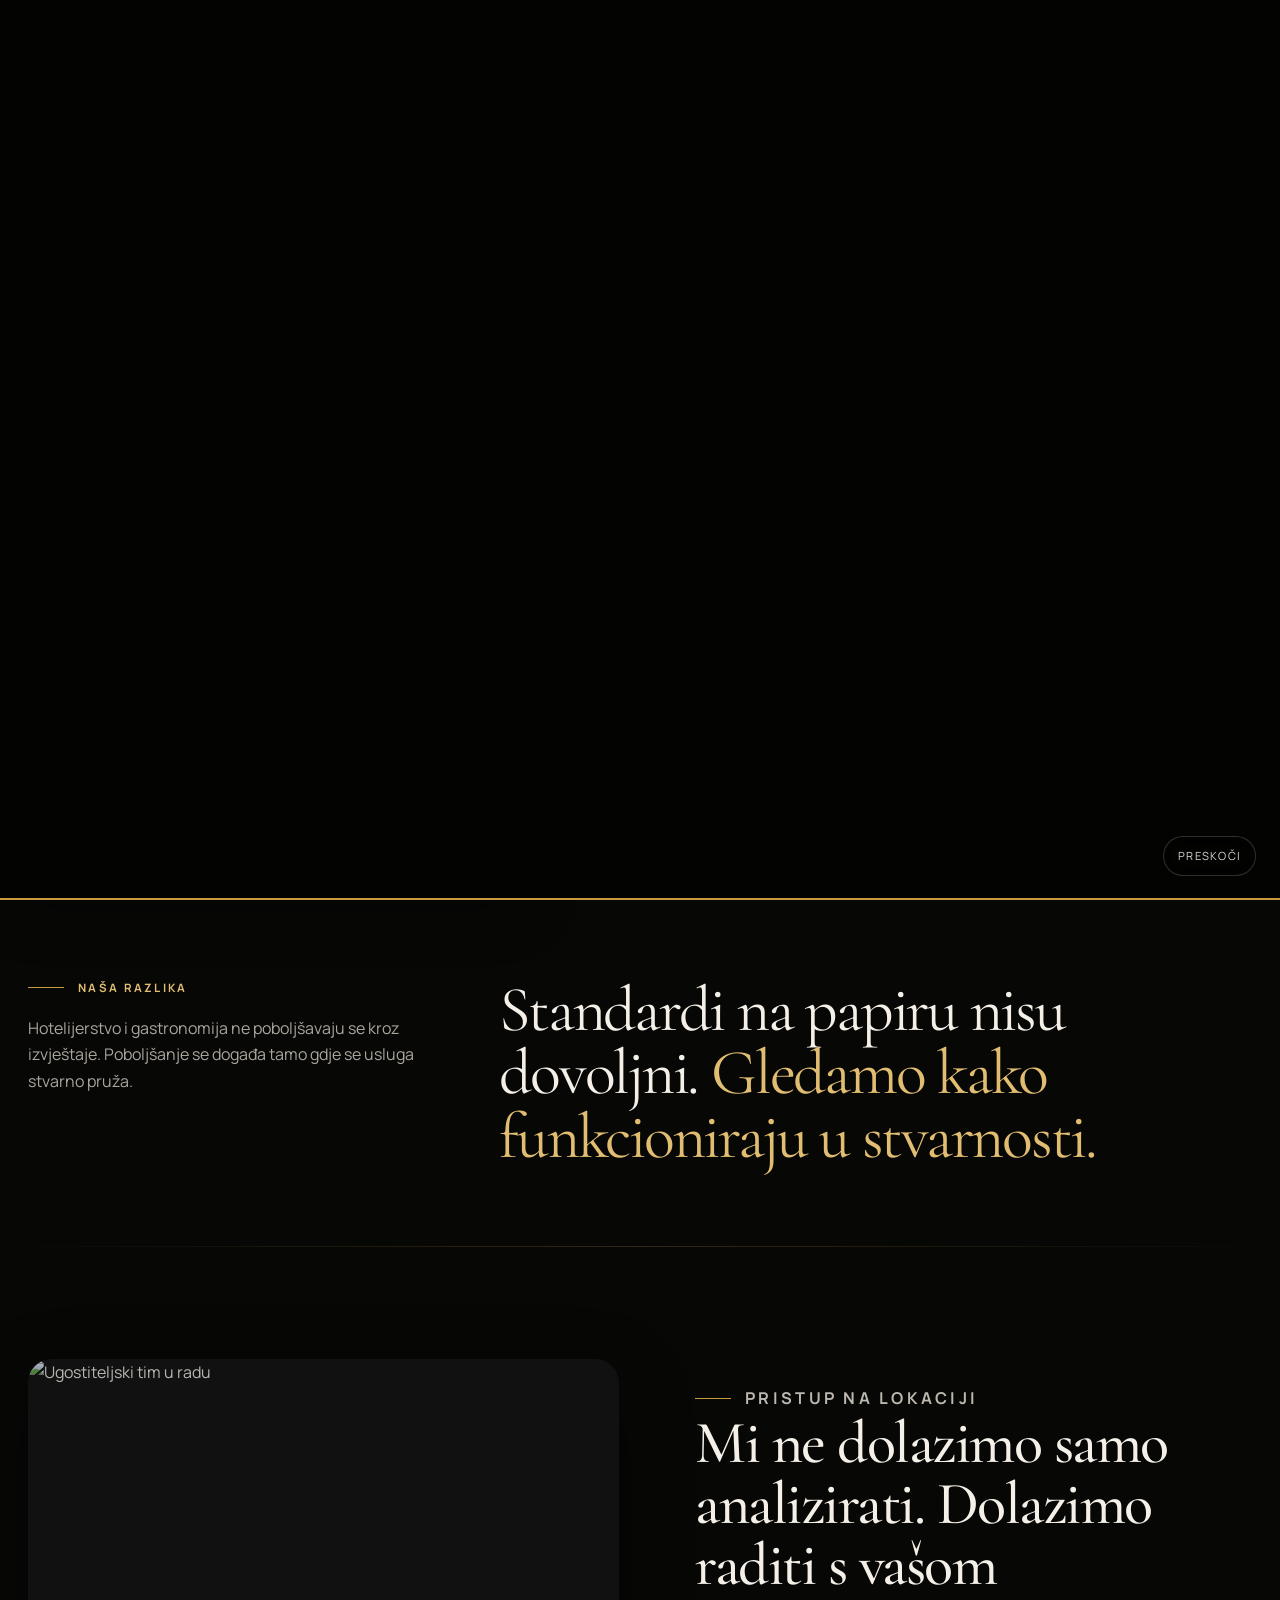
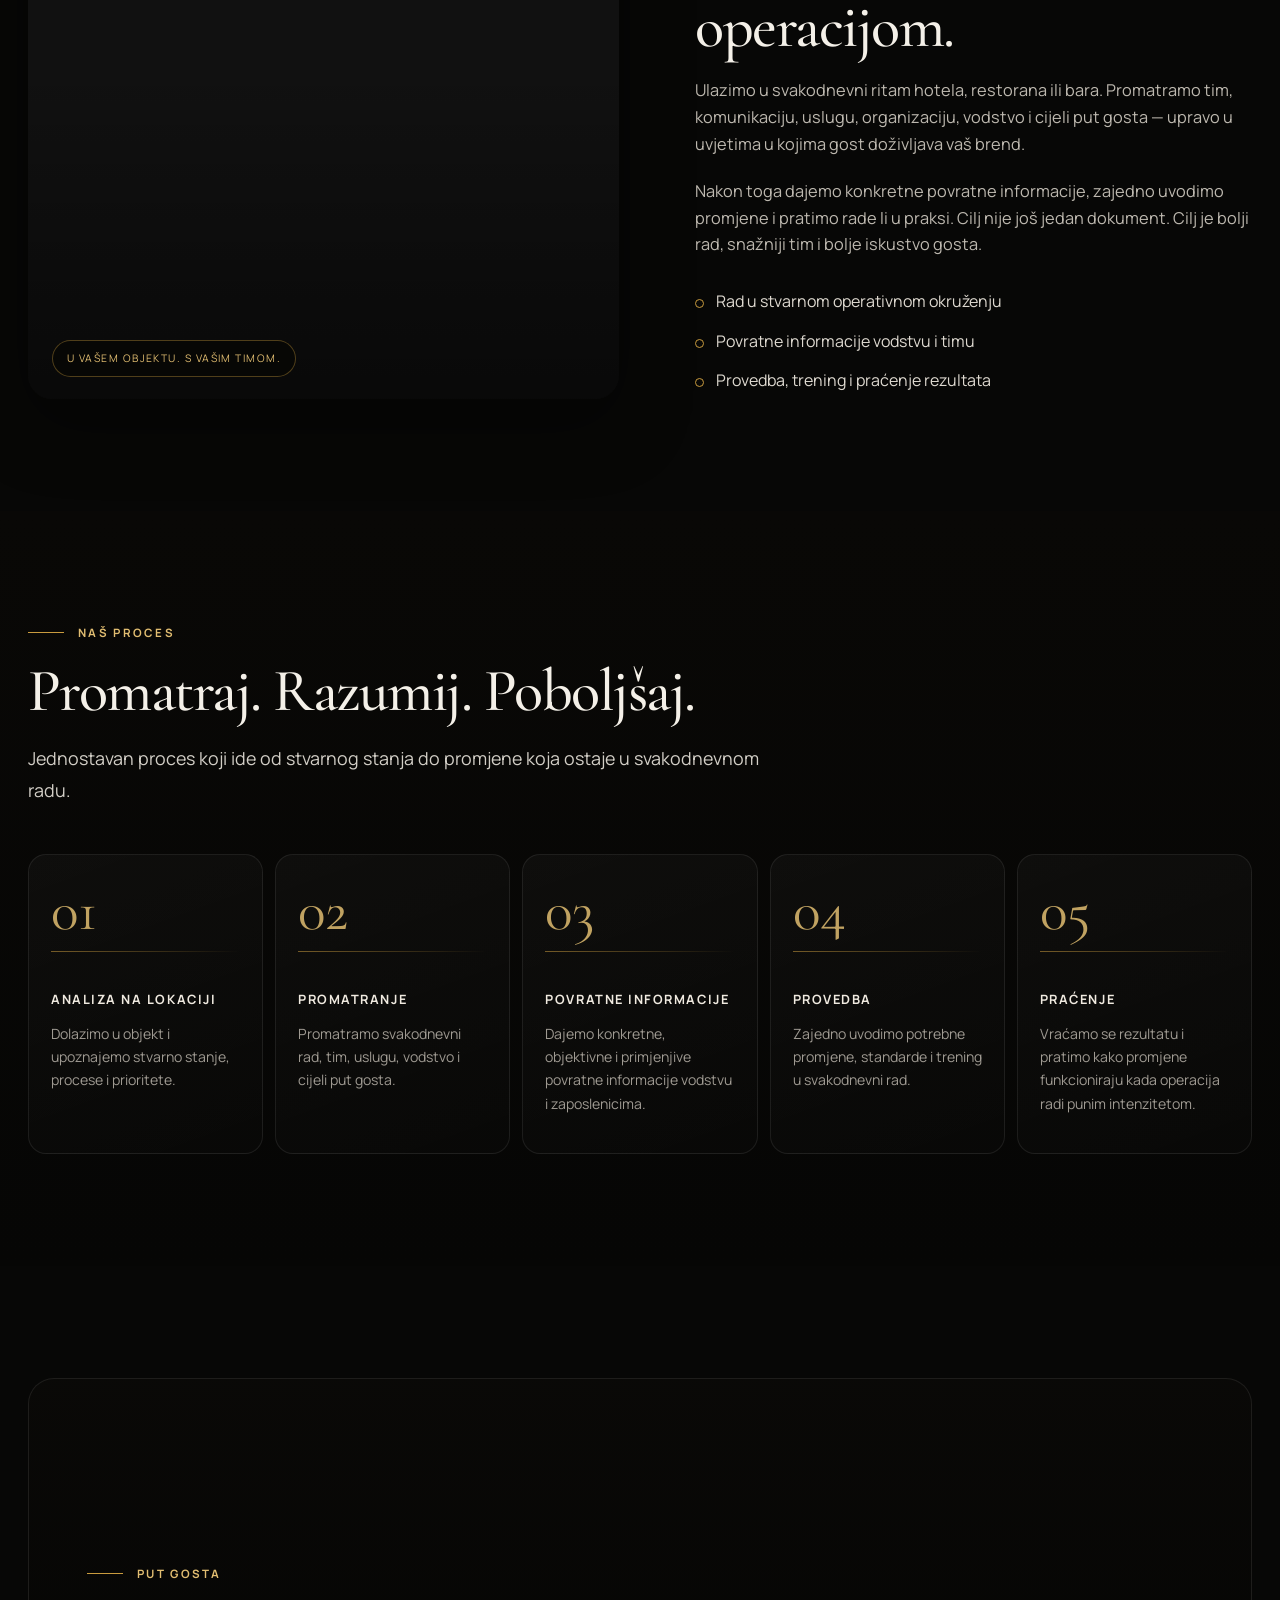
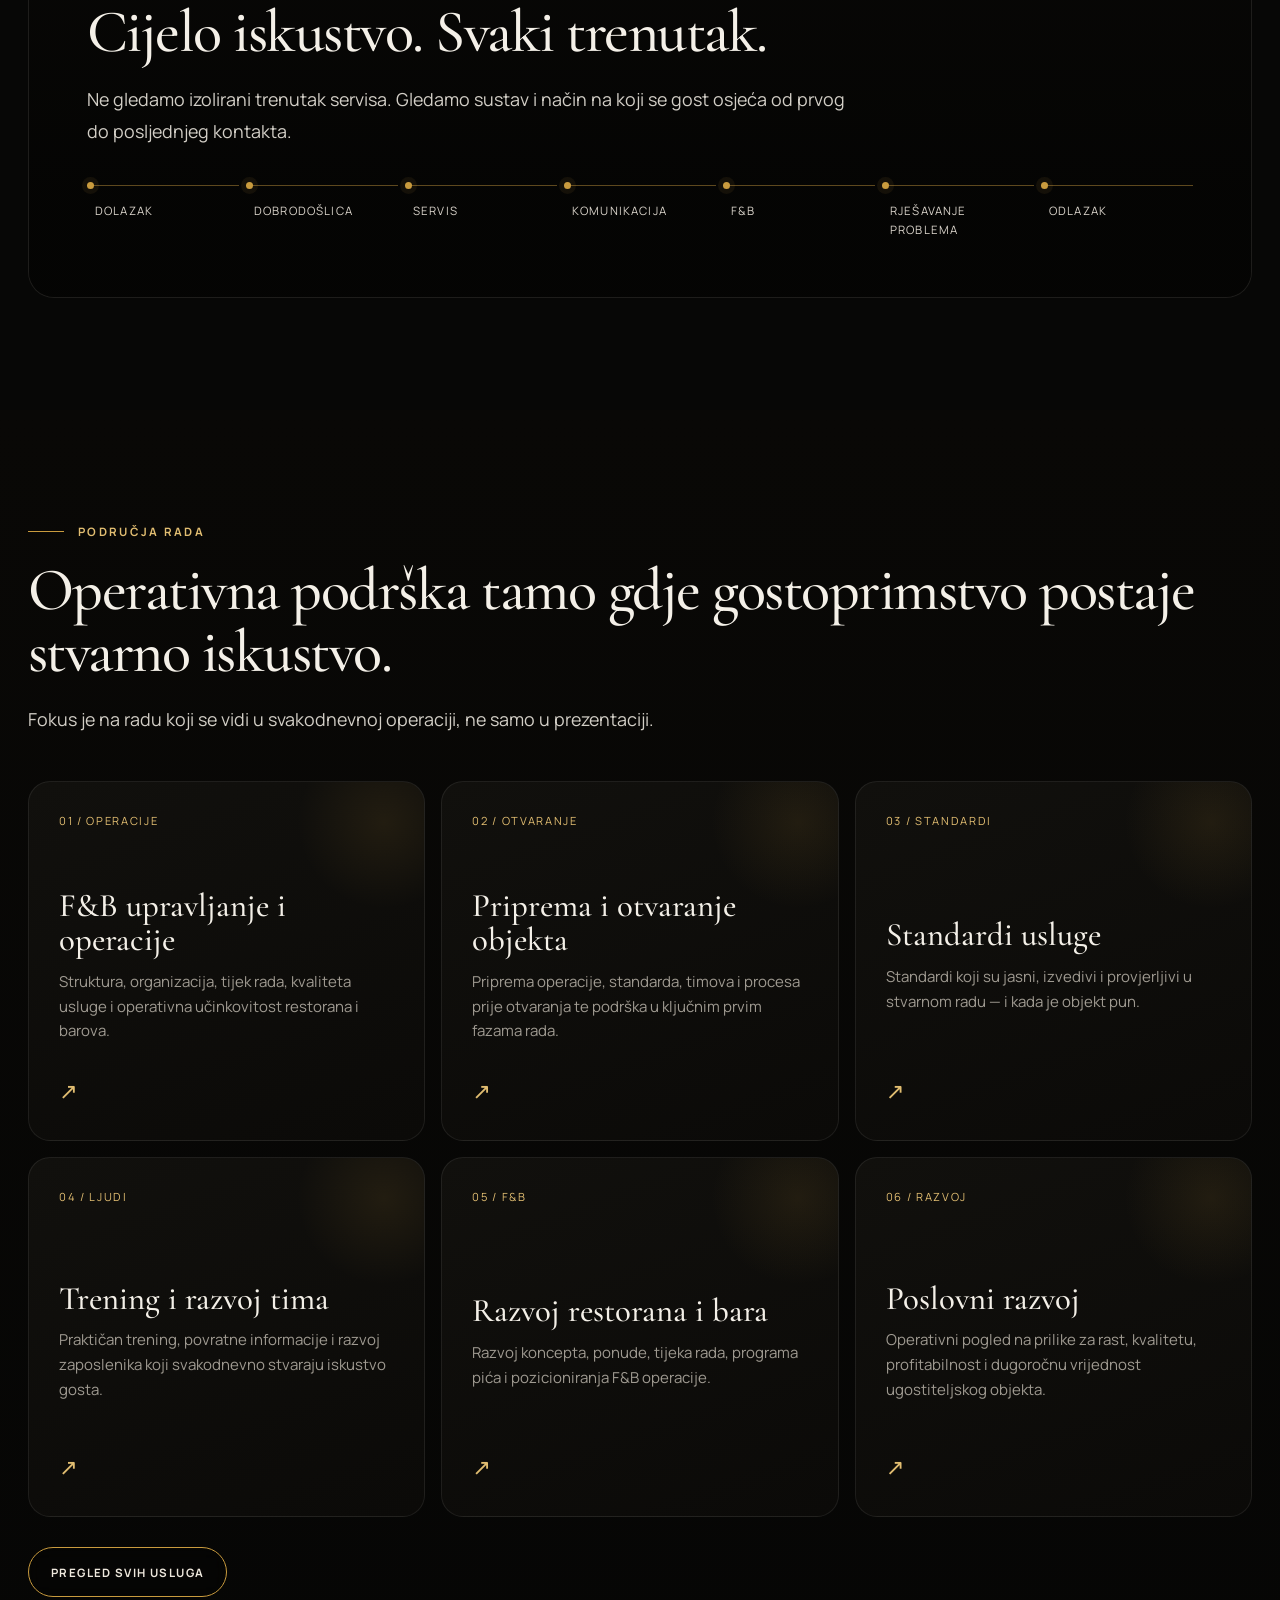
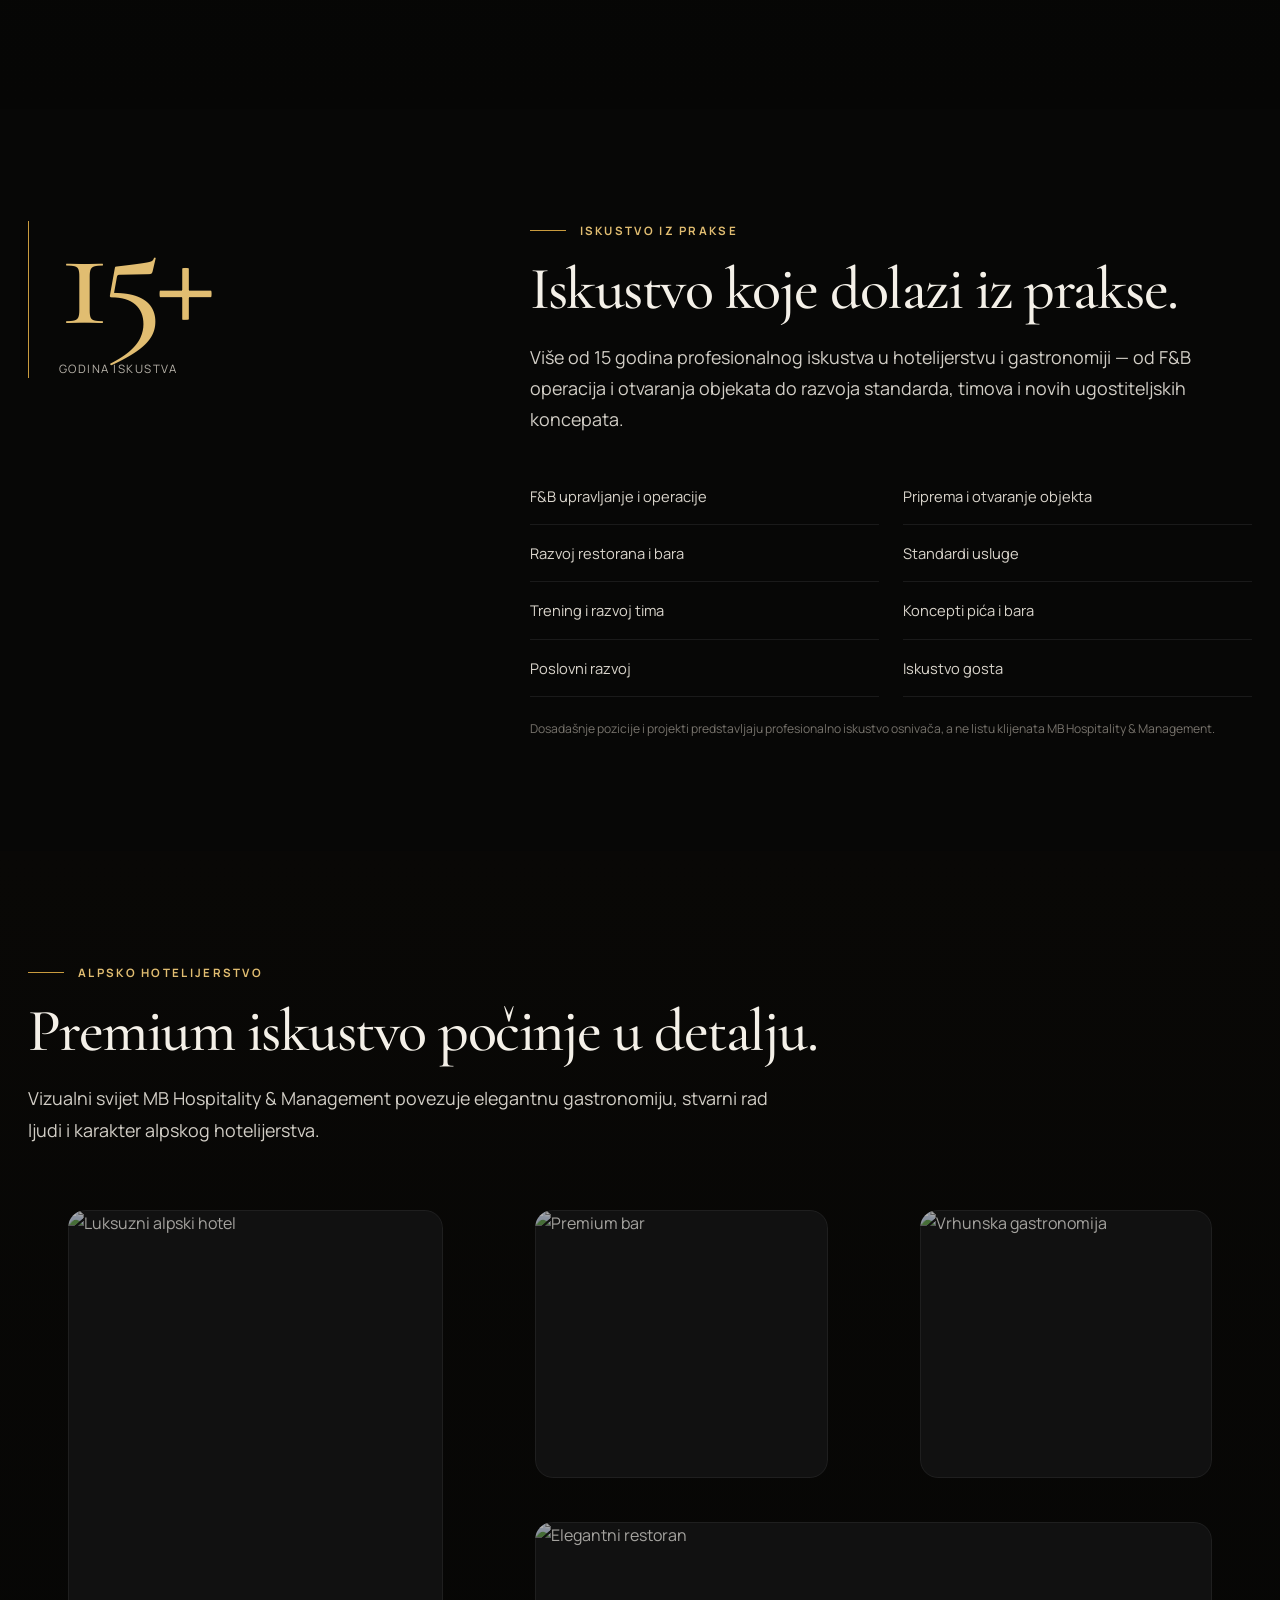
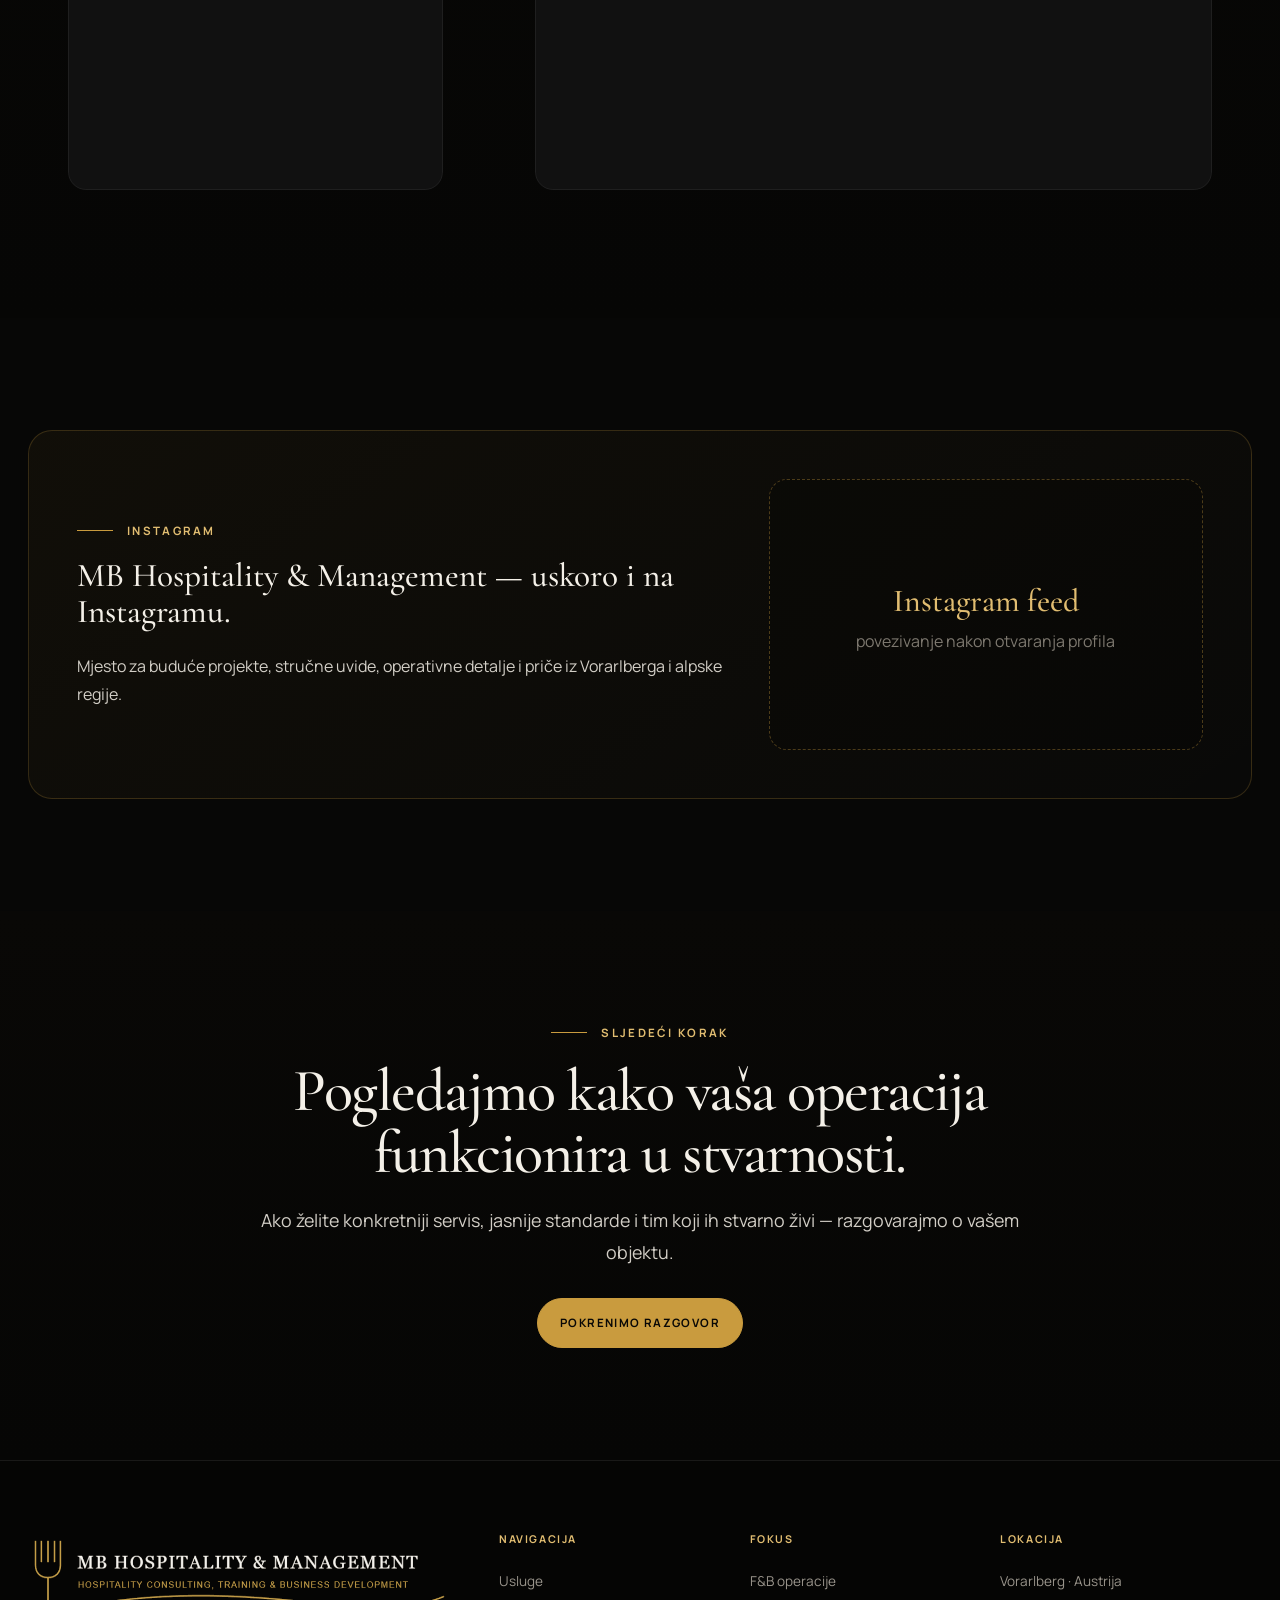
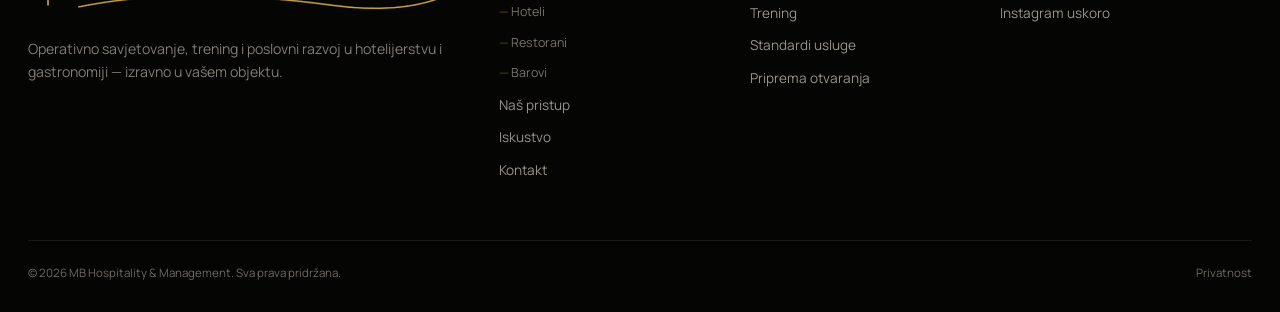
==== index.html @ f88ce950 "4" ====
<!DOCTYPE html>

<html lang="hr">
<head>
<meta charset="utf-8"/>
<meta content="width=device-width,initial-scale=1,viewport-fit=cover" name="viewport"/>
<meta content="#070706" name="theme-color"/>
<meta content="Premium on-site hospitality consulting, management, training i business development za hotele, restorane i barove u Vorarlbergu i alpskoj regiji." name="description"/>
<title>MB Hospitality &amp; Management | Vorarlberg</title>
<link href="assets/img/mark.png" rel="icon" type="image/png"/>
<link href="https://fonts.googleapis.com" rel="preconnect"/>
<link crossorigin="" href="https://fonts.gstatic.com" rel="preconnect"/>
<link href="https://fonts.googleapis.com/css2?family=Cormorant+Garamond:wght@400;500;600&amp;family=Manrope:wght@400;500;600;700&amp;display=swap" rel="stylesheet"/>
<link href="assets/css/styles.css?v=20260818-premium-polish4" rel="stylesheet"/>
<script defer="" src="assets/js/config.js"></script>
<script defer="" src="assets/js/app.js?v=20260818-premium-polish4"></script>
</head>
<body data-meta-key="home.meta" data-title-key="home.title">
<div aria-hidden="true" class="cinematic-intro">
<div class="intro-frame" style="background-image:url('https://images.unsplash.com/photo-1759038086397-2b7b1535da04?fit=crop&amp;fm=webp&amp;q=78&amp;w=2200')"></div>
<div class="intro-frame" style="background-image:url('https://images.unsplash.com/photo-1781456651358-9b627372d6cf?fit=crop&amp;fm=webp&amp;q=78&amp;w=2200')"></div>
<div class="intro-frame" style="background-image:url('https://images.unsplash.com/photo-1766832255363-c9f060ade8b0?fit=crop&amp;fm=webp&amp;q=78&amp;w=2200')"></div>
<div class="intro-frame" style="background-image:url('https://images.unsplash.com/photo-1783496116776-2f286d05e7f2?fit=crop&amp;fm=webp&amp;q=78&amp;w=2200')"></div>
<div class="intro-logo"><img alt="MB Hospitality &amp; Management" src="assets/img/logo.png"/></div>
<button class="intro-skip" data-i18n="common.skip" type="button">Preskoči</button>
<div class="intro-progress"></div>
</div>
<header class="site-header">
<div class="nav-shell">
<a aria-label="MB Hospitality &amp; Management" class="brand" href="index.html"><img alt="MB Hospitality &amp; Management" src="assets/img/logo.png"/></a>
<nav aria-label="Glavna navigacija" class="desktop-nav" data-i18n-aria="aria.nav">
<a data-i18n="nav.home" data-nav-page="index" href="index.html">Početna</a>
<div class="nav-item nav-item--dropdown">
<a class="nav-parent" data-nav-page="usluge" href="usluge.html"><span data-i18n="nav.services">Usluge</span><span aria-hidden="true" class="nav-caret">⌄</span></a>
<div aria-label="Podstranice usluga" class="nav-dropdown" data-i18n-aria="aria.serviceSubnav">
<a data-nav-page="hoteli" href="hoteli.html"><span class="nav-dropdown__num">01</span><span data-i18n="nav.hotels">Hoteli</span></a>
<a data-nav-page="restorani" href="restorani.html"><span class="nav-dropdown__num">02</span><span data-i18n="nav.restaurants">Restorani</span></a>
<a data-nav-page="barovi" href="barovi.html"><span class="nav-dropdown__num">03</span><span data-i18n="nav.bars">Barovi</span></a>
</div>
</div>
<a data-i18n="nav.approach" data-nav-page="pristup" href="pristup.html">Naš pristup</a>
<a data-i18n="nav.experience" data-nav-page="iskustvo" href="iskustvo.html">Iskustvo</a>
<a data-i18n="nav.contact" data-nav-page="kontakt" href="kontakt.html">Kontakt</a>
</nav>
<div class="nav-actions">
<div aria-label="Jezik" class="lang-switch" data-i18n-aria="aria.language">
<button data-lang="hr" type="button">HR</button><button data-lang="de" type="button">DE</button><button data-lang="en" type="button">EN</button>
</div>
<a class="nav-cta" data-i18n="nav.cta" href="kontakt.html">Kontaktirajte nas</a>
<button aria-expanded="false" aria-label="Izbornik" class="menu-btn" data-i18n-aria="aria.menu" type="button"><span></span></button>
</div>
</div>
</header>
<div class="mobile-menu">
<a data-i18n="nav.home" data-nav-page="index" href="index.html">Početna</a>
<div class="mobile-subnav"><div class="mobile-subnav__head"><a class="mobile-subnav__parent" data-i18n="nav.services" data-nav-page="usluge" href="usluge.html">Usluge</a><button aria-controls="mobile-services-subnav" aria-expanded="false" class="mobile-subnav__toggle" data-i18n-aria="aria.serviceSubnav" type="button"><span aria-hidden="true"></span></button></div><div aria-hidden="true" class="mobile-subnav__links" id="mobile-services-subnav"><a data-nav-page="hoteli" href="hoteli.html"><span class="mobile-subnav__num">01</span><span data-i18n="nav.hotels">Hoteli</span></a><a data-nav-page="restorani" href="restorani.html"><span class="mobile-subnav__num">02</span><span data-i18n="nav.restaurants">Restorani</span></a><a data-nav-page="barovi" href="barovi.html"><span class="mobile-subnav__num">03</span><span data-i18n="nav.bars">Barovi</span></a></div></div>
<a data-i18n="nav.approach" data-nav-page="pristup" href="pristup.html">Naš pristup</a>
<a data-i18n="nav.experience" data-nav-page="iskustvo" href="iskustvo.html">Iskustvo</a>
<a data-i18n="nav.contact" data-nav-page="kontakt" href="kontakt.html">Kontakt</a>
<div aria-label="Jezik" class="lang-switch" data-i18n-aria="aria.language"><button data-lang="hr" type="button">HR</button><button data-lang="de" type="button">DE</button><button data-lang="en" type="button">EN</button></div>
<div class="mobile-menu__footer" data-i18n="common.location">Vorarlberg · Austrija</div>
</div><main>
<section class="hero">
<div class="hero__media">
<div class="hero__bg" style="background-image:url('https://images.unsplash.com/photo-1766832255363-c9f060ade8b0?fit=crop&amp;fm=webp&amp;q=82&amp;w=2400')"></div>
<div class="hero__bg" style="background-image:url('https://images.unsplash.com/photo-1783496116776-2f286d05e7f2?fit=crop&amp;fm=webp&amp;q=82&amp;w=2400')"></div>
<div class="hero__bg" style="background-image:url('https://images.unsplash.com/photo-1781456651358-9b627372d6cf?fit=crop&amp;fm=webp&amp;q=82&amp;w=2400')"></div>
</div>
<div class="container hero__content">
<p class="eyebrow" data-i18n="hero.eyebrow">Vorarlberg · Alpine Hospitality</p>
<h1 class="display"><span data-i18n="hero.line1">Ne savjetujemo iz daljine.</span> <span class="gold" data-i18n="hero.line2">Ulazimo u vašu operaciju.</span></h1>
<p class="hero__sub" data-i18n="hero.sub">On-site hospitality management, training &amp; business development za hotele, restorane i barove koji žele standarde pretvoriti u stvarno iskustvo gosta.</p>
<div class="hero__actions"><a class="btn btn--gold" data-i18n="hero.btn1" href="pristup.html">Naš pristup</a><a class="btn btn--ghost" data-i18n="hero.btn2" href="kontakt.html">Razgovarajmo</a></div>
</div>
<div class="hero__meta"><strong data-i18n="hero.meta1">15+ godina iskustva</strong><span data-i18n="hero.meta2">Hoteli · Restorani · Barovi</span></div>
<div class="scroll-cue"><span></span><small data-i18n="hero.scroll">Istražite</small></div>
</section>
<section class="section section--tight">
<div class="container statement reveal">
<div><p class="eyebrow" data-i18n="statement.eyebrow">Naša razlika</p><p class="muted" data-i18n="statement.side">Hospitality se ne popravlja iz izvještaja. Poboljšava se tamo gdje se servis stvarno događa.</p></div>
<blockquote class="statement__quote" data-i18n="statement.quote">Standards on paper are not enough. <em>Gledamo kako funkcioniraju u stvarnosti.</em></blockquote>
</div>
</section>
<hr class="rule"/>
<section class="section">
<div class="container split">
<div class="split__media reveal"><img alt="Hospitality tim u radu" data-i18n-alt="alt.team" loading="lazy" src="https://images.unsplash.com/photo-1785960862202-169ad89e3469?fit=crop&amp;fm=webp&amp;q=80&amp;w=1600"/><span class="split__tag" data-i18n="diff.tag">U vašem objektu. S vašim timom.</span></div>
<div class="split__copy reveal delay-1"><p class="eyebrow" data-i18n="diff.eyebrow">On-site pristup</p><h2 class="h2" data-i18n="diff.title">Mi ne dolazimo samo analizirati. Dolazimo raditi s vašom operacijom.</h2><p data-i18n="diff.p1">Ulazimo u svakodnevni ritam hotela, restorana ili bara. Promatramo tim, komunikaciju, servis, organizaciju, management i cijeli Guest Journey — baš u uvjetima u kojima gost doživljava vaš brand.</p><p data-i18n="diff.p2">Nakon toga dajemo konkretan feedback, zajedno uvodimo promjene i pratimo rade li u praksi. Cilj nije još jedan dokument. Cilj je bolji rad, bolji tim i bolje iskustvo gosta.</p><ul class="checklist"><li data-i18n="diff.li1">Rad u stvarnom operativnom okruženju</li><li data-i18n="diff.li2">Feedback managementu i timu</li><li data-i18n="diff.li3">Implementacija, trening i follow-up</li></ul></div>
</div>
</section>
<section class="section section--dark">
<div class="container">
<div class="reveal"><p class="eyebrow" data-i18n="process.eyebrow">Naš proces</p><h2 class="h2" data-i18n="process.title">Observe. Understand. Improve.</h2><p class="lead" data-i18n="process.lead">Jednostavan proces koji ide od stvarnog stanja do promjene koja ostaje u svakodnevnom radu.</p></div>
<div class="process-grid">
<article class="process-card reveal"><div class="process-card__num">01</div><h3 data-i18n="process.1t">On-site analiza</h3><p data-i18n="process.1p">Dolazimo u objekt i upoznajemo stvarno stanje, procese i prioritete.</p></article>
<article class="process-card reveal delay-1"><div class="process-card__num">02</div><h3 data-i18n="process.2t">Observation</h3><p data-i18n="process.2p">Promatramo svakodnevni rad, tim, servis, management i Guest Journey.</p></article>
<article class="process-card reveal delay-2"><div class="process-card__num">03</div><h3 data-i18n="process.3t">Feedback</h3><p data-i18n="process.3p">Dajemo konkretan, objektivan i upotrebljiv feedback managementu i zaposlenicima.</p></article>
<article class="process-card reveal"><div class="process-card__num">04</div><h3 data-i18n="process.4t">Implementation</h3><p data-i18n="process.4p">Zajedno uvodimo potrebne promjene, standarde i trening u svakodnevni rad.</p></article>
<article class="process-card reveal delay-1"><div class="process-card__num">05</div><h3 data-i18n="process.5t">Follow-up</h3><p data-i18n="process.5p">Vraćamo se rezultatu i pratimo kako promjene funkcioniraju kada operacija radi punim intenzitetom.</p></article>
</div>
</div>
</section>
<section class="section">
<div class="container journey-wrap reveal">
<div class="journey-wrap__bg" style="background-image:url('https://images.unsplash.com/photo-1758972575346-fea640f6c8fc?fit=crop&amp;fm=webp&amp;q=80&amp;w=2000')"></div>
<div class="journey-content"><p class="eyebrow" data-i18n="journey.eyebrow">Guest Journey</p><h2 class="h2" data-i18n="journey.title">Cijelo iskustvo. Svaki trenutak.</h2><p class="lead" data-i18n="journey.lead">Ne gledamo izolirani trenutak servisa. Gledamo sustav i način na koji se gost osjeća od prvog do posljednjeg kontakta.</p><div class="journey-steps"><div class="journey-step" data-i18n="journey.1">Dolazak</div><div class="journey-step" data-i18n="journey.2">Dobrodošlica</div><div class="journey-step" data-i18n="journey.3">Servis</div><div class="journey-step" data-i18n="journey.4">Komunikacija</div><div class="journey-step" data-i18n="journey.5">F&amp;B</div><div class="journey-step" data-i18n="journey.6">Rješavanje problema</div><div class="journey-step" data-i18n="journey.7">Odlazak</div></div></div>
</div>
</section>
<section class="section section--dark">
<div class="container">
<div class="reveal"><p class="eyebrow" data-i18n="services.eyebrow">Područja rada</p><h2 class="h2" data-i18n="services.title">Operativna podrška tamo gdje hospitality postaje stvaran.</h2><p class="lead" data-i18n="services.lead">Fokus je na radu koji se vidi u svakodnevnoj operaciji, ne samo u prezentaciji.</p></div>
<div class="grid-3">
<article class="service-card reveal"><span class="service-card__num" data-i18n="serviceCat.1">01 / Operacije</span><div><h3 data-i18n="service.1t">F&amp;B Management &amp; Operations</h3><p data-i18n="service.1p">Struktura, organizacija, workflow, kvaliteta servisa i operativna učinkovitost restorana i barova.</p></div><span class="service-card__arrow">↗</span></article>
<article class="service-card reveal delay-1"><span class="service-card__num" data-i18n="serviceCat.2">02 / Otvaranje</span><div><h3 data-i18n="service.2t">Pre-Opening &amp; Opening</h3><p data-i18n="service.2p">Priprema operacije, standarda, timova i procesa prije otvaranja te podrška u ključnim prvim fazama rada.</p></div><span class="service-card__arrow">↗</span></article>
<article class="service-card reveal delay-2"><span class="service-card__num" data-i18n="serviceCat.3">03 / Standardi</span><div><h3 data-i18n="service.3t">Service Standards</h3><p data-i18n="service.3p">Standardi koji su jasni, izvedivi i provjerljivi u stvarnom radu — i kada je objekt pun.</p></div><span class="service-card__arrow">↗</span></article>
<article class="service-card reveal"><span class="service-card__num" data-i18n="serviceCat.4">04 / Ljudi</span><div><h3 data-i18n="service.4t">Training &amp; Team Development</h3><p data-i18n="service.4p">Praktičan trening, feedback i razvoj zaposlenika koji svaki dan stvaraju iskustvo gosta.</p></div><span class="service-card__arrow">↗</span></article>
<article class="service-card reveal delay-1"><span class="service-card__num" data-i18n="serviceCat.5">05 / F&amp;B</span><div><h3 data-i18n="service.5t">Restaurant &amp; Bar Development</h3><p data-i18n="service.5p">Razvoj koncepta, ponude, workflowa, beverage programa i pozicioniranja F&amp;B operacije.</p></div><span class="service-card__arrow">↗</span></article>
<article class="service-card reveal delay-2"><span class="service-card__num" data-i18n="serviceCat.6">06 / Razvoj</span><div><h3 data-i18n="service.6t">Business Development</h3><p data-i18n="service.6p">Operativni pogled na prilike za rast, kvalitetu, profitabilnost i dugoročnu vrijednost hospitality objekta.</p></div><span class="service-card__arrow">↗</span></article>
</div>
<div style="margin-top:30px"><a class="btn btn--ghost" data-i18n="services.more" href="usluge.html">Pregled svih usluga</a></div>
</div>
</section>
<section class="section">
<div class="container experience-band">
<div class="big-stat reveal"><strong>15+</strong><span data-i18n="exp.stat">godina iskustva</span></div>
<div class="reveal delay-1"><p class="eyebrow" data-i18n="exp.eyebrow">Iskustvo iz prakse</p><h2 class="h2" data-i18n="exp.title">Erfahrung, die aus der Praxis kommt.</h2><p class="lead" data-i18n="exp.lead">Više od 15 godina profesionalnog iskustva u hotelijerstvu i gastronomiji — od F&amp;B operacija i otvaranja objekata do razvoja standarda, timova i novih hospitality koncepata.</p><div class="focus-list"><div data-i18n="exp.f1">F&amp;B Management &amp; Operations</div><div data-i18n="exp.f2">Pre-Opening &amp; Opening</div><div data-i18n="exp.f3">Restaurant &amp; Bar Development</div><div data-i18n="exp.f4">Service Standards</div><div data-i18n="exp.f5">Training &amp; Team Development</div><div data-i18n="exp.f6">Beverage &amp; Bar Concepts</div><div data-i18n="exp.f7">Business Development</div><div data-i18n="exp.f8">Guest Experience</div></div><p class="form-note" data-i18n="exp.note" style="margin-top:22px">Dosadašnje pozicije i projekti predstavljaju profesionalno iskustvo osnivača, a ne listu klijenata MB Hospitality &amp; Management.</p></div>
</div>
</section>
<section class="section section--dark">
<div class="container">
<div class="reveal"><p class="eyebrow" data-i18n="gallery.eyebrow">Alpine Hospitality</p><h2 class="h2" data-i18n="gallery.title">Premium iskustvo počinje u detalju.</h2><p class="lead" data-i18n="gallery.lead">Vizualni svijet MB Hospitality &amp; Management povezuje elegantnu gastronomiju, stvarni rad ljudi i karakter alpskog hotelijerstva.</p></div>
<div class="gallery-grid">
<figure class="gallery-item reveal"><img alt="Alpski hotel" data-i18n-alt="alt.alpineHotel" loading="lazy" src="https://images.unsplash.com/photo-1781456651358-9b627372d6cf?fit=crop&amp;fm=webp&amp;q=78&amp;w=1400"/></figure>
<figure class="gallery-item reveal delay-1"><img alt="Premium bar" data-i18n-alt="alt.premiumBar" loading="lazy" src="https://images.unsplash.com/photo-1783496116776-2f286d05e7f2?fit=crop&amp;fm=webp&amp;q=78&amp;w=1200"/></figure>
<figure class="gallery-item reveal delay-2"><img alt="Fine dining" data-i18n-alt="alt.fineDining" loading="lazy" src="https://images.unsplash.com/photo-1758972575346-fea640f6c8fc?fit=crop&amp;fm=webp&amp;q=78&amp;w=1200"/></figure>
<figure class="gallery-item reveal"><img alt="Elegantni restoran" data-i18n-alt="alt.restaurant" loading="lazy" src="https://images.unsplash.com/photo-1766832255363-c9f060ade8b0?fit=crop&amp;fm=webp&amp;q=78&amp;w=1700"/></figure>
</div>
</div>
</section>
<section class="section">
<div class="container instagram-box reveal">
<div><p class="eyebrow" data-i18n="ig.eyebrow">Instagram</p><h2 class="h3" data-i18n="ig.title">MB Hospitality &amp; Management — uskoro i na Instagramu.</h2><p class="lead" data-i18n="ig.text" style="font-size:1rem">Mjesto za buduće projekte, hospitality insight, operativne detalje i priče iz Vorarlberga i alpske regije.</p></div>
<a class="ig-placeholder" data-instagram-link="" href="#"><div><strong data-i18n="ig.placeholder">Instagram feed</strong><span data-i18n="ig.soon">povezivanje nakon otvaranja profila</span></div></a>
</div>
</section>
<section class="section section--dark">
<div class="container reveal" style="max-width:960px;text-align:center"><p class="eyebrow" data-i18n="cta.eyebrow" style="justify-content:center">Sljedeći korak</p><h2 class="h2" data-i18n="cta.title">Pogledajmo kako vaša operacija funkcionira u stvarnosti.</h2><p class="lead" data-i18n="cta.text" style="margin-inline:auto">Ako želite konkretniji servis, jasnije standarde i tim koji ih stvarno živi — razgovarajmo o vašem objektu.</p><a class="btn btn--gold" data-i18n="cta.button" href="kontakt.html" style="margin-top:30px">Pokrenimo razgovor</a></div>
</section>
</main>
<footer class="site-footer"><div class="container"><div class="footer-grid"><div class="footer-brand"><img alt="MB Hospitality &amp; Management" src="assets/img/logo.png"/><p data-i18n="footer.copy">Operativni hospitality consulting, trening i business development izravno u vašem objektu.</p></div><div class="footer-col"><h4 data-i18n="footer.nav">Navigacija</h4><a data-i18n="nav.services" href="usluge.html">Usluge</a><a class="footer-sub" data-i18n="nav.hotels" href="hoteli.html">Hoteli</a><a class="footer-sub" data-i18n="nav.restaurants" href="restorani.html">Restorani</a><a class="footer-sub" data-i18n="nav.bars" href="barovi.html">Barovi</a><a data-i18n="nav.approach" href="pristup.html">Naš pristup</a><a data-i18n="nav.experience" href="iskustvo.html">Iskustvo</a><a data-i18n="nav.contact" href="kontakt.html">Kontakt</a></div><div class="footer-col"><h4 data-i18n="footer.focus">Fokus</h4><span data-i18n="footer.f1">F&amp;B operacije</span><span data-i18n="footer.f2">Trening</span><span data-i18n="footer.f3">Standardi usluge</span><span data-i18n="footer.f4">Priprema otvaranja</span></div><div class="footer-col"><h4 data-i18n="footer.location">Lokacija</h4><span data-i18n="common.location">Vorarlberg · Austrija</span><a data-i18n="footer.instagram" data-instagram-link="" href="#">Instagram uskoro</a></div></div><div class="footer-bottom"><span>© 2026 MB Hospitality &amp; Management. <span data-i18n="footer.rights">Sva prava pridržana.</span></span><a data-i18n="footer.privacy" href="privatnost.html">Privatnost</a></div></div></footer>
<div class="cookie-bar"><p data-i18n="cookie.text">Koristimo samo osnovne lokalne postavke potrebne za jezik i iskustvo stranice. Nema marketinških kolačića u ovoj verziji.</p><div class="cookie-actions"><button data-cookie-ok="" data-i18n="cookie.ok" type="button">U redu</button><a class="btn btn--ghost" data-i18n="cookie.more" href="privatnost.html">Privatnost</a></div></div>
</body>
</html>
---- assets/css/styles.css ----
:root{
  --bg:#070706;
  --bg-soft:#0c0b09;
  --panel:#11100d;
  --panel-2:#15130f;
  --gold:#c99b3e;
  --gold-2:#e1bd71;
  --gold-soft:rgba(201,155,62,.16);
  --text:#f4f0e8;
  --muted:#aaa69e;
  --muted-2:#77736c;
  --line:rgba(201,155,62,.22);
  --line-soft:rgba(255,255,255,.08);
  --serif:"Cormorant Garamond", Georgia, serif;
  --sans:"Manrope", Inter, ui-sans-serif, system-ui, -apple-system, BlinkMacSystemFont, "Segoe UI", sans-serif;
  --container:min(1240px, calc(100vw - 56px));
  --radius:24px;
  --shadow:0 24px 70px rgba(0,0,0,.38);
}
*{box-sizing:border-box}
html{scroll-behavior:smooth;background:var(--bg);color-scheme:dark}
body{margin:0;background:var(--bg);color:var(--text);font-family:var(--sans);font-size:16px;line-height:1.65;overflow-x:hidden;-webkit-font-smoothing:antialiased}
body.menu-open{overflow:hidden}
a{color:inherit;text-decoration:none}
button,input,textarea,select{font:inherit}
img{display:block;max-width:100%}
::selection{background:var(--gold);color:#080706}
.container{width:var(--container);margin-inline:auto}
.section{padding:112px 0;position:relative}
.section--tight{padding:78px 0}
.section--dark{background:linear-gradient(180deg,#090806,#060605)}
.eyebrow{display:flex;align-items:center;gap:14px;color:var(--gold-2);font-size:.72rem;letter-spacing:.2em;text-transform:uppercase;font-weight:700;margin:0 0 18px}
.eyebrow::before{content:"";width:36px;height:1px;background:var(--gold)}
.display{font-family:var(--serif);font-weight:500;letter-spacing:-.035em;line-height:.94;margin:0;font-size:clamp(3.2rem,7vw,7.5rem)}
.h2{font-family:var(--serif);font-weight:500;letter-spacing:-.025em;line-height:1.02;margin:0;font-size:clamp(2.55rem,4.7vw,5.2rem)}
.h3{font-family:var(--serif);font-weight:500;line-height:1.08;margin:0;font-size:clamp(1.8rem,2.6vw,3rem)}
.lead{font-size:clamp(1.02rem,1.4vw,1.24rem);color:#d2cec6;max-width:760px;margin:22px 0 0;line-height:1.75}
.muted{color:var(--muted)}
.gold{color:var(--gold-2)}
.rule{height:1px;background:linear-gradient(90deg,transparent,var(--line),transparent);border:0;margin:0}

/* header */
.site-header{position:fixed;inset:18px 0 auto;z-index:80;pointer-events:none}
.nav-shell{width:min(1380px,calc(100vw - 34px));margin:auto;height:76px;border:1px solid rgba(201,155,62,.2);border-radius:18px;background:rgba(7,7,6,.72);backdrop-filter:blur(18px) saturate(1.2);display:grid;grid-template-columns:minmax(250px,1.25fr) auto minmax(250px,1fr);align-items:center;padding:0 16px 0 18px;box-shadow:0 16px 50px rgba(0,0,0,.2);pointer-events:auto;transition:.3s ease}
.site-header.scrolled .nav-shell{height:68px;background:rgba(7,7,6,.9);border-color:rgba(201,155,62,.28)}
.brand{display:flex;align-items:center;min-width:0}
.brand img{width:min(100%,340px);height:auto;object-fit:contain}
.desktop-nav{display:flex;align-items:center;gap:28px;justify-content:center}
.desktop-nav a{font-size:.76rem;letter-spacing:.1em;text-transform:uppercase;color:#d8d4cc;position:relative;padding:9px 0;white-space:nowrap}
.desktop-nav a::after{content:"";position:absolute;left:50%;right:50%;bottom:3px;height:1px;background:var(--gold);transition:.25s ease}
.desktop-nav a:hover,.desktop-nav a.active{color:#fff}
.desktop-nav a:hover::after,.desktop-nav a.active::after{left:0;right:0}
.nav-actions{display:flex;align-items:center;justify-content:flex-end;gap:14px}
.lang-switch{display:flex;align-items:center;border:1px solid var(--line-soft);border-radius:999px;padding:4px;background:rgba(255,255,255,.025)}
.lang-switch button{appearance:none;border:0;background:transparent;color:#8f8a82;border-radius:999px;font-size:.68rem;letter-spacing:.11em;padding:8px 9px;cursor:pointer;transition:.2s ease}
.lang-switch button.active{color:#080706;background:var(--gold-2)}
.nav-cta{display:inline-flex;align-items:center;justify-content:center;height:42px;padding:0 18px;border:1px solid var(--gold);color:var(--gold-2);font-size:.7rem;letter-spacing:.13em;text-transform:uppercase;border-radius:999px;transition:.25s ease}
.nav-cta:hover{background:var(--gold);color:#090806}
.menu-btn{display:none;width:44px;height:44px;border:1px solid var(--line);border-radius:50%;background:transparent;align-items:center;justify-content:center;cursor:pointer}
.menu-btn span,.menu-btn span::before,.menu-btn span::after{display:block;width:17px;height:1px;background:var(--gold-2);position:relative;content:""}
.menu-btn span::before{position:absolute;top:-5px}.menu-btn span::after{position:absolute;top:5px}
.mobile-menu{position:fixed;inset:0;background:rgba(4,4,3,.98);z-index:70;display:grid;align-content:center;justify-items:center;gap:16px;opacity:0;visibility:hidden;transition:.3s ease}
.mobile-menu.open{opacity:1;visibility:visible}
.mobile-menu a{font-family:var(--serif);font-size:clamp(2rem,9vw,3.5rem);line-height:1.05;color:#eae4da}
.mobile-menu .lang-switch{margin-top:20px}
.mobile-menu__footer{position:absolute;bottom:30px;color:var(--muted-2);font-size:.74rem;letter-spacing:.12em;text-transform:uppercase}

/* intro */
.cinematic-intro{position:fixed;inset:0;z-index:120;background:#030302;overflow:hidden;transition:opacity .7s ease,visibility .7s ease}
.cinematic-intro.hidden{opacity:0;visibility:hidden;pointer-events:none}
.intro-frame{position:absolute;inset:0;background-size:cover;background-position:center;opacity:0;transform:scale(1.05);filter:saturate(.72) brightness(.62) contrast(1.08);animation:introFrame 10s linear forwards}
.intro-frame::after{content:"";position:absolute;inset:0;background:linear-gradient(180deg,rgba(0,0,0,.15),rgba(0,0,0,.5))}
.intro-frame:nth-child(1){animation-delay:0s}
.intro-frame:nth-child(2){animation-delay:2s}
.intro-frame:nth-child(3){animation-delay:4s}
.intro-frame:nth-child(4){animation-delay:6s}
@keyframes introFrame{0%{opacity:0;transform:scale(1.06)}5%{opacity:1}18%{opacity:1}24%{opacity:0;transform:scale(1)}100%{opacity:0}}
.intro-logo{position:absolute;inset:0;display:grid;place-items:center;background:#050504;opacity:0;animation:introLogo 10s linear forwards;animation-delay:0s}
.intro-logo img{width:min(780px,82vw);filter:drop-shadow(0 10px 30px rgba(0,0,0,.4))}
@keyframes introLogo{0%,78%{opacity:0}82%,97%{opacity:1}100%{opacity:0}}
.intro-skip{position:absolute;right:24px;bottom:24px;z-index:3;border:1px solid rgba(255,255,255,.18);background:rgba(0,0,0,.3);color:#ddd8cf;border-radius:999px;padding:10px 14px;font-size:.7rem;letter-spacing:.11em;text-transform:uppercase;cursor:pointer;backdrop-filter:blur(10px)}
.intro-progress{position:absolute;left:0;bottom:0;height:2px;background:var(--gold);animation:introProgress 10s linear forwards;z-index:3}
@keyframes introProgress{from{width:0}to{width:100%}}

/* hero */
.hero{min-height:100dvh;position:relative;display:grid;align-items:end;overflow:hidden;padding:150px 0 82px;background:#050504}
.hero__media{position:absolute;inset:0;overflow:hidden}
.hero__bg{position:absolute;inset:-3%;background-size:cover;background-position:center;opacity:0;filter:saturate(.72) brightness(.55) contrast(1.08);animation:heroCrossfade 24s infinite;transform:scale(1.04)}
.hero__bg:nth-child(1){animation-delay:0s}.hero__bg:nth-child(2){animation-delay:8s}.hero__bg:nth-child(3){animation-delay:16s}
@keyframes heroCrossfade{0%{opacity:0;transform:scale(1.06)}8%{opacity:1}31%{opacity:1}41%{opacity:0;transform:scale(1.01)}100%{opacity:0}}
.hero__media::before{content:"";position:absolute;inset:0;z-index:2;background:radial-gradient(circle at 52% 40%,rgba(0,0,0,.05),rgba(0,0,0,.36) 48%,rgba(0,0,0,.78) 100%),linear-gradient(180deg,rgba(3,3,2,.28),rgba(3,3,2,.12) 35%,rgba(3,3,2,.88) 92%)}
.hero__media::after{content:"";position:absolute;inset:0;z-index:3;background:linear-gradient(90deg,rgba(6,5,4,.76),transparent 44%,rgba(6,5,4,.17));mix-blend-mode:multiply}
.hero__content{position:relative;z-index:5;width:min(1080px,100%);padding-bottom:12px}
.hero .display{max-width:1020px;text-wrap:balance}
.hero .display .gold{display:block}
.hero__sub{max-width:720px;color:#d8d2c8;font-size:clamp(1rem,1.5vw,1.2rem);margin:24px 0 0}
.hero__actions{display:flex;gap:12px;flex-wrap:wrap;margin-top:34px}
.btn{display:inline-flex;align-items:center;justify-content:center;gap:10px;min-height:50px;padding:0 22px;border-radius:999px;text-transform:uppercase;letter-spacing:.12em;font-size:.72rem;font-weight:700;border:1px solid var(--gold);transition:.25s ease;cursor:pointer}
.btn--gold{background:var(--gold);color:#090806}.btn--gold:hover{background:var(--gold-2);transform:translateY(-2px)}
.btn--ghost{color:#eee8dd;background:rgba(0,0,0,.12);backdrop-filter:blur(8px)}.btn--ghost:hover{background:rgba(201,155,62,.09);color:var(--gold-2)}
.hero__meta{position:absolute;z-index:5;right:max(28px,calc((100vw - 1240px)/2));bottom:92px;display:grid;gap:7px;text-align:right;color:#a8a39b;font-size:.72rem;letter-spacing:.12em;text-transform:uppercase}
.hero__meta strong{color:var(--gold-2);font-weight:600}
.scroll-cue{position:absolute;left:50%;bottom:22px;z-index:5;transform:translateX(-50%);display:grid;justify-items:center;gap:7px;color:#8c877f;font-size:.62rem;letter-spacing:.14em;text-transform:uppercase}.scroll-cue span{width:1px;height:28px;background:linear-gradient(var(--gold),transparent)}

/* statement */
.statement{display:grid;grid-template-columns:.8fr 1.5fr;gap:70px;align-items:start}
.statement__quote{font-family:var(--serif);font-size:clamp(2.5rem,5vw,5.2rem);line-height:.99;letter-spacing:-.035em;margin:0;max-width:930px}
.statement__quote em{font-style:normal;color:var(--gold-2)}

/* split media */
.split{display:grid;grid-template-columns:1.03fr .97fr;gap:76px;align-items:center}
.split--reverse{grid-template-columns:.97fr 1.03fr}.split--reverse .split__media{order:2}
.split__media{position:relative;min-height:640px;border-radius:var(--radius);overflow:hidden;background:#111;box-shadow:var(--shadow)}
.split__media img{width:100%;height:100%;position:absolute;inset:0;object-fit:cover;filter:saturate(.76) brightness(.75) contrast(1.04);transition:transform 1s cubic-bezier(.2,.7,.2,1)}
.split__media:hover img{transform:scale(1.025)}
.split__media::after{content:"";position:absolute;inset:0;background:linear-gradient(180deg,transparent 48%,rgba(0,0,0,.5))}
.split__tag{position:absolute;left:24px;bottom:22px;z-index:2;border:1px solid rgba(201,155,62,.38);background:rgba(8,7,5,.72);backdrop-filter:blur(10px);border-radius:999px;padding:9px 14px;font-size:.65rem;letter-spacing:.14em;text-transform:uppercase;color:var(--gold-2)}
.split__copy p{color:#bdb8af;font-size:1.02rem;margin:20px 0 0}
.checklist{list-style:none;padding:0;margin:30px 0 0;display:grid;gap:13px}
.checklist li{display:flex;gap:12px;color:#ded9d0}.checklist li::before{content:"";flex:0 0 7px;width:7px;height:7px;border:1px solid var(--gold);border-radius:50%;margin-top:.68em}

/* process */
.process-grid{display:grid;grid-template-columns:repeat(5,1fr);gap:12px;margin-top:48px}
.process-card{border:1px solid var(--line-soft);background:linear-gradient(160deg,rgba(255,255,255,.03),rgba(255,255,255,.01));border-radius:18px;padding:28px 22px 26px;min-height:300px;position:relative;overflow:hidden;transition:.3s ease}
.process-card:hover{border-color:rgba(201,155,62,.38);transform:translateY(-4px);background:linear-gradient(160deg,rgba(201,155,62,.07),rgba(255,255,255,.01))}
.process-card__num{font-family:var(--serif);font-size:3.6rem;line-height:1;color:rgba(225,189,113,.85);margin-bottom:48px}
.process-card h3{font-size:.8rem;letter-spacing:.12em;text-transform:uppercase;margin:0 0 12px;color:#f0eae0}
.process-card p{font-size:.88rem;color:#9f9a92;margin:0}
.process-card::after{content:"";position:absolute;left:22px;right:22px;top:96px;height:1px;background:linear-gradient(90deg,var(--gold),transparent);opacity:.55}

/* journey */
.journey-wrap{position:relative;border:1px solid var(--line-soft);border-radius:26px;overflow:hidden;min-height:520px;background:#0b0a08;display:grid;align-items:end}
.journey-wrap__bg{position:absolute;inset:0;background-size:cover;background-position:center;filter:saturate(.65) brightness(.42);transform:scale(1.02)}
.journey-wrap::after{content:"";position:absolute;inset:0;background:linear-gradient(180deg,rgba(4,4,3,.18),rgba(4,4,3,.92) 80%)}
.journey-content{position:relative;z-index:2;padding:58px}
.journey-steps{display:grid;grid-template-columns:repeat(7,1fr);gap:7px;margin-top:38px}
.journey-step{border-top:1px solid rgba(201,155,62,.45);padding:15px 8px 0;color:#d9d3ca;font-size:.72rem;text-transform:uppercase;letter-spacing:.1em;position:relative}
.journey-step::before{content:"";position:absolute;top:-4px;left:0;width:7px;height:7px;background:var(--gold);border-radius:50%;box-shadow:0 0 0 5px rgba(201,155,62,.08)}

/* cards/services */
.grid-3{display:grid;grid-template-columns:repeat(3,1fr);gap:16px;margin-top:46px}
.service-card{min-height:360px;border:1px solid var(--line-soft);border-radius:22px;padding:30px;display:flex;flex-direction:column;justify-content:space-between;background:linear-gradient(160deg,#11100d,#0b0a08);transition:.3s ease;overflow:hidden;position:relative}
.service-card::before{content:"";position:absolute;width:180px;height:180px;border-radius:50%;background:radial-gradient(circle,rgba(201,155,62,.1),transparent 68%);right:-50px;top:-50px}
.service-card:hover{border-color:rgba(201,155,62,.36);transform:translateY(-4px)}
.service-card__num{color:var(--gold-2);font-size:.7rem;letter-spacing:.15em;text-transform:uppercase}
.service-card h3{font-family:var(--serif);font-size:2.05rem;font-weight:500;line-height:1.05;margin:55px 0 12px}
.service-card p{color:#9f9a91;margin:0;font-size:.94rem}
.service-card__arrow{margin-top:26px;color:var(--gold-2);font-size:1.4rem}

/* stats */
.experience-band{display:grid;grid-template-columns:.75fr 1.25fr;gap:68px;align-items:start}
.big-stat{border-left:1px solid var(--gold);padding-left:30px}.big-stat strong{font-family:var(--serif);font-size:clamp(6rem,12vw,12rem);line-height:.7;color:var(--gold-2);font-weight:500;letter-spacing:-.06em}.big-stat span{display:block;margin-top:28px;text-transform:uppercase;letter-spacing:.13em;font-size:.72rem;color:#b8b3aa}
.focus-list{display:grid;grid-template-columns:1fr 1fr;gap:0 24px;margin-top:32px}
.focus-list div{padding:16px 0;border-bottom:1px solid var(--line-soft);color:#dad5cc;font-size:.92rem}

/* gallery */
.gallery-grid{display:grid;grid-template-columns:1.1fr .9fr .9fr;grid-template-rows:300px 300px;gap:12px;margin-top:48px}
.gallery-item{position:relative;border-radius:18px;overflow:hidden;background:#111}.gallery-item:first-child{grid-row:1/3}.gallery-item:last-child{grid-column:2/4}.gallery-item img{width:100%;height:100%;object-fit:cover;filter:saturate(.65) brightness(.67) contrast(1.06);transition:.8s ease}.gallery-item:hover img{transform:scale(1.035);filter:saturate(.78) brightness(.72)}
.gallery-item::after{content:"";position:absolute;inset:0;border:1px solid rgba(255,255,255,.06);border-radius:inherit;pointer-events:none}

/* instagram */
.instagram-box{border:1px solid var(--line);border-radius:24px;padding:48px;background:linear-gradient(145deg,rgba(201,155,62,.055),rgba(255,255,255,.012));display:grid;grid-template-columns:1.2fr .8fr;align-items:center;gap:40px}
.ig-placeholder{aspect-ratio:1.6;border:1px dashed rgba(201,155,62,.35);border-radius:18px;display:grid;place-items:center;color:#7d786f;text-align:center;padding:24px;background:rgba(0,0,0,.16)}
.ig-placeholder strong{color:var(--gold-2);display:block;font-family:var(--serif);font-size:2rem;font-weight:500}

/* page hero */
.page-hero{min-height:72dvh;padding:180px 0 88px;position:relative;display:grid;align-items:end;overflow:hidden;background:#070706}
.page-hero__bg{position:absolute;inset:0;background-size:cover;background-position:center;filter:saturate(.65) brightness(.38);transform:scale(1.02)}
.page-hero::after{content:"";position:absolute;inset:0;background:linear-gradient(180deg,rgba(0,0,0,.22),rgba(7,7,6,.42) 50%,#070706 100%),linear-gradient(90deg,rgba(7,7,6,.74),transparent 58%)}
.page-hero__content{position:relative;z-index:2;max-width:1000px}
.page-hero .display{font-size:clamp(3.6rem,8vw,8rem)}
.breadcrumb{display:flex;gap:10px;align-items:center;color:#8f8a82;font-size:.7rem;letter-spacing:.11em;text-transform:uppercase;margin-bottom:24px}.breadcrumb span{color:var(--gold-2)}

/* detail blocks */
.detail-list{display:grid;gap:1px;border:1px solid var(--line-soft);border-radius:22px;overflow:hidden;margin-top:48px;background:var(--line-soft)}
.detail-row{background:#0b0a08;padding:34px;display:grid;grid-template-columns:80px .75fr 1.25fr;gap:26px;align-items:start;transition:.25s ease}.detail-row:hover{background:#0e0d0a}.detail-row__num{font-family:var(--serif);font-size:2.6rem;color:var(--gold-2);line-height:1}.detail-row h3{font-size:1.5rem;font-family:var(--serif);font-weight:500;margin:0}.detail-row p{color:#aaa59c;margin:0}

/* contact */
.contact-grid{display:grid;grid-template-columns:.8fr 1.2fr;gap:70px;align-items:start}
.contact-aside{position:sticky;top:120px}.contact-kicker{font-family:var(--serif);font-size:2rem;color:#e5dfd5;margin:18px 0 0}.location-line{margin-top:34px;padding-top:22px;border-top:1px solid var(--line-soft);color:#aaa59c}.location-line strong{display:block;color:var(--gold-2);font-size:.7rem;text-transform:uppercase;letter-spacing:.13em;margin-bottom:5px}
.contact-form{border:1px solid var(--line-soft);background:#0b0a08;border-radius:24px;padding:36px}.form-grid{display:grid;grid-template-columns:1fr 1fr;gap:18px}.field{display:grid;gap:8px}.field--full{grid-column:1/-1}.field label{color:#c8c3ba;font-size:.74rem;letter-spacing:.08em;text-transform:uppercase}.field input,.field textarea,.field select{width:100%;border:1px solid rgba(255,255,255,.09);background:#080806;color:#f1ece3;border-radius:12px;padding:14px 15px;outline:none;transition:.2s ease}.field textarea{min-height:160px;resize:vertical}.field input:focus,.field textarea:focus,.field select:focus{border-color:rgba(201,155,62,.52);box-shadow:0 0 0 3px rgba(201,155,62,.06)}.form-note{color:#77736c;font-size:.76rem;margin:14px 0 0}.form-status{display:none;margin-top:16px;padding:12px 14px;border-radius:10px;background:rgba(201,155,62,.08);border:1px solid rgba(201,155,62,.2);color:#d8c491;font-size:.85rem}.form-status.show{display:block}

/* footer */
.site-footer{padding:70px 0 30px;border-top:1px solid var(--line-soft);background:#050504}.footer-grid{display:grid;grid-template-columns:1.35fr .65fr .65fr .8fr;gap:46px}.footer-brand img{width:min(470px,100%)}.footer-brand p{max-width:440px;color:#817d75;font-size:.88rem;margin:18px 0 0}.footer-col h4{font-size:.67rem;letter-spacing:.15em;text-transform:uppercase;color:var(--gold-2);margin:0 0 16px}.footer-col a,.footer-col span{display:block;color:#99948b;font-size:.85rem;padding:5px 0}.footer-col a:hover{color:#f0e9dd}.footer-bottom{margin-top:54px;padding-top:22px;border-top:1px solid var(--line-soft);display:flex;justify-content:space-between;gap:20px;color:#6e6a63;font-size:.72rem}.footer-bottom a:hover{color:var(--gold-2)}

/* policy */
.prose{max-width:860px}.prose h2{font-family:var(--serif);font-weight:500;font-size:2.2rem;margin:48px 0 12px}.prose h3{font-family:var(--serif);font-weight:500;font-size:1.5rem;margin:32px 0 8px}.prose p,.prose li{color:#aaa59c}.prose a{color:var(--gold-2)}

/* reveal */
.reveal{opacity:0;transform:translateY(24px);transition:opacity .85s ease,transform .85s cubic-bezier(.2,.7,.2,1)}.reveal.in{opacity:1;transform:none}.reveal.delay-1{transition-delay:.08s}.reveal.delay-2{transition-delay:.16s}.reveal.delay-3{transition-delay:.24s}

/* cookie */
.cookie-bar{position:fixed;left:18px;bottom:18px;z-index:90;width:min(500px,calc(100vw - 36px));padding:18px;border:1px solid rgba(201,155,62,.24);background:rgba(8,8,7,.93);backdrop-filter:blur(16px);border-radius:16px;box-shadow:0 20px 60px rgba(0,0,0,.4);display:none}.cookie-bar.show{display:block}.cookie-bar p{margin:0;color:#aaa59c;font-size:.82rem}.cookie-actions{display:flex;gap:8px;margin-top:13px}.cookie-actions button{border-radius:999px;border:1px solid var(--line);background:transparent;color:#d8d2c8;padding:8px 12px;font-size:.68rem;letter-spacing:.08em;text-transform:uppercase;cursor:pointer}.cookie-actions button:first-child{background:var(--gold);color:#080706;border-color:var(--gold)}

@media (max-width:1100px){
  :root{--container:min(100% - 42px, 1040px)}
  .nav-shell{grid-template-columns:260px 1fr auto}.desktop-nav{gap:18px}.desktop-nav a{font-size:.68rem}.nav-cta{display:none}.brand img{width:260px}
  .process-grid{grid-template-columns:repeat(3,1fr)}
  .experience-band{grid-template-columns:1fr 1fr}
  .footer-grid{grid-template-columns:1.2fr .8fr .8fr}
  .footer-col:last-child{grid-column:2/4}
}
@media (max-width:900px){
  :root{--container:min(100% - 34px, 820px)}
  .section{padding:86px 0}.section--tight{padding:62px 0}
  .site-header{inset:12px 0 auto}.nav-shell{height:64px;grid-template-columns:1fr auto;padding:0 10px 0 14px}.brand img{width:240px}.desktop-nav,.nav-actions .lang-switch{display:none}.nav-actions{gap:8px}.menu-btn{display:flex}
  .hero{padding:132px 0 70px}.hero__meta{display:none}.hero .display{font-size:clamp(3.4rem,10vw,6rem)}
  .statement{grid-template-columns:1fr;gap:30px}
  .split,.split--reverse{grid-template-columns:1fr;gap:40px}.split--reverse .split__media{order:0}.split__media{min-height:520px}
  .process-grid{grid-template-columns:repeat(2,1fr)}
  .journey-content{padding:38px}.journey-steps{grid-template-columns:repeat(4,1fr);row-gap:26px}
  .grid-3{grid-template-columns:1fr 1fr}.service-card{min-height:320px}
  .experience-band{grid-template-columns:1fr;gap:44px}.big-stat strong{font-size:9rem}.focus-list{grid-template-columns:1fr 1fr}
  .gallery-grid{grid-template-columns:1fr 1fr;grid-template-rows:360px 260px 260px}.gallery-item:first-child{grid-row:1/2;grid-column:1/3}.gallery-item:last-child{grid-column:1/3}
  .instagram-box{grid-template-columns:1fr}
  .detail-row{grid-template-columns:65px 1fr}.detail-row p{grid-column:2}
  .contact-grid{grid-template-columns:1fr}.contact-aside{position:static}
  .footer-grid{grid-template-columns:1fr 1fr}.footer-brand{grid-column:1/3}.footer-col:last-child{grid-column:auto}
}
@media (max-width:620px){
  :root{--container:calc(100% - 28px);--radius:18px}
  .section{padding:72px 0}.eyebrow{font-size:.64rem;letter-spacing:.16em}.lead{font-size:.97rem}
  .nav-shell{width:calc(100vw - 20px);border-radius:15px;height:60px}.brand img{width:min(215px,67vw)}
  .hero{min-height:100svh;padding:120px 0 64px}.hero .display{font-size:clamp(3.05rem,14vw,4.6rem);line-height:.91}.hero__sub{font-size:.96rem}.hero__actions{display:grid;grid-template-columns:1fr;margin-top:28px}.btn{width:100%}.scroll-cue{display:none}
  .hero__media::after{background:linear-gradient(180deg,rgba(0,0,0,.18),rgba(0,0,0,.2) 40%,rgba(0,0,0,.66))}
  .statement__quote{font-size:clamp(2.5rem,12vw,4rem)}
  .split__media{min-height:430px}.split__copy p{font-size:.96rem}
  .process-grid{grid-template-columns:1fr}.process-card{min-height:245px}.process-card__num{margin-bottom:40px}
  .journey-wrap{min-height:620px}.journey-content{padding:26px}.journey-steps{grid-template-columns:1fr 1fr;gap:22px 12px}.journey-step{font-size:.66rem}
  .grid-3{grid-template-columns:1fr}.service-card{min-height:290px}.service-card h3{margin-top:42px}
  .focus-list{grid-template-columns:1fr}.big-stat strong{font-size:7.5rem}
  .gallery-grid{display:grid;grid-template-columns:1fr;grid-template-rows:320px 240px 240px 260px}.gallery-item:first-child,.gallery-item:last-child{grid-column:auto;grid-row:auto}
  .instagram-box{padding:28px}.ig-placeholder{aspect-ratio:1.1}
  .page-hero{min-height:64svh;padding:145px 0 62px}.page-hero .display{font-size:clamp(3.4rem,15vw,5.3rem)}
  .detail-row{grid-template-columns:1fr;padding:26px}.detail-row p{grid-column:auto}.detail-row__num{font-size:2.2rem}
  .form-grid{grid-template-columns:1fr}.field--full{grid-column:auto}.contact-form{padding:24px}
  .footer-grid{grid-template-columns:1fr}.footer-brand,.footer-col:last-child{grid-column:auto}.footer-bottom{flex-direction:column}
  .intro-skip{right:14px;bottom:14px}.intro-logo img{width:92vw}
}
@media (prefers-reduced-motion:reduce){*,*::before,*::after{animation-duration:.01ms!important;animation-iteration-count:1!important;scroll-behavior:auto!important;transition-duration:.01ms!important}.cinematic-intro{display:none}.reveal{opacity:1;transform:none}}


/* sector navigation + sector pages */
.nav-item{position:relative;display:flex;align-items:center}
.nav-parent{display:flex!important;align-items:center;gap:7px}
.nav-caret{color:var(--gold-2);font-size:.85em;transform:translateY(-1px);transition:transform .25s ease}
.nav-item--dropdown:hover .nav-caret,.nav-item--dropdown:focus-within .nav-caret{transform:rotate(180deg) translateY(1px)}
.nav-dropdown{position:absolute;top:calc(100% + 17px);left:50%;transform:translate(-50%,8px);width:230px;padding:9px;border:1px solid rgba(201,155,62,.22);border-radius:16px;background:rgba(8,8,7,.96);backdrop-filter:blur(18px);box-shadow:0 24px 60px rgba(0,0,0,.48);opacity:0;visibility:hidden;pointer-events:none;transition:opacity .22s ease,transform .22s ease,visibility .22s ease}
.nav-dropdown::before{content:"";position:absolute;left:0;right:0;top:-18px;height:18px}
.nav-item--dropdown:hover .nav-dropdown,.nav-item--dropdown:focus-within .nav-dropdown{opacity:1;visibility:visible;pointer-events:auto;transform:translate(-50%,0)}
.desktop-nav .nav-dropdown a{display:grid;grid-template-columns:28px 1fr;gap:10px;align-items:center;padding:11px 12px;border-radius:10px;color:#cfc9bf;text-transform:none;letter-spacing:.04em;font-size:.78rem;transition:.2s ease}
.desktop-nav .nav-dropdown a::after{display:none!important}
.desktop-nav .nav-dropdown a:hover,.desktop-nav .nav-dropdown a.active{background:rgba(201,155,62,.09);color:#fff}
.nav-dropdown__num{font-family:var(--serif);font-size:1rem;color:var(--gold-2)}
.mobile-subnav{display:grid;justify-items:center;gap:9px;margin:2px 0 5px}
.mobile-subnav__parent{display:flex;align-items:center;gap:10px}
.mobile-subnav__links{display:flex;gap:7px;flex-wrap:wrap;justify-content:center;max-width:360px}
.mobile-menu .mobile-subnav__links a{font-family:var(--sans);font-size:.67rem;line-height:1;letter-spacing:.11em;text-transform:uppercase;color:#b9b3a9;border:1px solid rgba(201,155,62,.2);border-radius:999px;padding:9px 12px;background:rgba(201,155,62,.025)}
.mobile-menu .mobile-subnav__links a:hover,.mobile-menu .mobile-subnav__links a.active{color:#090806;background:var(--gold-2);border-color:var(--gold-2)}
.mobile-menu>a.active,.mobile-subnav__parent.active{color:var(--gold-2)}
.footer-col .footer-sub{padding-left:12px;color:#77736c;font-size:.78rem;position:relative}.footer-col .footer-sub::before{content:"—";position:absolute;left:0;color:rgba(201,155,62,.48)}

.sector-hub__head{max-width:820px}
.sector-link-grid{display:grid;grid-template-columns:repeat(3,1fr);gap:16px;margin-top:44px}
.sector-link{position:relative;min-height:430px;border-radius:22px;overflow:hidden;border:1px solid var(--line-soft);background:#111;isolation:isolate;box-shadow:0 18px 50px rgba(0,0,0,.22)}
.sector-link__bg{position:absolute;inset:0;background-size:cover;background-position:center;filter:saturate(.58) brightness(.48) contrast(1.08);transform:scale(1.02);transition:transform .7s ease,filter .7s ease;z-index:-2}
.sector-link::after{content:"";position:absolute;inset:0;background:linear-gradient(180deg,rgba(0,0,0,.12),rgba(0,0,0,.2) 38%,rgba(5,5,4,.94) 100%);z-index:-1}
.sector-link__content{position:absolute;inset:auto 26px 26px;display:grid;gap:7px}
.sector-link__content small{font-family:var(--serif);font-size:1.25rem;color:var(--gold-2)}
.sector-link__content strong{font-family:var(--serif);font-weight:500;font-size:2.55rem;line-height:.98}
.sector-link__content em{font-style:normal;color:#aaa59c;font-size:.84rem;line-height:1.55;min-height:52px}
.sector-link__content>span:last-child{color:var(--gold-2);font-size:.67rem;letter-spacing:.11em;text-transform:uppercase;margin-top:8px}
.sector-link:hover .sector-link__bg{transform:scale(1.06);filter:saturate(.72) brightness(.55)}
.sector-link:hover{border-color:rgba(201,155,62,.34)}

.sector-page-hero .page-hero__bg{background-position:center 55%}
.sector-method-list{margin-top:26px}
.sector-statement{background:radial-gradient(circle at 70% 30%,rgba(201,155,62,.075),transparent 38%),#080706}
.sector-statement__inner{max-width:980px;padding:44px 0}
.sector-statement__inner .h2{max-width:900px}
.sector-crosshead{display:flex;align-items:flex-end;justify-content:space-between;gap:30px}.sector-crosshead .eyebrow{margin-bottom:0}.sector-crosshead .h3{max-width:680px}
.sector-mini-links{display:grid;grid-template-columns:repeat(3,1fr);gap:12px;margin-top:34px}
.sector-mini-links a{display:flex;align-items:center;gap:15px;padding:20px 22px;border:1px solid var(--line-soft);border-radius:14px;background:#0b0a08;transition:.25s ease}
.sector-mini-links a span{font-family:var(--serif);font-size:1.3rem;color:var(--gold-2)}.sector-mini-links a strong{font-family:var(--serif);font-weight:500;font-size:1.45rem}
.sector-mini-links a:hover{border-color:rgba(201,155,62,.34);background:#0e0c09;transform:translateY(-2px)}
.sector-mini-links a[aria-current="page"]{opacity:.42;pointer-events:none}

@media (max-width:1100px){.sector-link{min-height:390px}.sector-link__content strong{font-size:2.2rem}.desktop-nav{gap:15px}.desktop-nav a{font-size:.65rem}.nav-shell{grid-template-columns:250px 1fr auto}}
@media (max-width:900px){.sector-link-grid{grid-template-columns:1fr 1fr}.sector-link:last-child{grid-column:1/-1;min-height:360px}.sector-mini-links{grid-template-columns:1fr}.sector-crosshead{display:block}.sector-crosshead .eyebrow{margin-bottom:16px}}
@media (max-width:620px){.mobile-menu{gap:11px}.mobile-menu>a,.mobile-subnav__parent{font-size:clamp(1.75rem,8vw,2.7rem)!important}.mobile-subnav__links{max-width:320px}.sector-link-grid{grid-template-columns:1fr}.sector-link,.sector-link:last-child{grid-column:auto;min-height:350px}.sector-link__content{inset:auto 22px 22px}.sector-link__content strong{font-size:2.35rem}.sector-statement__inner{padding:18px 0}}

/* Mobile services accordion — clear parent/child hierarchy */
@media (max-width:900px){
  .mobile-subnav{
    width:min(340px,calc(100vw - 48px));
    display:grid;
    justify-items:stretch;
    gap:0;
    margin:1px 0 3px;
  }
  .mobile-subnav__head{
    display:flex;
    align-items:center;
    justify-content:center;
    gap:12px;
  }
  .mobile-subnav__parent{
    display:inline-flex;
    align-items:center;
    justify-content:center;
  }
  .mobile-subnav__toggle{
    width:34px;
    height:34px;
    flex:0 0 34px;
    border:1px solid rgba(201,155,62,.28);
    border-radius:50%;
    background:rgba(201,155,62,.035);
    position:relative;
    cursor:pointer;
    transition:border-color .25s ease,background .25s ease,transform .25s ease;
  }
  .mobile-subnav__toggle::before,
  .mobile-subnav__toggle::after{
    content:"";
    position:absolute;
    left:50%;
    top:50%;
    width:11px;
    height:1px;
    background:var(--gold-2);
    transform:translate(-50%,-50%);
    transition:transform .25s ease,opacity .25s ease;
  }
  .mobile-subnav__toggle::after{transform:translate(-50%,-50%) rotate(90deg)}
  .mobile-subnav.open .mobile-subnav__toggle{
    border-color:rgba(201,155,62,.55);
    background:rgba(201,155,62,.08);
  }
  .mobile-subnav.open .mobile-subnav__toggle::after{opacity:0;transform:translate(-50%,-50%) rotate(0deg)}
  .mobile-subnav__links{
    display:grid;
    width:min(292px,calc(100vw - 76px));
    justify-self:center;
    max-height:0;
    overflow:hidden;
    opacity:0;
    visibility:hidden;
    margin-top:0;
    padding-left:0;
    transform:translateY(-6px);
    transition:max-height .34s ease,opacity .24s ease,transform .34s ease,margin-top .34s ease,visibility .34s ease;
  }
  .mobile-subnav.open .mobile-subnav__links{
    max-height:190px;
    opacity:1;
    visibility:visible;
    margin-top:10px;
    transform:translateY(0);
  }
  .mobile-menu .mobile-subnav__links a{
    display:grid;
    grid-template-columns:34px 1fr;
    align-items:center;
    gap:11px;
    width:100%;
    padding:10px 12px;
    border:0;
    border-left:1px solid rgba(201,155,62,.28);
    border-radius:0;
    background:transparent;
    color:#aaa49a;
    font-family:var(--sans);
    font-size:.72rem;
    line-height:1.2;
    letter-spacing:.13em;
    text-transform:uppercase;
    text-align:left;
    transition:color .2s ease,background .2s ease,border-color .2s ease,padding-left .2s ease;
  }
  .mobile-menu .mobile-subnav__links a + a{border-top:1px solid rgba(255,255,255,.045)}
  .mobile-menu .mobile-subnav__links a:hover,
  .mobile-menu .mobile-subnav__links a.active{
    color:#fff;
    background:linear-gradient(90deg,rgba(201,155,62,.09),transparent 75%);
    border-left-color:var(--gold-2);
    padding-left:16px;
  }
  .mobile-subnav__num{
    font-family:var(--serif);
    font-size:1rem;
    letter-spacing:0;
    color:var(--gold-2);
    opacity:.9;
  }
}

@media (max-width:620px){
  .mobile-menu{gap:10px}
  .mobile-subnav__toggle{width:31px;height:31px;flex-basis:31px}
  .mobile-subnav.open .mobile-subnav__links{margin-top:8px}
  .mobile-menu .mobile-subnav__links a{padding-top:9px;padding-bottom:9px}
}

/* 2026-08-18 polish: centered premium hero, chevron mobile subnav, balanced cookie actions */
.hero__content{
  margin-inline:auto;
  text-align:center;
  display:flex;
  flex-direction:column;
  align-items:center;
}
.hero .eyebrow{justify-content:center}
.hero .display{margin-inline:auto}
.hero__sub{margin-left:auto;margin-right:auto}
.hero__actions{justify-content:center}

@media (max-width:900px){
  .mobile-subnav__toggle::before{
    content:"";
    position:absolute;
    left:50%;
    top:47%;
    width:9px;
    height:9px;
    background:transparent;
    border-right:1.5px solid var(--gold-2);
    border-bottom:1.5px solid var(--gold-2);
    transform:translate(-50%,-60%) rotate(45deg);
    transition:transform .25s ease,top .25s ease;
  }
  .mobile-subnav__toggle::after{display:none}
  .mobile-subnav.open .mobile-subnav__toggle::before{
    top:54%;
    transform:translate(-50%,-45%) rotate(225deg);
  }
}

.cookie-actions{
  display:grid;
  grid-template-columns:repeat(2,minmax(0,1fr));
  gap:10px;
  align-items:stretch;
}
.cookie-actions button,
.cookie-actions .btn{
  width:100%!important;
  min-width:0;
  min-height:48px!important;
  height:48px;
  padding:0 16px!important;
  margin:0;
  border-radius:999px;
  display:inline-flex;
  align-items:center;
  justify-content:center;
  font-family:var(--sans);
  font-size:.68rem!important;
  font-weight:700;
  line-height:1;
  letter-spacing:.1em;
  text-transform:uppercase;
}
.cookie-actions button:first-child{
  background:var(--gold);
  color:#080706;
  border:1px solid var(--gold);
}
.cookie-actions .btn--ghost{
  background:transparent;
  color:#eee8dd;
  border:1px solid var(--gold);
  backdrop-filter:none;
}
.cookie-actions .btn--ghost:hover{
  background:rgba(201,155,62,.09);
  color:var(--gold-2);
}

@media (max-width:620px){
  .hero{align-items:center;padding-top:132px;padding-bottom:64px}
  .hero__content{padding-bottom:0}
  .hero .eyebrow{width:100%;justify-content:center;text-align:center}
  .hero .eyebrow::before{display:none}
  .hero .display{max-width:100%;text-align:center}
  .hero__sub{text-align:center;max-width:34rem}
  .hero__actions{width:100%;justify-content:center}
  .cookie-bar{left:12px;bottom:12px;width:calc(100vw - 24px);padding:18px}
}

/* 2026-08-18 hero mobile spacing refinement: premium breathing room */
.hero__content{
  width:min(1080px,var(--container));
}

@media (max-width:620px){
  .hero{
    padding-top:128px;
    padding-bottom:70px;
  }
  .hero__content{
    width:min(510px,calc(100% - 48px));
    margin-inline:auto;
  }
  .hero .display{
    max-width:500px;
    font-size:clamp(2.95rem,12.3vw,4.35rem);
    line-height:.94;
    letter-spacing:-.032em;
    text-wrap:balance;
  }
  .hero__sub{
    max-width:470px;
    margin-top:24px;
    font-size:.94rem;
    line-height:1.72;
    text-wrap:pretty;
  }
  .hero__actions{
    width:min(100%,460px);
    margin-top:30px;
    gap:12px;
  }
  .hero__actions .btn{
    min-height:54px;
    padding-inline:22px;
  }
}

@media (max-width:390px){
  .hero__content{
    width:calc(100% - 36px);
  }
  .hero .display{
    font-size:clamp(2.75rem,13.2vw,3.55rem);
  }
  .hero__sub{
    font-size:.91rem;
  }
}
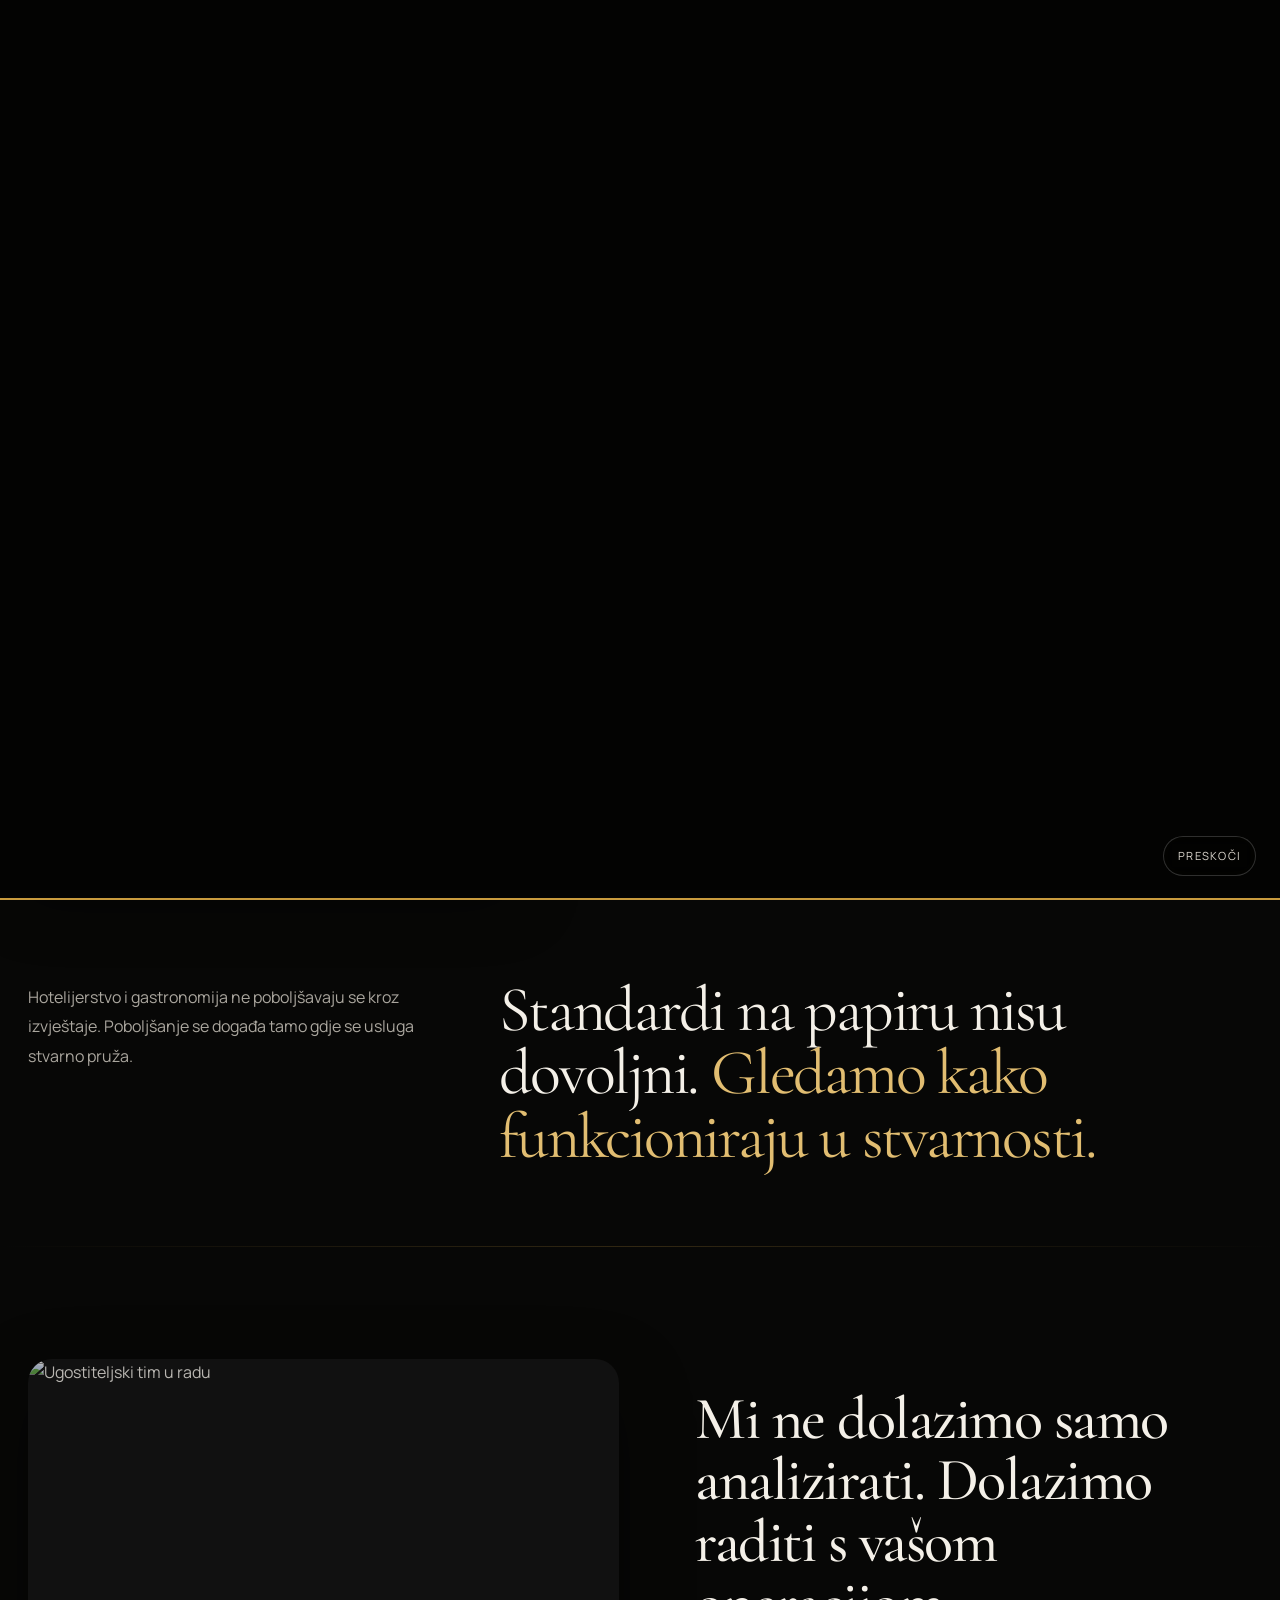
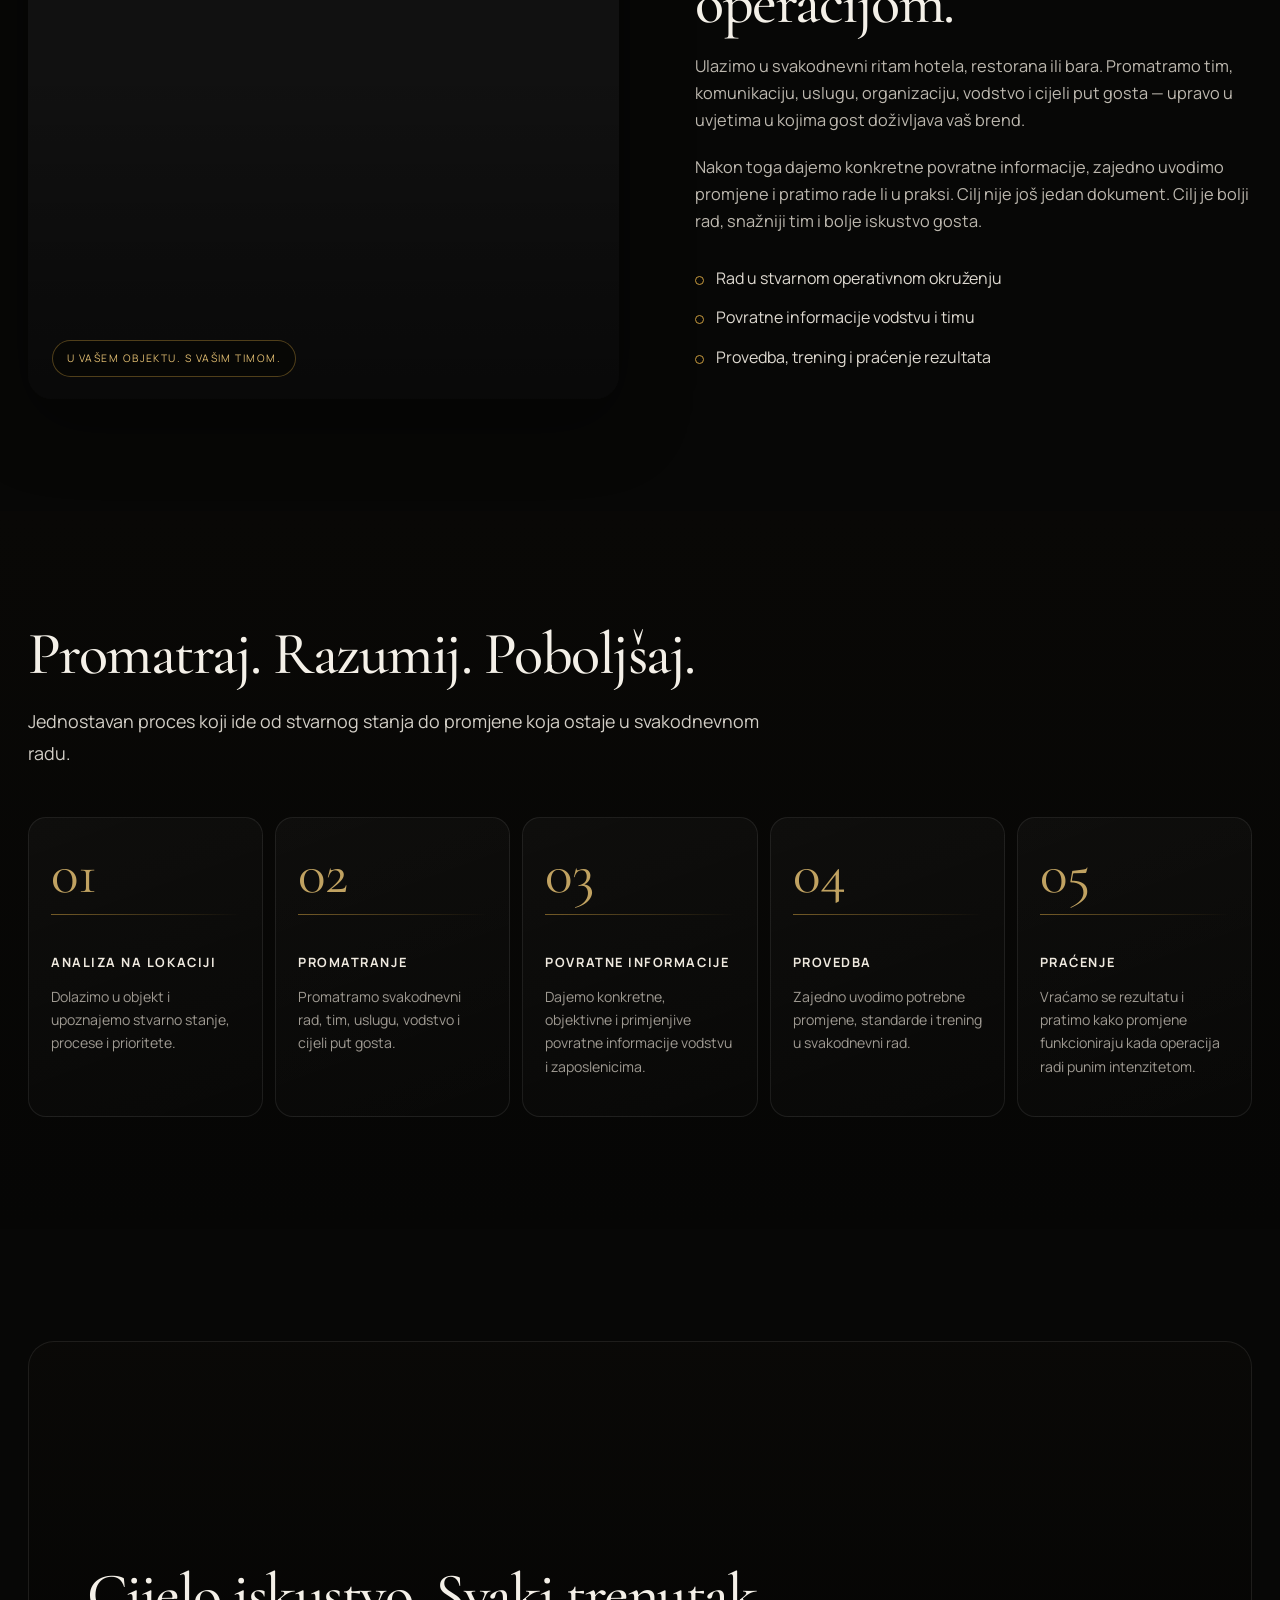
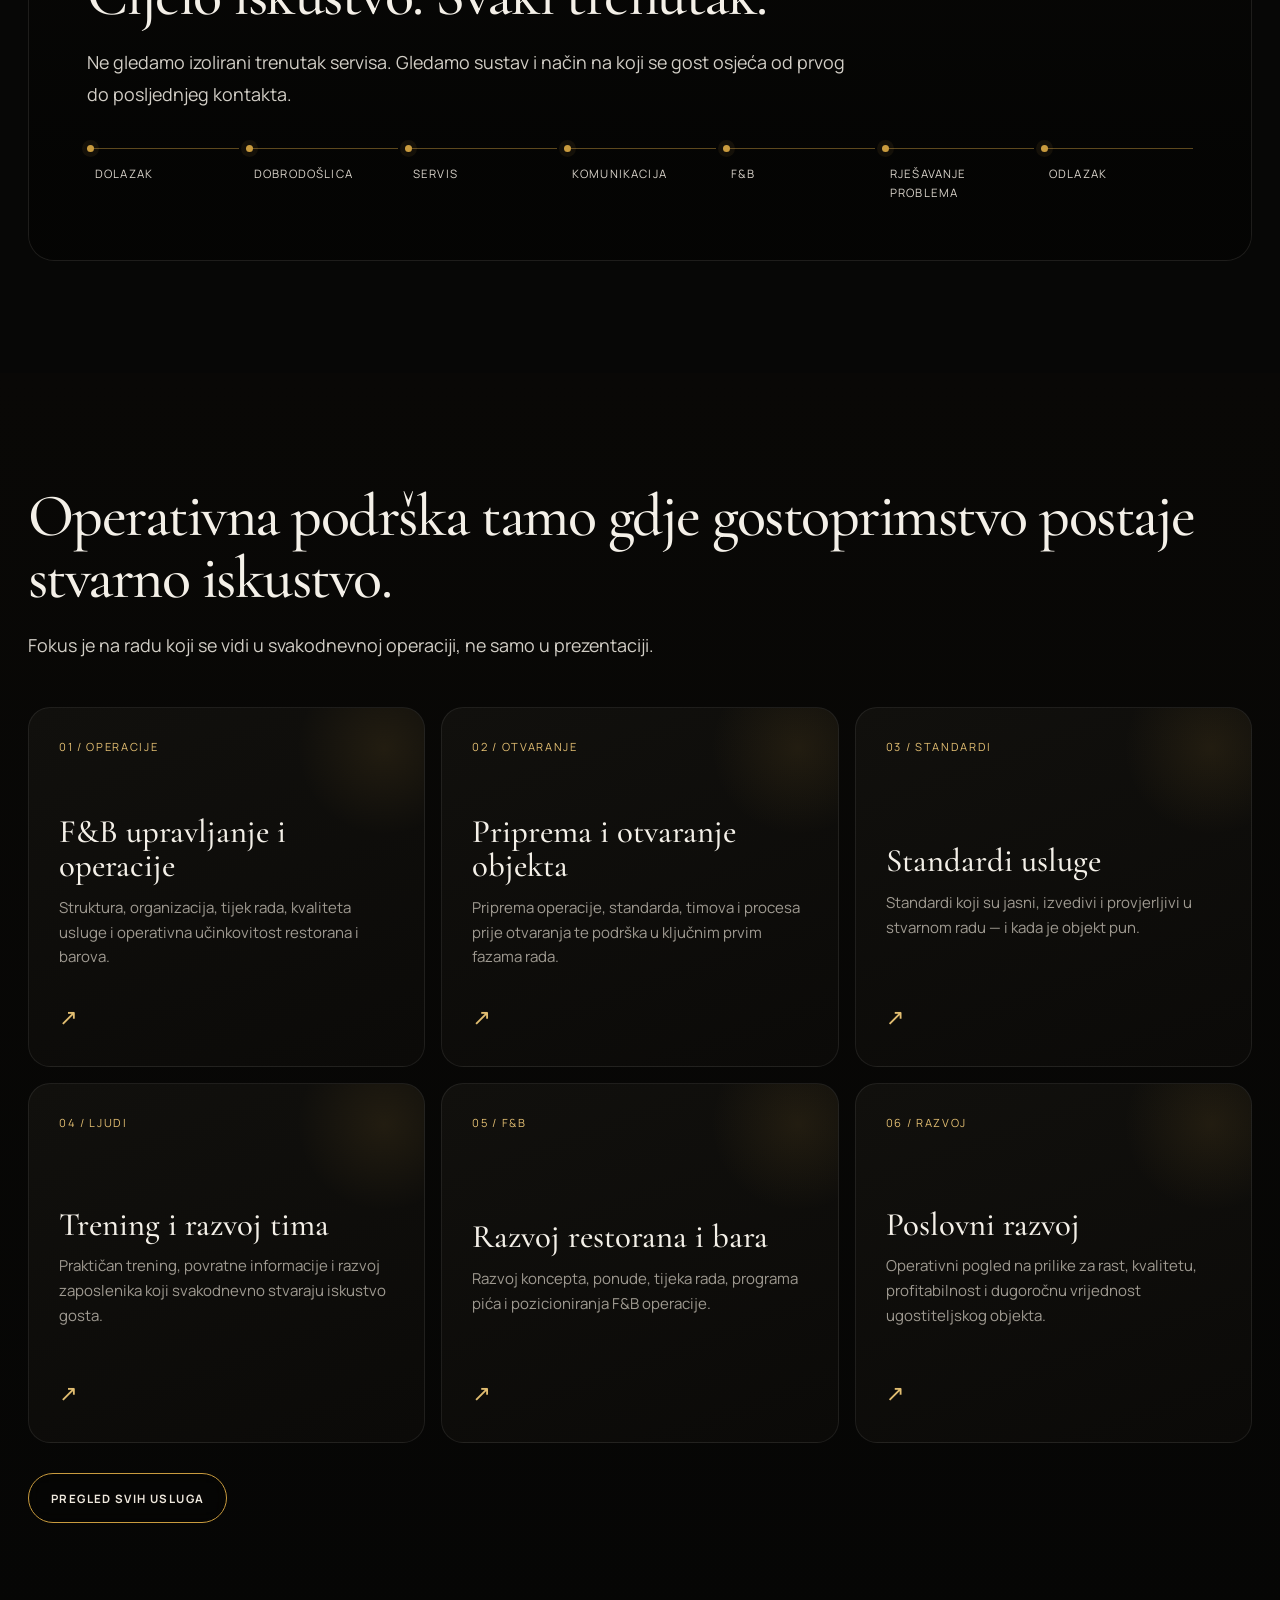
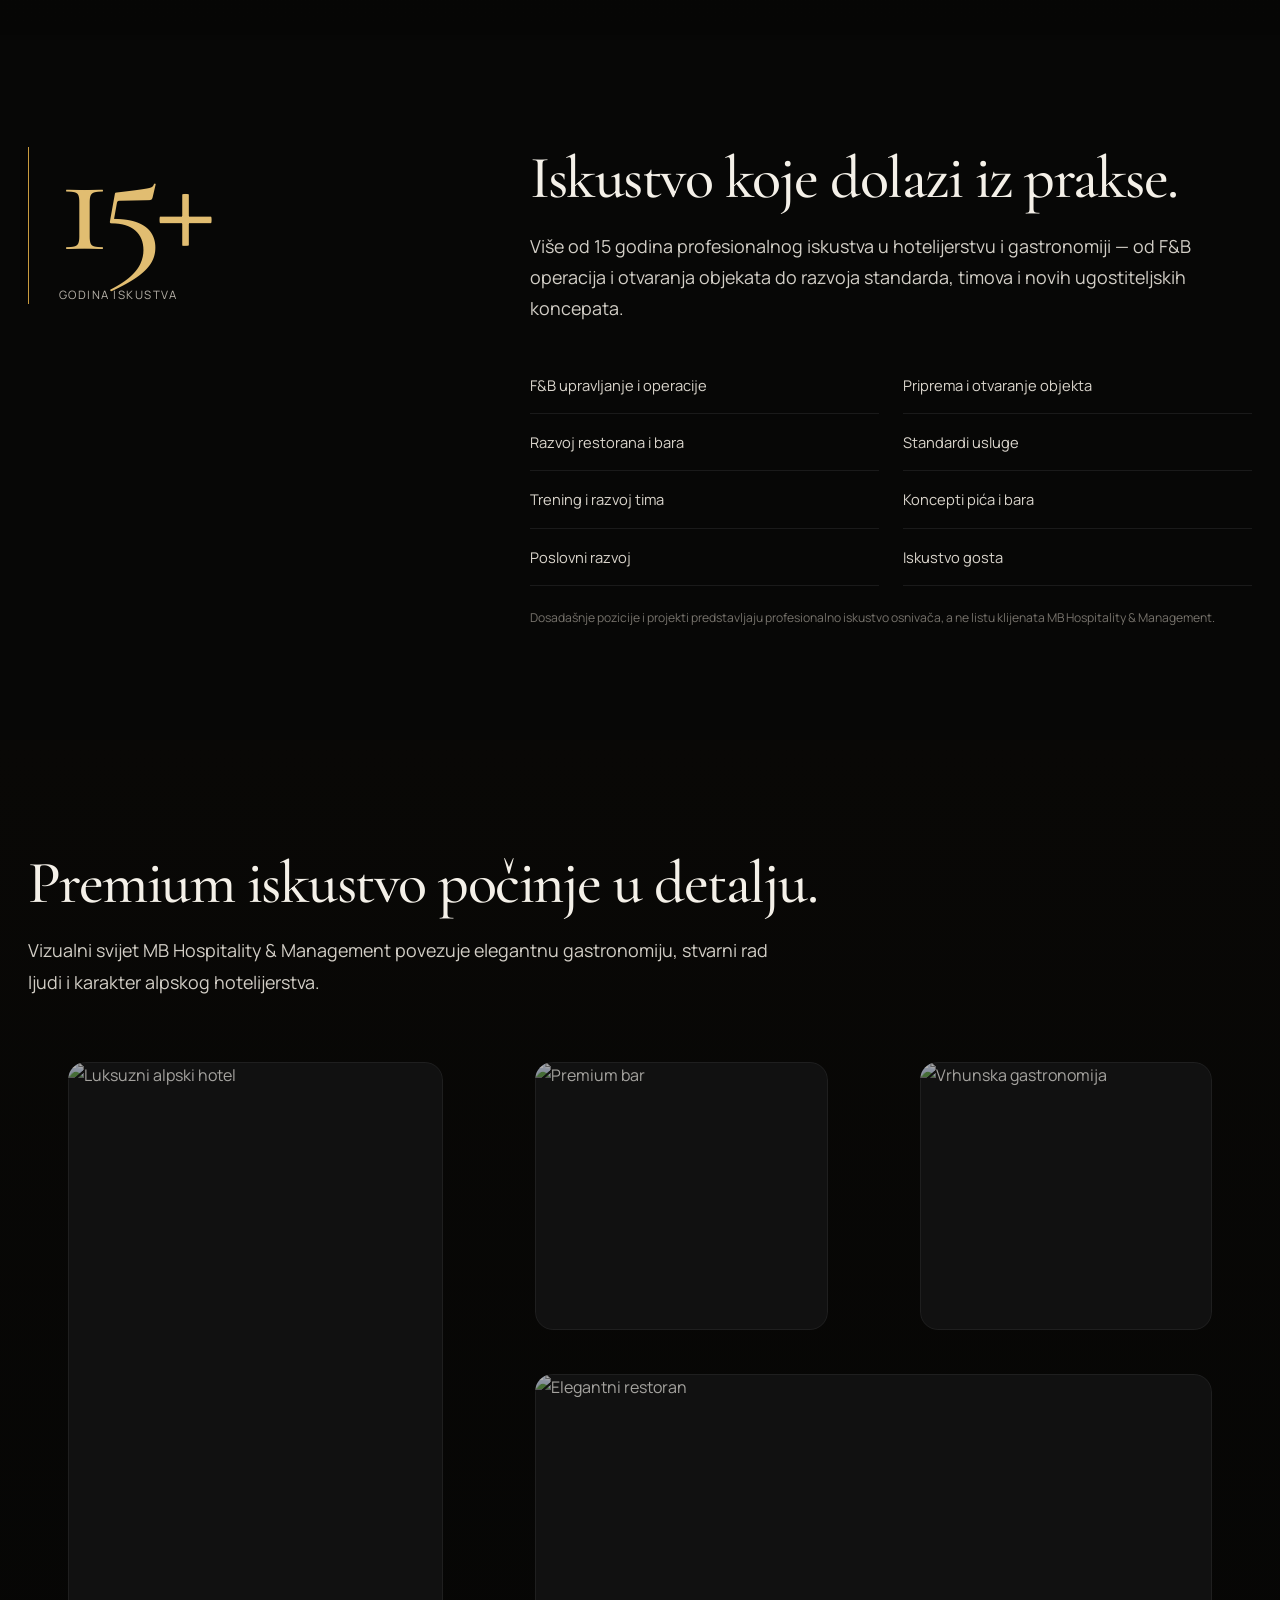
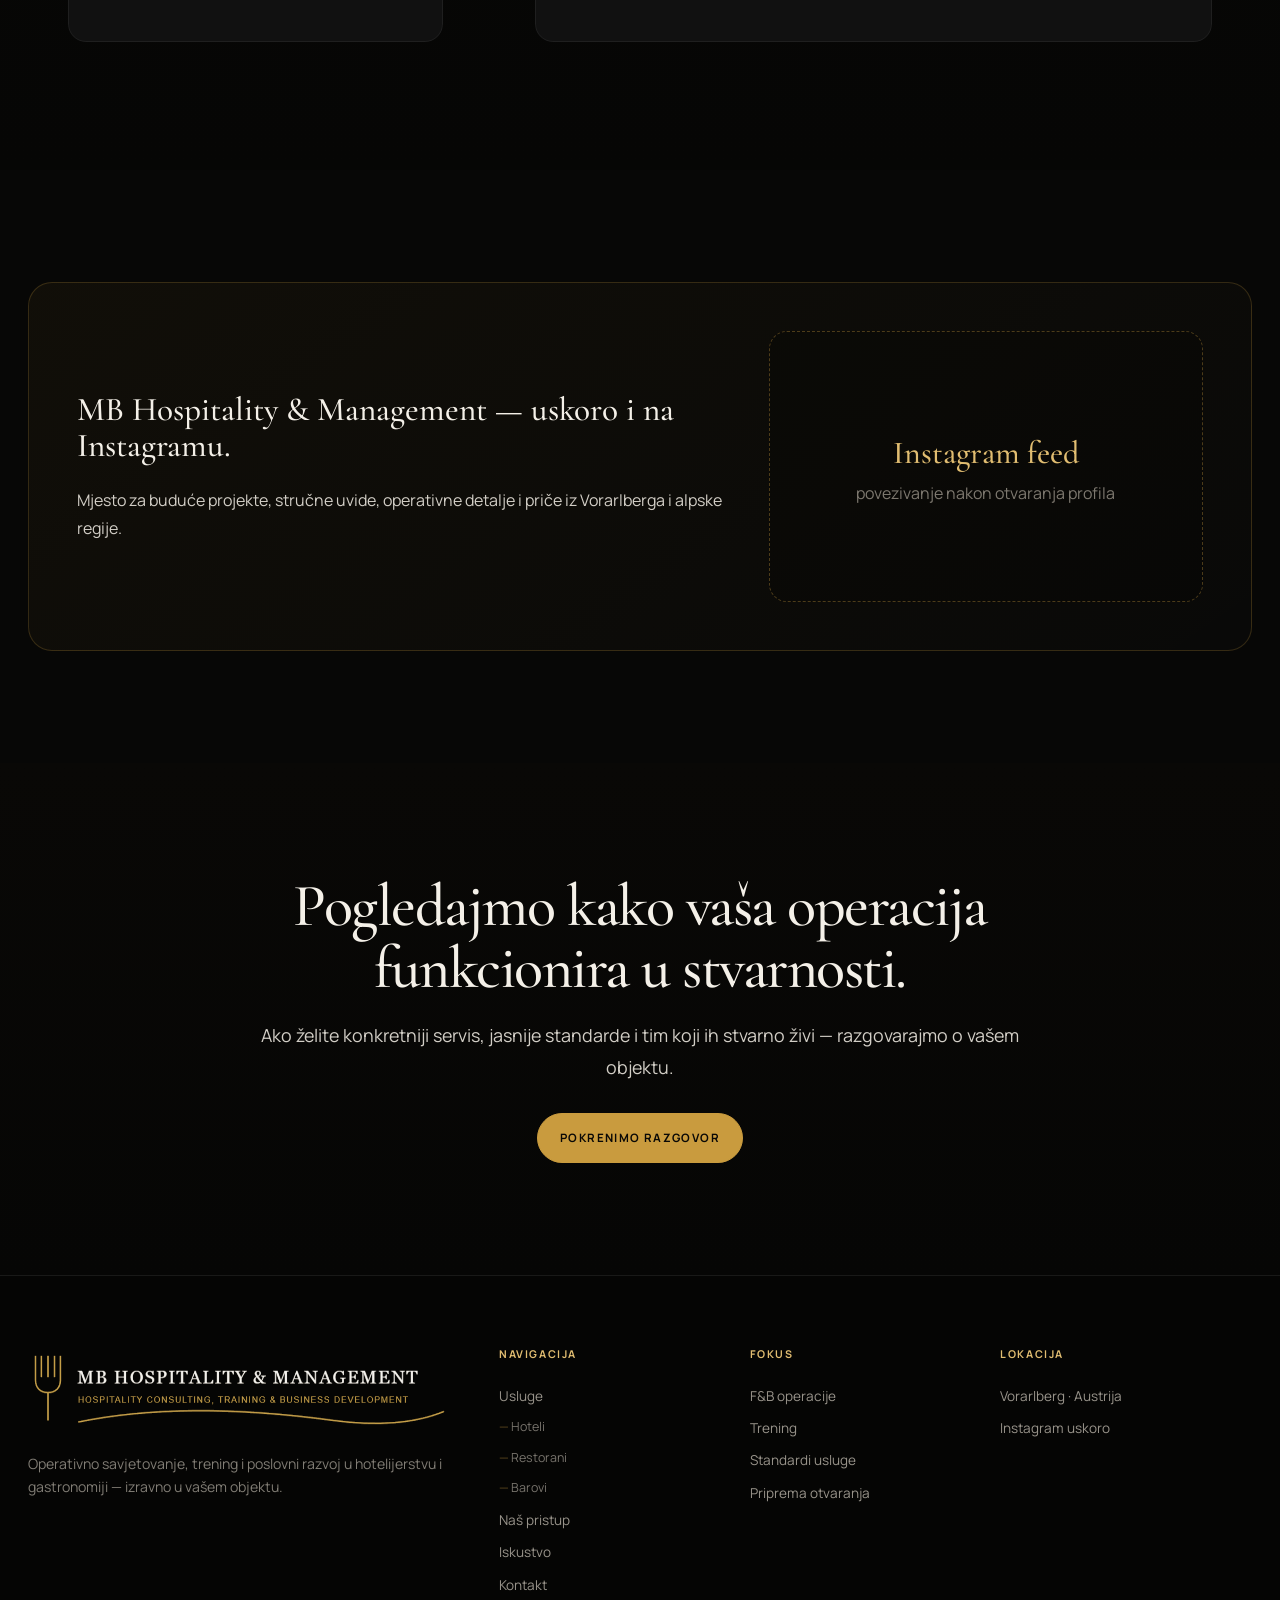
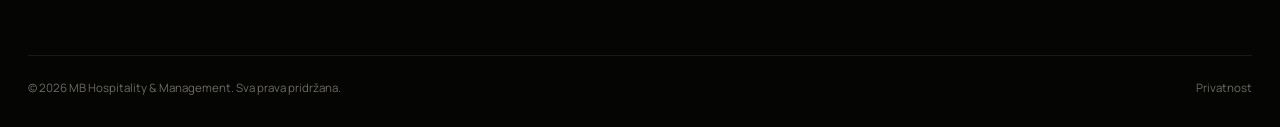
==== commit f4e6469a: "5" ====
--- a/index.html
+++ b/index.html
@@ -11,7 +11,7 @@
 <link href="https://fonts.googleapis.com" rel="preconnect"/>
 <link crossorigin="" href="https://fonts.gstatic.com" rel="preconnect"/>
 <link href="https://fonts.googleapis.com/css2?family=Cormorant+Garamond:wght@400;500;600&amp;family=Manrope:wght@400;500;600;700&amp;display=swap" rel="stylesheet"/>
-<link href="assets/css/styles.css?v=20260818-premium-polish4" rel="stylesheet"/>
+<link href="assets/css/styles.css?v=20260818-section-cleanup" rel="stylesheet"/>
 <script defer="" src="assets/js/config.js"></script>
 <script defer="" src="assets/js/app.js?v=20260818-premium-polish4"></script>
 </head>
@@ -76,8 +76,8 @@
 <div class="scroll-cue"><span></span><small data-i18n="hero.scroll">Istražite</small></div>
 </section>
 <section class="section section--tight">
-<div class="container statement reveal">
-<div><p class="eyebrow" data-i18n="statement.eyebrow">Naša razlika</p><p class="muted" data-i18n="statement.side">Hospitality se ne popravlja iz izvještaja. Poboljšava se tamo gdje se servis stvarno događa.</p></div>
+<div class="container statement reveal statement--clean">
+<div><p class="muted" data-i18n="statement.side">Hospitality se ne popravlja iz izvještaja. Poboljšava se tamo gdje se servis stvarno događa.</p></div>
 <blockquote class="statement__quote" data-i18n="statement.quote">Standards on paper are not enough. <em>Gledamo kako funkcioniraju u stvarnosti.</em></blockquote>
 </div>
 </section>
@@ -85,12 +85,12 @@
 <section class="section">
 <div class="container split">
 <div class="split__media reveal"><img alt="Hospitality tim u radu" data-i18n-alt="alt.team" loading="lazy" src="https://images.unsplash.com/photo-1785960862202-169ad89e3469?fit=crop&amp;fm=webp&amp;q=80&amp;w=1600"/><span class="split__tag" data-i18n="diff.tag">U vašem objektu. S vašim timom.</span></div>
-<div class="split__copy reveal delay-1"><p class="eyebrow" data-i18n="diff.eyebrow">On-site pristup</p><h2 class="h2" data-i18n="diff.title">Mi ne dolazimo samo analizirati. Dolazimo raditi s vašom operacijom.</h2><p data-i18n="diff.p1">Ulazimo u svakodnevni ritam hotela, restorana ili bara. Promatramo tim, komunikaciju, servis, organizaciju, management i cijeli Guest Journey — baš u uvjetima u kojima gost doživljava vaš brand.</p><p data-i18n="diff.p2">Nakon toga dajemo konkretan feedback, zajedno uvodimo promjene i pratimo rade li u praksi. Cilj nije još jedan dokument. Cilj je bolji rad, bolji tim i bolje iskustvo gosta.</p><ul class="checklist"><li data-i18n="diff.li1">Rad u stvarnom operativnom okruženju</li><li data-i18n="diff.li2">Feedback managementu i timu</li><li data-i18n="diff.li3">Implementacija, trening i follow-up</li></ul></div>
+<div class="split__copy reveal delay-1"><h2 class="h2" data-i18n="diff.title">Mi ne dolazimo samo analizirati. Dolazimo raditi s vašom operacijom.</h2><p data-i18n="diff.p1">Ulazimo u svakodnevni ritam hotela, restorana ili bara. Promatramo tim, komunikaciju, servis, organizaciju, management i cijeli Guest Journey — baš u uvjetima u kojima gost doživljava vaš brand.</p><p data-i18n="diff.p2">Nakon toga dajemo konkretan feedback, zajedno uvodimo promjene i pratimo rade li u praksi. Cilj nije još jedan dokument. Cilj je bolji rad, bolji tim i bolje iskustvo gosta.</p><ul class="checklist"><li data-i18n="diff.li1">Rad u stvarnom operativnom okruženju</li><li data-i18n="diff.li2">Feedback managementu i timu</li><li data-i18n="diff.li3">Implementacija, trening i follow-up</li></ul></div>
 </div>
 </section>
 <section class="section section--dark">
 <div class="container">
-<div class="reveal"><p class="eyebrow" data-i18n="process.eyebrow">Naš proces</p><h2 class="h2" data-i18n="process.title">Observe. Understand. Improve.</h2><p class="lead" data-i18n="process.lead">Jednostavan proces koji ide od stvarnog stanja do promjene koja ostaje u svakodnevnom radu.</p></div>
+<div class="reveal"><h2 class="h2" data-i18n="process.title">Observe. Understand. Improve.</h2><p class="lead" data-i18n="process.lead">Jednostavan proces koji ide od stvarnog stanja do promjene koja ostaje u svakodnevnom radu.</p></div>
 <div class="process-grid">
 <article class="process-card reveal"><div class="process-card__num">01</div><h3 data-i18n="process.1t">On-site analiza</h3><p data-i18n="process.1p">Dolazimo u objekt i upoznajemo stvarno stanje, procese i prioritete.</p></article>
 <article class="process-card reveal delay-1"><div class="process-card__num">02</div><h3 data-i18n="process.2t">Observation</h3><p data-i18n="process.2p">Promatramo svakodnevni rad, tim, servis, management i Guest Journey.</p></article>
@@ -103,12 +103,12 @@
 <section class="section">
 <div class="container journey-wrap reveal">
 <div class="journey-wrap__bg" style="background-image:url('https://images.unsplash.com/photo-1758972575346-fea640f6c8fc?fit=crop&amp;fm=webp&amp;q=80&amp;w=2000')"></div>
-<div class="journey-content"><p class="eyebrow" data-i18n="journey.eyebrow">Guest Journey</p><h2 class="h2" data-i18n="journey.title">Cijelo iskustvo. Svaki trenutak.</h2><p class="lead" data-i18n="journey.lead">Ne gledamo izolirani trenutak servisa. Gledamo sustav i način na koji se gost osjeća od prvog do posljednjeg kontakta.</p><div class="journey-steps"><div class="journey-step" data-i18n="journey.1">Dolazak</div><div class="journey-step" data-i18n="journey.2">Dobrodošlica</div><div class="journey-step" data-i18n="journey.3">Servis</div><div class="journey-step" data-i18n="journey.4">Komunikacija</div><div class="journey-step" data-i18n="journey.5">F&amp;B</div><div class="journey-step" data-i18n="journey.6">Rješavanje problema</div><div class="journey-step" data-i18n="journey.7">Odlazak</div></div></div>
+<div class="journey-content"><h2 class="h2" data-i18n="journey.title">Cijelo iskustvo. Svaki trenutak.</h2><p class="lead" data-i18n="journey.lead">Ne gledamo izolirani trenutak servisa. Gledamo sustav i način na koji se gost osjeća od prvog do posljednjeg kontakta.</p><div class="journey-steps"><div class="journey-step" data-i18n="journey.1">Dolazak</div><div class="journey-step" data-i18n="journey.2">Dobrodošlica</div><div class="journey-step" data-i18n="journey.3">Servis</div><div class="journey-step" data-i18n="journey.4">Komunikacija</div><div class="journey-step" data-i18n="journey.5">F&amp;B</div><div class="journey-step" data-i18n="journey.6">Rješavanje problema</div><div class="journey-step" data-i18n="journey.7">Odlazak</div></div></div>
 </div>
 </section>
 <section class="section section--dark">
 <div class="container">
-<div class="reveal"><p class="eyebrow" data-i18n="services.eyebrow">Područja rada</p><h2 class="h2" data-i18n="services.title">Operativna podrška tamo gdje hospitality postaje stvaran.</h2><p class="lead" data-i18n="services.lead">Fokus je na radu koji se vidi u svakodnevnoj operaciji, ne samo u prezentaciji.</p></div>
+<div class="reveal"><h2 class="h2" data-i18n="services.title">Operativna podrška tamo gdje hospitality postaje stvaran.</h2><p class="lead" data-i18n="services.lead">Fokus je na radu koji se vidi u svakodnevnoj operaciji, ne samo u prezentaciji.</p></div>
 <div class="grid-3">
 <article class="service-card reveal"><span class="service-card__num" data-i18n="serviceCat.1">01 / Operacije</span><div><h3 data-i18n="service.1t">F&amp;B Management &amp; Operations</h3><p data-i18n="service.1p">Struktura, organizacija, workflow, kvaliteta servisa i operativna učinkovitost restorana i barova.</p></div><span class="service-card__arrow">↗</span></article>
 <article class="service-card reveal delay-1"><span class="service-card__num" data-i18n="serviceCat.2">02 / Otvaranje</span><div><h3 data-i18n="service.2t">Pre-Opening &amp; Opening</h3><p data-i18n="service.2p">Priprema operacije, standarda, timova i procesa prije otvaranja te podrška u ključnim prvim fazama rada.</p></div><span class="service-card__arrow">↗</span></article>
@@ -123,12 +123,12 @@
 <section class="section">
 <div class="container experience-band">
 <div class="big-stat reveal"><strong>15+</strong><span data-i18n="exp.stat">godina iskustva</span></div>
-<div class="reveal delay-1"><p class="eyebrow" data-i18n="exp.eyebrow">Iskustvo iz prakse</p><h2 class="h2" data-i18n="exp.title">Erfahrung, die aus der Praxis kommt.</h2><p class="lead" data-i18n="exp.lead">Više od 15 godina profesionalnog iskustva u hotelijerstvu i gastronomiji — od F&amp;B operacija i otvaranja objekata do razvoja standarda, timova i novih hospitality koncepata.</p><div class="focus-list"><div data-i18n="exp.f1">F&amp;B Management &amp; Operations</div><div data-i18n="exp.f2">Pre-Opening &amp; Opening</div><div data-i18n="exp.f3">Restaurant &amp; Bar Development</div><div data-i18n="exp.f4">Service Standards</div><div data-i18n="exp.f5">Training &amp; Team Development</div><div data-i18n="exp.f6">Beverage &amp; Bar Concepts</div><div data-i18n="exp.f7">Business Development</div><div data-i18n="exp.f8">Guest Experience</div></div><p class="form-note" data-i18n="exp.note" style="margin-top:22px">Dosadašnje pozicije i projekti predstavljaju profesionalno iskustvo osnivača, a ne listu klijenata MB Hospitality &amp; Management.</p></div>
+<div class="reveal delay-1"><h2 class="h2" data-i18n="exp.title">Erfahrung, die aus der Praxis kommt.</h2><p class="lead" data-i18n="exp.lead">Više od 15 godina profesionalnog iskustva u hotelijerstvu i gastronomiji — od F&amp;B operacija i otvaranja objekata do razvoja standarda, timova i novih hospitality koncepata.</p><div class="focus-list"><div data-i18n="exp.f1">F&amp;B Management &amp; Operations</div><div data-i18n="exp.f2">Pre-Opening &amp; Opening</div><div data-i18n="exp.f3">Restaurant &amp; Bar Development</div><div data-i18n="exp.f4">Service Standards</div><div data-i18n="exp.f5">Training &amp; Team Development</div><div data-i18n="exp.f6">Beverage &amp; Bar Concepts</div><div data-i18n="exp.f7">Business Development</div><div data-i18n="exp.f8">Guest Experience</div></div><p class="form-note" data-i18n="exp.note" style="margin-top:22px">Dosadašnje pozicije i projekti predstavljaju profesionalno iskustvo osnivača, a ne listu klijenata MB Hospitality &amp; Management.</p></div>
 </div>
 </section>
 <section class="section section--dark">
 <div class="container">
-<div class="reveal"><p class="eyebrow" data-i18n="gallery.eyebrow">Alpine Hospitality</p><h2 class="h2" data-i18n="gallery.title">Premium iskustvo počinje u detalju.</h2><p class="lead" data-i18n="gallery.lead">Vizualni svijet MB Hospitality &amp; Management povezuje elegantnu gastronomiju, stvarni rad ljudi i karakter alpskog hotelijerstva.</p></div>
+<div class="reveal"><h2 class="h2" data-i18n="gallery.title">Premium iskustvo počinje u detalju.</h2><p class="lead" data-i18n="gallery.lead">Vizualni svijet MB Hospitality &amp; Management povezuje elegantnu gastronomiju, stvarni rad ljudi i karakter alpskog hotelijerstva.</p></div>
 <div class="gallery-grid">
 <figure class="gallery-item reveal"><img alt="Alpski hotel" data-i18n-alt="alt.alpineHotel" loading="lazy" src="https://images.unsplash.com/photo-1781456651358-9b627372d6cf?fit=crop&amp;fm=webp&amp;q=78&amp;w=1400"/></figure>
 <figure class="gallery-item reveal delay-1"><img alt="Premium bar" data-i18n-alt="alt.premiumBar" loading="lazy" src="https://images.unsplash.com/photo-1783496116776-2f286d05e7f2?fit=crop&amp;fm=webp&amp;q=78&amp;w=1200"/></figure>
@@ -139,12 +139,12 @@
 </section>
 <section class="section">
 <div class="container instagram-box reveal">
-<div><p class="eyebrow" data-i18n="ig.eyebrow">Instagram</p><h2 class="h3" data-i18n="ig.title">MB Hospitality &amp; Management — uskoro i na Instagramu.</h2><p class="lead" data-i18n="ig.text" style="font-size:1rem">Mjesto za buduće projekte, hospitality insight, operativne detalje i priče iz Vorarlberga i alpske regije.</p></div>
+<div><h2 class="h3" data-i18n="ig.title">MB Hospitality &amp; Management — uskoro i na Instagramu.</h2><p class="lead" data-i18n="ig.text" style="font-size:1rem">Mjesto za buduće projekte, hospitality insight, operativne detalje i priče iz Vorarlberga i alpske regije.</p></div>
 <a class="ig-placeholder" data-instagram-link="" href="#"><div><strong data-i18n="ig.placeholder">Instagram feed</strong><span data-i18n="ig.soon">povezivanje nakon otvaranja profila</span></div></a>
 </div>
 </section>
 <section class="section section--dark">
-<div class="container reveal" style="max-width:960px;text-align:center"><p class="eyebrow" data-i18n="cta.eyebrow" style="justify-content:center">Sljedeći korak</p><h2 class="h2" data-i18n="cta.title">Pogledajmo kako vaša operacija funkcionira u stvarnosti.</h2><p class="lead" data-i18n="cta.text" style="margin-inline:auto">Ako želite konkretniji servis, jasnije standarde i tim koji ih stvarno živi — razgovarajmo o vašem objektu.</p><a class="btn btn--gold" data-i18n="cta.button" href="kontakt.html" style="margin-top:30px">Pokrenimo razgovor</a></div>
+<div class="container reveal" style="max-width:960px;text-align:center"><h2 class="h2" data-i18n="cta.title">Pogledajmo kako vaša operacija funkcionira u stvarnosti.</h2><p class="lead" data-i18n="cta.text" style="margin-inline:auto">Ako želite konkretniji servis, jasnije standarde i tim koji ih stvarno živi — razgovarajmo o vašem objektu.</p><a class="btn btn--gold" data-i18n="cta.button" href="kontakt.html" style="margin-top:30px">Pokrenimo razgovor</a></div>
 </section>
 </main>
 <footer class="site-footer"><div class="container"><div class="footer-grid"><div class="footer-brand"><img alt="MB Hospitality &amp; Management" src="assets/img/logo.png"/><p data-i18n="footer.copy">Operativni hospitality consulting, trening i business development izravno u vašem objektu.</p></div><div class="footer-col"><h4 data-i18n="footer.nav">Navigacija</h4><a data-i18n="nav.services" href="usluge.html">Usluge</a><a class="footer-sub" data-i18n="nav.hotels" href="hoteli.html">Hoteli</a><a class="footer-sub" data-i18n="nav.restaurants" href="restorani.html">Restorani</a><a class="footer-sub" data-i18n="nav.bars" href="barovi.html">Barovi</a><a data-i18n="nav.approach" href="pristup.html">Naš pristup</a><a data-i18n="nav.experience" href="iskustvo.html">Iskustvo</a><a data-i18n="nav.contact" href="kontakt.html">Kontakt</a></div><div class="footer-col"><h4 data-i18n="footer.focus">Fokus</h4><span data-i18n="footer.f1">F&amp;B operacije</span><span data-i18n="footer.f2">Trening</span><span data-i18n="footer.f3">Standardi usluge</span><span data-i18n="footer.f4">Priprema otvaranja</span></div><div class="footer-col"><h4 data-i18n="footer.location">Lokacija</h4><span data-i18n="common.location">Vorarlberg · Austrija</span><a data-i18n="footer.instagram" data-instagram-link="" href="#">Instagram uskoro</a></div></div><div class="footer-bottom"><span>© 2026 MB Hospitality &amp; Management. <span data-i18n="footer.rights">Sva prava pridržana.</span></span><a data-i18n="footer.privacy" href="privatnost.html">Privatnost</a></div></div></footer>
--- a/assets/css/styles.css
+++ b/assets/css/styles.css
@@ -538,3 +538,21 @@
     font-size:.91rem;
   }
 }
+
+
+/* Premium section hierarchy cleanup — 2026-08-18
+   Decorative micro-labels were removed from inner sections so each block
+   opens directly with its main message. These rules tighten the new rhythm
+   without making the layout feel compressed. */
+.statement--clean > div:first-child{padding-top:.3rem}
+.statement--clean .muted{margin:0;max-width:390px;line-height:1.85;font-size:1rem}
+.sector-crosshead--clean{display:block}
+.sector-crosshead--clean .h3{max-width:780px}
+.section .split__copy>.h2:first-child,
+.section .reveal>.h2:first-child,
+.sector-statement__inner>.h2:first-child,
+.cta-box>.h2:first-child{margin-top:0}
+@media (max-width:900px){
+  .statement--clean > div:first-child{padding-top:0}
+  .statement--clean .muted{max-width:620px}
+}
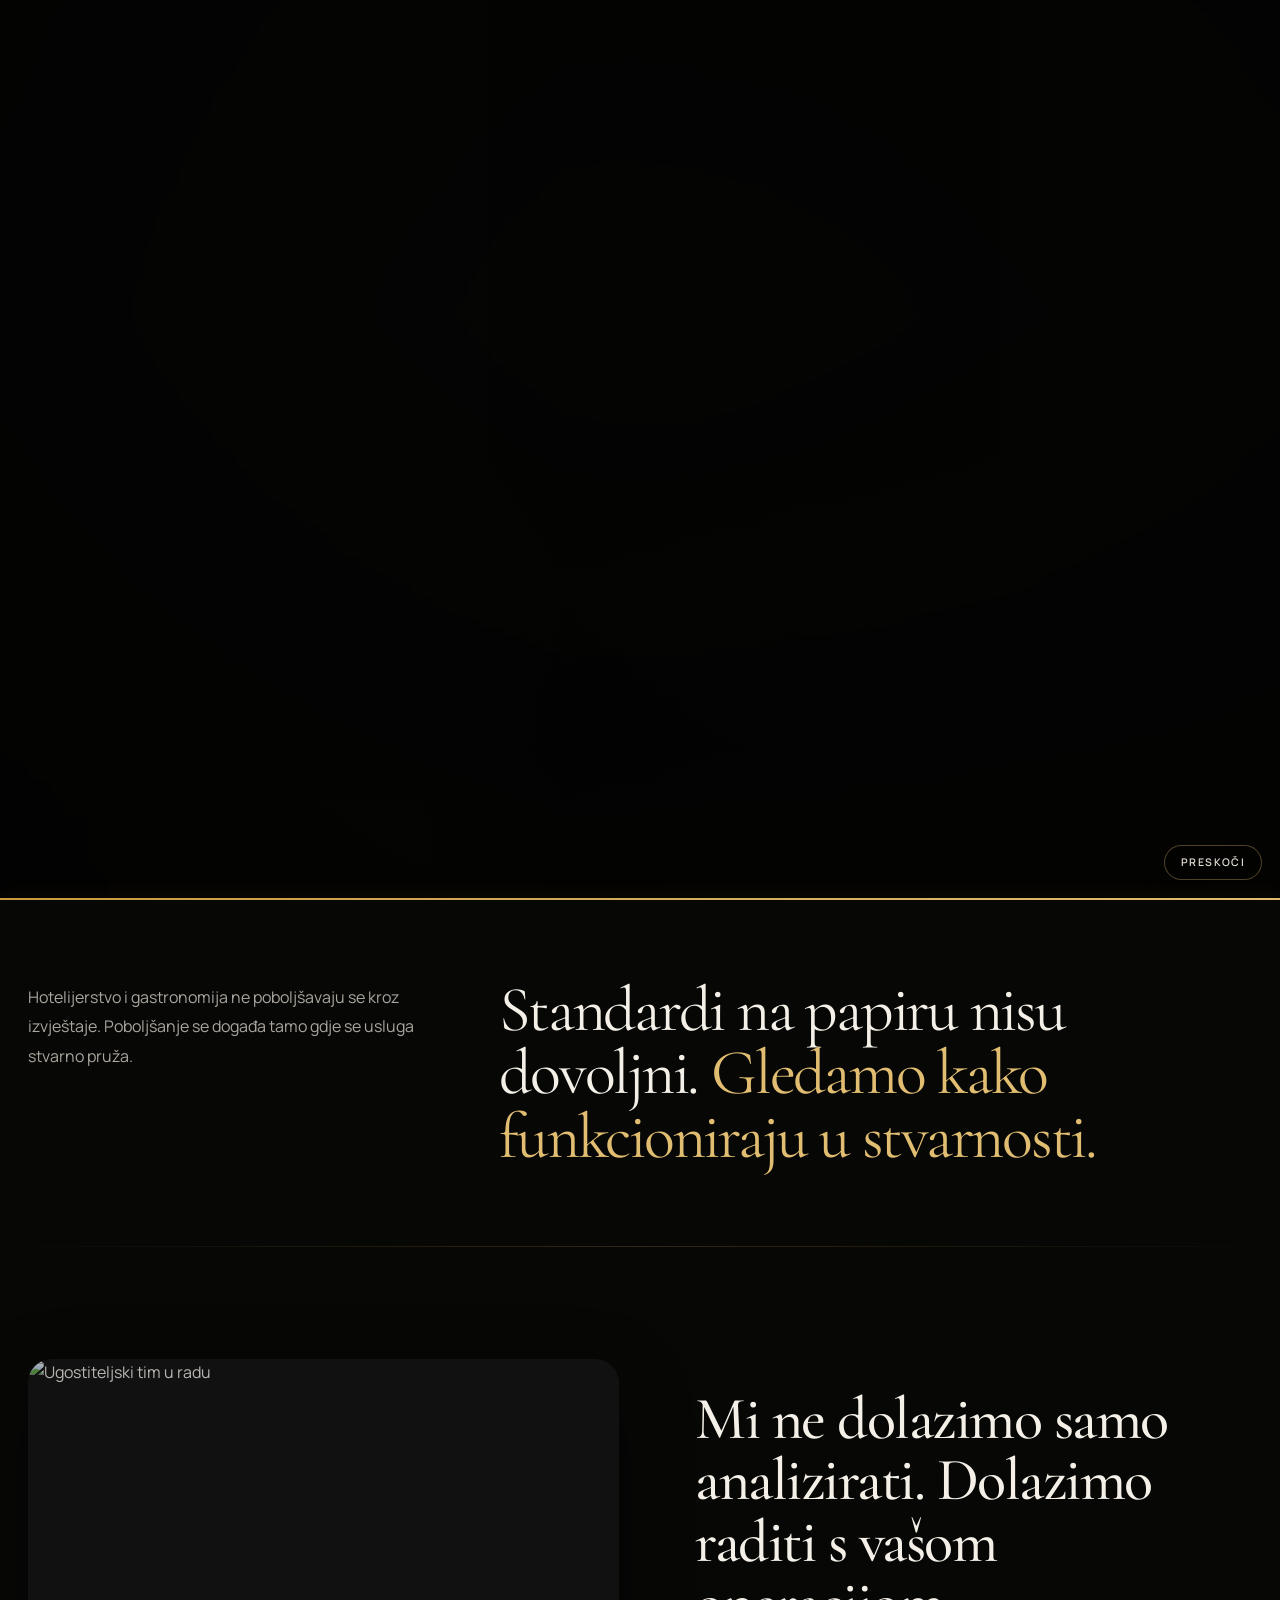
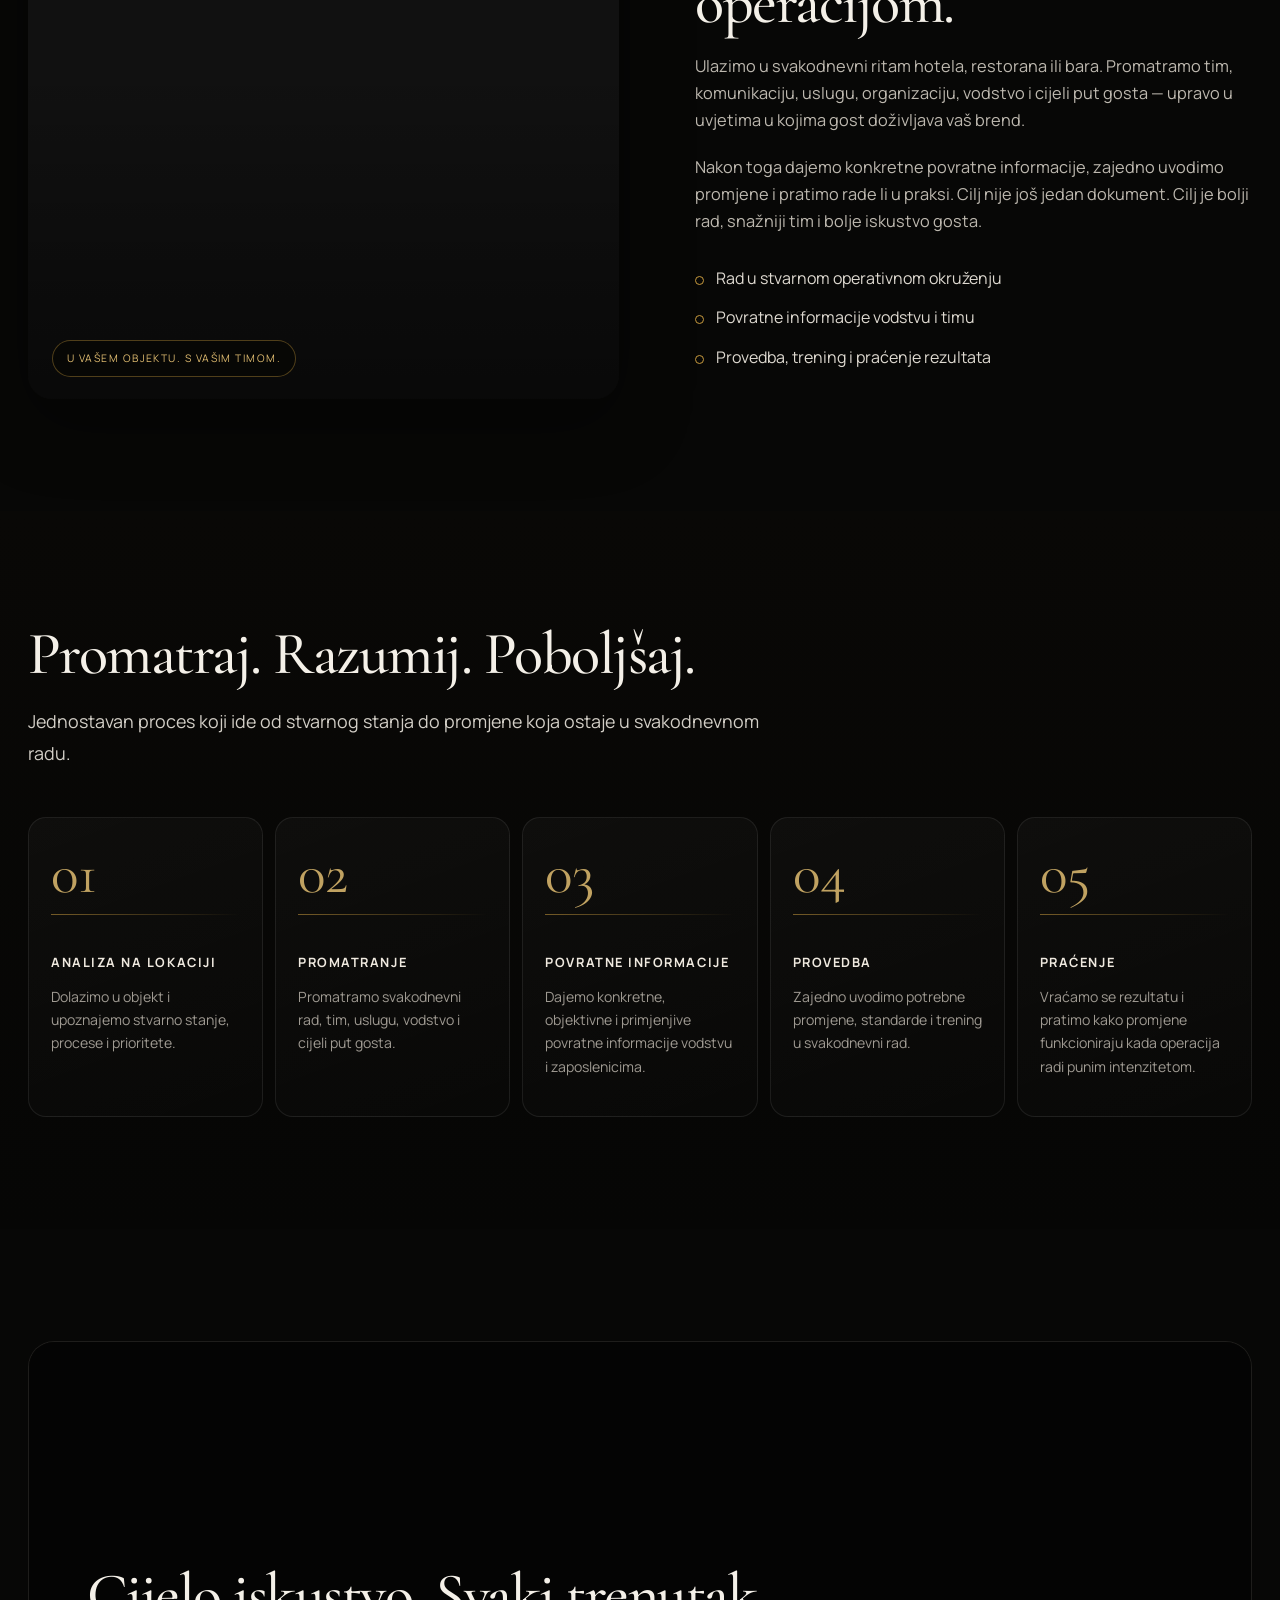
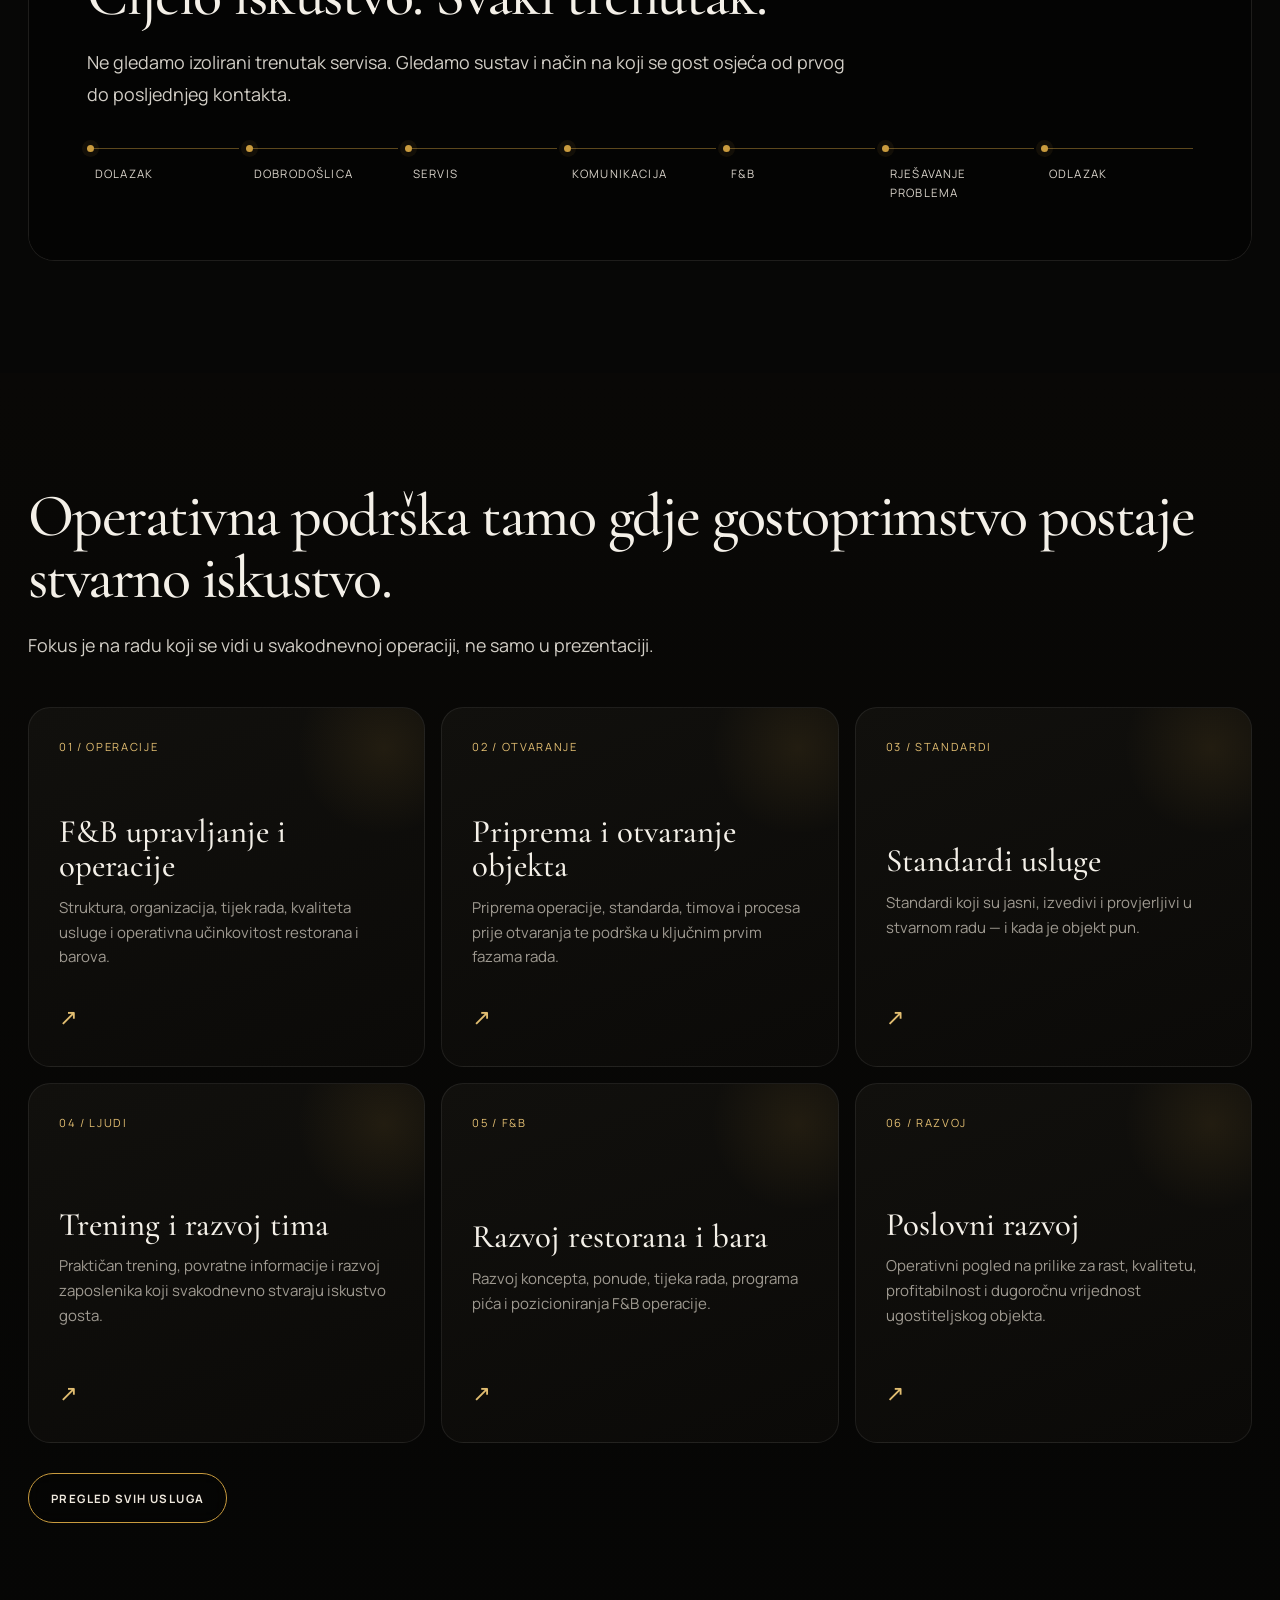
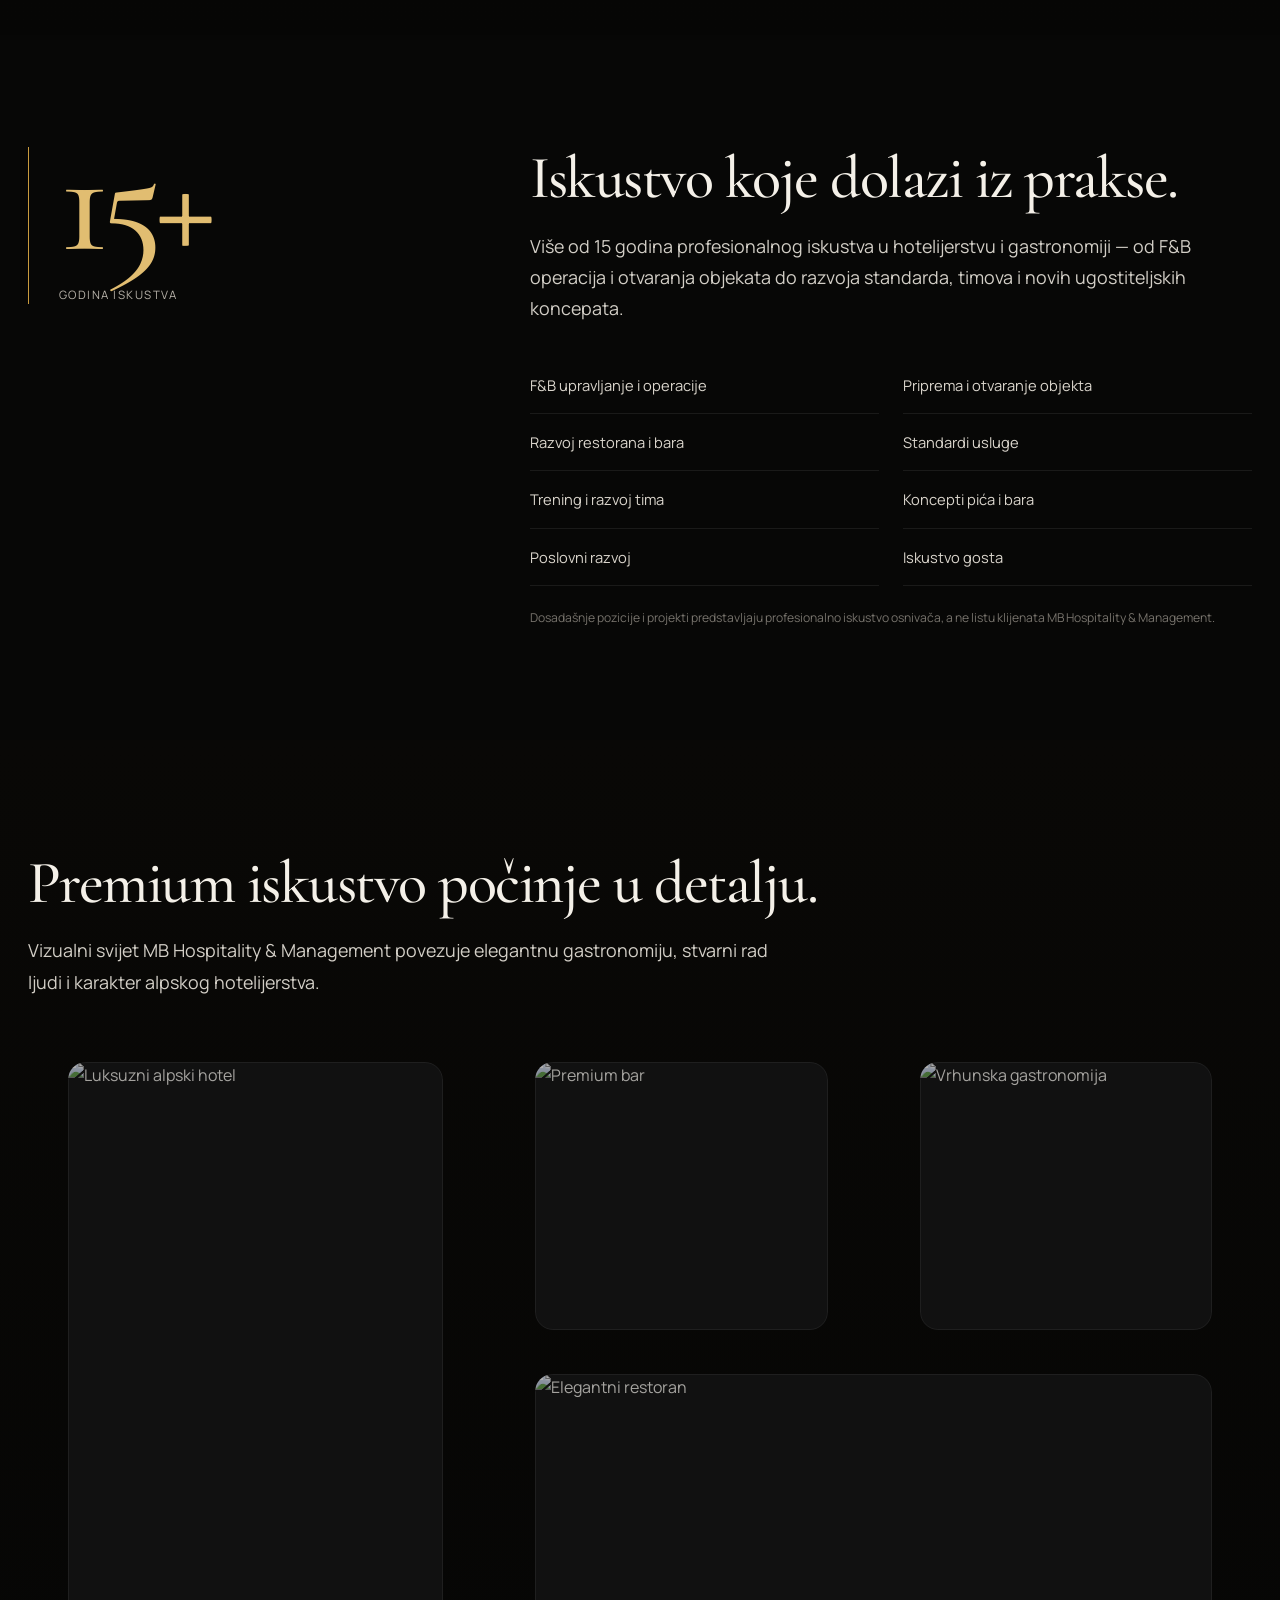
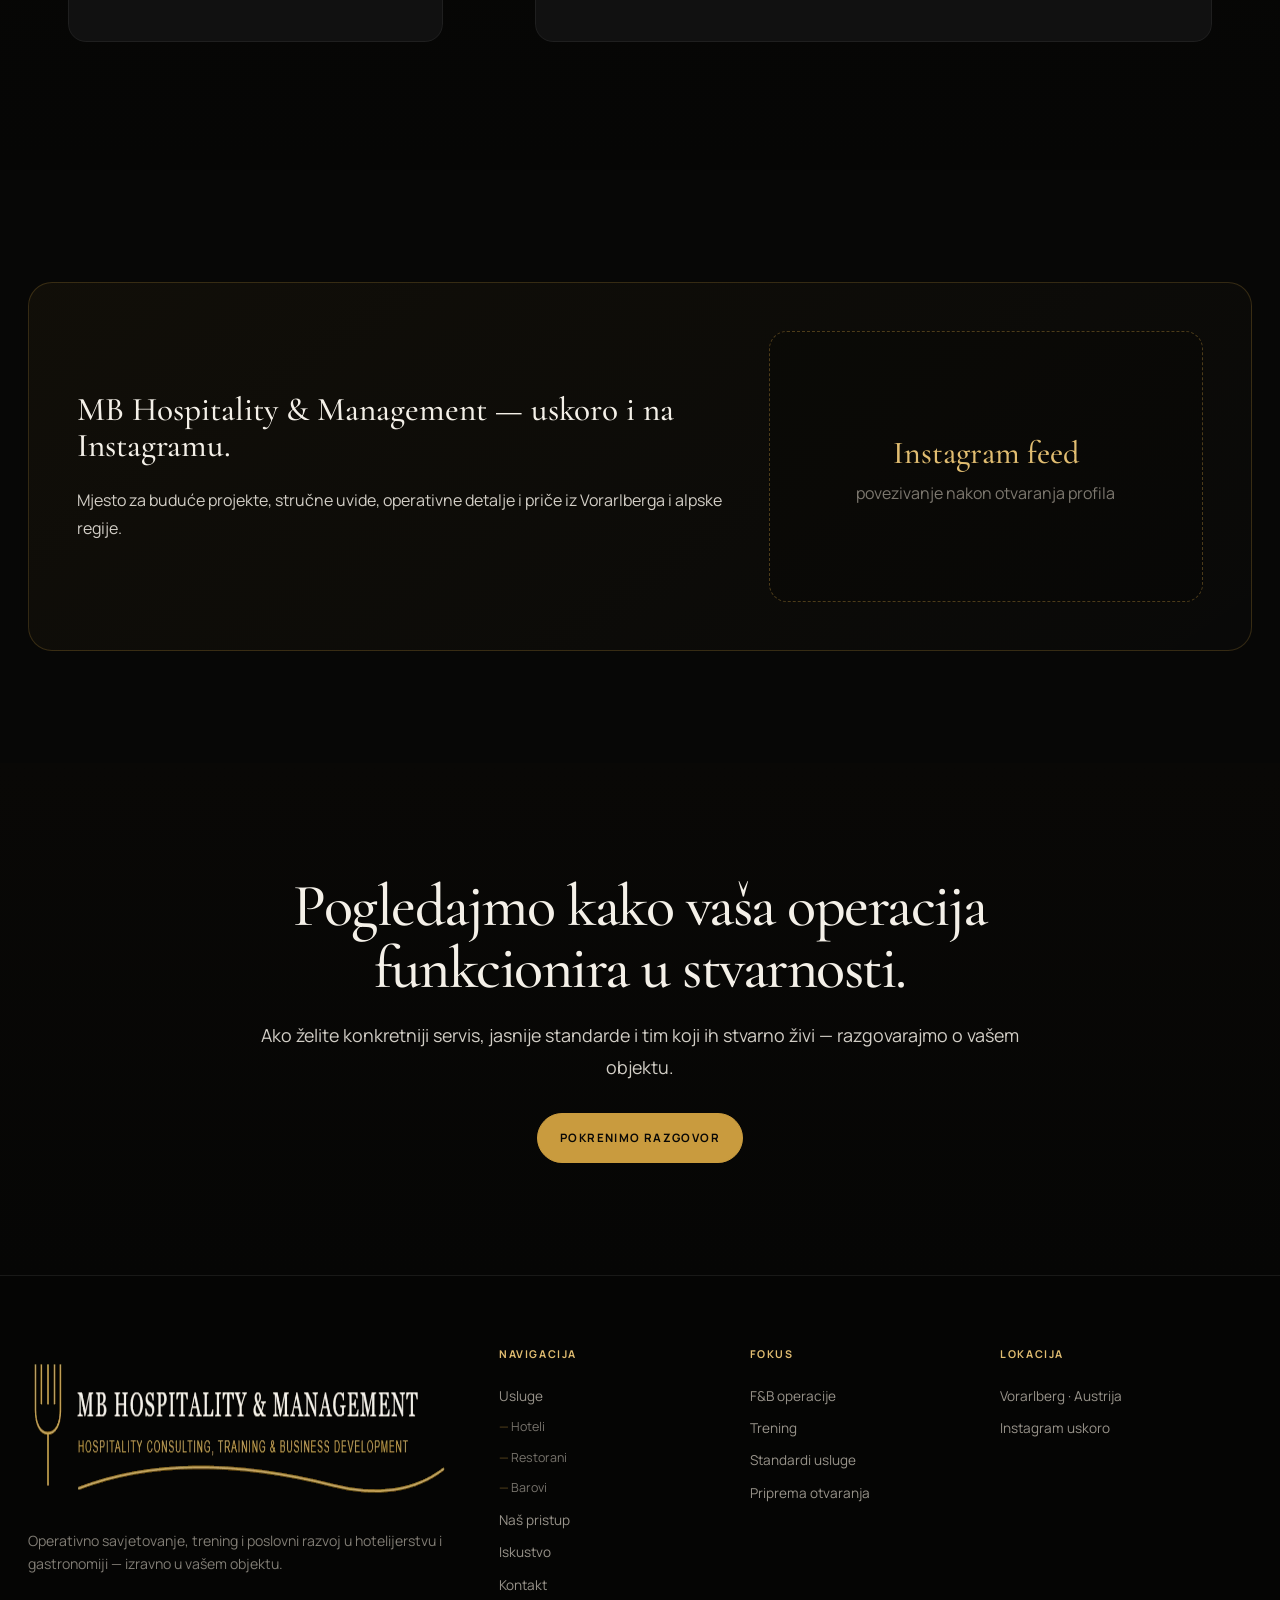
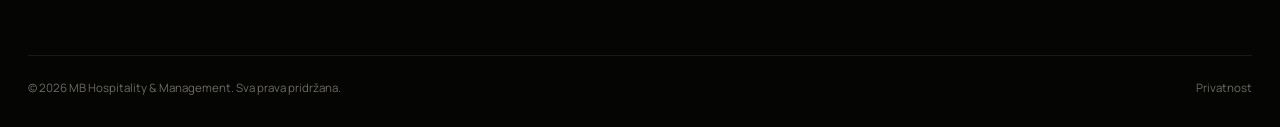
==== commit 93818084: "1" ====
--- a/index.html
+++ b/index.html
@@ -8,26 +8,16 @@
 <meta content="Premium on-site hospitality consulting, management, training i business development za hotele, restorane i barove u Vorarlbergu i alpskoj regiji." name="description"/>
 <title>MB Hospitality &amp; Management | Vorarlberg</title>
 <link href="assets/img/mark.png" rel="icon" type="image/png"/>
-<link href="https://fonts.googleapis.com" rel="preconnect"/>
-<link crossorigin="" href="https://fonts.gstatic.com" rel="preconnect"/>
-<link href="https://fonts.googleapis.com/css2?family=Cormorant+Garamond:wght@400;500;600&amp;family=Manrope:wght@400;500;600;700&amp;display=swap" rel="stylesheet"/>
-<link href="assets/css/styles.css?v=20260818-section-cleanup" rel="stylesheet"/>
+<link href="https://images.unsplash.com" rel="preconnect"/><link href="https://fonts.googleapis.com" rel="preconnect"/>
+<link crossorigin="" href="https://fonts.gstatic.com" rel="preconnect"/><link as="style" href="https://fonts.googleapis.com/css2?family=Cormorant+Garamond:wght@400;500;600&amp;family=Manrope:wght@400;500;600;700&amp;display=swap" rel="preload"/><link href="https://fonts.googleapis.com/css2?family=Cormorant+Garamond:wght@400;500;600&amp;family=Manrope:wght@400;500;600;700&amp;display=swap" media="print" onload="this.onload=null;this.media='all'" rel="stylesheet"/><noscript><link href="https://fonts.googleapis.com/css2?family=Cormorant+Garamond:wght@400;500;600&amp;family=Manrope:wght@400;500;600;700&amp;display=swap" rel="stylesheet"/></noscript>
+<link as="image" data-mb-hero-preload="1" fetchpriority="high" href="https://images.unsplash.com/photo-1759038086397-2b7b1535da04?fit=crop&amp;fm=webp&amp;q=68&amp;w=960" imagesizes="100vw" imagesrcset="https://images.unsplash.com/photo-1759038086397-2b7b1535da04?fit=crop&amp;fm=webp&amp;q=68&amp;w=640 640w, https://images.unsplash.com/photo-1759038086397-2b7b1535da04?fit=crop&amp;fm=webp&amp;q=68&amp;w=960 960w, https://images.unsplash.com/photo-1759038086397-2b7b1535da04?fit=crop&amp;fm=webp&amp;q=70&amp;w=1280 1280w, https://images.unsplash.com/photo-1759038086397-2b7b1535da04?fit=crop&amp;fm=webp&amp;q=72&amp;w=1600 1600w" rel="preload"/><link href="assets/css/styles.css?v=20260818-performance-intro10-final" rel="stylesheet"/>
 <script defer="" src="assets/js/config.js"></script>
-<script defer="" src="assets/js/app.js?v=20260818-premium-polish4"></script>
+<script defer="" src="assets/js/app.js?v=20260818-performance-intro10-final"></script>
 </head>
-<body data-meta-key="home.meta" data-title-key="home.title">
-<div aria-hidden="true" class="cinematic-intro">
-<div class="intro-frame" style="background-image:url('https://images.unsplash.com/photo-1759038086397-2b7b1535da04?fit=crop&amp;fm=webp&amp;q=78&amp;w=2200')"></div>
-<div class="intro-frame" style="background-image:url('https://images.unsplash.com/photo-1781456651358-9b627372d6cf?fit=crop&amp;fm=webp&amp;q=78&amp;w=2200')"></div>
-<div class="intro-frame" style="background-image:url('https://images.unsplash.com/photo-1766832255363-c9f060ade8b0?fit=crop&amp;fm=webp&amp;q=78&amp;w=2200')"></div>
-<div class="intro-frame" style="background-image:url('https://images.unsplash.com/photo-1783496116776-2f286d05e7f2?fit=crop&amp;fm=webp&amp;q=78&amp;w=2200')"></div>
-<div class="intro-logo"><img alt="MB Hospitality &amp; Management" src="assets/img/logo.png"/></div>
-<button class="intro-skip" data-i18n="common.skip" type="button">Preskoči</button>
-<div class="intro-progress"></div>
-</div>
+<body class="intro-active" data-meta-key="home.meta" data-title-key="home.title">
 <header class="site-header">
 <div class="nav-shell">
-<a aria-label="MB Hospitality &amp; Management" class="brand" href="index.html"><img alt="MB Hospitality &amp; Management" src="assets/img/logo.png"/></a>
+<a aria-label="MB Hospitality &amp; Management" class="brand" href="index.html"><img alt="MB Hospitality &amp; Management" decoding="async" height="165" src="assets/img/logo.webp" width="800"/></a>
 <nav aria-label="Glavna navigacija" class="desktop-nav" data-i18n-aria="aria.nav">
 <a data-i18n="nav.home" data-nav-page="index" href="index.html">Početna</a>
 <div class="nav-item nav-item--dropdown">
@@ -62,10 +52,7 @@
 </div><main>
 <section class="hero">
 <div class="hero__media">
-<div class="hero__bg" style="background-image:url('https://images.unsplash.com/photo-1766832255363-c9f060ade8b0?fit=crop&amp;fm=webp&amp;q=82&amp;w=2400')"></div>
-<div class="hero__bg" style="background-image:url('https://images.unsplash.com/photo-1783496116776-2f286d05e7f2?fit=crop&amp;fm=webp&amp;q=82&amp;w=2400')"></div>
-<div class="hero__bg" style="background-image:url('https://images.unsplash.com/photo-1781456651358-9b627372d6cf?fit=crop&amp;fm=webp&amp;q=82&amp;w=2400')"></div>
-</div>
+<img alt="" aria-hidden="true" class="hero__bg hero__bg--primary" data-intro-visual="1" decoding="async" fetchpriority="high" loading="eager" sizes="100vw" src="https://images.unsplash.com/photo-1759038086397-2b7b1535da04?fit=crop&amp;fm=webp&amp;q=68&amp;w=960" srcset="https://images.unsplash.com/photo-1759038086397-2b7b1535da04?fit=crop&amp;fm=webp&amp;q=68&amp;w=640 640w, https://images.unsplash.com/photo-1759038086397-2b7b1535da04?fit=crop&amp;fm=webp&amp;q=68&amp;w=960 960w, https://images.unsplash.com/photo-1759038086397-2b7b1535da04?fit=crop&amp;fm=webp&amp;q=70&amp;w=1280 1280w, https://images.unsplash.com/photo-1759038086397-2b7b1535da04?fit=crop&amp;fm=webp&amp;q=72&amp;w=1600 1600w"/></div><div aria-hidden="true" class="hero-intro"><div class="hero-intro__logo"><img alt="" decoding="async" height="165" src="assets/img/logo.webp" width="800"/></div><button aria-label="Preskoči uvodni video" class="hero-intro__skip intro-skip" data-i18n="common.skip" type="button">Preskoči</button><div class="hero-intro__progress"></div></div>
 <div class="container hero__content">
 <p class="eyebrow" data-i18n="hero.eyebrow">Vorarlberg · Alpine Hospitality</p>
 <h1 class="display"><span data-i18n="hero.line1">Ne savjetujemo iz daljine.</span> <span class="gold" data-i18n="hero.line2">Ulazimo u vašu operaciju.</span></h1>
@@ -84,7 +71,7 @@
 <hr class="rule"/>
 <section class="section">
 <div class="container split">
-<div class="split__media reveal"><img alt="Hospitality tim u radu" data-i18n-alt="alt.team" loading="lazy" src="https://images.unsplash.com/photo-1785960862202-169ad89e3469?fit=crop&amp;fm=webp&amp;q=80&amp;w=1600"/><span class="split__tag" data-i18n="diff.tag">U vašem objektu. S vašim timom.</span></div>
+<div class="split__media reveal"><img alt="Hospitality tim u radu" data-i18n-alt="alt.team" decoding="async" fetchpriority="low" loading="lazy" sizes="(max-width: 900px) 92vw, 50vw" src="https://images.unsplash.com/photo-1785960862202-169ad89e3469?fit=crop&amp;fm=webp&amp;q=72&amp;w=1600" srcset="https://images.unsplash.com/photo-1785960862202-169ad89e3469?fit=crop&amp;fm=webp&amp;q=72&amp;w=640 640w, https://images.unsplash.com/photo-1785960862202-169ad89e3469?fit=crop&amp;fm=webp&amp;q=72&amp;w=960 960w, https://images.unsplash.com/photo-1785960862202-169ad89e3469?fit=crop&amp;fm=webp&amp;q=72&amp;w=1280 1280w, https://images.unsplash.com/photo-1785960862202-169ad89e3469?fit=crop&amp;fm=webp&amp;q=72&amp;w=1600 1600w"/><span class="split__tag" data-i18n="diff.tag">U vašem objektu. S vašim timom.</span></div>
 <div class="split__copy reveal delay-1"><h2 class="h2" data-i18n="diff.title">Mi ne dolazimo samo analizirati. Dolazimo raditi s vašom operacijom.</h2><p data-i18n="diff.p1">Ulazimo u svakodnevni ritam hotela, restorana ili bara. Promatramo tim, komunikaciju, servis, organizaciju, management i cijeli Guest Journey — baš u uvjetima u kojima gost doživljava vaš brand.</p><p data-i18n="diff.p2">Nakon toga dajemo konkretan feedback, zajedno uvodimo promjene i pratimo rade li u praksi. Cilj nije još jedan dokument. Cilj je bolji rad, bolji tim i bolje iskustvo gosta.</p><ul class="checklist"><li data-i18n="diff.li1">Rad u stvarnom operativnom okruženju</li><li data-i18n="diff.li2">Feedback managementu i timu</li><li data-i18n="diff.li3">Implementacija, trening i follow-up</li></ul></div>
 </div>
 </section>
@@ -102,7 +89,7 @@
 </section>
 <section class="section">
 <div class="container journey-wrap reveal">
-<div class="journey-wrap__bg" style="background-image:url('https://images.unsplash.com/photo-1758972575346-fea640f6c8fc?fit=crop&amp;fm=webp&amp;q=80&amp;w=2000')"></div>
+<div class="journey-wrap__bg lazy-bg" data-bg-large="https://images.unsplash.com/photo-1758972575346-fea640f6c8fc?fit=crop&amp;fm=webp&amp;q=72&amp;w=1500" data-bg-small="https://images.unsplash.com/photo-1758972575346-fea640f6c8fc?fit=crop&amp;fm=webp&amp;q=70&amp;w=760"></div>
 <div class="journey-content"><h2 class="h2" data-i18n="journey.title">Cijelo iskustvo. Svaki trenutak.</h2><p class="lead" data-i18n="journey.lead">Ne gledamo izolirani trenutak servisa. Gledamo sustav i način na koji se gost osjeća od prvog do posljednjeg kontakta.</p><div class="journey-steps"><div class="journey-step" data-i18n="journey.1">Dolazak</div><div class="journey-step" data-i18n="journey.2">Dobrodošlica</div><div class="journey-step" data-i18n="journey.3">Servis</div><div class="journey-step" data-i18n="journey.4">Komunikacija</div><div class="journey-step" data-i18n="journey.5">F&amp;B</div><div class="journey-step" data-i18n="journey.6">Rješavanje problema</div><div class="journey-step" data-i18n="journey.7">Odlazak</div></div></div>
 </div>
 </section>
@@ -130,10 +117,10 @@
 <div class="container">
 <div class="reveal"><h2 class="h2" data-i18n="gallery.title">Premium iskustvo počinje u detalju.</h2><p class="lead" data-i18n="gallery.lead">Vizualni svijet MB Hospitality &amp; Management povezuje elegantnu gastronomiju, stvarni rad ljudi i karakter alpskog hotelijerstva.</p></div>
 <div class="gallery-grid">
-<figure class="gallery-item reveal"><img alt="Alpski hotel" data-i18n-alt="alt.alpineHotel" loading="lazy" src="https://images.unsplash.com/photo-1781456651358-9b627372d6cf?fit=crop&amp;fm=webp&amp;q=78&amp;w=1400"/></figure>
-<figure class="gallery-item reveal delay-1"><img alt="Premium bar" data-i18n-alt="alt.premiumBar" loading="lazy" src="https://images.unsplash.com/photo-1783496116776-2f286d05e7f2?fit=crop&amp;fm=webp&amp;q=78&amp;w=1200"/></figure>
-<figure class="gallery-item reveal delay-2"><img alt="Fine dining" data-i18n-alt="alt.fineDining" loading="lazy" src="https://images.unsplash.com/photo-1758972575346-fea640f6c8fc?fit=crop&amp;fm=webp&amp;q=78&amp;w=1200"/></figure>
-<figure class="gallery-item reveal"><img alt="Elegantni restoran" data-i18n-alt="alt.restaurant" loading="lazy" src="https://images.unsplash.com/photo-1766832255363-c9f060ade8b0?fit=crop&amp;fm=webp&amp;q=78&amp;w=1700"/></figure>
+<figure class="gallery-item reveal"><img alt="Alpski hotel" data-i18n-alt="alt.alpineHotel" decoding="async" fetchpriority="low" loading="lazy" sizes="(max-width: 720px) 92vw, 45vw" src="https://images.unsplash.com/photo-1781456651358-9b627372d6cf?fit=crop&amp;fm=webp&amp;q=72&amp;w=1400" srcset="https://images.unsplash.com/photo-1781456651358-9b627372d6cf?fit=crop&amp;fm=webp&amp;q=72&amp;w=640 640w, https://images.unsplash.com/photo-1781456651358-9b627372d6cf?fit=crop&amp;fm=webp&amp;q=72&amp;w=960 960w, https://images.unsplash.com/photo-1781456651358-9b627372d6cf?fit=crop&amp;fm=webp&amp;q=72&amp;w=1280 1280w, https://images.unsplash.com/photo-1781456651358-9b627372d6cf?fit=crop&amp;fm=webp&amp;q=72&amp;w=1400 1400w"/></figure>
+<figure class="gallery-item reveal delay-1"><img alt="Premium bar" data-i18n-alt="alt.premiumBar" decoding="async" fetchpriority="low" loading="lazy" sizes="(max-width: 720px) 92vw, 45vw" src="https://images.unsplash.com/photo-1783496116776-2f286d05e7f2?fit=crop&amp;fm=webp&amp;q=72&amp;w=1200" srcset="https://images.unsplash.com/photo-1783496116776-2f286d05e7f2?fit=crop&amp;fm=webp&amp;q=72&amp;w=640 640w, https://images.unsplash.com/photo-1783496116776-2f286d05e7f2?fit=crop&amp;fm=webp&amp;q=72&amp;w=960 960w, https://images.unsplash.com/photo-1783496116776-2f286d05e7f2?fit=crop&amp;fm=webp&amp;q=72&amp;w=1200 1200w"/></figure>
+<figure class="gallery-item reveal delay-2"><img alt="Fine dining" data-i18n-alt="alt.fineDining" decoding="async" fetchpriority="low" loading="lazy" sizes="(max-width: 720px) 92vw, 45vw" src="https://images.unsplash.com/photo-1758972575346-fea640f6c8fc?fit=crop&amp;fm=webp&amp;q=72&amp;w=1200" srcset="https://images.unsplash.com/photo-1758972575346-fea640f6c8fc?fit=crop&amp;fm=webp&amp;q=72&amp;w=640 640w, https://images.unsplash.com/photo-1758972575346-fea640f6c8fc?fit=crop&amp;fm=webp&amp;q=72&amp;w=960 960w, https://images.unsplash.com/photo-1758972575346-fea640f6c8fc?fit=crop&amp;fm=webp&amp;q=72&amp;w=1200 1200w"/></figure>
+<figure class="gallery-item reveal"><img alt="Elegantni restoran" data-i18n-alt="alt.restaurant" decoding="async" fetchpriority="low" loading="lazy" sizes="(max-width: 720px) 92vw, 45vw" src="https://images.unsplash.com/photo-1766832255363-c9f060ade8b0?fit=crop&amp;fm=webp&amp;q=72&amp;w=1600" srcset="https://images.unsplash.com/photo-1766832255363-c9f060ade8b0?fit=crop&amp;fm=webp&amp;q=72&amp;w=640 640w, https://images.unsplash.com/photo-1766832255363-c9f060ade8b0?fit=crop&amp;fm=webp&amp;q=72&amp;w=960 960w, https://images.unsplash.com/photo-1766832255363-c9f060ade8b0?fit=crop&amp;fm=webp&amp;q=72&amp;w=1280 1280w, https://images.unsplash.com/photo-1766832255363-c9f060ade8b0?fit=crop&amp;fm=webp&amp;q=72&amp;w=1600 1600w"/></figure>
 </div>
 </div>
 </section>
@@ -147,7 +134,7 @@
 <div class="container reveal" style="max-width:960px;text-align:center"><h2 class="h2" data-i18n="cta.title">Pogledajmo kako vaša operacija funkcionira u stvarnosti.</h2><p class="lead" data-i18n="cta.text" style="margin-inline:auto">Ako želite konkretniji servis, jasnije standarde i tim koji ih stvarno živi — razgovarajmo o vašem objektu.</p><a class="btn btn--gold" data-i18n="cta.button" href="kontakt.html" style="margin-top:30px">Pokrenimo razgovor</a></div>
 </section>
 </main>
-<footer class="site-footer"><div class="container"><div class="footer-grid"><div class="footer-brand"><img alt="MB Hospitality &amp; Management" src="assets/img/logo.png"/><p data-i18n="footer.copy">Operativni hospitality consulting, trening i business development izravno u vašem objektu.</p></div><div class="footer-col"><h4 data-i18n="footer.nav">Navigacija</h4><a data-i18n="nav.services" href="usluge.html">Usluge</a><a class="footer-sub" data-i18n="nav.hotels" href="hoteli.html">Hoteli</a><a class="footer-sub" data-i18n="nav.restaurants" href="restorani.html">Restorani</a><a class="footer-sub" data-i18n="nav.bars" href="barovi.html">Barovi</a><a data-i18n="nav.approach" href="pristup.html">Naš pristup</a><a data-i18n="nav.experience" href="iskustvo.html">Iskustvo</a><a data-i18n="nav.contact" href="kontakt.html">Kontakt</a></div><div class="footer-col"><h4 data-i18n="footer.focus">Fokus</h4><span data-i18n="footer.f1">F&amp;B operacije</span><span data-i18n="footer.f2">Trening</span><span data-i18n="footer.f3">Standardi usluge</span><span data-i18n="footer.f4">Priprema otvaranja</span></div><div class="footer-col"><h4 data-i18n="footer.location">Lokacija</h4><span data-i18n="common.location">Vorarlberg · Austrija</span><a data-i18n="footer.instagram" data-instagram-link="" href="#">Instagram uskoro</a></div></div><div class="footer-bottom"><span>© 2026 MB Hospitality &amp; Management. <span data-i18n="footer.rights">Sva prava pridržana.</span></span><a data-i18n="footer.privacy" href="privatnost.html">Privatnost</a></div></div></footer>
+<footer class="site-footer"><div class="container"><div class="footer-grid"><div class="footer-brand"><img alt="MB Hospitality &amp; Management" decoding="async" height="165" src="assets/img/logo.webp" width="800"/><p data-i18n="footer.copy">Operativni hospitality consulting, trening i business development izravno u vašem objektu.</p></div><div class="footer-col"><h4 data-i18n="footer.nav">Navigacija</h4><a data-i18n="nav.services" href="usluge.html">Usluge</a><a class="footer-sub" data-i18n="nav.hotels" href="hoteli.html">Hoteli</a><a class="footer-sub" data-i18n="nav.restaurants" href="restorani.html">Restorani</a><a class="footer-sub" data-i18n="nav.bars" href="barovi.html">Barovi</a><a data-i18n="nav.approach" href="pristup.html">Naš pristup</a><a data-i18n="nav.experience" href="iskustvo.html">Iskustvo</a><a data-i18n="nav.contact" href="kontakt.html">Kontakt</a></div><div class="footer-col"><h4 data-i18n="footer.focus">Fokus</h4><span data-i18n="footer.f1">F&amp;B operacije</span><span data-i18n="footer.f2">Trening</span><span data-i18n="footer.f3">Standardi usluge</span><span data-i18n="footer.f4">Priprema otvaranja</span></div><div class="footer-col"><h4 data-i18n="footer.location">Lokacija</h4><span data-i18n="common.location">Vorarlberg · Austrija</span><a data-i18n="footer.instagram" data-instagram-link="" href="#">Instagram uskoro</a></div></div><div class="footer-bottom"><span>© 2026 MB Hospitality &amp; Management. <span data-i18n="footer.rights">Sva prava pridržana.</span></span><a data-i18n="footer.privacy" href="privatnost.html">Privatnost</a></div></div></footer>
 <div class="cookie-bar"><p data-i18n="cookie.text">Koristimo samo osnovne lokalne postavke potrebne za jezik i iskustvo stranice. Nema marketinških kolačića u ovoj verziji.</p><div class="cookie-actions"><button data-cookie-ok="" data-i18n="cookie.ok" type="button">U redu</button><a class="btn btn--ghost" data-i18n="cookie.more" href="privatnost.html">Privatnost</a></div></div>
 </body>
 </html>
--- a/assets/css/styles.css
+++ b/assets/css/styles.css
@@ -65,23 +65,6 @@
 .mobile-menu .lang-switch{margin-top:20px}
 .mobile-menu__footer{position:absolute;bottom:30px;color:var(--muted-2);font-size:.74rem;letter-spacing:.12em;text-transform:uppercase}
 
-/* intro */
-.cinematic-intro{position:fixed;inset:0;z-index:120;background:#030302;overflow:hidden;transition:opacity .7s ease,visibility .7s ease}
-.cinematic-intro.hidden{opacity:0;visibility:hidden;pointer-events:none}
-.intro-frame{position:absolute;inset:0;background-size:cover;background-position:center;opacity:0;transform:scale(1.05);filter:saturate(.72) brightness(.62) contrast(1.08);animation:introFrame 10s linear forwards}
-.intro-frame::after{content:"";position:absolute;inset:0;background:linear-gradient(180deg,rgba(0,0,0,.15),rgba(0,0,0,.5))}
-.intro-frame:nth-child(1){animation-delay:0s}
-.intro-frame:nth-child(2){animation-delay:2s}
-.intro-frame:nth-child(3){animation-delay:4s}
-.intro-frame:nth-child(4){animation-delay:6s}
-@keyframes introFrame{0%{opacity:0;transform:scale(1.06)}5%{opacity:1}18%{opacity:1}24%{opacity:0;transform:scale(1)}100%{opacity:0}}
-.intro-logo{position:absolute;inset:0;display:grid;place-items:center;background:#050504;opacity:0;animation:introLogo 10s linear forwards;animation-delay:0s}
-.intro-logo img{width:min(780px,82vw);filter:drop-shadow(0 10px 30px rgba(0,0,0,.4))}
-@keyframes introLogo{0%,78%{opacity:0}82%,97%{opacity:1}100%{opacity:0}}
-.intro-skip{position:absolute;right:24px;bottom:24px;z-index:3;border:1px solid rgba(255,255,255,.18);background:rgba(0,0,0,.3);color:#ddd8cf;border-radius:999px;padding:10px 14px;font-size:.7rem;letter-spacing:.11em;text-transform:uppercase;cursor:pointer;backdrop-filter:blur(10px)}
-.intro-progress{position:absolute;left:0;bottom:0;height:2px;background:var(--gold);animation:introProgress 10s linear forwards;z-index:3}
-@keyframes introProgress{from{width:0}to{width:100%}}
-
 /* hero */
 .hero{min-height:100dvh;position:relative;display:grid;align-items:end;overflow:hidden;padding:150px 0 82px;background:#050504}
 .hero__media{position:absolute;inset:0;overflow:hidden}
@@ -235,9 +218,8 @@
   .detail-row{grid-template-columns:1fr;padding:26px}.detail-row p{grid-column:auto}.detail-row__num{font-size:2.2rem}
   .form-grid{grid-template-columns:1fr}.field--full{grid-column:auto}.contact-form{padding:24px}
   .footer-grid{grid-template-columns:1fr}.footer-brand,.footer-col:last-child{grid-column:auto}.footer-bottom{flex-direction:column}
-  .intro-skip{right:14px;bottom:14px}.intro-logo img{width:92vw}
-}
-@media (prefers-reduced-motion:reduce){*,*::before,*::after{animation-duration:.01ms!important;animation-iteration-count:1!important;scroll-behavior:auto!important;transition-duration:.01ms!important}.cinematic-intro{display:none}.reveal{opacity:1;transform:none}}
+}
+@media (prefers-reduced-motion:reduce){*,*::before,*::after{animation-duration:.01ms!important;animation-iteration-count:1!important;scroll-behavior:auto!important;transition-duration:.01ms!important}.reveal{opacity:1;transform:none}}
 
 
 /* sector navigation + sector pages */
@@ -556,3 +538,97 @@
   .statement--clean > div:first-child{padding-top:0}
   .statement--clean .muted{max-width:620px}
 }
+
+
+/* 2026-08-18 final performance pass
+   - immediate responsive LCP image
+   - desktop-only deferred hero slideshow
+   - lazy decorative backgrounds
+   - no blocking cinematic overlay on first mobile load */
+img.hero__bg{
+  width:106%;
+  height:106%;
+  object-fit:cover;
+  object-position:center;
+}
+.hero__bg--primary{
+  opacity:1;
+  animation:none;
+  transform:scale(1.04);
+}
+.hero__bg--secondary{
+  opacity:0;
+  animation:none;
+  background-size:cover;
+  background-position:center;
+}
+.hero.hero--slideshow .hero__bg--primary{
+  animation:heroPrimary 24s linear infinite;
+}
+.hero.hero--slideshow .hero__bg--secondary:nth-child(2){
+  animation:heroCrossfade 24s linear infinite;
+  animation-delay:8s;
+}
+.hero.hero--slideshow .hero__bg--secondary:nth-child(3){
+  animation:heroCrossfade 24s linear infinite;
+  animation-delay:16s;
+}
+@keyframes heroPrimary{
+  0%,31%{opacity:1;transform:scale(1.06)}
+  41%,100%{opacity:0;transform:scale(1.01)}
+}
+.page-hero__img{
+  width:100%;
+  height:100%;
+  object-fit:cover;
+  object-position:center;
+}
+.sector-page-hero .page-hero__img{object-position:center 55%}
+.lazy-bg{background-color:#0b0a08}
+@media (max-width:900px){
+  .hero__bg--secondary{display:none!important}
+  .hero__bg--primary{opacity:1!important;animation:none!important;transform:scale(1.025)}
+}
+
+
+/* 2026-08-18 — client-required 10s cinematic intro, optimized as part of the hero.
+   Important: no separate page-sized image overlay. The same critical hero image element
+   is visible from the first paint and changes through the intro sequence. */
+.hero{isolation:isolate}
+.hero__media{z-index:0}
+.hero__media::before,.hero__media::after{transition:opacity .7s ease}
+.hero-intro{position:absolute;inset:0;z-index:12;pointer-events:none;display:block}
+.hero-intro__logo{position:absolute;inset:0;display:grid;place-items:center;background:#050504;opacity:0;visibility:hidden;transition:opacity .38s ease,visibility .38s ease;padding:clamp(24px,5vw,70px)}
+.hero-intro__logo img{width:min(800px,84vw);height:auto;filter:drop-shadow(0 12px 38px rgba(0,0,0,.42))}
+.hero-intro.logo-phase .hero-intro__logo{opacity:1;visibility:visible}
+.hero-intro__skip{position:absolute;right:max(18px,env(safe-area-inset-right));bottom:max(20px,env(safe-area-inset-bottom));z-index:3;pointer-events:auto;border:1px solid rgba(225,189,113,.34);background:rgba(4,4,3,.46);color:#e4ded5;border-radius:999px;padding:11px 16px;font:600 .66rem/1 var(--sans);letter-spacing:.13em;text-transform:uppercase;cursor:pointer;backdrop-filter:blur(12px);transition:border-color .25s ease,background .25s ease,color .25s ease}
+.hero-intro__skip:hover{border-color:rgba(225,189,113,.72);background:rgba(201,155,62,.12);color:#fff}
+.hero-intro__progress{position:absolute;left:0;bottom:0;height:2px;width:0;background:linear-gradient(90deg,var(--gold),var(--gold-2));box-shadow:0 0 18px rgba(201,155,62,.32)}
+body.intro-active .hero-intro__progress{animation:mbIntroProgress 10s linear forwards}
+@keyframes mbIntroProgress{from{width:0}to{width:100%}}
+
+/* The intro is first. Navigation and copy fade in only after it ends. */
+.site-header{transition:opacity .7s ease,transform .7s cubic-bezier(.2,.7,.2,1)}
+.hero__content,.hero__meta,.scroll-cue{transition:opacity .75s ease,transform .75s cubic-bezier(.2,.7,.2,1)}
+body.intro-active .site-header{opacity:0;transform:translateY(-14px);pointer-events:none}
+body.intro-active .hero__content,body.intro-active .hero__meta,body.intro-active .scroll-cue{opacity:0;transform:translateY(18px);pointer-events:none}
+body.intro-active .cookie-bar{opacity:0!important;pointer-events:none!important}
+body.intro-active .hero__media::before{opacity:.55}
+body.intro-active .hero__media::after{opacity:.25}
+
+/* Subtle film movement on the single image element. Switching sources does not create
+   multiple simultaneous full-resolution background requests. */
+body.intro-active .hero__bg--primary{animation:mbIntroKenBurns 1.65s ease-out both;transform-origin:center center}
+body.intro-active .hero__bg--primary.intro-cut{animation:none}
+body.intro-active .hero__bg--primary.intro-cut-active{animation:mbIntroKenBurns 1.65s ease-out both}
+@keyframes mbIntroKenBurns{from{transform:scale(1.055);filter:saturate(.68) brightness(.48) contrast(1.08)}to{transform:scale(1.018);filter:saturate(.74) brightness(.56) contrast(1.08)}}
+.hero-intro.ended{opacity:0;visibility:hidden;pointer-events:none;transition:opacity .7s ease,visibility .7s ease}
+
+@media (max-width:900px){
+  .hero-intro__skip{right:18px;bottom:18px;padding:10px 14px}
+  .hero-intro__logo img{width:min(88vw,620px)}
+}
+@media (prefers-reduced-motion:reduce){
+  .hero-intro{display:none!important}
+  body.intro-active .site-header,body.intro-active .hero__content,body.intro-active .hero__meta,body.intro-active .scroll-cue{opacity:1;transform:none;pointer-events:auto}
+}
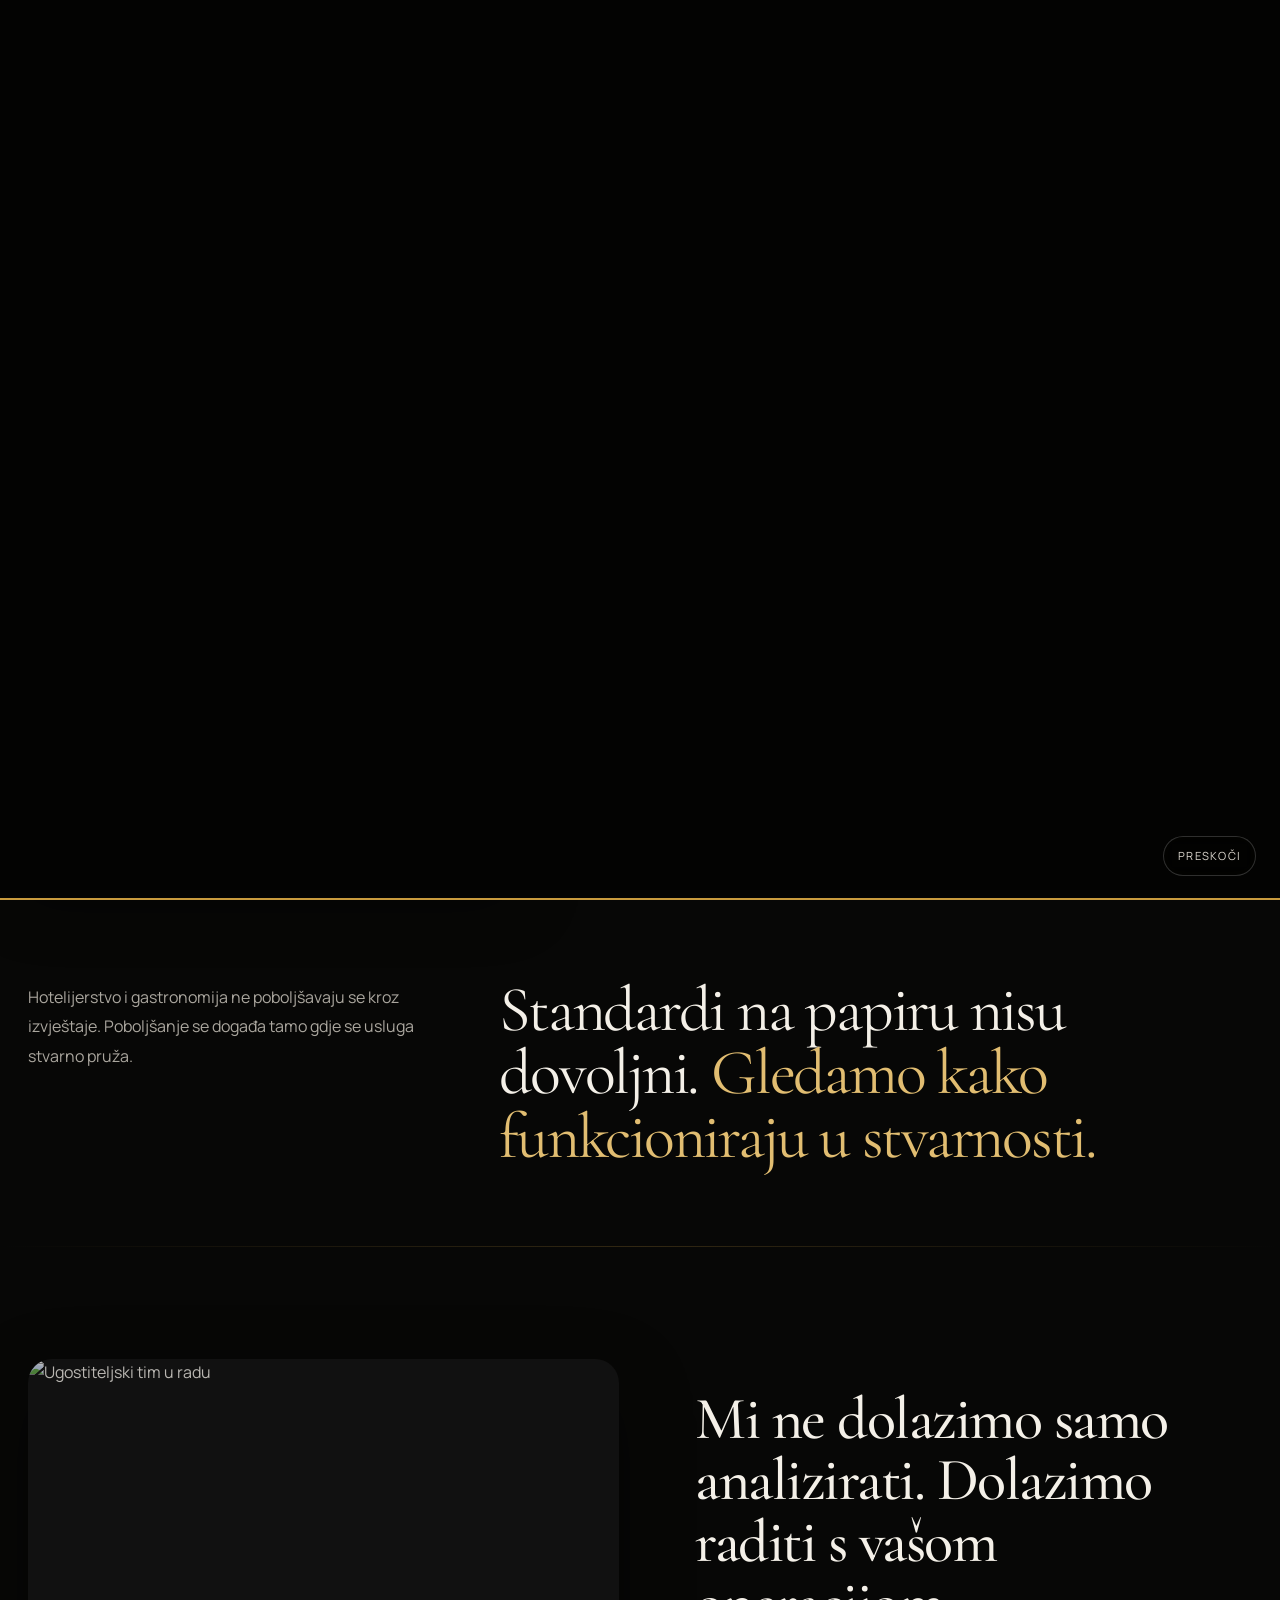
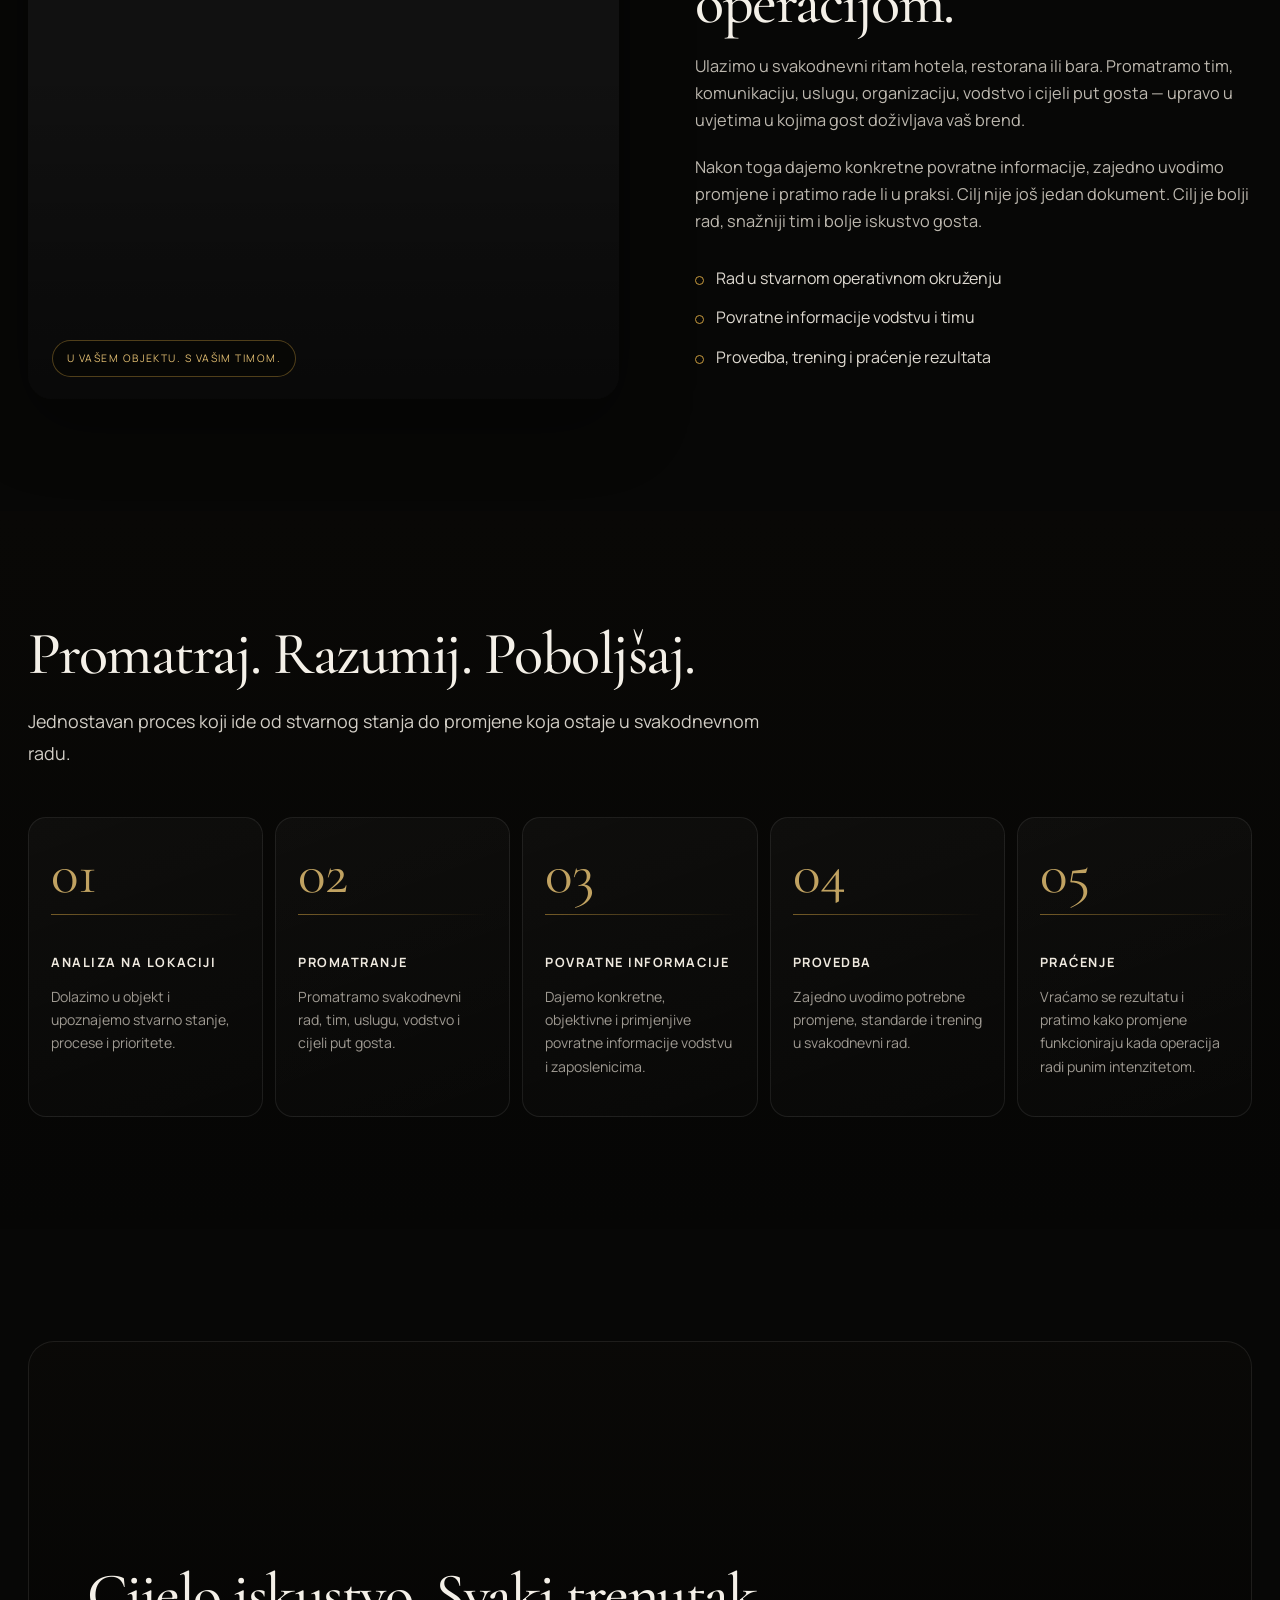
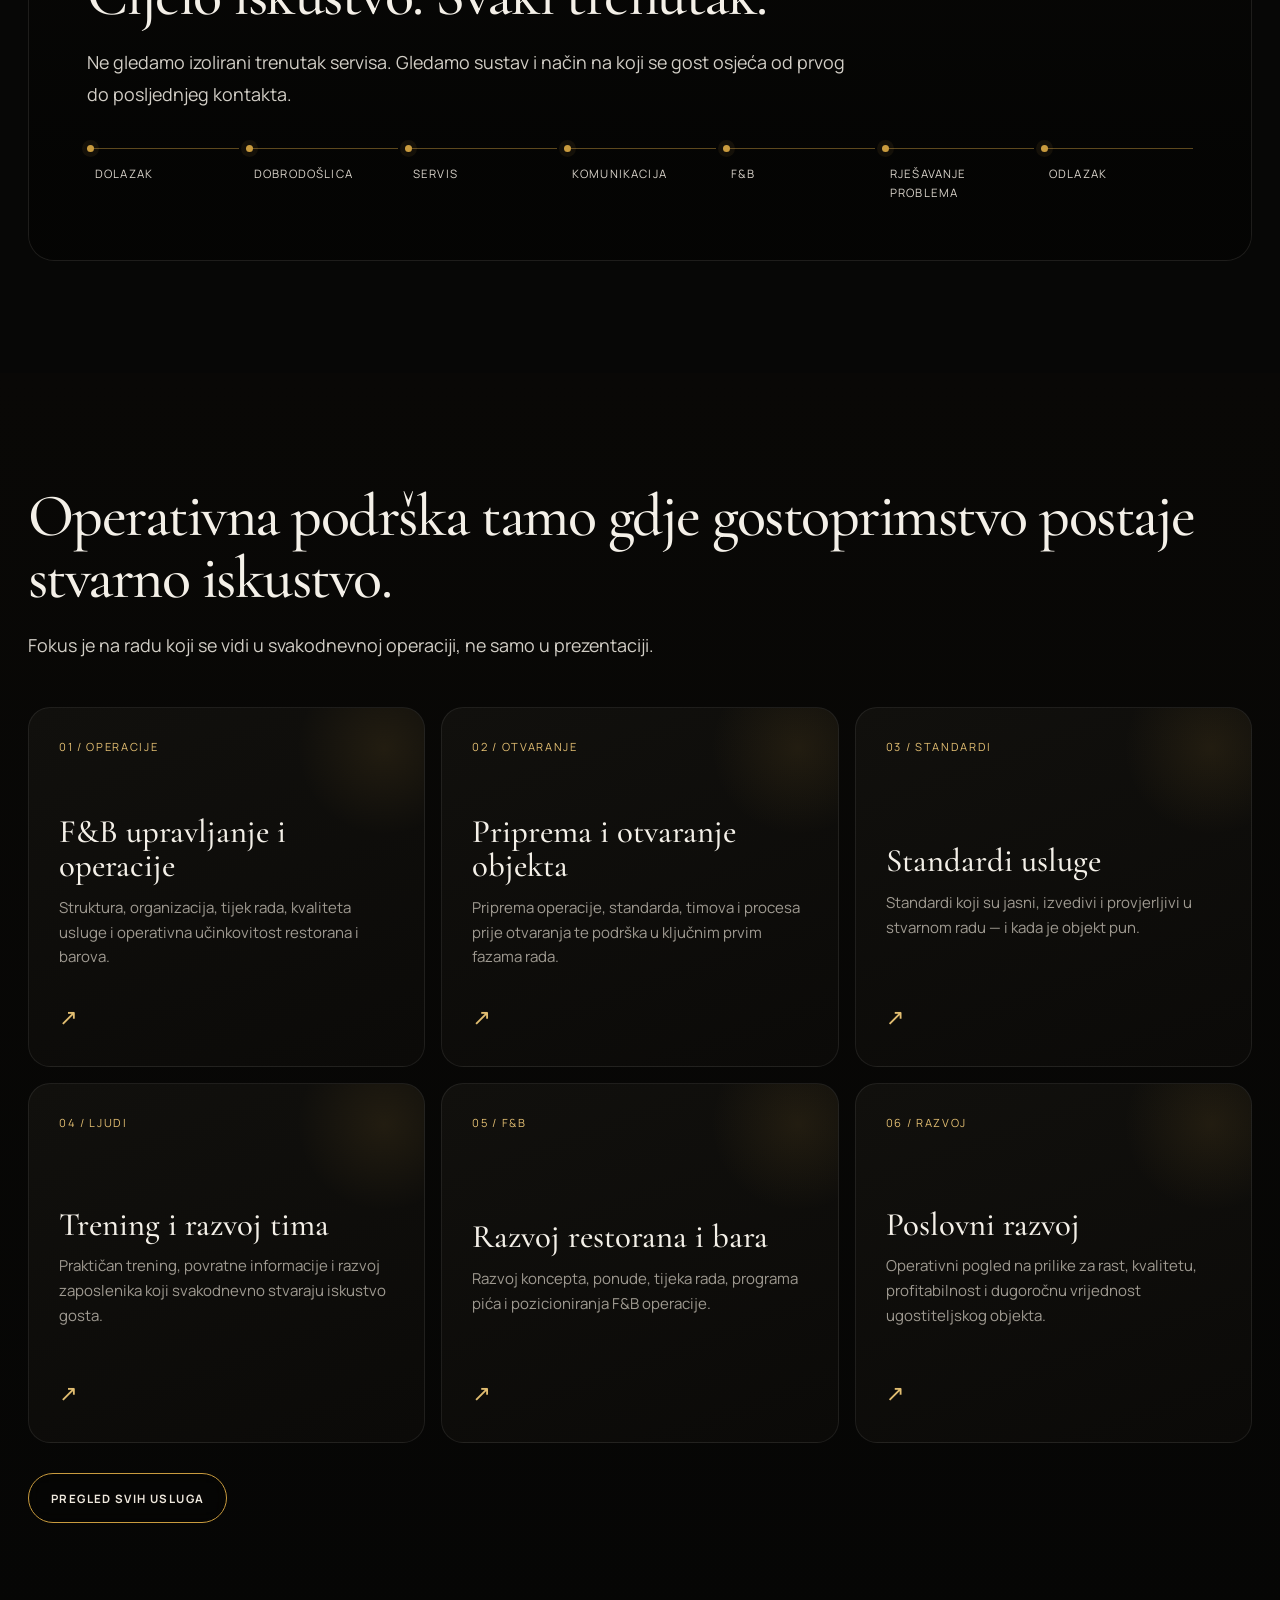
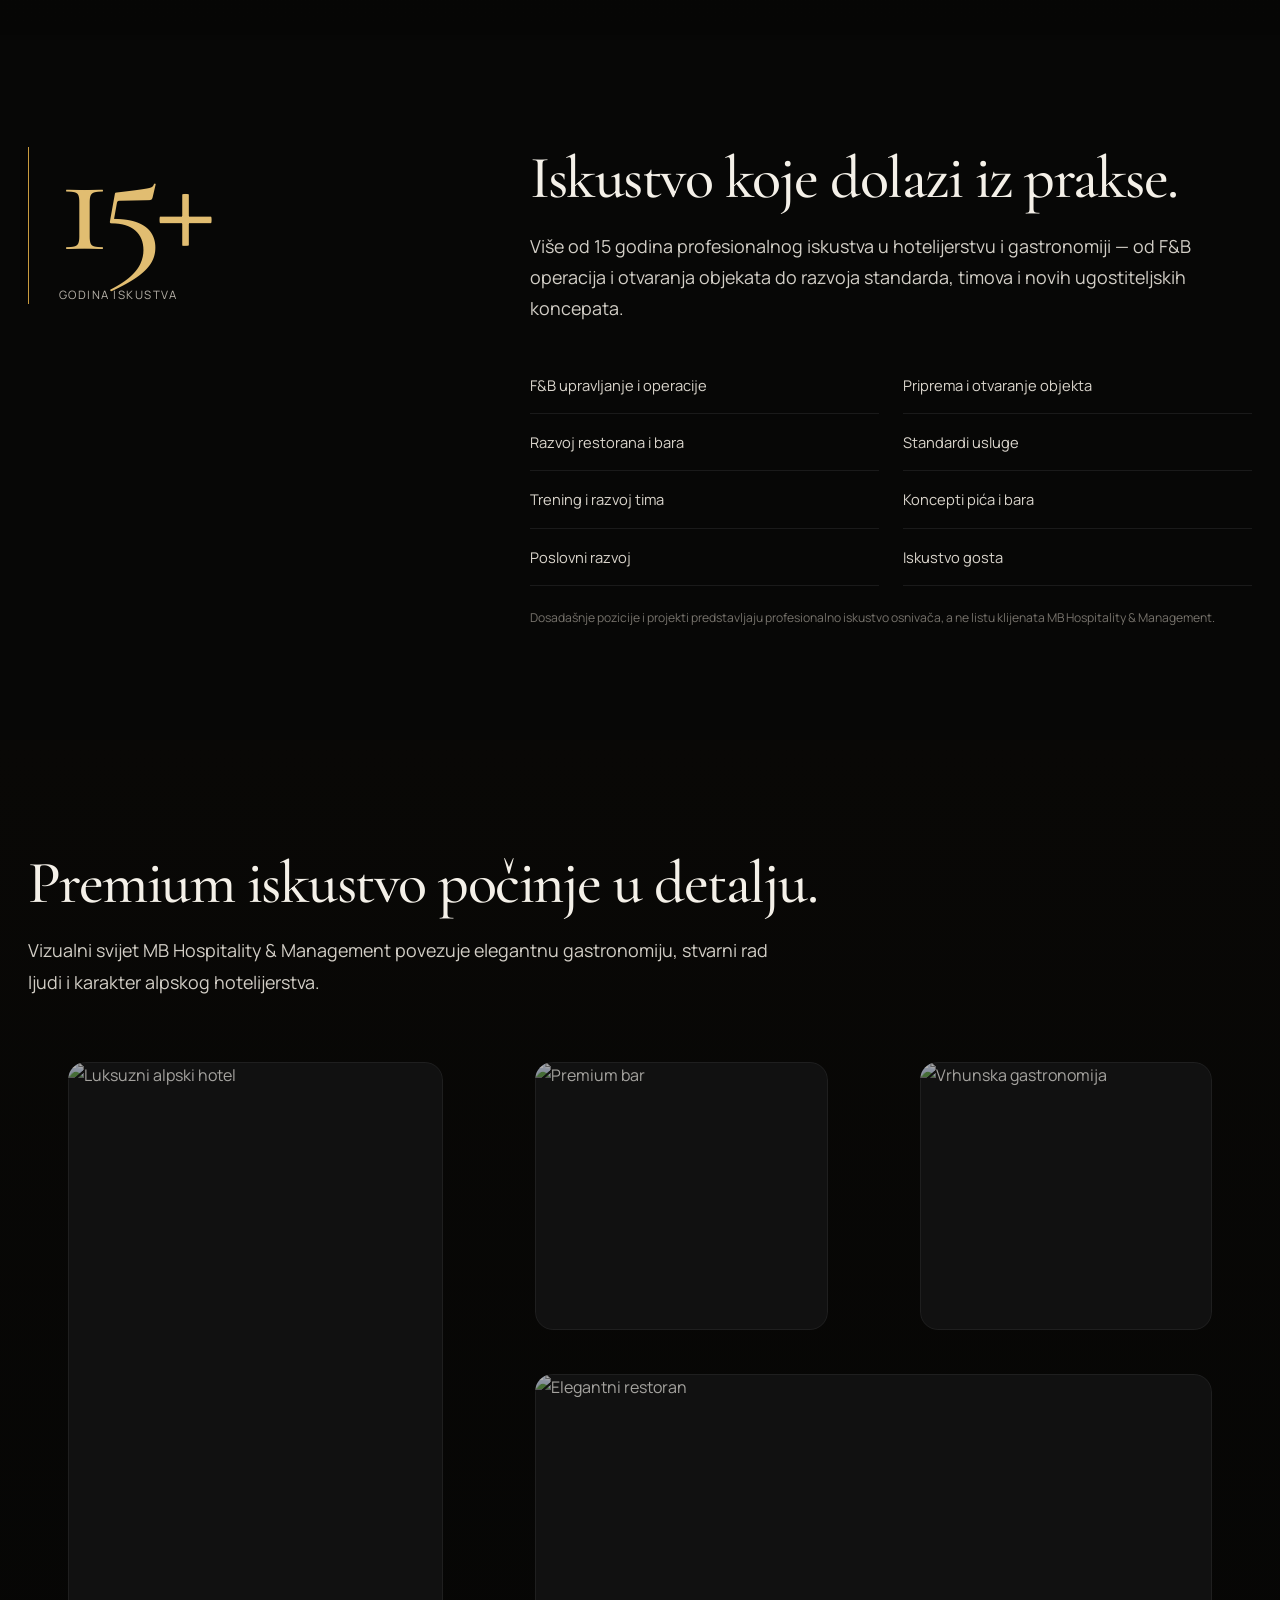
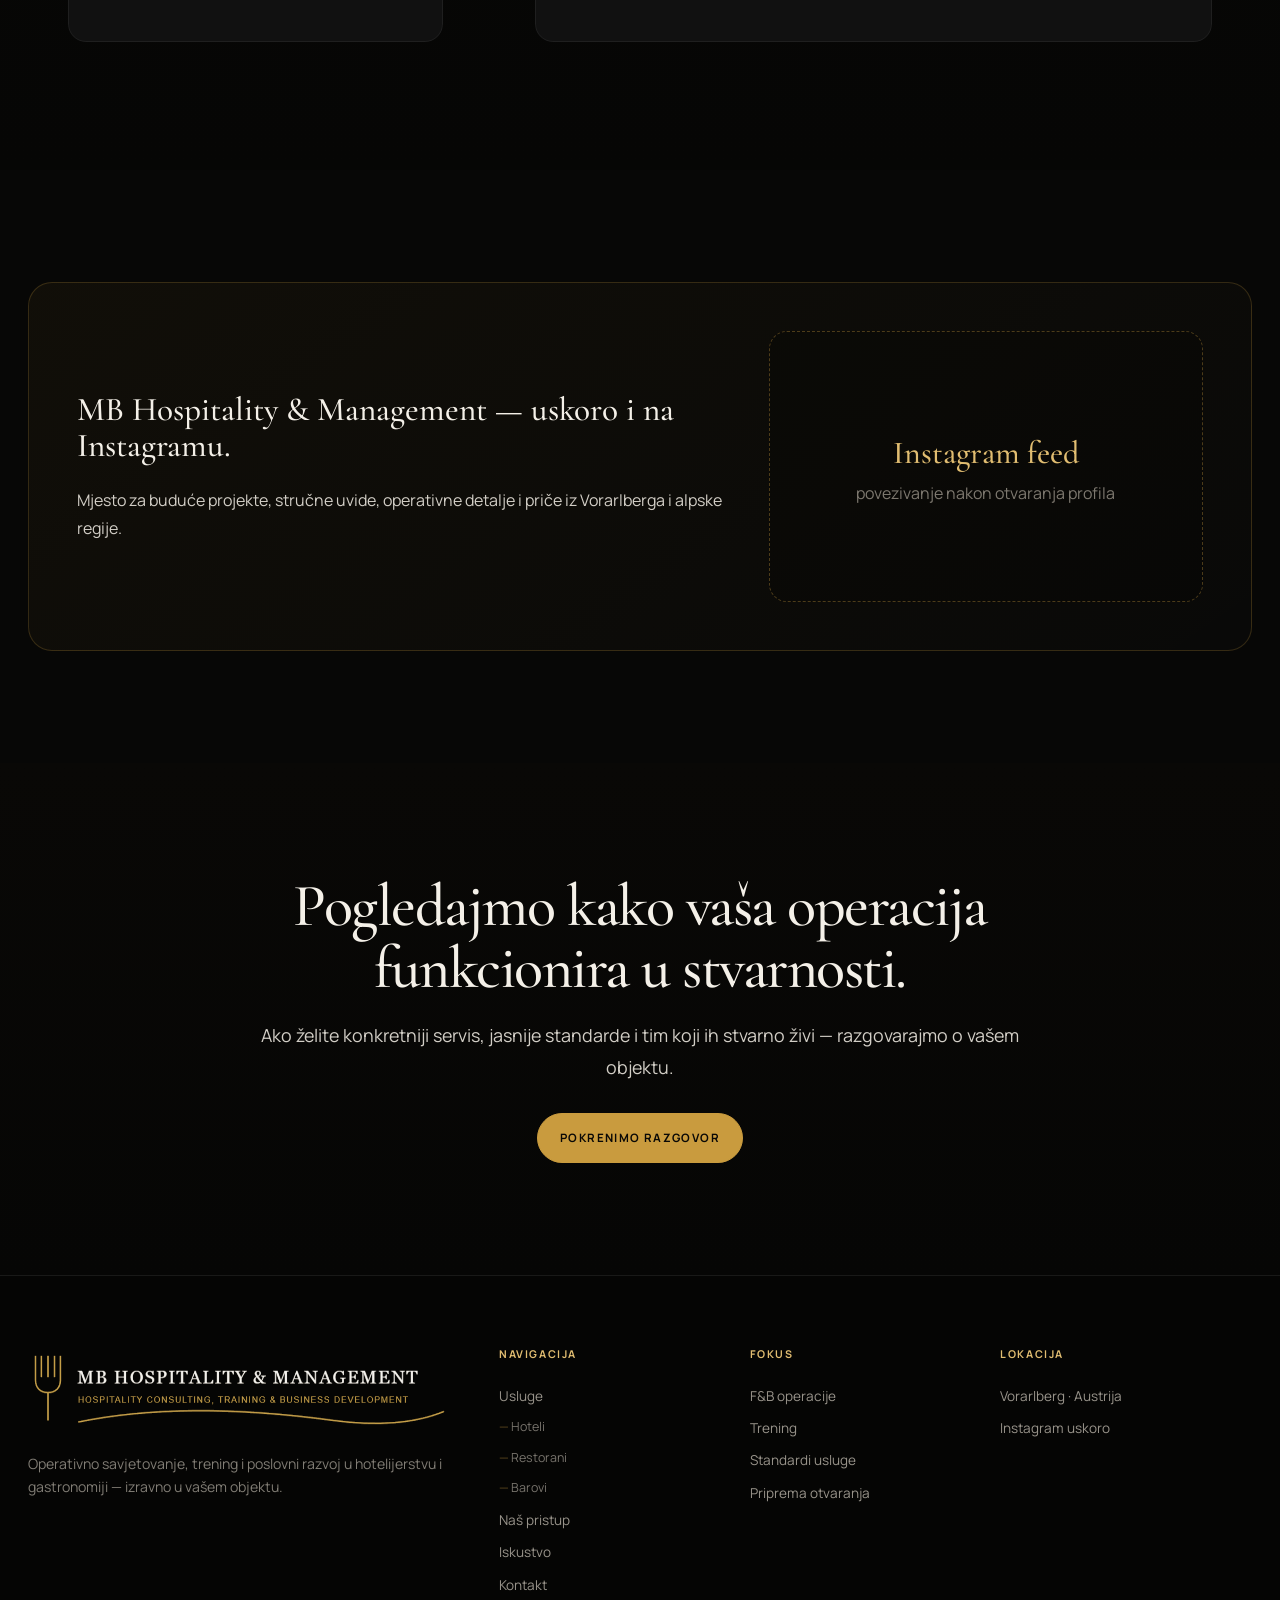
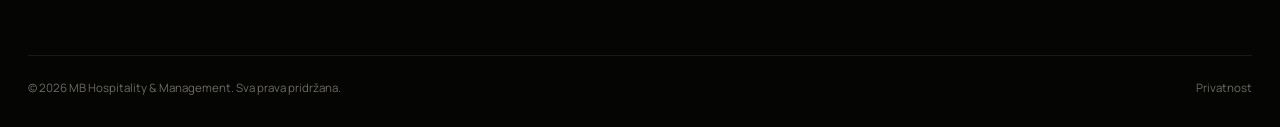
==== commit 3b0849db: "1" ====
--- a/index.html
+++ b/index.html
@@ -8,16 +8,26 @@
 <meta content="Premium on-site hospitality consulting, management, training i business development za hotele, restorane i barove u Vorarlbergu i alpskoj regiji." name="description"/>
 <title>MB Hospitality &amp; Management | Vorarlberg</title>
 <link href="assets/img/mark.png" rel="icon" type="image/png"/>
-<link href="https://images.unsplash.com" rel="preconnect"/><link href="https://fonts.googleapis.com" rel="preconnect"/>
-<link crossorigin="" href="https://fonts.gstatic.com" rel="preconnect"/><link as="style" href="https://fonts.googleapis.com/css2?family=Cormorant+Garamond:wght@400;500;600&amp;family=Manrope:wght@400;500;600;700&amp;display=swap" rel="preload"/><link href="https://fonts.googleapis.com/css2?family=Cormorant+Garamond:wght@400;500;600&amp;family=Manrope:wght@400;500;600;700&amp;display=swap" media="print" onload="this.onload=null;this.media='all'" rel="stylesheet"/><noscript><link href="https://fonts.googleapis.com/css2?family=Cormorant+Garamond:wght@400;500;600&amp;family=Manrope:wght@400;500;600;700&amp;display=swap" rel="stylesheet"/></noscript>
-<link as="image" data-mb-hero-preload="1" fetchpriority="high" href="https://images.unsplash.com/photo-1759038086397-2b7b1535da04?fit=crop&amp;fm=webp&amp;q=68&amp;w=960" imagesizes="100vw" imagesrcset="https://images.unsplash.com/photo-1759038086397-2b7b1535da04?fit=crop&amp;fm=webp&amp;q=68&amp;w=640 640w, https://images.unsplash.com/photo-1759038086397-2b7b1535da04?fit=crop&amp;fm=webp&amp;q=68&amp;w=960 960w, https://images.unsplash.com/photo-1759038086397-2b7b1535da04?fit=crop&amp;fm=webp&amp;q=70&amp;w=1280 1280w, https://images.unsplash.com/photo-1759038086397-2b7b1535da04?fit=crop&amp;fm=webp&amp;q=72&amp;w=1600 1600w" rel="preload"/><link href="assets/css/styles.css?v=20260818-performance-intro10-final" rel="stylesheet"/>
+<link href="https://fonts.googleapis.com" rel="preconnect"/>
+<link crossorigin="" href="https://fonts.gstatic.com" rel="preconnect"/>
+<link href="https://fonts.googleapis.com/css2?family=Cormorant+Garamond:wght@400;500;600&amp;family=Manrope:wght@400;500;600;700&amp;display=swap" rel="stylesheet"/>
+<link href="assets/css/styles.css?v=20260818-section-cleanup" rel="stylesheet"/>
 <script defer="" src="assets/js/config.js"></script>
-<script defer="" src="assets/js/app.js?v=20260818-performance-intro10-final"></script>
+<script defer="" src="assets/js/app.js?v=20260818-premium-polish4"></script>
 </head>
-<body class="intro-active" data-meta-key="home.meta" data-title-key="home.title">
+<body data-meta-key="home.meta" data-title-key="home.title">
+<div aria-hidden="true" class="cinematic-intro">
+<div class="intro-frame" style="background-image:url('https://images.unsplash.com/photo-1759038086397-2b7b1535da04?fit=crop&amp;fm=webp&amp;q=78&amp;w=2200')"></div>
+<div class="intro-frame" style="background-image:url('https://images.unsplash.com/photo-1781456651358-9b627372d6cf?fit=crop&amp;fm=webp&amp;q=78&amp;w=2200')"></div>
+<div class="intro-frame" style="background-image:url('https://images.unsplash.com/photo-1766832255363-c9f060ade8b0?fit=crop&amp;fm=webp&amp;q=78&amp;w=2200')"></div>
+<div class="intro-frame" style="background-image:url('https://images.unsplash.com/photo-1783496116776-2f286d05e7f2?fit=crop&amp;fm=webp&amp;q=78&amp;w=2200')"></div>
+<div class="intro-logo"><img alt="MB Hospitality &amp; Management" src="assets/img/logo.png"/></div>
+<button class="intro-skip" data-i18n="common.skip" type="button">Preskoči</button>
+<div class="intro-progress"></div>
+</div>
 <header class="site-header">
 <div class="nav-shell">
-<a aria-label="MB Hospitality &amp; Management" class="brand" href="index.html"><img alt="MB Hospitality &amp; Management" decoding="async" height="165" src="assets/img/logo.webp" width="800"/></a>
+<a aria-label="MB Hospitality &amp; Management" class="brand" href="index.html"><img alt="MB Hospitality &amp; Management" src="assets/img/logo.png"/></a>
 <nav aria-label="Glavna navigacija" class="desktop-nav" data-i18n-aria="aria.nav">
 <a data-i18n="nav.home" data-nav-page="index" href="index.html">Početna</a>
 <div class="nav-item nav-item--dropdown">
@@ -52,7 +62,10 @@
 </div><main>
 <section class="hero">
 <div class="hero__media">
-<img alt="" aria-hidden="true" class="hero__bg hero__bg--primary" data-intro-visual="1" decoding="async" fetchpriority="high" loading="eager" sizes="100vw" src="https://images.unsplash.com/photo-1759038086397-2b7b1535da04?fit=crop&amp;fm=webp&amp;q=68&amp;w=960" srcset="https://images.unsplash.com/photo-1759038086397-2b7b1535da04?fit=crop&amp;fm=webp&amp;q=68&amp;w=640 640w, https://images.unsplash.com/photo-1759038086397-2b7b1535da04?fit=crop&amp;fm=webp&amp;q=68&amp;w=960 960w, https://images.unsplash.com/photo-1759038086397-2b7b1535da04?fit=crop&amp;fm=webp&amp;q=70&amp;w=1280 1280w, https://images.unsplash.com/photo-1759038086397-2b7b1535da04?fit=crop&amp;fm=webp&amp;q=72&amp;w=1600 1600w"/></div><div aria-hidden="true" class="hero-intro"><div class="hero-intro__logo"><img alt="" decoding="async" height="165" src="assets/img/logo.webp" width="800"/></div><button aria-label="Preskoči uvodni video" class="hero-intro__skip intro-skip" data-i18n="common.skip" type="button">Preskoči</button><div class="hero-intro__progress"></div></div>
+<div class="hero__bg" style="background-image:url('https://images.unsplash.com/photo-1766832255363-c9f060ade8b0?fit=crop&amp;fm=webp&amp;q=82&amp;w=2400')"></div>
+<div class="hero__bg" style="background-image:url('https://images.unsplash.com/photo-1783496116776-2f286d05e7f2?fit=crop&amp;fm=webp&amp;q=82&amp;w=2400')"></div>
+<div class="hero__bg" style="background-image:url('https://images.unsplash.com/photo-1781456651358-9b627372d6cf?fit=crop&amp;fm=webp&amp;q=82&amp;w=2400')"></div>
+</div>
 <div class="container hero__content">
 <p class="eyebrow" data-i18n="hero.eyebrow">Vorarlberg · Alpine Hospitality</p>
 <h1 class="display"><span data-i18n="hero.line1">Ne savjetujemo iz daljine.</span> <span class="gold" data-i18n="hero.line2">Ulazimo u vašu operaciju.</span></h1>
@@ -71,7 +84,7 @@
 <hr class="rule"/>
 <section class="section">
 <div class="container split">
-<div class="split__media reveal"><img alt="Hospitality tim u radu" data-i18n-alt="alt.team" decoding="async" fetchpriority="low" loading="lazy" sizes="(max-width: 900px) 92vw, 50vw" src="https://images.unsplash.com/photo-1785960862202-169ad89e3469?fit=crop&amp;fm=webp&amp;q=72&amp;w=1600" srcset="https://images.unsplash.com/photo-1785960862202-169ad89e3469?fit=crop&amp;fm=webp&amp;q=72&amp;w=640 640w, https://images.unsplash.com/photo-1785960862202-169ad89e3469?fit=crop&amp;fm=webp&amp;q=72&amp;w=960 960w, https://images.unsplash.com/photo-1785960862202-169ad89e3469?fit=crop&amp;fm=webp&amp;q=72&amp;w=1280 1280w, https://images.unsplash.com/photo-1785960862202-169ad89e3469?fit=crop&amp;fm=webp&amp;q=72&amp;w=1600 1600w"/><span class="split__tag" data-i18n="diff.tag">U vašem objektu. S vašim timom.</span></div>
+<div class="split__media reveal"><img alt="Hospitality tim u radu" data-i18n-alt="alt.team" loading="lazy" src="https://images.unsplash.com/photo-1785960862202-169ad89e3469?fit=crop&amp;fm=webp&amp;q=80&amp;w=1600"/><span class="split__tag" data-i18n="diff.tag">U vašem objektu. S vašim timom.</span></div>
 <div class="split__copy reveal delay-1"><h2 class="h2" data-i18n="diff.title">Mi ne dolazimo samo analizirati. Dolazimo raditi s vašom operacijom.</h2><p data-i18n="diff.p1">Ulazimo u svakodnevni ritam hotela, restorana ili bara. Promatramo tim, komunikaciju, servis, organizaciju, management i cijeli Guest Journey — baš u uvjetima u kojima gost doživljava vaš brand.</p><p data-i18n="diff.p2">Nakon toga dajemo konkretan feedback, zajedno uvodimo promjene i pratimo rade li u praksi. Cilj nije još jedan dokument. Cilj je bolji rad, bolji tim i bolje iskustvo gosta.</p><ul class="checklist"><li data-i18n="diff.li1">Rad u stvarnom operativnom okruženju</li><li data-i18n="diff.li2">Feedback managementu i timu</li><li data-i18n="diff.li3">Implementacija, trening i follow-up</li></ul></div>
 </div>
 </section>
@@ -89,7 +102,7 @@
 </section>
 <section class="section">
 <div class="container journey-wrap reveal">
-<div class="journey-wrap__bg lazy-bg" data-bg-large="https://images.unsplash.com/photo-1758972575346-fea640f6c8fc?fit=crop&amp;fm=webp&amp;q=72&amp;w=1500" data-bg-small="https://images.unsplash.com/photo-1758972575346-fea640f6c8fc?fit=crop&amp;fm=webp&amp;q=70&amp;w=760"></div>
+<div class="journey-wrap__bg" style="background-image:url('https://images.unsplash.com/photo-1758972575346-fea640f6c8fc?fit=crop&amp;fm=webp&amp;q=80&amp;w=2000')"></div>
 <div class="journey-content"><h2 class="h2" data-i18n="journey.title">Cijelo iskustvo. Svaki trenutak.</h2><p class="lead" data-i18n="journey.lead">Ne gledamo izolirani trenutak servisa. Gledamo sustav i način na koji se gost osjeća od prvog do posljednjeg kontakta.</p><div class="journey-steps"><div class="journey-step" data-i18n="journey.1">Dolazak</div><div class="journey-step" data-i18n="journey.2">Dobrodošlica</div><div class="journey-step" data-i18n="journey.3">Servis</div><div class="journey-step" data-i18n="journey.4">Komunikacija</div><div class="journey-step" data-i18n="journey.5">F&amp;B</div><div class="journey-step" data-i18n="journey.6">Rješavanje problema</div><div class="journey-step" data-i18n="journey.7">Odlazak</div></div></div>
 </div>
 </section>
@@ -117,10 +130,10 @@
 <div class="container">
 <div class="reveal"><h2 class="h2" data-i18n="gallery.title">Premium iskustvo počinje u detalju.</h2><p class="lead" data-i18n="gallery.lead">Vizualni svijet MB Hospitality &amp; Management povezuje elegantnu gastronomiju, stvarni rad ljudi i karakter alpskog hotelijerstva.</p></div>
 <div class="gallery-grid">
-<figure class="gallery-item reveal"><img alt="Alpski hotel" data-i18n-alt="alt.alpineHotel" decoding="async" fetchpriority="low" loading="lazy" sizes="(max-width: 720px) 92vw, 45vw" src="https://images.unsplash.com/photo-1781456651358-9b627372d6cf?fit=crop&amp;fm=webp&amp;q=72&amp;w=1400" srcset="https://images.unsplash.com/photo-1781456651358-9b627372d6cf?fit=crop&amp;fm=webp&amp;q=72&amp;w=640 640w, https://images.unsplash.com/photo-1781456651358-9b627372d6cf?fit=crop&amp;fm=webp&amp;q=72&amp;w=960 960w, https://images.unsplash.com/photo-1781456651358-9b627372d6cf?fit=crop&amp;fm=webp&amp;q=72&amp;w=1280 1280w, https://images.unsplash.com/photo-1781456651358-9b627372d6cf?fit=crop&amp;fm=webp&amp;q=72&amp;w=1400 1400w"/></figure>
-<figure class="gallery-item reveal delay-1"><img alt="Premium bar" data-i18n-alt="alt.premiumBar" decoding="async" fetchpriority="low" loading="lazy" sizes="(max-width: 720px) 92vw, 45vw" src="https://images.unsplash.com/photo-1783496116776-2f286d05e7f2?fit=crop&amp;fm=webp&amp;q=72&amp;w=1200" srcset="https://images.unsplash.com/photo-1783496116776-2f286d05e7f2?fit=crop&amp;fm=webp&amp;q=72&amp;w=640 640w, https://images.unsplash.com/photo-1783496116776-2f286d05e7f2?fit=crop&amp;fm=webp&amp;q=72&amp;w=960 960w, https://images.unsplash.com/photo-1783496116776-2f286d05e7f2?fit=crop&amp;fm=webp&amp;q=72&amp;w=1200 1200w"/></figure>
-<figure class="gallery-item reveal delay-2"><img alt="Fine dining" data-i18n-alt="alt.fineDining" decoding="async" fetchpriority="low" loading="lazy" sizes="(max-width: 720px) 92vw, 45vw" src="https://images.unsplash.com/photo-1758972575346-fea640f6c8fc?fit=crop&amp;fm=webp&amp;q=72&amp;w=1200" srcset="https://images.unsplash.com/photo-1758972575346-fea640f6c8fc?fit=crop&amp;fm=webp&amp;q=72&amp;w=640 640w, https://images.unsplash.com/photo-1758972575346-fea640f6c8fc?fit=crop&amp;fm=webp&amp;q=72&amp;w=960 960w, https://images.unsplash.com/photo-1758972575346-fea640f6c8fc?fit=crop&amp;fm=webp&amp;q=72&amp;w=1200 1200w"/></figure>
-<figure class="gallery-item reveal"><img alt="Elegantni restoran" data-i18n-alt="alt.restaurant" decoding="async" fetchpriority="low" loading="lazy" sizes="(max-width: 720px) 92vw, 45vw" src="https://images.unsplash.com/photo-1766832255363-c9f060ade8b0?fit=crop&amp;fm=webp&amp;q=72&amp;w=1600" srcset="https://images.unsplash.com/photo-1766832255363-c9f060ade8b0?fit=crop&amp;fm=webp&amp;q=72&amp;w=640 640w, https://images.unsplash.com/photo-1766832255363-c9f060ade8b0?fit=crop&amp;fm=webp&amp;q=72&amp;w=960 960w, https://images.unsplash.com/photo-1766832255363-c9f060ade8b0?fit=crop&amp;fm=webp&amp;q=72&amp;w=1280 1280w, https://images.unsplash.com/photo-1766832255363-c9f060ade8b0?fit=crop&amp;fm=webp&amp;q=72&amp;w=1600 1600w"/></figure>
+<figure class="gallery-item reveal"><img alt="Alpski hotel" data-i18n-alt="alt.alpineHotel" loading="lazy" src="https://images.unsplash.com/photo-1781456651358-9b627372d6cf?fit=crop&amp;fm=webp&amp;q=78&amp;w=1400"/></figure>
+<figure class="gallery-item reveal delay-1"><img alt="Premium bar" data-i18n-alt="alt.premiumBar" loading="lazy" src="https://images.unsplash.com/photo-1783496116776-2f286d05e7f2?fit=crop&amp;fm=webp&amp;q=78&amp;w=1200"/></figure>
+<figure class="gallery-item reveal delay-2"><img alt="Fine dining" data-i18n-alt="alt.fineDining" loading="lazy" src="https://images.unsplash.com/photo-1758972575346-fea640f6c8fc?fit=crop&amp;fm=webp&amp;q=78&amp;w=1200"/></figure>
+<figure class="gallery-item reveal"><img alt="Elegantni restoran" data-i18n-alt="alt.restaurant" loading="lazy" src="https://images.unsplash.com/photo-1766832255363-c9f060ade8b0?fit=crop&amp;fm=webp&amp;q=78&amp;w=1700"/></figure>
 </div>
 </div>
 </section>
@@ -134,7 +147,7 @@
 <div class="container reveal" style="max-width:960px;text-align:center"><h2 class="h2" data-i18n="cta.title">Pogledajmo kako vaša operacija funkcionira u stvarnosti.</h2><p class="lead" data-i18n="cta.text" style="margin-inline:auto">Ako želite konkretniji servis, jasnije standarde i tim koji ih stvarno živi — razgovarajmo o vašem objektu.</p><a class="btn btn--gold" data-i18n="cta.button" href="kontakt.html" style="margin-top:30px">Pokrenimo razgovor</a></div>
 </section>
 </main>
-<footer class="site-footer"><div class="container"><div class="footer-grid"><div class="footer-brand"><img alt="MB Hospitality &amp; Management" decoding="async" height="165" src="assets/img/logo.webp" width="800"/><p data-i18n="footer.copy">Operativni hospitality consulting, trening i business development izravno u vašem objektu.</p></div><div class="footer-col"><h4 data-i18n="footer.nav">Navigacija</h4><a data-i18n="nav.services" href="usluge.html">Usluge</a><a class="footer-sub" data-i18n="nav.hotels" href="hoteli.html">Hoteli</a><a class="footer-sub" data-i18n="nav.restaurants" href="restorani.html">Restorani</a><a class="footer-sub" data-i18n="nav.bars" href="barovi.html">Barovi</a><a data-i18n="nav.approach" href="pristup.html">Naš pristup</a><a data-i18n="nav.experience" href="iskustvo.html">Iskustvo</a><a data-i18n="nav.contact" href="kontakt.html">Kontakt</a></div><div class="footer-col"><h4 data-i18n="footer.focus">Fokus</h4><span data-i18n="footer.f1">F&amp;B operacije</span><span data-i18n="footer.f2">Trening</span><span data-i18n="footer.f3">Standardi usluge</span><span data-i18n="footer.f4">Priprema otvaranja</span></div><div class="footer-col"><h4 data-i18n="footer.location">Lokacija</h4><span data-i18n="common.location">Vorarlberg · Austrija</span><a data-i18n="footer.instagram" data-instagram-link="" href="#">Instagram uskoro</a></div></div><div class="footer-bottom"><span>© 2026 MB Hospitality &amp; Management. <span data-i18n="footer.rights">Sva prava pridržana.</span></span><a data-i18n="footer.privacy" href="privatnost.html">Privatnost</a></div></div></footer>
+<footer class="site-footer"><div class="container"><div class="footer-grid"><div class="footer-brand"><img alt="MB Hospitality &amp; Management" src="assets/img/logo.png"/><p data-i18n="footer.copy">Operativni hospitality consulting, trening i business development izravno u vašem objektu.</p></div><div class="footer-col"><h4 data-i18n="footer.nav">Navigacija</h4><a data-i18n="nav.services" href="usluge.html">Usluge</a><a class="footer-sub" data-i18n="nav.hotels" href="hoteli.html">Hoteli</a><a class="footer-sub" data-i18n="nav.restaurants" href="restorani.html">Restorani</a><a class="footer-sub" data-i18n="nav.bars" href="barovi.html">Barovi</a><a data-i18n="nav.approach" href="pristup.html">Naš pristup</a><a data-i18n="nav.experience" href="iskustvo.html">Iskustvo</a><a data-i18n="nav.contact" href="kontakt.html">Kontakt</a></div><div class="footer-col"><h4 data-i18n="footer.focus">Fokus</h4><span data-i18n="footer.f1">F&amp;B operacije</span><span data-i18n="footer.f2">Trening</span><span data-i18n="footer.f3">Standardi usluge</span><span data-i18n="footer.f4">Priprema otvaranja</span></div><div class="footer-col"><h4 data-i18n="footer.location">Lokacija</h4><span data-i18n="common.location">Vorarlberg · Austrija</span><a data-i18n="footer.instagram" data-instagram-link="" href="#">Instagram uskoro</a></div></div><div class="footer-bottom"><span>© 2026 MB Hospitality &amp; Management. <span data-i18n="footer.rights">Sva prava pridržana.</span></span><a data-i18n="footer.privacy" href="privatnost.html">Privatnost</a></div></div></footer>
 <div class="cookie-bar"><p data-i18n="cookie.text">Koristimo samo osnovne lokalne postavke potrebne za jezik i iskustvo stranice. Nema marketinških kolačića u ovoj verziji.</p><div class="cookie-actions"><button data-cookie-ok="" data-i18n="cookie.ok" type="button">U redu</button><a class="btn btn--ghost" data-i18n="cookie.more" href="privatnost.html">Privatnost</a></div></div>
 </body>
 </html>
--- a/assets/css/styles.css
+++ b/assets/css/styles.css
@@ -65,6 +65,23 @@
 .mobile-menu .lang-switch{margin-top:20px}
 .mobile-menu__footer{position:absolute;bottom:30px;color:var(--muted-2);font-size:.74rem;letter-spacing:.12em;text-transform:uppercase}
 
+/* intro */
+.cinematic-intro{position:fixed;inset:0;z-index:120;background:#030302;overflow:hidden;transition:opacity .7s ease,visibility .7s ease}
+.cinematic-intro.hidden{opacity:0;visibility:hidden;pointer-events:none}
+.intro-frame{position:absolute;inset:0;background-size:cover;background-position:center;opacity:0;transform:scale(1.05);filter:saturate(.72) brightness(.62) contrast(1.08);animation:introFrame 10s linear forwards}
+.intro-frame::after{content:"";position:absolute;inset:0;background:linear-gradient(180deg,rgba(0,0,0,.15),rgba(0,0,0,.5))}
+.intro-frame:nth-child(1){animation-delay:0s}
+.intro-frame:nth-child(2){animation-delay:2s}
+.intro-frame:nth-child(3){animation-delay:4s}
+.intro-frame:nth-child(4){animation-delay:6s}
+@keyframes introFrame{0%{opacity:0;transform:scale(1.06)}5%{opacity:1}18%{opacity:1}24%{opacity:0;transform:scale(1)}100%{opacity:0}}
+.intro-logo{position:absolute;inset:0;display:grid;place-items:center;background:#050504;opacity:0;animation:introLogo 10s linear forwards;animation-delay:0s}
+.intro-logo img{width:min(780px,82vw);filter:drop-shadow(0 10px 30px rgba(0,0,0,.4))}
+@keyframes introLogo{0%,78%{opacity:0}82%,97%{opacity:1}100%{opacity:0}}
+.intro-skip{position:absolute;right:24px;bottom:24px;z-index:3;border:1px solid rgba(255,255,255,.18);background:rgba(0,0,0,.3);color:#ddd8cf;border-radius:999px;padding:10px 14px;font-size:.7rem;letter-spacing:.11em;text-transform:uppercase;cursor:pointer;backdrop-filter:blur(10px)}
+.intro-progress{position:absolute;left:0;bottom:0;height:2px;background:var(--gold);animation:introProgress 10s linear forwards;z-index:3}
+@keyframes introProgress{from{width:0}to{width:100%}}
+
 /* hero */
 .hero{min-height:100dvh;position:relative;display:grid;align-items:end;overflow:hidden;padding:150px 0 82px;background:#050504}
 .hero__media{position:absolute;inset:0;overflow:hidden}
@@ -218,8 +235,9 @@
   .detail-row{grid-template-columns:1fr;padding:26px}.detail-row p{grid-column:auto}.detail-row__num{font-size:2.2rem}
   .form-grid{grid-template-columns:1fr}.field--full{grid-column:auto}.contact-form{padding:24px}
   .footer-grid{grid-template-columns:1fr}.footer-brand,.footer-col:last-child{grid-column:auto}.footer-bottom{flex-direction:column}
-}
-@media (prefers-reduced-motion:reduce){*,*::before,*::after{animation-duration:.01ms!important;animation-iteration-count:1!important;scroll-behavior:auto!important;transition-duration:.01ms!important}.reveal{opacity:1;transform:none}}
+  .intro-skip{right:14px;bottom:14px}.intro-logo img{width:92vw}
+}
+@media (prefers-reduced-motion:reduce){*,*::before,*::after{animation-duration:.01ms!important;animation-iteration-count:1!important;scroll-behavior:auto!important;transition-duration:.01ms!important}.cinematic-intro{display:none}.reveal{opacity:1;transform:none}}
 
 
 /* sector navigation + sector pages */
@@ -538,97 +556,3 @@
   .statement--clean > div:first-child{padding-top:0}
   .statement--clean .muted{max-width:620px}
 }
-
-
-/* 2026-08-18 final performance pass
-   - immediate responsive LCP image
-   - desktop-only deferred hero slideshow
-   - lazy decorative backgrounds
-   - no blocking cinematic overlay on first mobile load */
-img.hero__bg{
-  width:106%;
-  height:106%;
-  object-fit:cover;
-  object-position:center;
-}
-.hero__bg--primary{
-  opacity:1;
-  animation:none;
-  transform:scale(1.04);
-}
-.hero__bg--secondary{
-  opacity:0;
-  animation:none;
-  background-size:cover;
-  background-position:center;
-}
-.hero.hero--slideshow .hero__bg--primary{
-  animation:heroPrimary 24s linear infinite;
-}
-.hero.hero--slideshow .hero__bg--secondary:nth-child(2){
-  animation:heroCrossfade 24s linear infinite;
-  animation-delay:8s;
-}
-.hero.hero--slideshow .hero__bg--secondary:nth-child(3){
-  animation:heroCrossfade 24s linear infinite;
-  animation-delay:16s;
-}
-@keyframes heroPrimary{
-  0%,31%{opacity:1;transform:scale(1.06)}
-  41%,100%{opacity:0;transform:scale(1.01)}
-}
-.page-hero__img{
-  width:100%;
-  height:100%;
-  object-fit:cover;
-  object-position:center;
-}
-.sector-page-hero .page-hero__img{object-position:center 55%}
-.lazy-bg{background-color:#0b0a08}
-@media (max-width:900px){
-  .hero__bg--secondary{display:none!important}
-  .hero__bg--primary{opacity:1!important;animation:none!important;transform:scale(1.025)}
-}
-
-
-/* 2026-08-18 — client-required 10s cinematic intro, optimized as part of the hero.
-   Important: no separate page-sized image overlay. The same critical hero image element
-   is visible from the first paint and changes through the intro sequence. */
-.hero{isolation:isolate}
-.hero__media{z-index:0}
-.hero__media::before,.hero__media::after{transition:opacity .7s ease}
-.hero-intro{position:absolute;inset:0;z-index:12;pointer-events:none;display:block}
-.hero-intro__logo{position:absolute;inset:0;display:grid;place-items:center;background:#050504;opacity:0;visibility:hidden;transition:opacity .38s ease,visibility .38s ease;padding:clamp(24px,5vw,70px)}
-.hero-intro__logo img{width:min(800px,84vw);height:auto;filter:drop-shadow(0 12px 38px rgba(0,0,0,.42))}
-.hero-intro.logo-phase .hero-intro__logo{opacity:1;visibility:visible}
-.hero-intro__skip{position:absolute;right:max(18px,env(safe-area-inset-right));bottom:max(20px,env(safe-area-inset-bottom));z-index:3;pointer-events:auto;border:1px solid rgba(225,189,113,.34);background:rgba(4,4,3,.46);color:#e4ded5;border-radius:999px;padding:11px 16px;font:600 .66rem/1 var(--sans);letter-spacing:.13em;text-transform:uppercase;cursor:pointer;backdrop-filter:blur(12px);transition:border-color .25s ease,background .25s ease,color .25s ease}
-.hero-intro__skip:hover{border-color:rgba(225,189,113,.72);background:rgba(201,155,62,.12);color:#fff}
-.hero-intro__progress{position:absolute;left:0;bottom:0;height:2px;width:0;background:linear-gradient(90deg,var(--gold),var(--gold-2));box-shadow:0 0 18px rgba(201,155,62,.32)}
-body.intro-active .hero-intro__progress{animation:mbIntroProgress 10s linear forwards}
-@keyframes mbIntroProgress{from{width:0}to{width:100%}}
-
-/* The intro is first. Navigation and copy fade in only after it ends. */
-.site-header{transition:opacity .7s ease,transform .7s cubic-bezier(.2,.7,.2,1)}
-.hero__content,.hero__meta,.scroll-cue{transition:opacity .75s ease,transform .75s cubic-bezier(.2,.7,.2,1)}
-body.intro-active .site-header{opacity:0;transform:translateY(-14px);pointer-events:none}
-body.intro-active .hero__content,body.intro-active .hero__meta,body.intro-active .scroll-cue{opacity:0;transform:translateY(18px);pointer-events:none}
-body.intro-active .cookie-bar{opacity:0!important;pointer-events:none!important}
-body.intro-active .hero__media::before{opacity:.55}
-body.intro-active .hero__media::after{opacity:.25}
-
-/* Subtle film movement on the single image element. Switching sources does not create
-   multiple simultaneous full-resolution background requests. */
-body.intro-active .hero__bg--primary{animation:mbIntroKenBurns 1.65s ease-out both;transform-origin:center center}
-body.intro-active .hero__bg--primary.intro-cut{animation:none}
-body.intro-active .hero__bg--primary.intro-cut-active{animation:mbIntroKenBurns 1.65s ease-out both}
-@keyframes mbIntroKenBurns{from{transform:scale(1.055);filter:saturate(.68) brightness(.48) contrast(1.08)}to{transform:scale(1.018);filter:saturate(.74) brightness(.56) contrast(1.08)}}
-.hero-intro.ended{opacity:0;visibility:hidden;pointer-events:none;transition:opacity .7s ease,visibility .7s ease}
-
-@media (max-width:900px){
-  .hero-intro__skip{right:18px;bottom:18px;padding:10px 14px}
-  .hero-intro__logo img{width:min(88vw,620px)}
-}
-@media (prefers-reduced-motion:reduce){
-  .hero-intro{display:none!important}
-  body.intro-active .site-header,body.intro-active .hero__content,body.intro-active .hero__meta,body.intro-active .scroll-cue{opacity:1;transform:none;pointer-events:auto}
-}
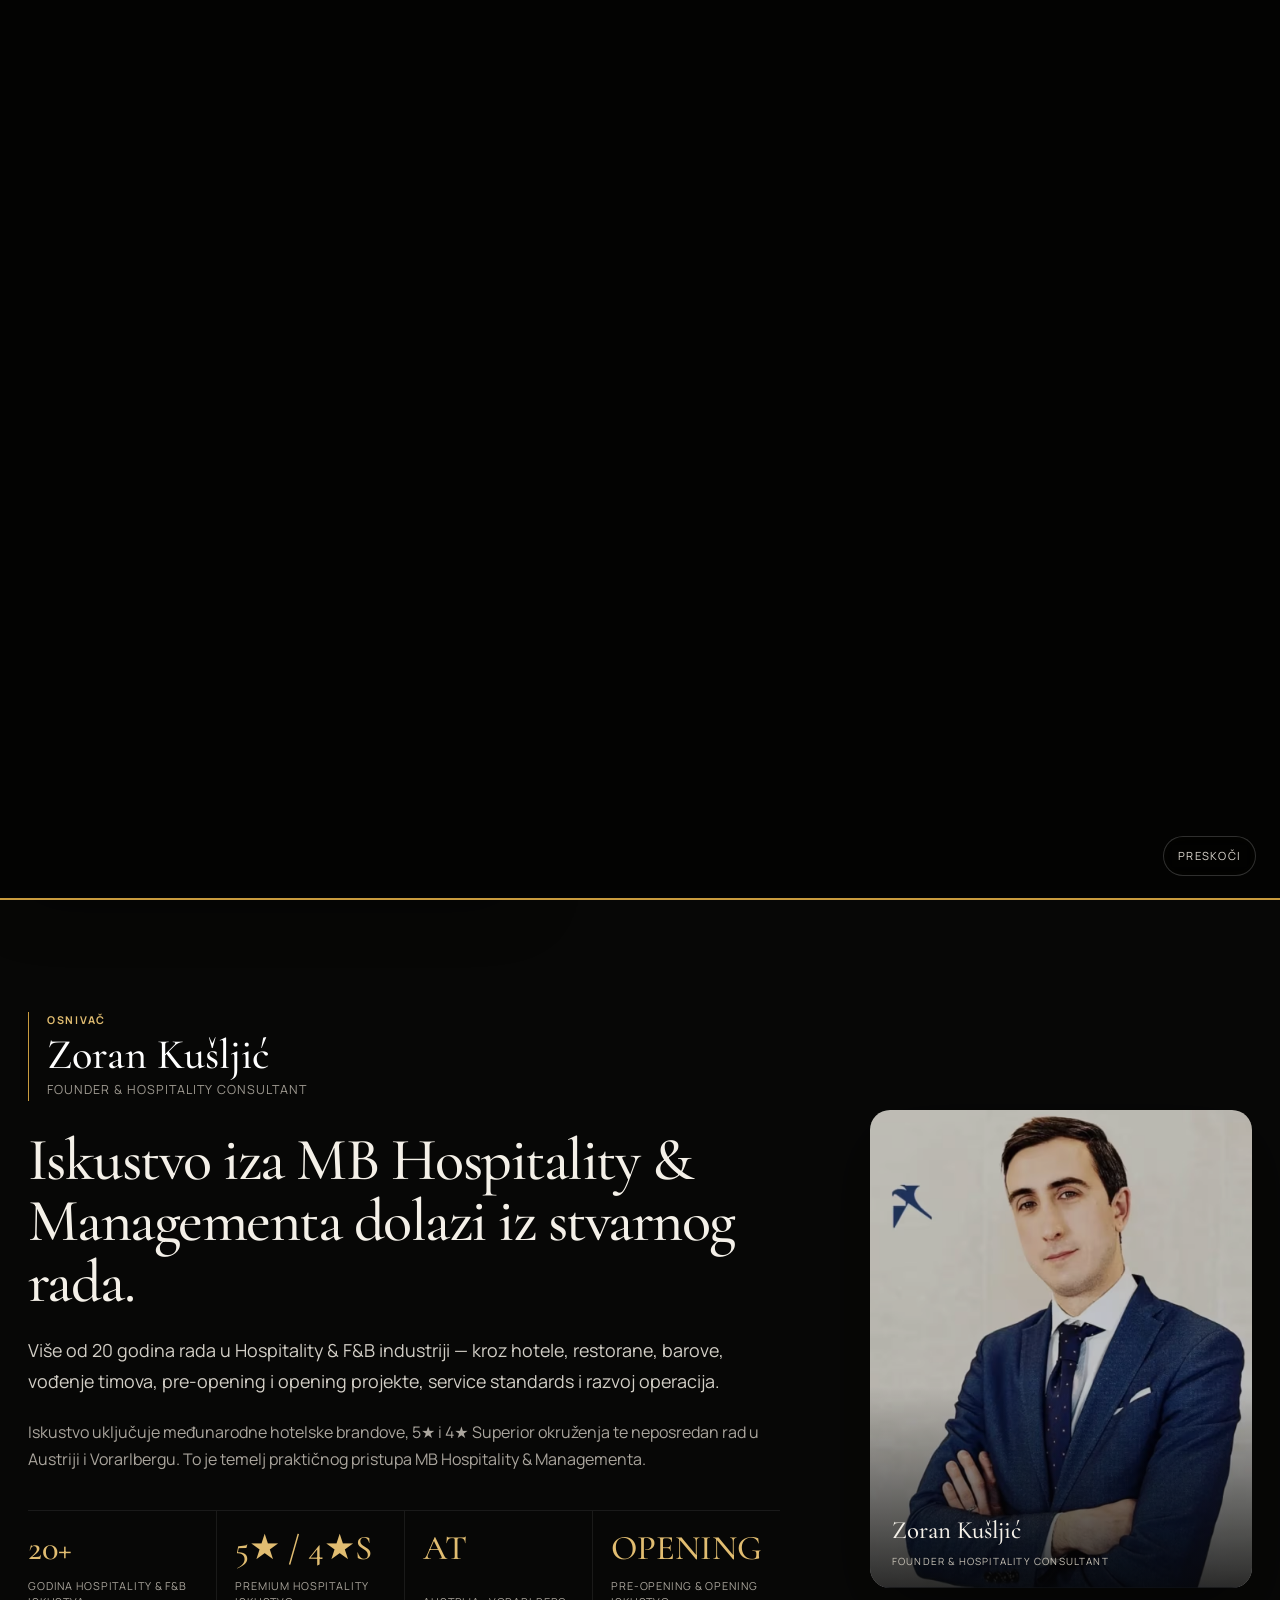
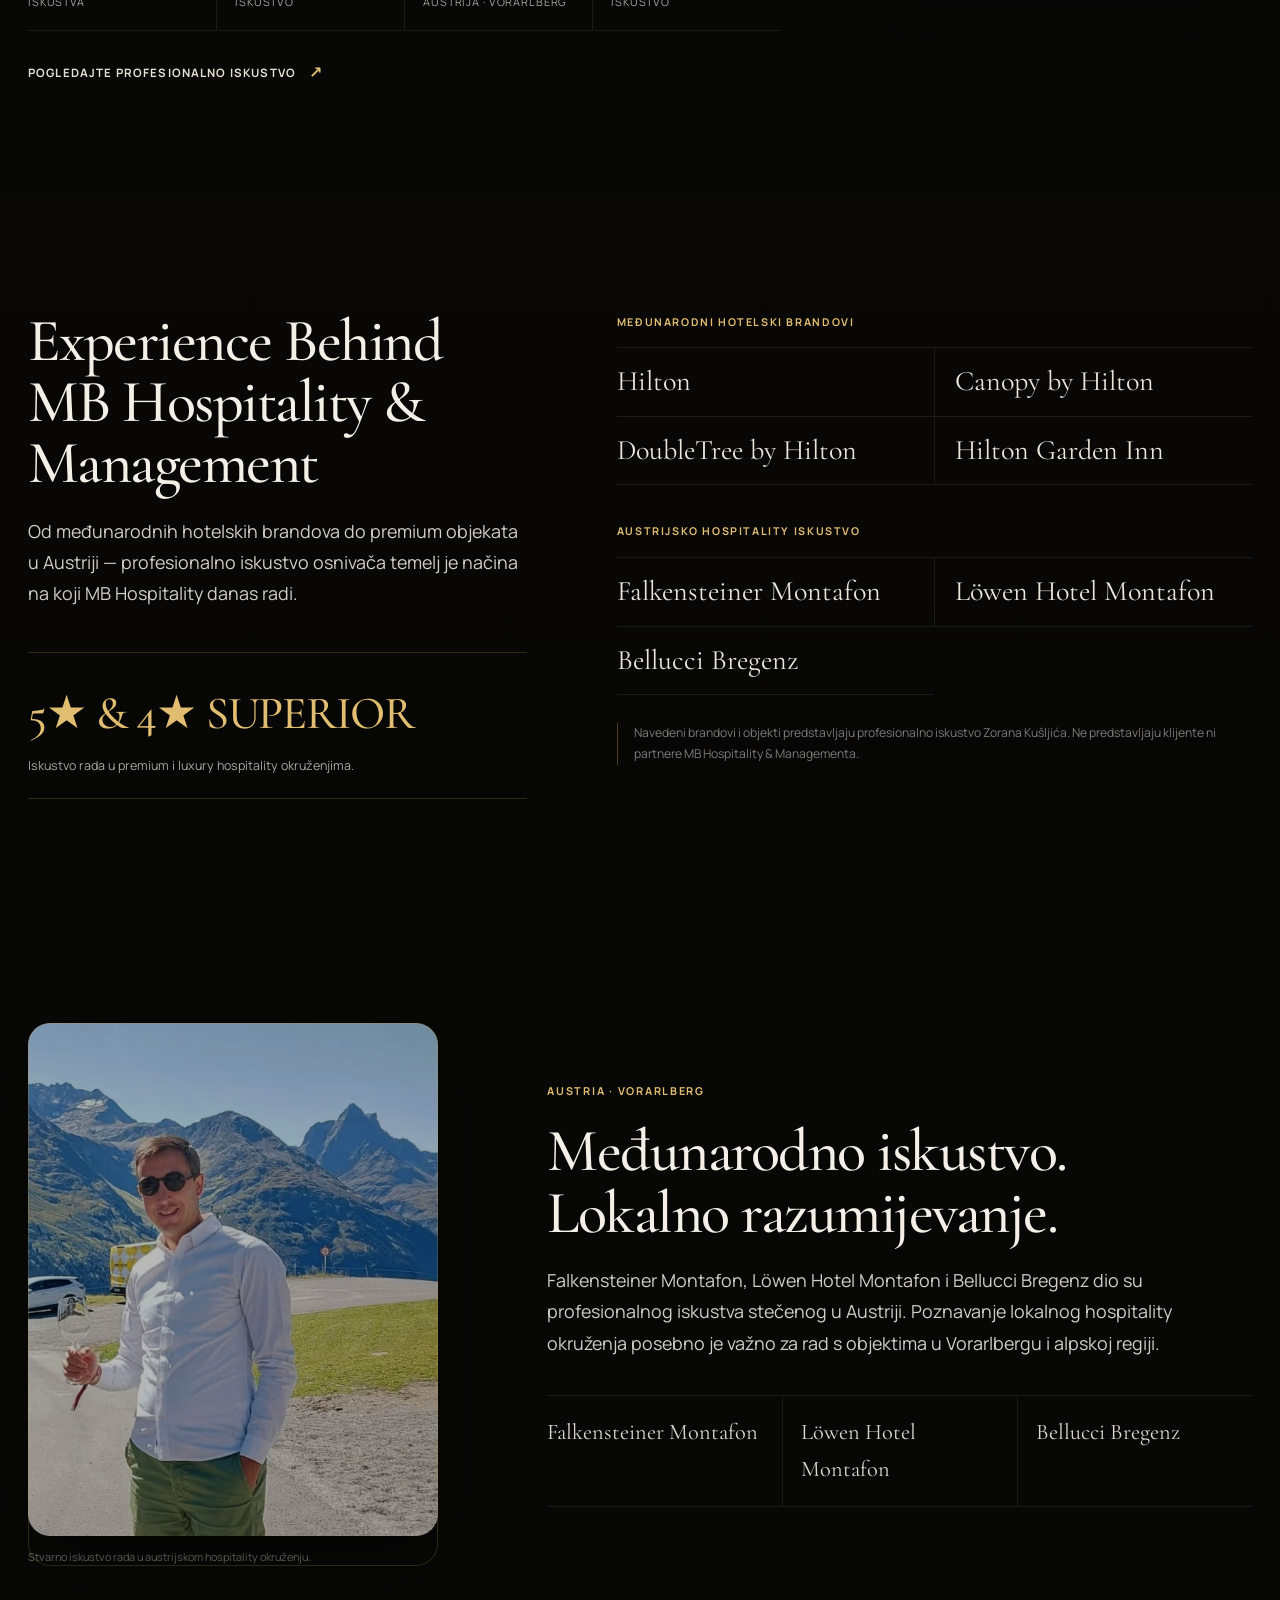
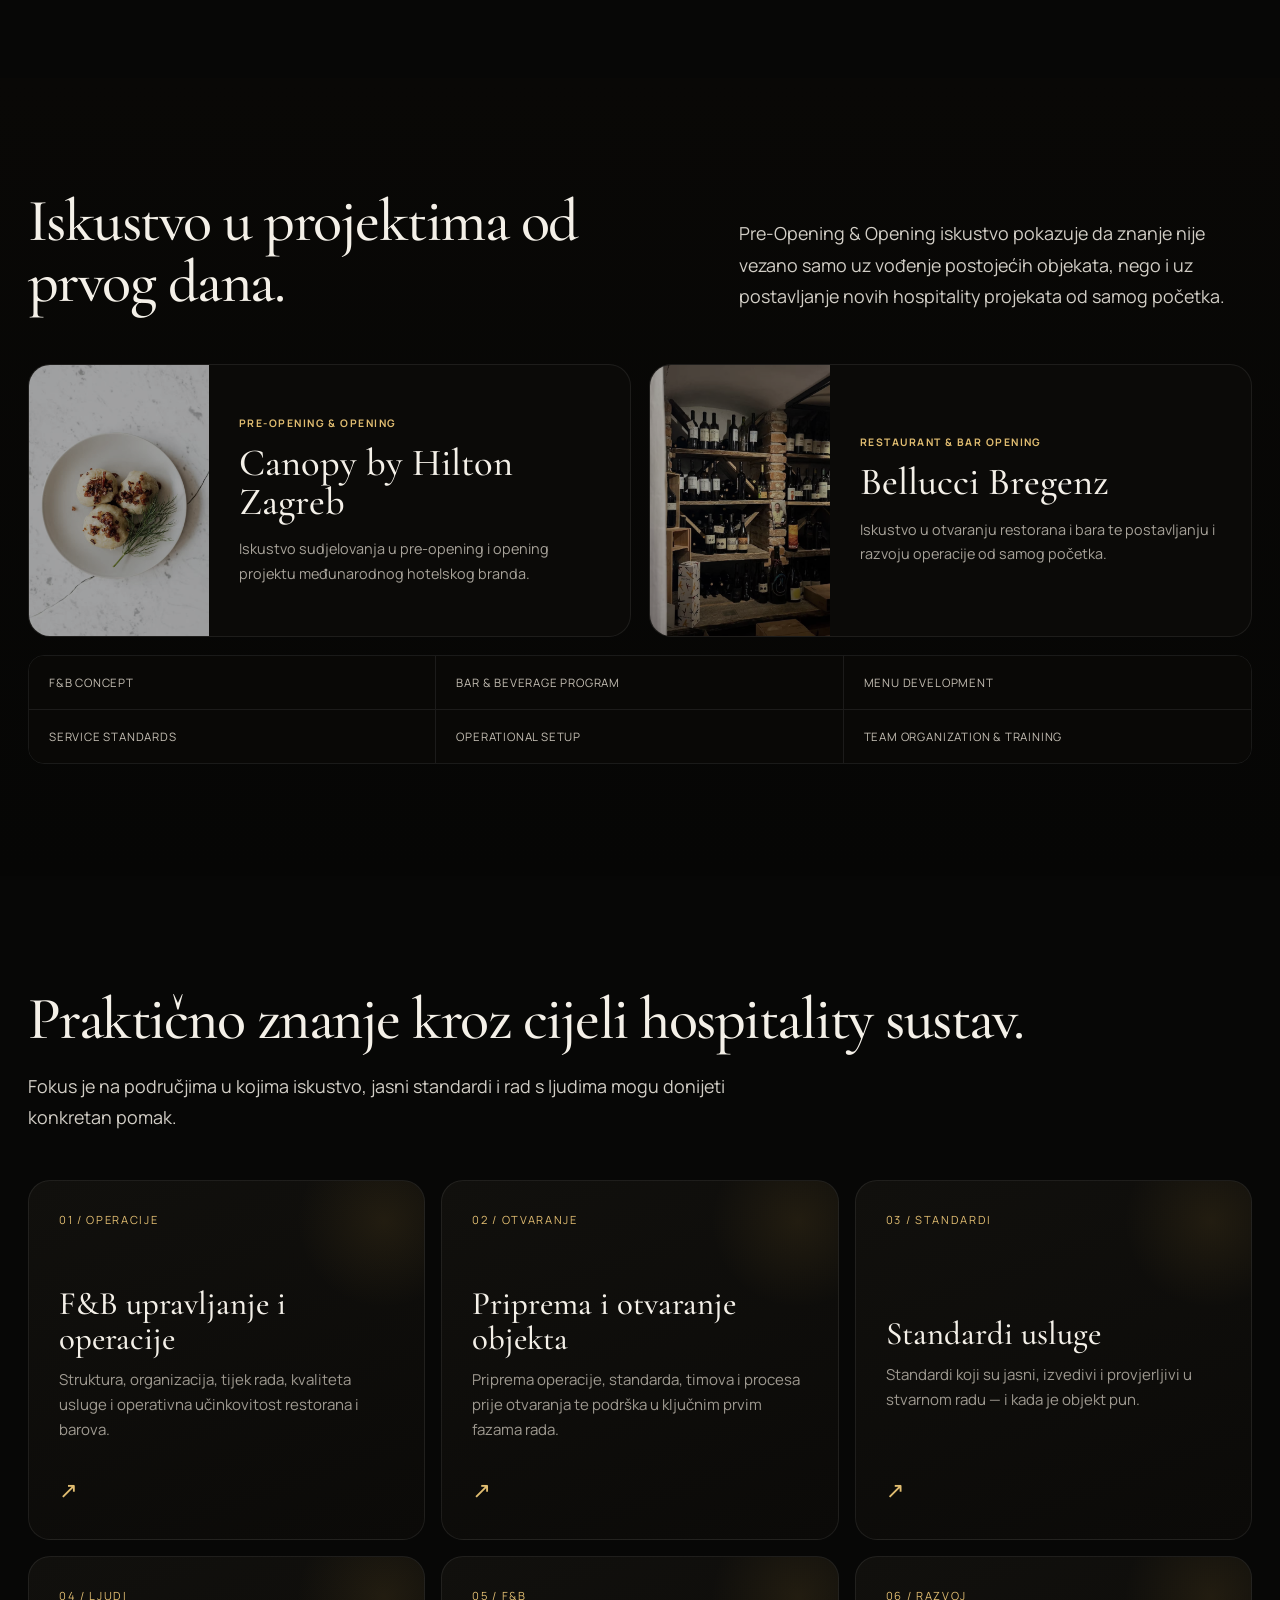
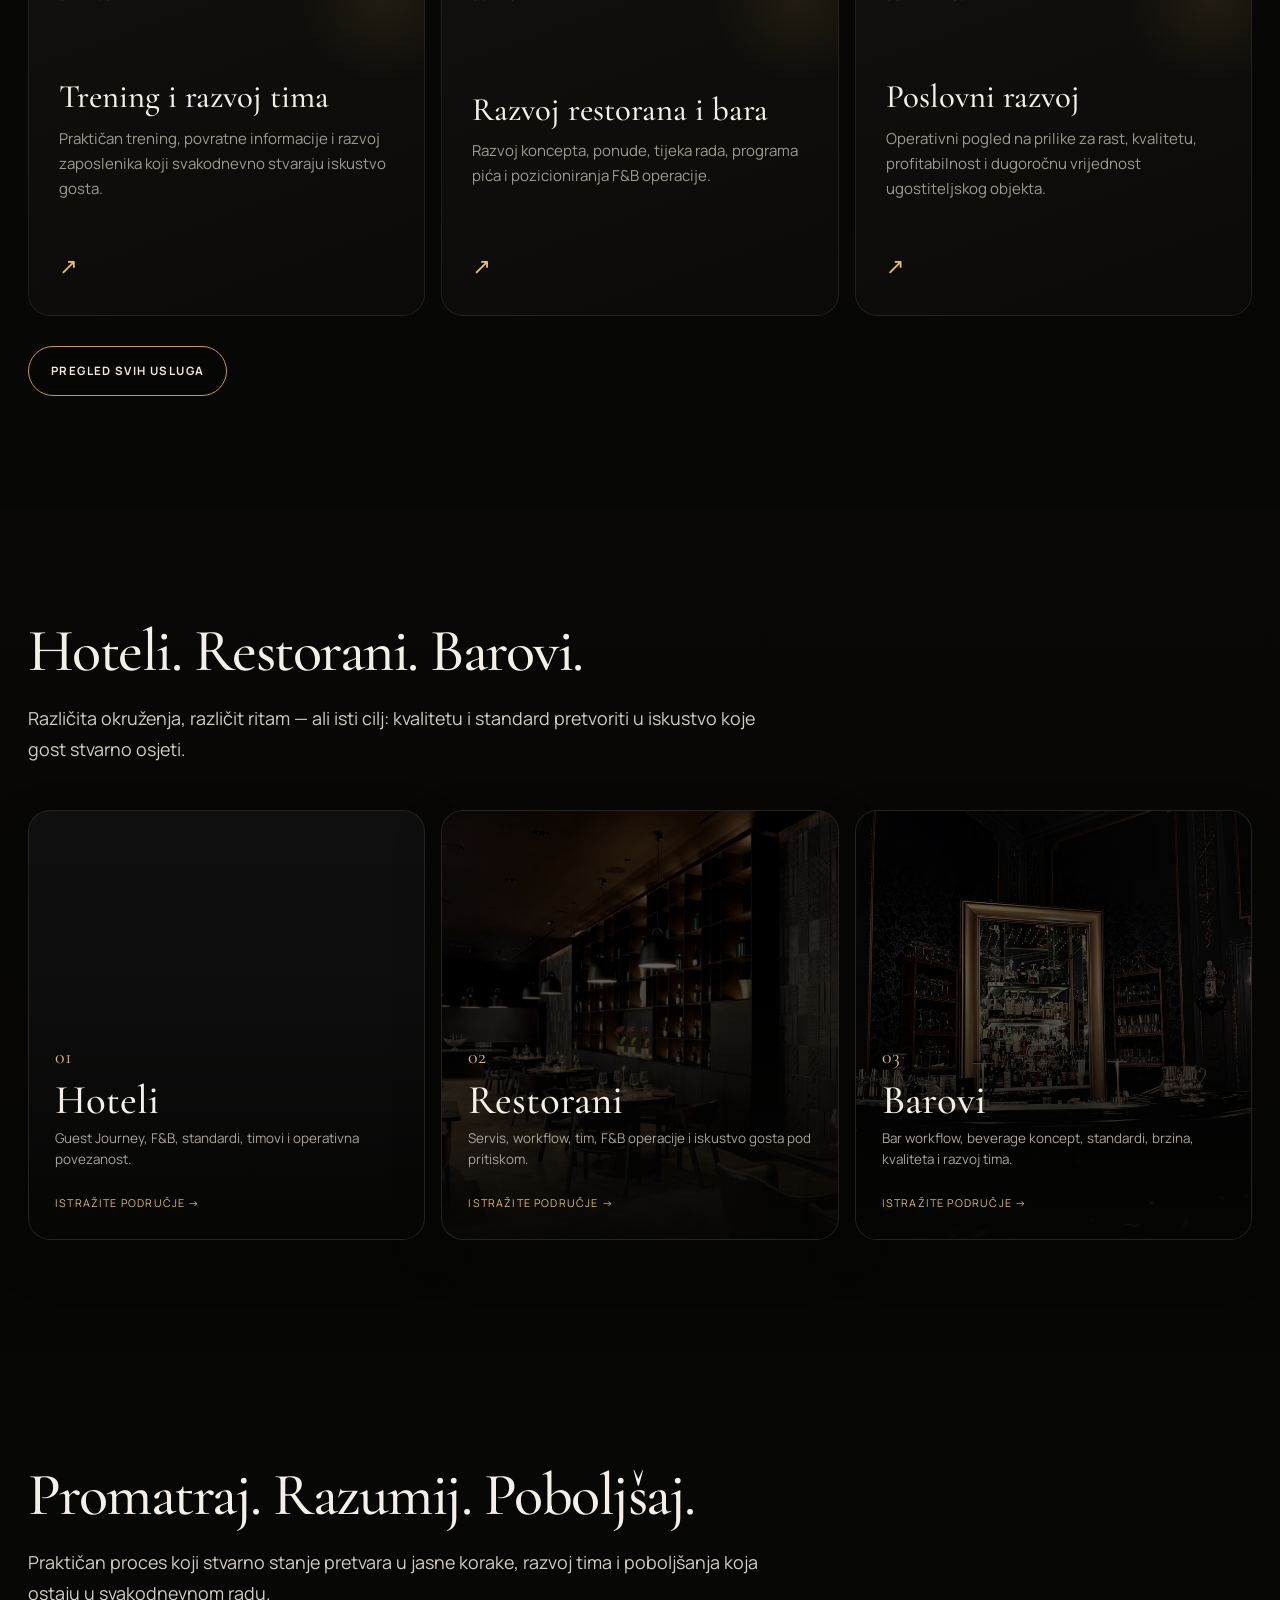
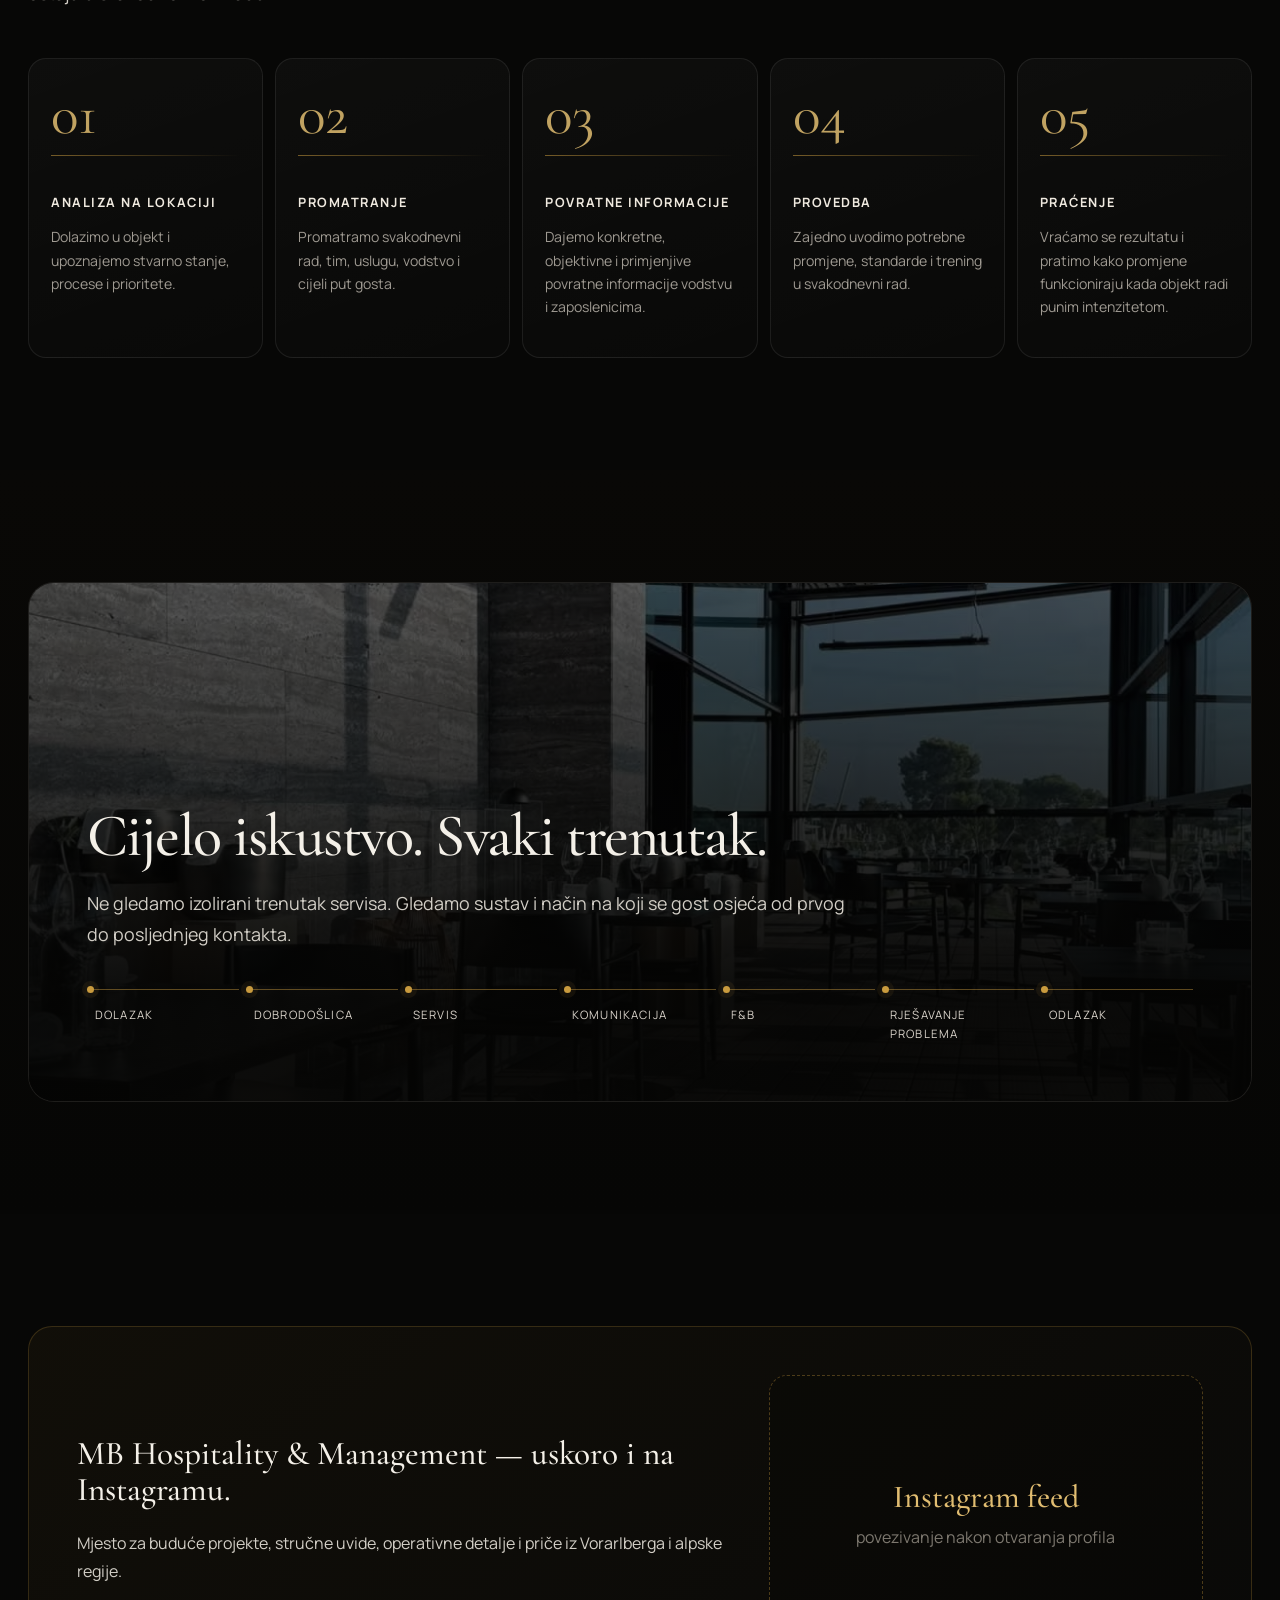
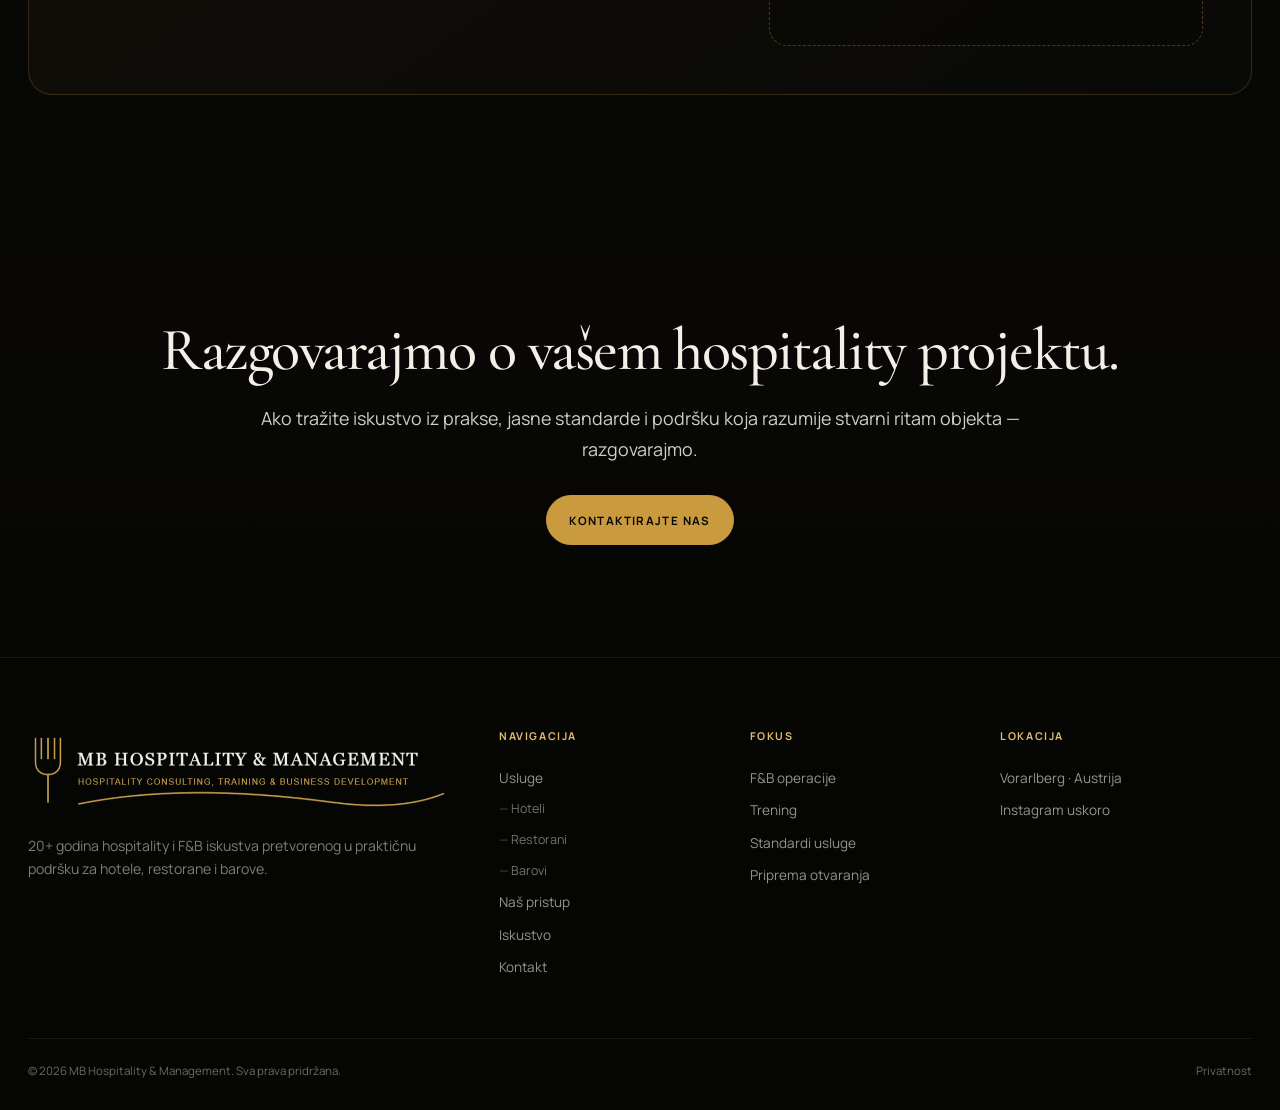
==== commit 44fe511b: "redizajn 1" ====
--- a/index.html
+++ b/index.html
@@ -5,15 +5,15 @@
 <meta charset="utf-8"/>
 <meta content="width=device-width,initial-scale=1,viewport-fit=cover" name="viewport"/>
 <meta content="#070706" name="theme-color"/>
-<meta content="Premium on-site hospitality consulting, management, training i business development za hotele, restorane i barove u Vorarlbergu i alpskoj regiji." name="description"/>
+<meta content="Premium hospitality consulting i management u Vorarlbergu, temeljen na 20+ godina iskustva u hotelijerstvu, gastronomiji, F&amp;B managementu, pre-openingu, treningu i razvoju timova." name="description"/>
 <title>MB Hospitality &amp; Management | Vorarlberg</title>
 <link href="assets/img/mark.png" rel="icon" type="image/png"/>
 <link href="https://fonts.googleapis.com" rel="preconnect"/>
 <link crossorigin="" href="https://fonts.gstatic.com" rel="preconnect"/>
 <link href="https://fonts.googleapis.com/css2?family=Cormorant+Garamond:wght@400;500;600&amp;family=Manrope:wght@400;500;600;700&amp;display=swap" rel="stylesheet"/>
-<link href="assets/css/styles.css?v=20260818-section-cleanup" rel="stylesheet"/>
+<link href="assets/css/styles.css?v=20260820-experience" rel="stylesheet"/>
 <script defer="" src="assets/js/config.js"></script>
-<script defer="" src="assets/js/app.js?v=20260818-premium-polish4"></script>
+<script defer="" src="assets/js/app.js?v=20260820-experience"></script>
 </head>
 <body data-meta-key="home.meta" data-title-key="home.title">
 <div aria-hidden="true" class="cinematic-intro">
@@ -68,47 +68,89 @@
 </div>
 <div class="container hero__content">
 <p class="eyebrow" data-i18n="hero.eyebrow">Vorarlberg · Alpine Hospitality</p>
-<h1 class="display"><span data-i18n="hero.line1">Ne savjetujemo iz daljine.</span> <span class="gold" data-i18n="hero.line2">Ulazimo u vašu operaciju.</span></h1>
-<p class="hero__sub" data-i18n="hero.sub">On-site hospitality management, training &amp; business development za hotele, restorane i barove koji žele standarde pretvoriti u stvarno iskustvo gosta.</p>
-<div class="hero__actions"><a class="btn btn--gold" data-i18n="hero.btn1" href="pristup.html">Naš pristup</a><a class="btn btn--ghost" data-i18n="hero.btn2" href="kontakt.html">Razgovarajmo</a></div>
+<h1 class="display"><span data-i18n="hero.line1">20+ godina hospitality iskustva.</span> <span class="gold" data-i18n="hero.line2">Pretvoreno u konkretne rezultate.</span></h1>
+<p class="hero__sub" data-i18n="hero.sub">Praktično znanje iz hotela, restorana, barova i F&amp;B managementa — od pre-openinga i otvaranja do razvoja timova, standarda i iskustva gosta.</p>
+<div class="hero__actions"><a class="btn btn--gold" data-i18n="hero.btn1" href="iskustvo.html">Iskustvo</a><a class="btn btn--ghost" data-i18n="hero.btn2" href="kontakt.html">Razgovarajmo</a></div>
 </div>
-<div class="hero__meta"><strong data-i18n="hero.meta1">15+ godina iskustva</strong><span data-i18n="hero.meta2">Hoteli · Restorani · Barovi</span></div>
+<div class="hero__meta"><strong data-i18n="hero.meta1">20+ godina iskustva</strong><span data-i18n="hero.meta2">Hoteli · Restorani · Barovi</span></div>
 <div class="scroll-cue"><span></span><small data-i18n="hero.scroll">Istražite</small></div>
 </section>
-<section class="section section--tight">
-<div class="container statement reveal statement--clean">
-<div><p class="muted" data-i18n="statement.side">Hospitality se ne popravlja iz izvještaja. Poboljšava se tamo gdje se servis stvarno događa.</p></div>
-<blockquote class="statement__quote" data-i18n="statement.quote">Standards on paper are not enough. <em>Gledamo kako funkcioniraju u stvarnosti.</em></blockquote>
+<section class="section founder-section">
+<div class="container founder-editorial">
+<div class="founder-copy reveal">
+<div class="founder-signature"><span data-i18n="founder.kicker">Osnivač</span><strong>Zoran Kušljić</strong><em>Founder &amp; Hospitality Consultant</em></div>
+<h2 class="h2" data-i18n="founder.title">Iskustvo iza MB Hospitality &amp; Managementa dolazi iz stvarnog rada.</h2>
+<p class="lead" data-i18n="founder.bio1">Više od 20 godina rada u Hospitality &amp; F&amp;B industriji — kroz hotele, restorane, barove, vođenje timova, pre-opening i opening projekte, service standards i razvoj operacija.</p>
+<p class="founder-copy__body" data-i18n="founder.bio2">Iskustvo uključuje međunarodne hotelske brandove, 5★ i 4★ Superior okruženja te neposredan rad u Austriji i Vorarlbergu. To je temelj praktičnog pristupa MB Hospitality &amp; Managementa.</p>
+<div class="fact-grid">
+<div class="fact-item"><strong>20+</strong><span data-i18n="founder.fact1">godina Hospitality &amp; F&amp;B iskustva</span></div>
+<div class="fact-item"><strong>5★ / 4★S</strong><span data-i18n="founder.fact2">premium hospitality iskustvo</span></div>
+<div class="fact-item"><strong>AT</strong><span data-i18n="founder.fact3">Austrija · Vorarlberg</span></div>
+<div class="fact-item"><strong>OPENING</strong><span data-i18n="founder.fact4">Pre-Opening &amp; Opening iskustvo</span></div>
+</div>
+<a class="text-link" href="iskustvo.html"><span data-i18n="founder.more">Pogledajte profesionalno iskustvo</span><b>↗</b></a>
+</div>
+<figure class="founder-photo reveal delay-1">
+<img alt="Zoran Kušljić" data-i18n-alt="alt.zoranPortrait" loading="lazy" src="assets/img/editorial/zoran-kusljic-founder.avif"/>
+<figcaption><strong>Zoran Kušljić</strong><span>Founder &amp; Hospitality Consultant</span></figcaption>
+</figure>
 </div>
 </section>
-<hr class="rule"/>
-<section class="section">
-<div class="container split">
-<div class="split__media reveal"><img alt="Hospitality tim u radu" data-i18n-alt="alt.team" loading="lazy" src="https://images.unsplash.com/photo-1785960862202-169ad89e3469?fit=crop&amp;fm=webp&amp;q=80&amp;w=1600"/><span class="split__tag" data-i18n="diff.tag">U vašem objektu. S vašim timom.</span></div>
-<div class="split__copy reveal delay-1"><h2 class="h2" data-i18n="diff.title">Mi ne dolazimo samo analizirati. Dolazimo raditi s vašom operacijom.</h2><p data-i18n="diff.p1">Ulazimo u svakodnevni ritam hotela, restorana ili bara. Promatramo tim, komunikaciju, servis, organizaciju, management i cijeli Guest Journey — baš u uvjetima u kojima gost doživljava vaš brand.</p><p data-i18n="diff.p2">Nakon toga dajemo konkretan feedback, zajedno uvodimo promjene i pratimo rade li u praksi. Cilj nije još jedan dokument. Cilj je bolji rad, bolji tim i bolje iskustvo gosta.</p><ul class="checklist"><li data-i18n="diff.li1">Rad u stvarnom operativnom okruženju</li><li data-i18n="diff.li2">Feedback managementu i timu</li><li data-i18n="diff.li3">Implementacija, trening i follow-up</li></ul></div>
+<section class="section section--dark experience-behind-section">
+<div class="container brand-panel">
+<div class="brand-panel__intro reveal">
+<h2 class="h2" data-i18n="experienceBehind.title">Experience Behind MB Hospitality &amp; Management</h2>
+<p class="lead" data-i18n="experienceBehind.lead">Od međunarodnih hotelskih brandova do premium objekata u Austriji — profesionalno iskustvo osnivača temelj je načina na koji MB Hospitality danas radi.</p>
+<div class="premium-proof"><strong>5★ &amp; 4★ SUPERIOR</strong><span data-i18n="experienceBehind.premiumText">Iskustvo rada u premium i luxury hospitality okruženjima.</span></div>
 </div>
-</section>
-<section class="section section--dark">
-<div class="container">
-<div class="reveal"><h2 class="h2" data-i18n="process.title">Observe. Understand. Improve.</h2><p class="lead" data-i18n="process.lead">Jednostavan proces koji ide od stvarnog stanja do promjene koja ostaje u svakodnevnom radu.</p></div>
-<div class="process-grid">
-<article class="process-card reveal"><div class="process-card__num">01</div><h3 data-i18n="process.1t">On-site analiza</h3><p data-i18n="process.1p">Dolazimo u objekt i upoznajemo stvarno stanje, procese i prioritete.</p></article>
-<article class="process-card reveal delay-1"><div class="process-card__num">02</div><h3 data-i18n="process.2t">Observation</h3><p data-i18n="process.2p">Promatramo svakodnevni rad, tim, servis, management i Guest Journey.</p></article>
-<article class="process-card reveal delay-2"><div class="process-card__num">03</div><h3 data-i18n="process.3t">Feedback</h3><p data-i18n="process.3p">Dajemo konkretan, objektivan i upotrebljiv feedback managementu i zaposlenicima.</p></article>
-<article class="process-card reveal"><div class="process-card__num">04</div><h3 data-i18n="process.4t">Implementation</h3><p data-i18n="process.4p">Zajedno uvodimo potrebne promjene, standarde i trening u svakodnevni rad.</p></article>
-<article class="process-card reveal delay-1"><div class="process-card__num">05</div><h3 data-i18n="process.5t">Follow-up</h3><p data-i18n="process.5p">Vraćamo se rezultatu i pratimo kako promjene funkcioniraju kada operacija radi punim intenzitetom.</p></article>
+<div class="brand-panel__content reveal delay-1">
+<p class="brand-group-label" data-i18n="experienceBehind.international">Međunarodni hotelski brandovi</p>
+<div class="brand-name-grid brand-name-grid--international">
+<div>Hilton</div><div>Canopy by Hilton</div><div>DoubleTree by Hilton</div><div>Hilton Garden Inn</div>
+</div>
+<p class="brand-group-label brand-group-label--second" data-i18n="experienceBehind.austria">Austrijsko hospitality iskustvo</p>
+<div class="brand-name-grid">
+<div>Falkensteiner Montafon</div><div>Löwen Hotel Montafon</div><div>Bellucci Bregenz</div>
+</div>
+<p class="experience-disclaimer" data-i18n="experienceBehind.note">Navedeni brandovi i objekti predstavljaju profesionalno iskustvo Zorana Kušljića. Ne predstavljaju klijente ni partnere MB Hospitality &amp; Managementa.</p>
 </div>
 </div>
 </section>
-<section class="section">
-<div class="container journey-wrap reveal">
-<div class="journey-wrap__bg" style="background-image:url('https://images.unsplash.com/photo-1758972575346-fea640f6c8fc?fit=crop&amp;fm=webp&amp;q=80&amp;w=2000')"></div>
-<div class="journey-content"><h2 class="h2" data-i18n="journey.title">Cijelo iskustvo. Svaki trenutak.</h2><p class="lead" data-i18n="journey.lead">Ne gledamo izolirani trenutak servisa. Gledamo sustav i način na koji se gost osjeća od prvog do posljednjeg kontakta.</p><div class="journey-steps"><div class="journey-step" data-i18n="journey.1">Dolazak</div><div class="journey-step" data-i18n="journey.2">Dobrodošlica</div><div class="journey-step" data-i18n="journey.3">Servis</div><div class="journey-step" data-i18n="journey.4">Komunikacija</div><div class="journey-step" data-i18n="journey.5">F&amp;B</div><div class="journey-step" data-i18n="journey.6">Rješavanje problema</div><div class="journey-step" data-i18n="journey.7">Odlazak</div></div></div>
+<section class="section austria-section">
+<div class="container austria-editorial">
+<figure class="austria-photo reveal">
+<img alt="Zoran Kušljić u alpskom okruženju" data-i18n-alt="alt.zoranAlps" loading="lazy" src="assets/img/editorial/zoran-vorarlberg.avif"/>
+<figcaption data-i18n="austria.caption">Stvarno iskustvo rada u austrijskom hospitality okruženju.</figcaption>
+</figure>
+<div class="austria-copy reveal delay-1">
+<span class="editorial-kicker">Austria · Vorarlberg</span>
+<h2 class="h2" data-i18n="austria.title">Međunarodno iskustvo. Lokalno razumijevanje.</h2>
+<p class="lead" data-i18n="austria.text">Falkensteiner Montafon, Löwen Hotel Montafon i Bellucci Bregenz dio su profesionalnog iskustva stečenog u Austriji. Poznavanje lokalnog hospitality okruženja posebno je važno za rad s objektima u Vorarlbergu i alpskoj regiji.</p>
+<div class="property-list"><span>Falkensteiner Montafon</span><span>Löwen Hotel Montafon</span><span>Bellucci Bregenz</span></div>
+</div>
 </div>
 </section>
-<section class="section section--dark">
+<section class="section section--dark opening-section">
 <div class="container">
-<div class="reveal"><h2 class="h2" data-i18n="services.title">Operativna podrška tamo gdje hospitality postaje stvaran.</h2><p class="lead" data-i18n="services.lead">Fokus je na radu koji se vidi u svakodnevnoj operaciji, ne samo u prezentaciji.</p></div>
+<div class="opening-head reveal"><h2 class="h2" data-i18n="opening.title">Iskustvo u projektima od prvog dana.</h2><p class="lead" data-i18n="opening.lead">Pre-Opening &amp; Opening iskustvo pokazuje da znanje nije vezano samo uz vođenje postojećih objekata, nego i uz postavljanje novih hospitality projekata od samog početka.</p></div>
+<div class="opening-projects">
+<article class="opening-project reveal">
+<figure><img alt="Fine dining detalj" data-i18n-alt="alt.fineDiningOwner" loading="lazy" src="assets/img/editorial/fine-dining-detail.avif"/></figure>
+<div><span data-i18n="opening.canopyType">Pre-Opening &amp; Opening</span><h3>Canopy by Hilton Zagreb</h3><p data-i18n="opening.canopyText">Iskustvo sudjelovanja u pre-opening i opening projektu međunarodnog hotelskog branda.</p></div>
+</article>
+<article class="opening-project reveal delay-1">
+<figure><img alt="Vino i beverage program" data-i18n-alt="alt.wineCellar" loading="lazy" src="assets/img/editorial/wine-cellar.avif"/></figure>
+<div><span data-i18n="opening.bellucciType">Restaurant &amp; Bar Opening</span><h3>Bellucci Bregenz</h3><p data-i18n="opening.bellucciText">Iskustvo u otvaranju restorana i bara te postavljanju i razvoju operacije od samog početka.</p></div>
+</article>
+</div>
+<div class="scope-grid reveal">
+<span data-i18n="opening.scope1">F&amp;B Concept</span><span data-i18n="opening.scope2">Bar &amp; Beverage Program</span><span data-i18n="opening.scope3">Menu Development</span><span data-i18n="opening.scope4">Service Standards</span><span data-i18n="opening.scope5">Operational Setup</span><span data-i18n="opening.scope6">Team Organization &amp; Training</span>
+</div>
+</div>
+</section>
+<section class="section expertise-section">
+<div class="container">
+<div class="reveal"><h2 class="h2" data-i18n="services.title">Praktično znanje kroz cijeli hospitality sustav.</h2><p class="lead" data-i18n="services.lead">Fokus je na područjima u kojima iskustvo, jasni standardi i rad s ljudima mogu donijeti konkretan pomak.</p></div>
 <div class="grid-3">
 <article class="service-card reveal"><span class="service-card__num" data-i18n="serviceCat.1">01 / Operacije</span><div><h3 data-i18n="service.1t">F&amp;B Management &amp; Operations</h3><p data-i18n="service.1p">Struktura, organizacija, workflow, kvaliteta servisa i operativna učinkovitost restorana i barova.</p></div><span class="service-card__arrow">↗</span></article>
 <article class="service-card reveal delay-1"><span class="service-card__num" data-i18n="serviceCat.2">02 / Otvaranje</span><div><h3 data-i18n="service.2t">Pre-Opening &amp; Opening</h3><p data-i18n="service.2p">Priprema operacije, standarda, timova i procesa prije otvaranja te podrška u ključnim prvim fazama rada.</p></div><span class="service-card__arrow">↗</span></article>
@@ -120,32 +162,36 @@
 <div style="margin-top:30px"><a class="btn btn--ghost" data-i18n="services.more" href="usluge.html">Pregled svih usluga</a></div>
 </div>
 </section>
-<section class="section">
-<div class="container experience-band">
-<div class="big-stat reveal"><strong>15+</strong><span data-i18n="exp.stat">godina iskustva</span></div>
-<div class="reveal delay-1"><h2 class="h2" data-i18n="exp.title">Erfahrung, die aus der Praxis kommt.</h2><p class="lead" data-i18n="exp.lead">Više od 15 godina profesionalnog iskustva u hotelijerstvu i gastronomiji — od F&amp;B operacija i otvaranja objekata do razvoja standarda, timova i novih hospitality koncepata.</p><div class="focus-list"><div data-i18n="exp.f1">F&amp;B Management &amp; Operations</div><div data-i18n="exp.f2">Pre-Opening &amp; Opening</div><div data-i18n="exp.f3">Restaurant &amp; Bar Development</div><div data-i18n="exp.f4">Service Standards</div><div data-i18n="exp.f5">Training &amp; Team Development</div><div data-i18n="exp.f6">Beverage &amp; Bar Concepts</div><div data-i18n="exp.f7">Business Development</div><div data-i18n="exp.f8">Guest Experience</div></div><p class="form-note" data-i18n="exp.note" style="margin-top:22px">Dosadašnje pozicije i projekti predstavljaju profesionalno iskustvo osnivača, a ne listu klijenata MB Hospitality &amp; Management.</p></div>
+<section class="section section--dark sector-home-section">
+<div class="container">
+<div class="reveal sector-hub__head"><h2 class="h2" data-i18n="sectorsHome.title">Hoteli. Restorani. Barovi.</h2><p class="lead" data-i18n="sectorsHome.lead">Različita okruženja, različit ritam — ali isti cilj: kvalitetu i standard pretvoriti u iskustvo koje gost stvarno osjeti.</p></div>
+<div class="sector-link-grid">
+<a class="sector-link reveal" href="hoteli.html"><span class="sector-link__bg" style="background-image:url('https://images.unsplash.com/photo-1781456651358-9b627372d6cf?fit=crop&amp;fm=webp&amp;q=80&amp;w=1400')"></span><span class="sector-link__content"><small>01</small><strong data-i18n="nav.hotels">Hoteli</strong><em data-i18n="sectors.hotels">Guest Journey, F&amp;B, standardi, timovi i operativna povezanost.</em><span data-i18n="sectors.open">Istražite područje →</span></span></a>
+<a class="sector-link reveal delay-1" href="restorani.html"><span class="sector-link__bg sector-link__bg--local" style="background-image:url('assets/img/editorial/elegant-restaurant.avif')"></span><span class="sector-link__content"><small>02</small><strong data-i18n="nav.restaurants">Restorani</strong><em data-i18n="sectors.restaurants">Servis, workflow, tim, F&amp;B operacije i iskustvo gosta pod pritiskom.</em><span data-i18n="sectors.open">Istražite područje →</span></span></a>
+<a class="sector-link reveal delay-2" href="barovi.html"><span class="sector-link__bg sector-link__bg--local" style="background-image:url('assets/img/editorial/premium-bar.avif')"></span><span class="sector-link__content"><small>03</small><strong data-i18n="nav.bars">Barovi</strong><em data-i18n="sectors.bars">Bar workflow, beverage koncept, standardi, brzina, kvaliteta i razvoj tima.</em><span data-i18n="sectors.open">Istražite područje →</span></span></a>
+</div>
+</div>
+</section>
+<section class="section approach-home-section">
+<div class="container">
+<div class="reveal"><h2 class="h2" data-i18n="process.title">Observe. Understand. Improve.</h2><p class="lead" data-i18n="process.lead">Praktičan proces koji stvarno stanje pretvara u jasne korake, razvoj tima i poboljšanja koja ostaju u svakodnevnom radu.</p></div>
+<div class="process-grid">
+<article class="process-card reveal"><div class="process-card__num">01</div><h3 data-i18n="process.1t">On-site analiza</h3><p data-i18n="process.1p">Dolazimo u objekt i upoznajemo stvarno stanje, procese i prioritete.</p></article>
+<article class="process-card reveal delay-1"><div class="process-card__num">02</div><h3 data-i18n="process.2t">Observation</h3><p data-i18n="process.2p">Promatramo svakodnevni rad, tim, servis, management i Guest Journey.</p></article>
+<article class="process-card reveal delay-2"><div class="process-card__num">03</div><h3 data-i18n="process.3t">Feedback</h3><p data-i18n="process.3p">Dajemo konkretan, objektivan i upotrebljiv feedback managementu i zaposlenicima.</p></article>
+<article class="process-card reveal"><div class="process-card__num">04</div><h3 data-i18n="process.4t">Implementation</h3><p data-i18n="process.4p">Zajedno uvodimo potrebne promjene, standarde i trening u svakodnevni rad.</p></article>
+<article class="process-card reveal delay-1"><div class="process-card__num">05</div><h3 data-i18n="process.5t">Follow-up</h3><p data-i18n="process.5p">Vraćamo se rezultatu i pratimo kako promjene funkcioniraju kada objekt radi punim intenzitetom.</p></article>
+</div>
 </div>
 </section>
 <section class="section section--dark">
-<div class="container">
-<div class="reveal"><h2 class="h2" data-i18n="gallery.title">Premium iskustvo počinje u detalju.</h2><p class="lead" data-i18n="gallery.lead">Vizualni svijet MB Hospitality &amp; Management povezuje elegantnu gastronomiju, stvarni rad ljudi i karakter alpskog hotelijerstva.</p></div>
-<div class="gallery-grid">
-<figure class="gallery-item reveal"><img alt="Alpski hotel" data-i18n-alt="alt.alpineHotel" loading="lazy" src="https://images.unsplash.com/photo-1781456651358-9b627372d6cf?fit=crop&amp;fm=webp&amp;q=78&amp;w=1400"/></figure>
-<figure class="gallery-item reveal delay-1"><img alt="Premium bar" data-i18n-alt="alt.premiumBar" loading="lazy" src="https://images.unsplash.com/photo-1783496116776-2f286d05e7f2?fit=crop&amp;fm=webp&amp;q=78&amp;w=1200"/></figure>
-<figure class="gallery-item reveal delay-2"><img alt="Fine dining" data-i18n-alt="alt.fineDining" loading="lazy" src="https://images.unsplash.com/photo-1758972575346-fea640f6c8fc?fit=crop&amp;fm=webp&amp;q=78&amp;w=1200"/></figure>
-<figure class="gallery-item reveal"><img alt="Elegantni restoran" data-i18n-alt="alt.restaurant" loading="lazy" src="https://images.unsplash.com/photo-1766832255363-c9f060ade8b0?fit=crop&amp;fm=webp&amp;q=78&amp;w=1700"/></figure>
-</div>
+<div class="container journey-wrap reveal">
+<div class="journey-wrap__bg" style="background-image:url('assets/img/editorial/restaurant-daylight.avif')"></div>
+<div class="journey-content"><h2 class="h2" data-i18n="journey.title">Cijelo iskustvo. Svaki trenutak.</h2><p class="lead" data-i18n="journey.lead">Ne gledamo izolirani trenutak servisa. Gledamo sustav i način na koji se gost osjeća od prvog do posljednjeg kontakta.</p><div class="journey-steps"><div class="journey-step" data-i18n="journey.1">Dolazak</div><div class="journey-step" data-i18n="journey.2">Dobrodošlica</div><div class="journey-step" data-i18n="journey.3">Servis</div><div class="journey-step" data-i18n="journey.4">Komunikacija</div><div class="journey-step" data-i18n="journey.5">F&amp;B</div><div class="journey-step" data-i18n="journey.6">Rješavanje problema</div><div class="journey-step" data-i18n="journey.7">Odlazak</div></div></div>
 </div>
 </section>
-<section class="section">
-<div class="container instagram-box reveal">
-<div><h2 class="h3" data-i18n="ig.title">MB Hospitality &amp; Management — uskoro i na Instagramu.</h2><p class="lead" data-i18n="ig.text" style="font-size:1rem">Mjesto za buduće projekte, hospitality insight, operativne detalje i priče iz Vorarlberga i alpske regije.</p></div>
-<a class="ig-placeholder" data-instagram-link="" href="#"><div><strong data-i18n="ig.placeholder">Instagram feed</strong><span data-i18n="ig.soon">povezivanje nakon otvaranja profila</span></div></a>
-</div>
-</section>
-<section class="section section--dark">
-<div class="container reveal" style="max-width:960px;text-align:center"><h2 class="h2" data-i18n="cta.title">Pogledajmo kako vaša operacija funkcionira u stvarnosti.</h2><p class="lead" data-i18n="cta.text" style="margin-inline:auto">Ako želite konkretniji servis, jasnije standarde i tim koji ih stvarno živi — razgovarajmo o vašem objektu.</p><a class="btn btn--gold" data-i18n="cta.button" href="kontakt.html" style="margin-top:30px">Pokrenimo razgovor</a></div>
-</section>
+<section class="section"><div class="container instagram-box reveal"><div><h2 class="h3" data-i18n="ig.title">MB Hospitality &amp; Management — uskoro i na Instagramu.</h2><p class="lead" data-i18n="ig.text" style="font-size:1rem">Mjesto za buduće projekte, hospitality insight, operativne detalje i priče iz Vorarlberga i alpske regije.</p></div><a class="ig-placeholder" data-instagram-link="" href="#"><div><strong data-i18n="ig.placeholder">Instagram feed</strong><span data-i18n="ig.soon">povezivanje nakon otvaranja profila</span></div></a></div></section>
+<section class="section section--dark"><div class="container reveal" style="max-width:960px;text-align:center"><h2 class="h2" data-i18n="cta.title">Razgovarajmo o vašem hospitality projektu.</h2><p class="lead" data-i18n="cta.text" style="margin-inline:auto">Ako tražite iskustvo iz prakse, jasne standarde i podršku koja razumije stvarni ritam objekta — razgovarajmo.</p><a class="btn btn--gold" data-i18n="cta.button" href="kontakt.html" style="margin-top:30px">Kontaktirajte nas</a></div></section>
 </main>
 <footer class="site-footer"><div class="container"><div class="footer-grid"><div class="footer-brand"><img alt="MB Hospitality &amp; Management" src="assets/img/logo.png"/><p data-i18n="footer.copy">Operativni hospitality consulting, trening i business development izravno u vašem objektu.</p></div><div class="footer-col"><h4 data-i18n="footer.nav">Navigacija</h4><a data-i18n="nav.services" href="usluge.html">Usluge</a><a class="footer-sub" data-i18n="nav.hotels" href="hoteli.html">Hoteli</a><a class="footer-sub" data-i18n="nav.restaurants" href="restorani.html">Restorani</a><a class="footer-sub" data-i18n="nav.bars" href="barovi.html">Barovi</a><a data-i18n="nav.approach" href="pristup.html">Naš pristup</a><a data-i18n="nav.experience" href="iskustvo.html">Iskustvo</a><a data-i18n="nav.contact" href="kontakt.html">Kontakt</a></div><div class="footer-col"><h4 data-i18n="footer.focus">Fokus</h4><span data-i18n="footer.f1">F&amp;B operacije</span><span data-i18n="footer.f2">Trening</span><span data-i18n="footer.f3">Standardi usluge</span><span data-i18n="footer.f4">Priprema otvaranja</span></div><div class="footer-col"><h4 data-i18n="footer.location">Lokacija</h4><span data-i18n="common.location">Vorarlberg · Austrija</span><a data-i18n="footer.instagram" data-instagram-link="" href="#">Instagram uskoro</a></div></div><div class="footer-bottom"><span>© 2026 MB Hospitality &amp; Management. <span data-i18n="footer.rights">Sva prava pridržana.</span></span><a data-i18n="footer.privacy" href="privatnost.html">Privatnost</a></div></div></footer>
 <div class="cookie-bar"><p data-i18n="cookie.text">Koristimo samo osnovne lokalne postavke potrebne za jezik i iskustvo stranice. Nema marketinških kolačića u ovoj verziji.</p><div class="cookie-actions"><button data-cookie-ok="" data-i18n="cookie.ok" type="button">U redu</button><a class="btn btn--ghost" data-i18n="cookie.more" href="privatnost.html">Privatnost</a></div></div>
--- a/assets/css/styles.css
+++ b/assets/css/styles.css
@@ -556,3 +556,79 @@
   .statement--clean > div:first-child{padding-top:0}
   .statement--clean .muted{max-width:620px}
 }
+
+
+/* 2026-08-20 — Founder / experience editorial revision */
+.founder-section{overflow:hidden}
+.founder-editorial{display:grid;grid-template-columns:minmax(0,1.22fr) minmax(300px,.62fr);gap:clamp(56px,7vw,104px);align-items:center}
+.founder-signature{display:grid;gap:4px;margin-bottom:28px;padding-left:18px;border-left:1px solid var(--gold)}
+.founder-signature>span{font-size:.67rem;letter-spacing:.16em;text-transform:uppercase;color:var(--gold-2);font-weight:700}
+.founder-signature>strong{font-family:var(--serif);font-size:clamp(2rem,3.3vw,3.4rem);font-weight:500;line-height:1;color:#fff}
+.founder-signature>em{font-style:normal;color:#9f9a91;font-size:.78rem;letter-spacing:.08em;text-transform:uppercase}
+.founder-copy .h2{max-width:840px}
+.founder-copy__body{max-width:780px;margin:22px 0 0;color:#aaa59d;font-size:1rem}
+.founder-photo{position:relative;margin:0;max-width:390px;justify-self:end}
+.founder-photo::before{content:"";position:absolute;inset:-13px 13px 13px -13px;border:1px solid rgba(201,155,62,.3);border-radius:22px;z-index:-1}
+.founder-photo img{width:100%;aspect-ratio:4/5;object-fit:cover;object-position:center 22%;border-radius:20px;filter:saturate(.74) contrast(1.04) brightness(.78);box-shadow:var(--shadow)}
+.founder-photo::after{content:"";position:absolute;inset:0;border-radius:20px;background:linear-gradient(180deg,transparent 58%,rgba(5,5,4,.78));pointer-events:none}
+.founder-photo figcaption{position:absolute;z-index:2;left:22px;right:22px;bottom:18px;display:grid;gap:2px}
+.founder-photo figcaption strong{font-family:var(--serif);font-size:1.55rem;font-weight:500}
+.founder-photo figcaption span{font-size:.62rem;letter-spacing:.12em;text-transform:uppercase;color:#c7c1b6}
+.fact-grid{display:grid;grid-template-columns:repeat(4,minmax(0,1fr));gap:0;margin-top:38px;border-top:1px solid var(--line-soft);border-bottom:1px solid var(--line-soft)}
+.fact-item{padding:20px 18px 20px 0;min-height:108px;display:flex;flex-direction:column;justify-content:space-between;gap:12px}
+.fact-item+.fact-item{padding-left:18px;border-left:1px solid var(--line-soft)}
+.fact-item strong{font-family:var(--serif);font-size:clamp(1.7rem,2.7vw,2.55rem);font-weight:500;color:var(--gold-2);line-height:1}
+.fact-item span{font-size:.68rem;line-height:1.5;letter-spacing:.08em;text-transform:uppercase;color:#aaa59c}
+.text-link{display:inline-flex;align-items:center;gap:13px;margin-top:28px;color:#e7e0d4;font-size:.72rem;font-weight:700;letter-spacing:.1em;text-transform:uppercase}
+.text-link b{color:var(--gold-2);font-size:1rem;transition:transform .2s ease}.text-link:hover b{transform:translate(3px,-3px)}
+
+.brand-panel{display:grid;grid-template-columns:.88fr 1.12fr;gap:clamp(50px,7vw,100px);align-items:start}
+.brand-panel__intro .h2{max-width:650px}.brand-panel__content{padding-top:4px}
+.premium-proof{margin-top:42px;padding:22px 0;border-top:1px solid var(--line);border-bottom:1px solid var(--line);display:grid;gap:5px}
+.premium-proof strong{font-family:var(--serif);font-size:clamp(2rem,3.6vw,3.5rem);font-weight:500;color:var(--gold-2);letter-spacing:-.025em}
+.premium-proof span{font-size:.78rem;color:#aaa59d}
+.brand-group-label{margin:0 0 16px;color:var(--gold-2);font-size:.67rem;font-weight:700;letter-spacing:.15em;text-transform:uppercase}
+.brand-group-label--second{margin-top:38px}
+.brand-name-grid{display:grid;grid-template-columns:1fr 1fr;border-top:1px solid var(--line-soft)}
+.brand-name-grid div{padding:19px 14px 19px 0;border-bottom:1px solid var(--line-soft);font-family:var(--serif);font-size:clamp(1.45rem,2.2vw,2.15rem);line-height:1.05;color:#ebe5dc}
+.brand-name-grid div:nth-child(even){padding-left:20px;border-left:1px solid var(--line-soft)}
+.experience-disclaimer{margin:28px 0 0;padding-left:16px;border-left:1px solid rgba(201,155,62,.38);color:#7f7b74;font-size:.76rem;line-height:1.7;max-width:700px}
+
+.austria-editorial{display:grid;grid-template-columns:minmax(280px,.68fr) minmax(0,1.15fr);gap:clamp(58px,8vw,120px);align-items:center}
+.austria-photo{margin:0;position:relative;max-width:410px}
+.austria-photo img{width:100%;aspect-ratio:4/5;object-fit:cover;object-position:center;border-radius:22px;filter:saturate(.78) brightness(.72) contrast(1.04);box-shadow:var(--shadow)}
+.austria-photo::after{content:"";position:absolute;inset:0;border-radius:22px;box-shadow:inset 0 0 0 1px rgba(201,155,62,.22);pointer-events:none}
+.austria-photo figcaption{margin-top:13px;color:#716d66;font-size:.68rem;line-height:1.55}
+.editorial-kicker{display:block;color:var(--gold-2);font-size:.68rem;font-weight:700;letter-spacing:.16em;text-transform:uppercase;margin-bottom:20px}
+.austria-copy .lead{max-width:760px}.property-list{display:grid;grid-template-columns:repeat(3,1fr);margin-top:36px;border-top:1px solid var(--line-soft)}
+.property-list span{padding:18px 14px 18px 0;border-bottom:1px solid var(--line-soft);font-family:var(--serif);font-size:1.4rem;color:#ddd7ce}.property-list span+span{padding-left:18px;border-left:1px solid var(--line-soft)}
+
+.opening-head{display:grid;grid-template-columns:1fr .8fr;gap:70px;align-items:end}.opening-head .lead{margin:0}
+.opening-projects{display:grid;grid-template-columns:1fr 1fr;gap:18px;margin-top:52px}
+.opening-project{display:grid;grid-template-columns:180px 1fr;min-height:260px;border:1px solid var(--line-soft);border-radius:22px;overflow:hidden;background:#0b0a08}
+.opening-project figure{margin:0;min-height:100%;overflow:hidden}.opening-project figure img{width:100%;height:100%;object-fit:cover;filter:saturate(.72) brightness(.7);transition:transform .55s ease}.opening-project:hover figure img{transform:scale(1.035)}
+.opening-project>div{padding:30px;align-self:center}.opening-project>div>span{display:block;color:var(--gold-2);font-size:.65rem;font-weight:700;letter-spacing:.14em;text-transform:uppercase;margin-bottom:12px}
+.opening-project h3{font-family:var(--serif);font-size:clamp(2rem,3vw,3rem);font-weight:500;line-height:1;margin:0}.opening-project p{color:#a8a39a;margin:16px 0 0;font-size:.9rem;line-height:1.7}
+.scope-grid{display:grid;grid-template-columns:repeat(3,1fr);margin-top:18px;border:1px solid var(--line-soft);border-radius:16px;overflow:hidden}
+.scope-grid span{padding:17px 20px;background:#090806;color:#c5bfb4;font-size:.72rem;letter-spacing:.07em;text-transform:uppercase;border-bottom:1px solid var(--line-soft)}
+.scope-grid span:not(:nth-child(3n)){border-right:1px solid var(--line-soft)}.scope-grid span:nth-last-child(-n+3){border-bottom:0}
+
+.sector-home-section .sector-link__bg--local{background-position:center}
+.experience-clarity{background:#090806}.clarity-box{max-width:900px;padding:28px 32px;border:1px solid var(--line-soft);border-radius:18px;background:linear-gradient(135deg,rgba(201,155,62,.045),rgba(255,255,255,.01))}.clarity-box strong{font-family:var(--serif);font-size:1.7rem;font-weight:500;color:#e9e2d8}.clarity-box p{margin:10px 0 0;color:#8d8880;font-size:.85rem;line-height:1.75}
+
+@media (max-width:1050px){
+  .founder-editorial{grid-template-columns:1fr 340px;gap:52px}.fact-grid{grid-template-columns:1fr 1fr}.fact-item:nth-child(3){border-left:0;border-top:1px solid var(--line-soft);padding-left:0}.fact-item:nth-child(4){border-top:1px solid var(--line-soft)}
+  .brand-panel{grid-template-columns:1fr;gap:50px}.brand-panel__intro{max-width:850px}.opening-project{grid-template-columns:150px 1fr}
+}
+@media (max-width:760px){
+  .founder-editorial,.austria-editorial{grid-template-columns:1fr;gap:44px}.founder-photo{justify-self:start;width:min(82vw,360px);margin-left:12px}.founder-photo::before{inset:-10px 10px 10px -10px}.founder-copy .h2{font-size:clamp(2.7rem,11vw,4.2rem)}
+  .brand-name-grid{grid-template-columns:1fr}.brand-name-grid div:nth-child(even){padding-left:0;border-left:0}.brand-name-grid--international div{padding-right:0}
+  .austria-photo{width:min(78vw,360px)}.property-list{grid-template-columns:1fr}.property-list span+span{padding-left:0;border-left:0}
+  .opening-head{grid-template-columns:1fr;gap:22px}.opening-head .lead{margin-top:0}.opening-projects{grid-template-columns:1fr}.opening-project{grid-template-columns:125px 1fr;min-height:230px}.opening-project>div{padding:24px}.opening-project h3{font-size:2rem}
+  .scope-grid{grid-template-columns:1fr 1fr}.scope-grid span:not(:nth-child(3n)){border-right:0}.scope-grid span:nth-child(odd){border-right:1px solid var(--line-soft)}.scope-grid span:nth-last-child(-n+3){border-bottom:1px solid var(--line-soft)}.scope-grid span:nth-last-child(-n+2){border-bottom:0}
+}
+@media (max-width:520px){
+  .fact-grid{grid-template-columns:1fr 1fr}.fact-item{min-height:100px;padding:16px 12px 16px 0}.fact-item+.fact-item{padding-left:12px}.fact-item strong{font-size:1.8rem}.fact-item span{font-size:.6rem;letter-spacing:.06em}
+  .opening-project{grid-template-columns:1fr}.opening-project figure{height:190px}.opening-project>div{padding:24px 22px 28px}.scope-grid{grid-template-columns:1fr}.scope-grid span,.scope-grid span:nth-child(odd){border-right:0!important;border-bottom:1px solid var(--line-soft)!important}.scope-grid span:last-child{border-bottom:0!important}
+  .founder-photo{width:min(86vw,340px)}
+}
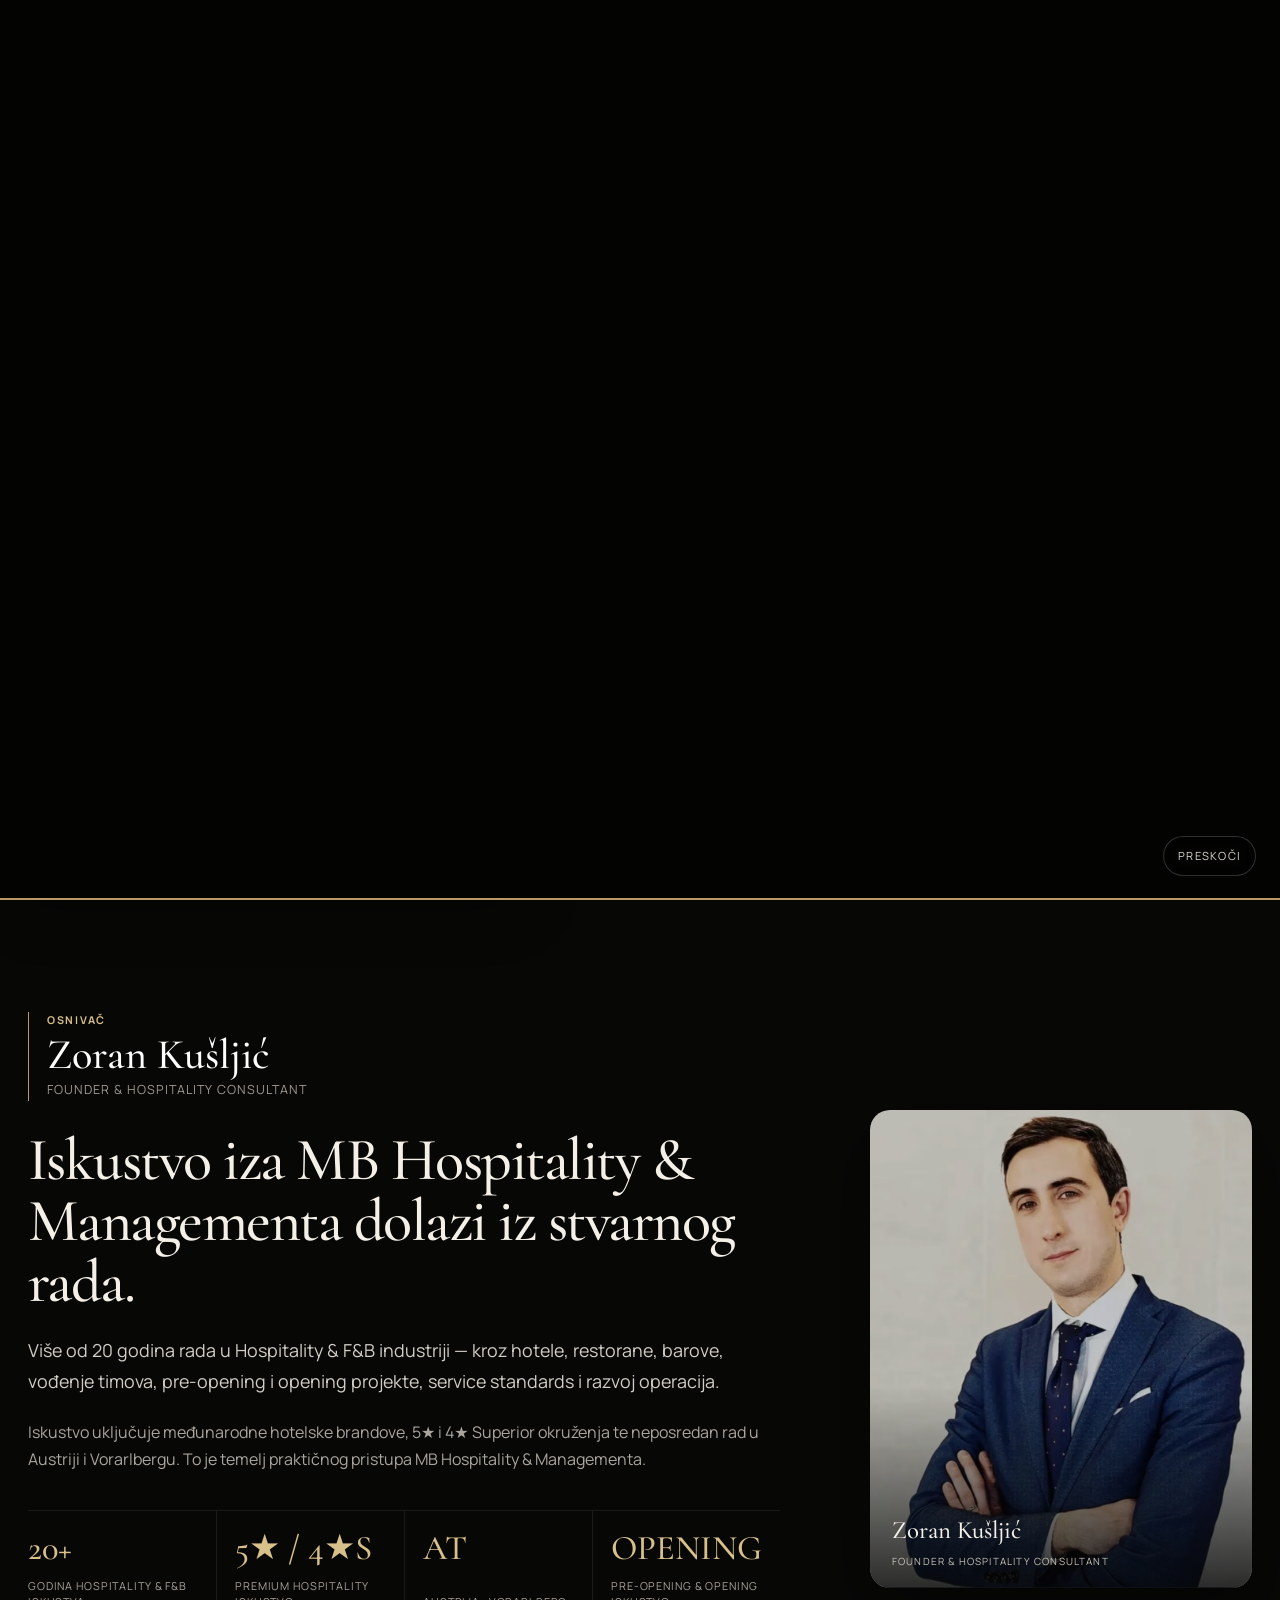
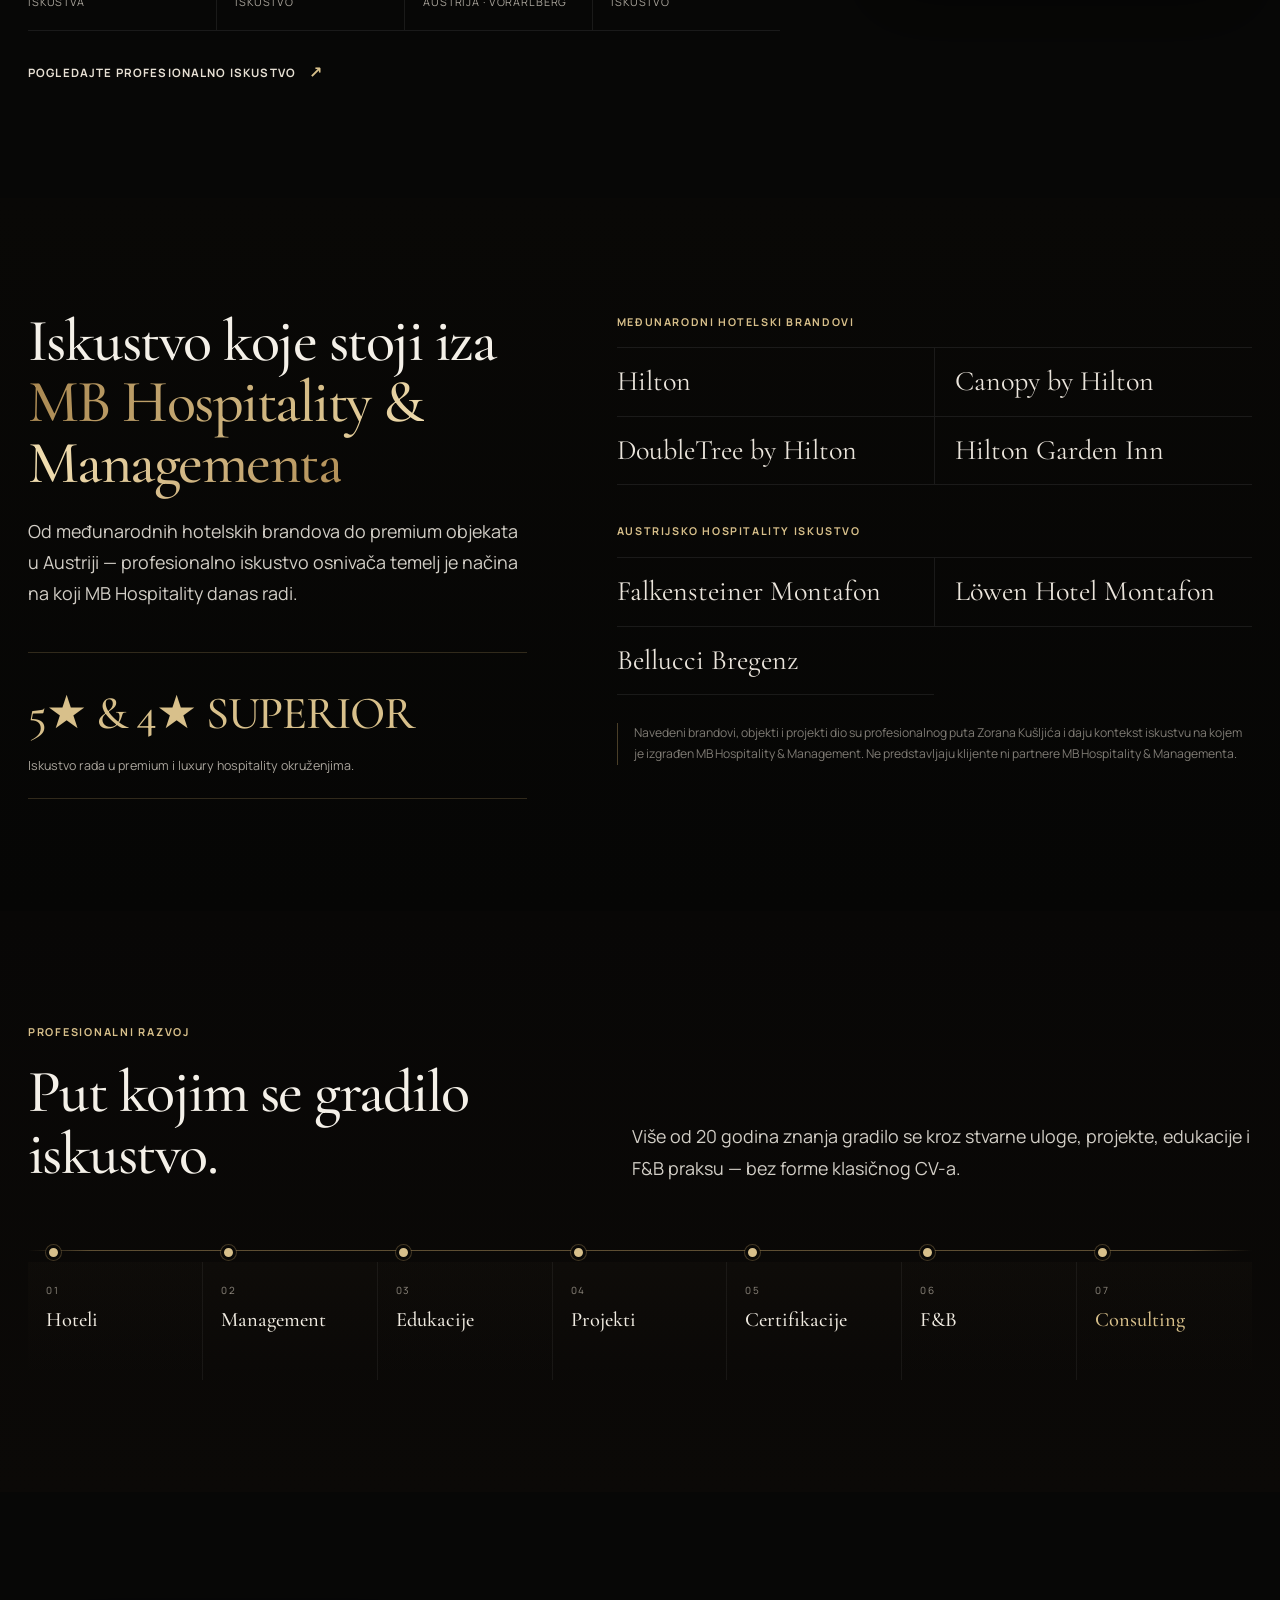
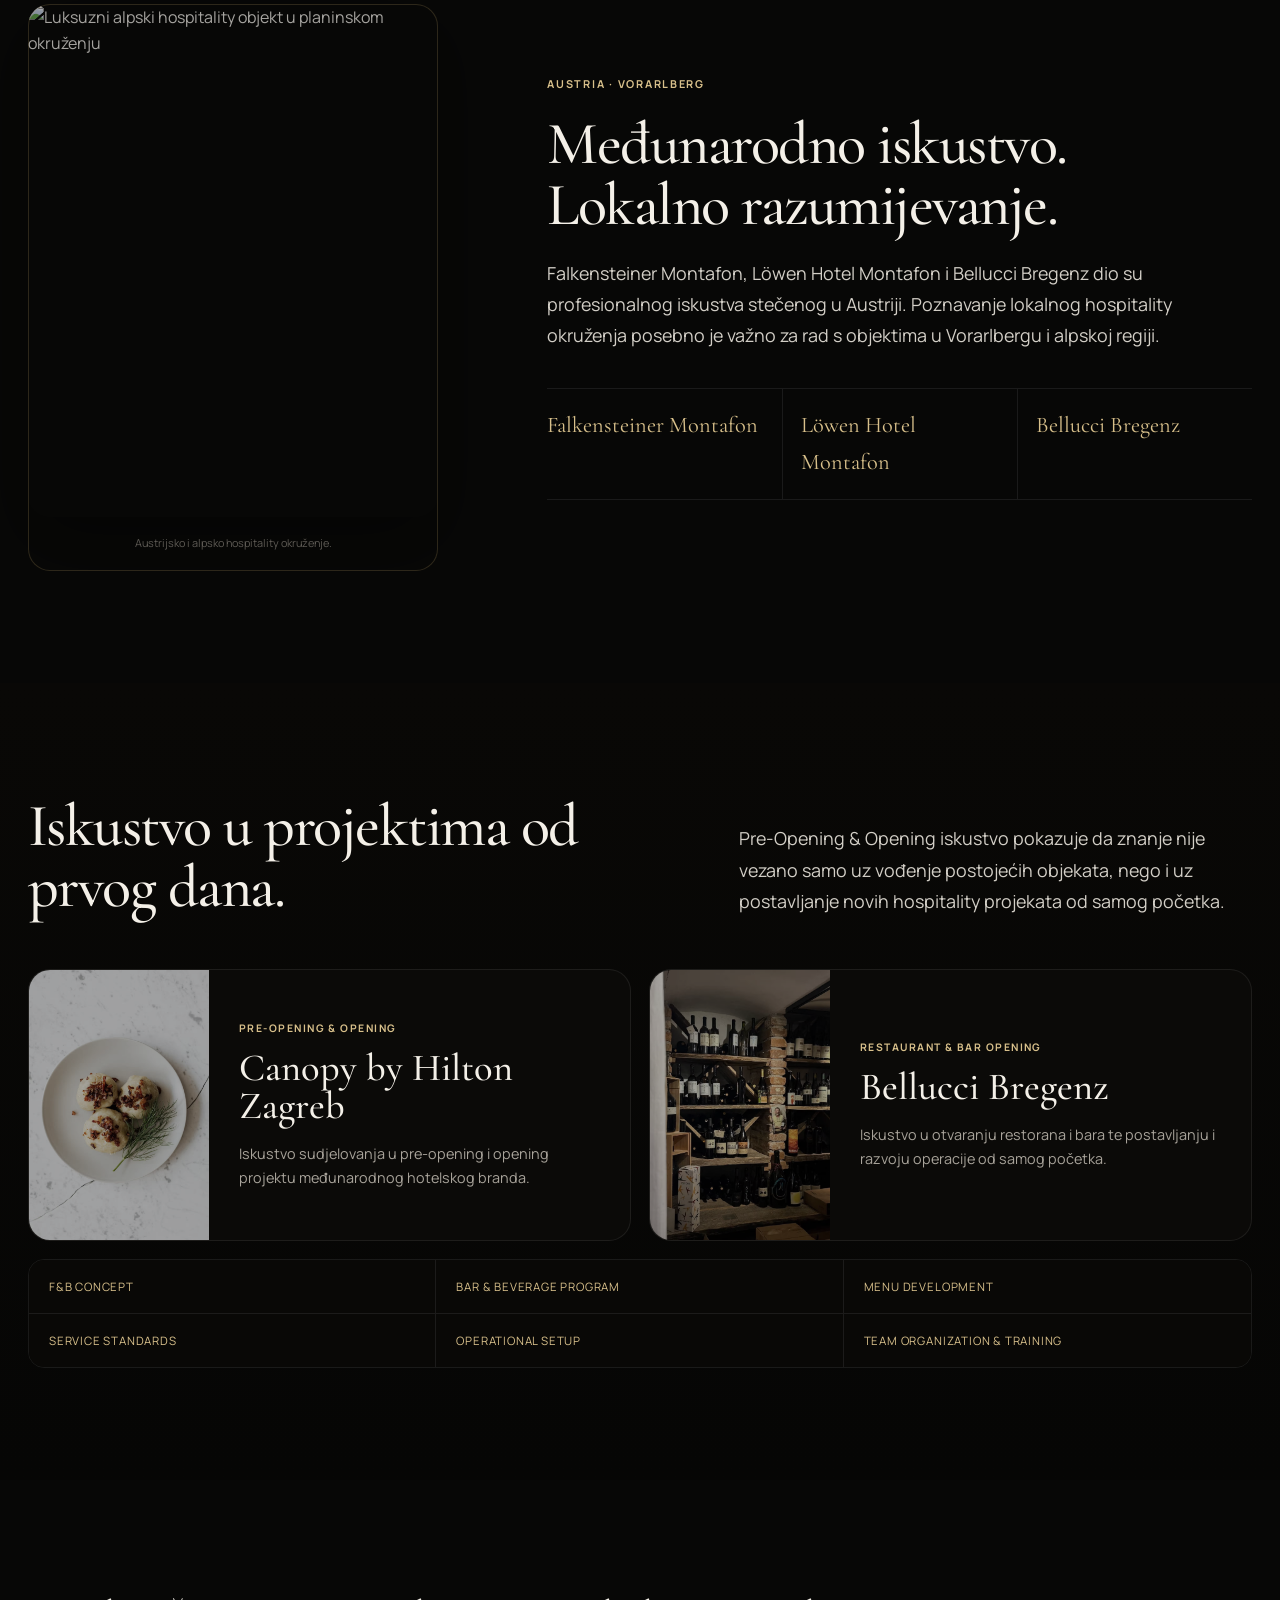
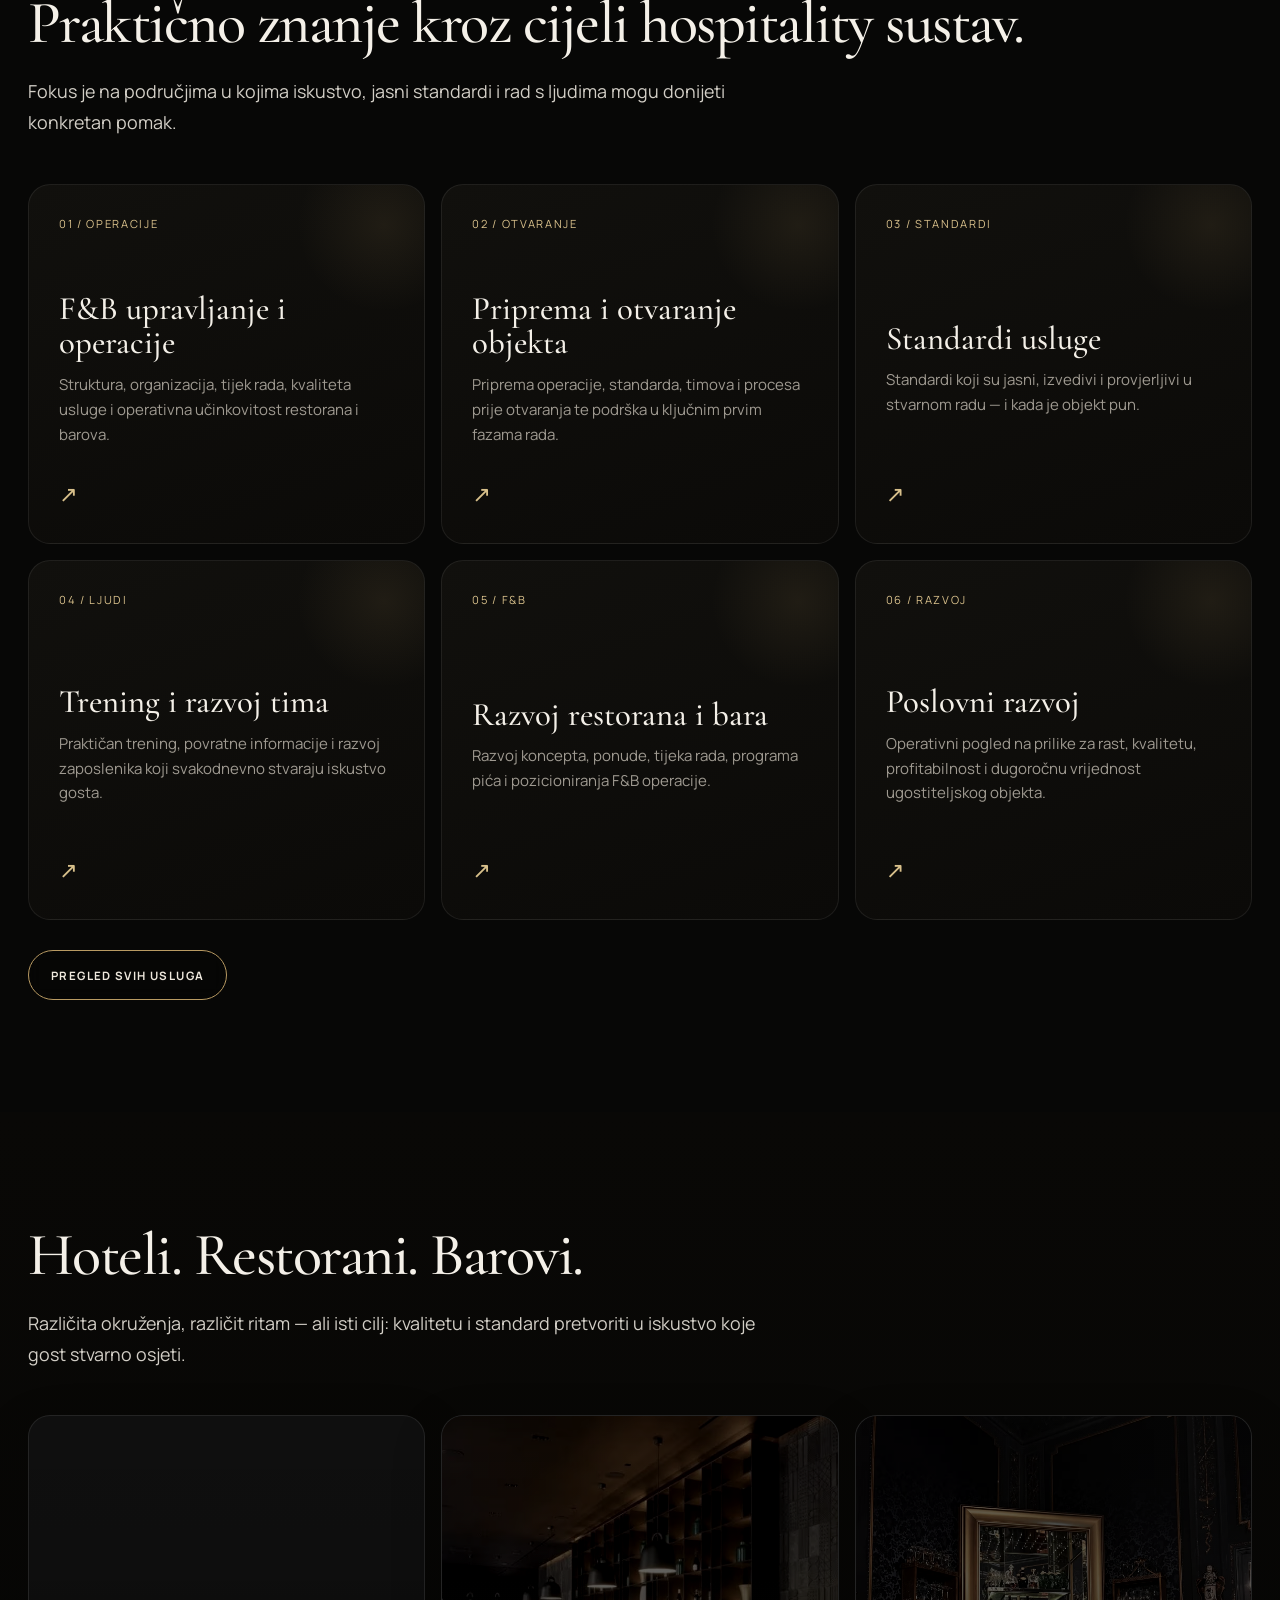
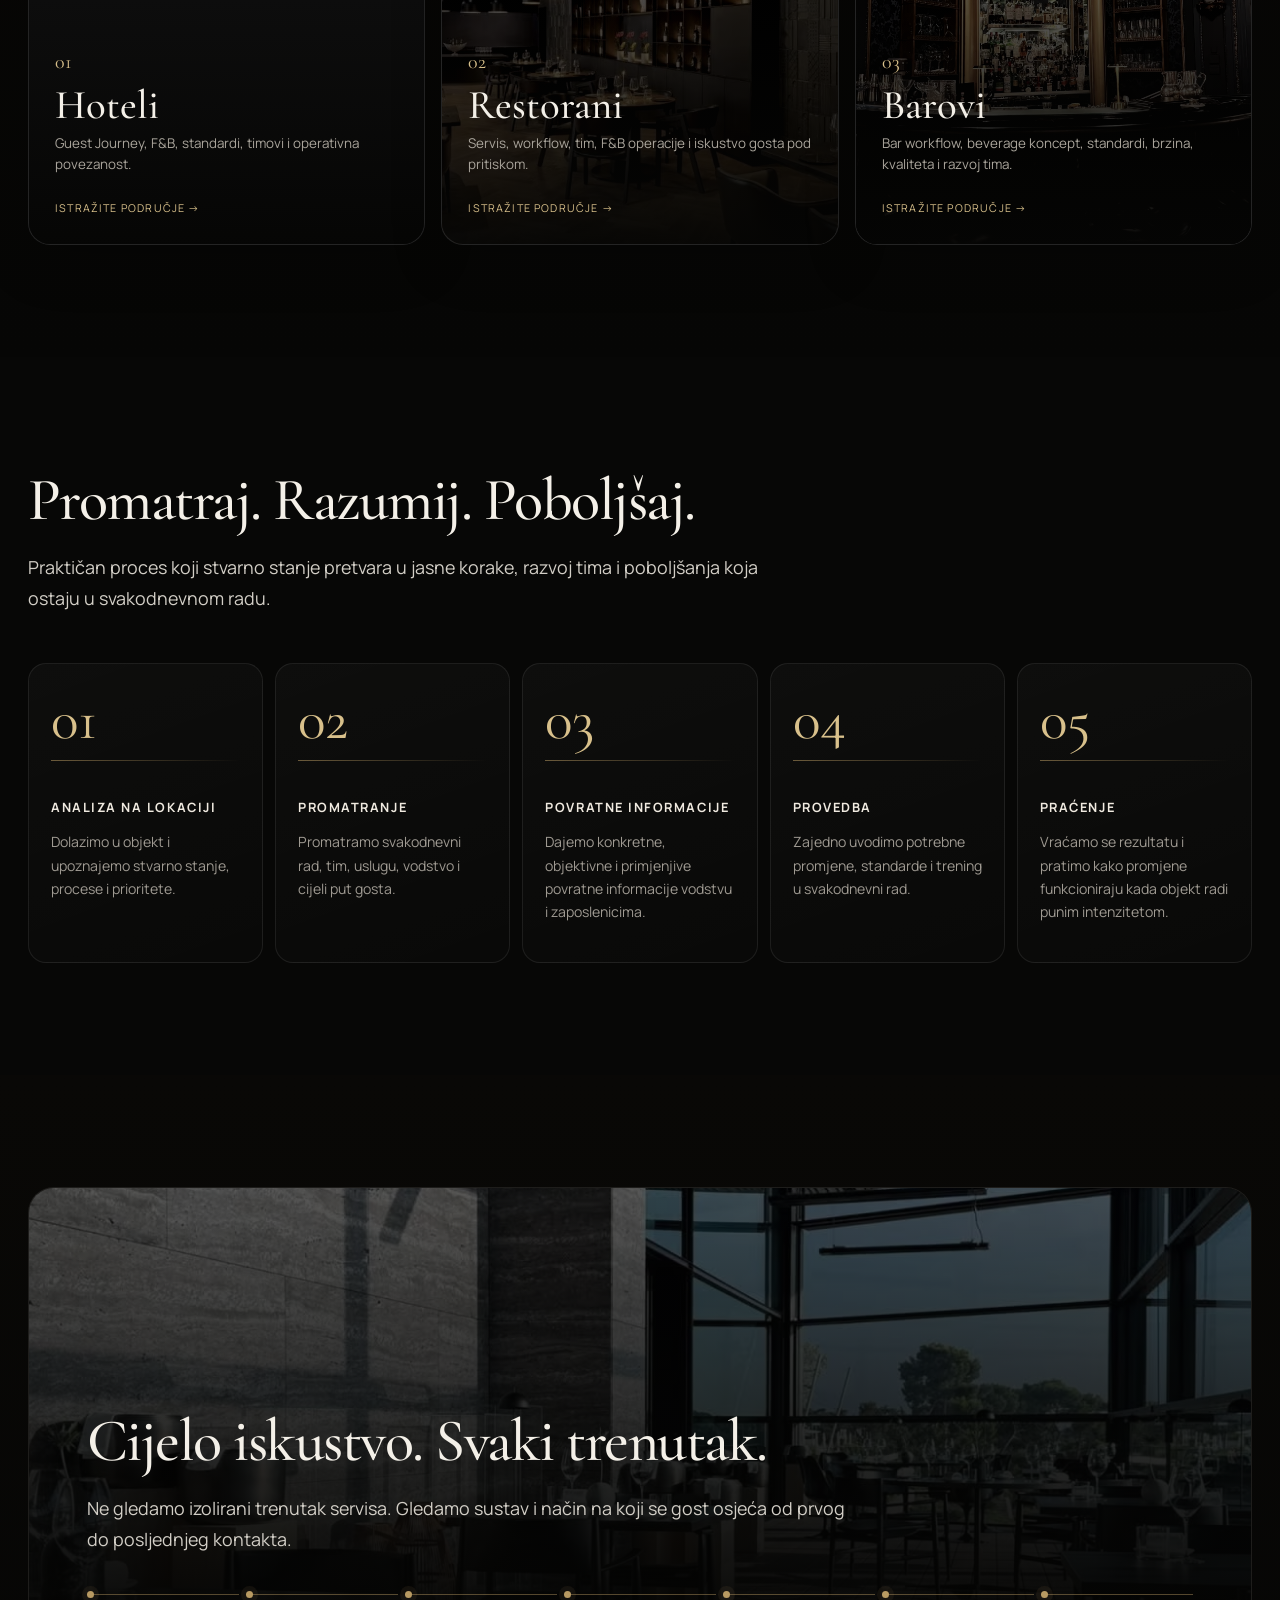
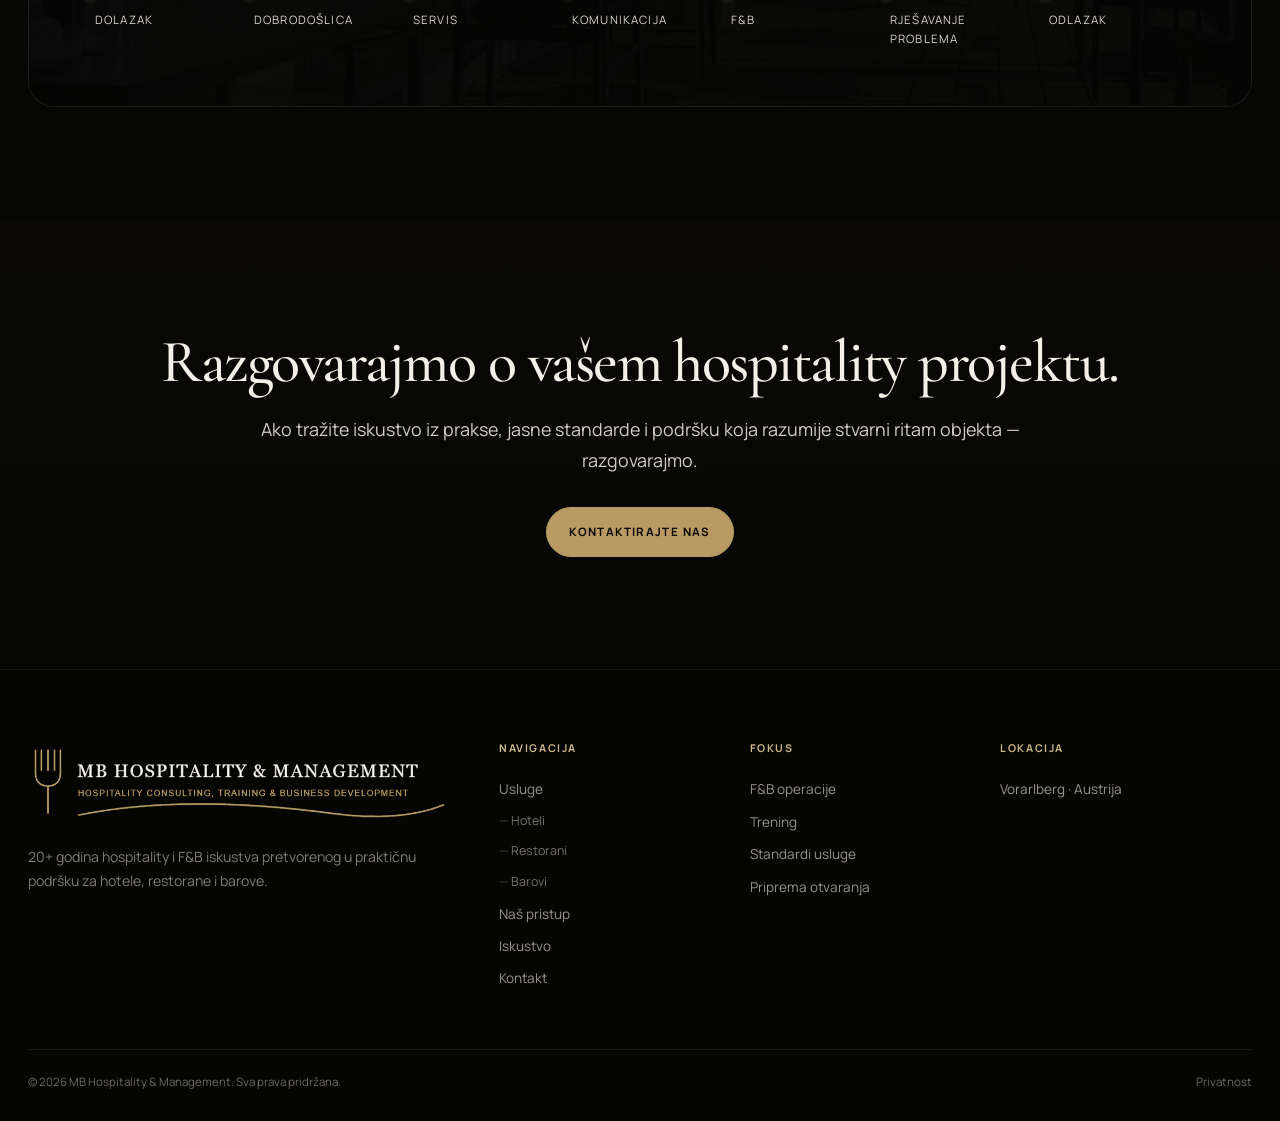
==== commit e02b4fa0: "poliranje" ====
--- a/index.html
+++ b/index.html
@@ -11,13 +11,13 @@
 <link href="https://fonts.googleapis.com" rel="preconnect"/>
 <link crossorigin="" href="https://fonts.gstatic.com" rel="preconnect"/>
 <link href="https://fonts.googleapis.com/css2?family=Cormorant+Garamond:wght@400;500;600&amp;family=Manrope:wght@400;500;600;700&amp;display=swap" rel="stylesheet"/>
-<link href="assets/css/styles.css?v=20260820-experience" rel="stylesheet"/>
+<link href="assets/css/styles.css?v=20260820-champagne-final" rel="stylesheet"/>
 <script defer="" src="assets/js/config.js"></script>
-<script defer="" src="assets/js/app.js?v=20260820-experience"></script>
+<script defer="" src="assets/js/app.js?v=20260820-final-polish"></script>
 </head>
 <body data-meta-key="home.meta" data-title-key="home.title">
 <div aria-hidden="true" class="cinematic-intro">
-<div class="intro-frame" style="background-image:url('https://images.unsplash.com/photo-1759038086397-2b7b1535da04?fit=crop&amp;fm=webp&amp;q=78&amp;w=2200')"></div>
+<div class="intro-frame" style="background-image:url('https://images.unsplash.com/photo-1766759447126-5949a0629689?fit=crop&amp;fm=webp&amp;q=78&amp;w=2200')"></div>
 <div class="intro-frame" style="background-image:url('https://images.unsplash.com/photo-1781456651358-9b627372d6cf?fit=crop&amp;fm=webp&amp;q=78&amp;w=2200')"></div>
 <div class="intro-frame" style="background-image:url('https://images.unsplash.com/photo-1766832255363-c9f060ade8b0?fit=crop&amp;fm=webp&amp;q=78&amp;w=2200')"></div>
 <div class="intro-frame" style="background-image:url('https://images.unsplash.com/photo-1783496116776-2f286d05e7f2?fit=crop&amp;fm=webp&amp;q=78&amp;w=2200')"></div>
@@ -62,7 +62,7 @@
 </div><main>
 <section class="hero">
 <div class="hero__media">
-<div class="hero__bg" style="background-image:url('https://images.unsplash.com/photo-1766832255363-c9f060ade8b0?fit=crop&amp;fm=webp&amp;q=82&amp;w=2400')"></div>
+<div class="hero__bg" style="background-image:url('https://images.unsplash.com/photo-1766759447126-5949a0629689?fit=crop&amp;fm=webp&amp;q=82&amp;w=2400')"></div>
 <div class="hero__bg" style="background-image:url('https://images.unsplash.com/photo-1783496116776-2f286d05e7f2?fit=crop&amp;fm=webp&amp;q=82&amp;w=2400')"></div>
 <div class="hero__bg" style="background-image:url('https://images.unsplash.com/photo-1781456651358-9b627372d6cf?fit=crop&amp;fm=webp&amp;q=82&amp;w=2400')"></div>
 </div>
@@ -99,7 +99,7 @@
 <section class="section section--dark experience-behind-section">
 <div class="container brand-panel">
 <div class="brand-panel__intro reveal">
-<h2 class="h2" data-i18n="experienceBehind.title">Experience Behind MB Hospitality &amp; Management</h2>
+<h2 class="h2" data-i18n="experienceBehind.title">Iskustvo koje stoji iza <span class="gold">MB Hospitality &amp; Managementa</span></h2>
 <p class="lead" data-i18n="experienceBehind.lead">Od međunarodnih hotelskih brandova do premium objekata u Austriji — profesionalno iskustvo osnivača temelj je načina na koji MB Hospitality danas radi.</p>
 <div class="premium-proof"><strong>5★ &amp; 4★ SUPERIOR</strong><span data-i18n="experienceBehind.premiumText">Iskustvo rada u premium i luxury hospitality okruženjima.</span></div>
 </div>
@@ -116,11 +116,25 @@
 </div>
 </div>
 </section>
+<section class="section experience-path-section">
+<div class="container">
+<div class="experience-path-head reveal"><div><span class="editorial-kicker" data-i18n="path.eyebrow">Profesionalni razvoj</span><h2 class="h2" data-i18n="path.title">Put kojim se gradilo iskustvo.</h2></div><p class="lead" data-i18n="path.lead">Ne kao klasičan CV, nego kao razvoj znanja kroz stvarne uloge, projekte, edukacije i F&amp;B praksu.</p></div>
+<div class="experience-path reveal delay-1">
+<div class="experience-path__item"><small>01</small><strong data-i18n="path.1">Hoteli</strong></div>
+<div class="experience-path__item"><small>02</small><strong data-i18n="path.2">Management</strong></div>
+<div class="experience-path__item"><small>03</small><strong data-i18n="path.3">Edukacije</strong></div>
+<div class="experience-path__item"><small>04</small><strong data-i18n="path.4">Projekti</strong></div>
+<div class="experience-path__item"><small>05</small><strong data-i18n="path.5">Certifikacije</strong></div>
+<div class="experience-path__item"><small>06</small><strong data-i18n="path.6">F&amp;B</strong></div>
+<div class="experience-path__item"><small>07</small><strong data-i18n="path.7">Consulting</strong></div>
+</div>
+</div>
+</section>
 <section class="section austria-section">
 <div class="container austria-editorial">
-<figure class="austria-photo reveal">
-<img alt="Zoran Kušljić u alpskom okruženju" data-i18n-alt="alt.zoranAlps" loading="lazy" src="assets/img/editorial/zoran-vorarlberg.avif"/>
-<figcaption data-i18n="austria.caption">Stvarno iskustvo rada u austrijskom hospitality okruženju.</figcaption>
+<figure class="austria-photo austria-photo--hospitality reveal">
+<img alt="Premium alpine hospitality" data-i18n-alt="alt.alpineEditorial" loading="lazy" src="https://images.unsplash.com/photo-1766759447126-5949a0629689?fit=crop&amp;fm=webp&amp;q=78&amp;w=1400"/>
+<figcaption data-i18n="austria.caption">Austrijsko i alpsko hospitality okruženje.</figcaption>
 </figure>
 <div class="austria-copy reveal delay-1">
 <span class="editorial-kicker">Austria · Vorarlberg</span>
@@ -190,10 +204,9 @@
 <div class="journey-content"><h2 class="h2" data-i18n="journey.title">Cijelo iskustvo. Svaki trenutak.</h2><p class="lead" data-i18n="journey.lead">Ne gledamo izolirani trenutak servisa. Gledamo sustav i način na koji se gost osjeća od prvog do posljednjeg kontakta.</p><div class="journey-steps"><div class="journey-step" data-i18n="journey.1">Dolazak</div><div class="journey-step" data-i18n="journey.2">Dobrodošlica</div><div class="journey-step" data-i18n="journey.3">Servis</div><div class="journey-step" data-i18n="journey.4">Komunikacija</div><div class="journey-step" data-i18n="journey.5">F&amp;B</div><div class="journey-step" data-i18n="journey.6">Rješavanje problema</div><div class="journey-step" data-i18n="journey.7">Odlazak</div></div></div>
 </div>
 </section>
-<section class="section"><div class="container instagram-box reveal"><div><h2 class="h3" data-i18n="ig.title">MB Hospitality &amp; Management — uskoro i na Instagramu.</h2><p class="lead" data-i18n="ig.text" style="font-size:1rem">Mjesto za buduće projekte, hospitality insight, operativne detalje i priče iz Vorarlberga i alpske regije.</p></div><a class="ig-placeholder" data-instagram-link="" href="#"><div><strong data-i18n="ig.placeholder">Instagram feed</strong><span data-i18n="ig.soon">povezivanje nakon otvaranja profila</span></div></a></div></section>
 <section class="section section--dark"><div class="container reveal" style="max-width:960px;text-align:center"><h2 class="h2" data-i18n="cta.title">Razgovarajmo o vašem hospitality projektu.</h2><p class="lead" data-i18n="cta.text" style="margin-inline:auto">Ako tražite iskustvo iz prakse, jasne standarde i podršku koja razumije stvarni ritam objekta — razgovarajmo.</p><a class="btn btn--gold" data-i18n="cta.button" href="kontakt.html" style="margin-top:30px">Kontaktirajte nas</a></div></section>
 </main>
-<footer class="site-footer"><div class="container"><div class="footer-grid"><div class="footer-brand"><img alt="MB Hospitality &amp; Management" src="assets/img/logo.png"/><p data-i18n="footer.copy">Operativni hospitality consulting, trening i business development izravno u vašem objektu.</p></div><div class="footer-col"><h4 data-i18n="footer.nav">Navigacija</h4><a data-i18n="nav.services" href="usluge.html">Usluge</a><a class="footer-sub" data-i18n="nav.hotels" href="hoteli.html">Hoteli</a><a class="footer-sub" data-i18n="nav.restaurants" href="restorani.html">Restorani</a><a class="footer-sub" data-i18n="nav.bars" href="barovi.html">Barovi</a><a data-i18n="nav.approach" href="pristup.html">Naš pristup</a><a data-i18n="nav.experience" href="iskustvo.html">Iskustvo</a><a data-i18n="nav.contact" href="kontakt.html">Kontakt</a></div><div class="footer-col"><h4 data-i18n="footer.focus">Fokus</h4><span data-i18n="footer.f1">F&amp;B operacije</span><span data-i18n="footer.f2">Trening</span><span data-i18n="footer.f3">Standardi usluge</span><span data-i18n="footer.f4">Priprema otvaranja</span></div><div class="footer-col"><h4 data-i18n="footer.location">Lokacija</h4><span data-i18n="common.location">Vorarlberg · Austrija</span><a data-i18n="footer.instagram" data-instagram-link="" href="#">Instagram uskoro</a></div></div><div class="footer-bottom"><span>© 2026 MB Hospitality &amp; Management. <span data-i18n="footer.rights">Sva prava pridržana.</span></span><a data-i18n="footer.privacy" href="privatnost.html">Privatnost</a></div></div></footer>
+<footer class="site-footer"><div class="container"><div class="footer-grid"><div class="footer-brand"><img alt="MB Hospitality &amp; Management" src="assets/img/logo.png"/><p data-i18n="footer.copy">Operativni hospitality consulting, trening i business development izravno u vašem objektu.</p></div><div class="footer-col"><h4 data-i18n="footer.nav">Navigacija</h4><a data-i18n="nav.services" href="usluge.html">Usluge</a><a class="footer-sub" data-i18n="nav.hotels" href="hoteli.html">Hoteli</a><a class="footer-sub" data-i18n="nav.restaurants" href="restorani.html">Restorani</a><a class="footer-sub" data-i18n="nav.bars" href="barovi.html">Barovi</a><a data-i18n="nav.approach" href="pristup.html">Naš pristup</a><a data-i18n="nav.experience" href="iskustvo.html">Iskustvo</a><a data-i18n="nav.contact" href="kontakt.html">Kontakt</a></div><div class="footer-col"><h4 data-i18n="footer.focus">Fokus</h4><span data-i18n="footer.f1">F&amp;B operacije</span><span data-i18n="footer.f2">Trening</span><span data-i18n="footer.f3">Standardi usluge</span><span data-i18n="footer.f4">Priprema otvaranja</span></div><div class="footer-col"><h4 data-i18n="footer.location">Lokacija</h4><span data-i18n="common.location">Vorarlberg · Austrija</span></div></div><div class="footer-bottom"><span>© 2026 MB Hospitality &amp; Management. <span data-i18n="footer.rights">Sva prava pridržana.</span></span><a data-i18n="footer.privacy" href="privatnost.html">Privatnost</a></div></div></footer>
 <div class="cookie-bar"><p data-i18n="cookie.text">Koristimo samo osnovne lokalne postavke potrebne za jezik i iskustvo stranice. Nema marketinških kolačića u ovoj verziji.</p><div class="cookie-actions"><button data-cookie-ok="" data-i18n="cookie.ok" type="button">U redu</button><a class="btn btn--ghost" data-i18n="cookie.more" href="privatnost.html">Privatnost</a></div></div>
 </body>
 </html>
--- a/assets/css/styles.css
+++ b/assets/css/styles.css
@@ -3,13 +3,13 @@
   --bg-soft:#0c0b09;
   --panel:#11100d;
   --panel-2:#15130f;
-  --gold:#c99b3e;
-  --gold-2:#e1bd71;
-  --gold-soft:rgba(201,155,62,.16);
+  --gold:#b89a62;
+  --gold-2:#d8c08b;
+  --gold-soft:rgba(184,154,98,.15);
   --text:#f4f0e8;
   --muted:#aaa69e;
   --muted-2:#77736c;
-  --line:rgba(201,155,62,.22);
+  --line:rgba(184,154,98,.24);
   --line-soft:rgba(255,255,255,.08);
   --serif:"Cormorant Garamond", Georgia, serif;
   --sans:"Manrope", Inter, ui-sans-serif, system-ui, -apple-system, BlinkMacSystemFont, "Segoe UI", sans-serif;
@@ -36,13 +36,13 @@
 .h3{font-family:var(--serif);font-weight:500;line-height:1.08;margin:0;font-size:clamp(1.8rem,2.6vw,3rem)}
 .lead{font-size:clamp(1.02rem,1.4vw,1.24rem);color:#d2cec6;max-width:760px;margin:22px 0 0;line-height:1.75}
 .muted{color:var(--muted)}
-.gold{color:var(--gold-2)}
+.gold{color:var(--gold-2);background:linear-gradient(110deg,#a98750 0%,#d8c08b 42%,#f0ddb0 58%,#b18e55 100%);-webkit-background-clip:text;background-clip:text;-webkit-text-fill-color:transparent}
 .rule{height:1px;background:linear-gradient(90deg,transparent,var(--line),transparent);border:0;margin:0}
 
 /* header */
 .site-header{position:fixed;inset:18px 0 auto;z-index:80;pointer-events:none}
-.nav-shell{width:min(1380px,calc(100vw - 34px));margin:auto;height:76px;border:1px solid rgba(201,155,62,.2);border-radius:18px;background:rgba(7,7,6,.72);backdrop-filter:blur(18px) saturate(1.2);display:grid;grid-template-columns:minmax(250px,1.25fr) auto minmax(250px,1fr);align-items:center;padding:0 16px 0 18px;box-shadow:0 16px 50px rgba(0,0,0,.2);pointer-events:auto;transition:.3s ease}
-.site-header.scrolled .nav-shell{height:68px;background:rgba(7,7,6,.9);border-color:rgba(201,155,62,.28)}
+.nav-shell{width:min(1380px,calc(100vw - 34px));margin:auto;height:76px;border:1px solid rgba(184,154,98,.2);border-radius:18px;background:rgba(7,7,6,.72);backdrop-filter:blur(18px) saturate(1.2);display:grid;grid-template-columns:minmax(250px,1.25fr) auto minmax(250px,1fr);align-items:center;padding:0 16px 0 18px;box-shadow:0 16px 50px rgba(0,0,0,.2);pointer-events:auto;transition:.3s ease}
+.site-header.scrolled .nav-shell{height:68px;background:rgba(7,7,6,.9);border-color:rgba(184,154,98,.28)}
 .brand{display:flex;align-items:center;min-width:0}
 .brand img{width:min(100%,340px);height:auto;object-fit:contain}
 .desktop-nav{display:flex;align-items:center;gap:28px;justify-content:center}
@@ -97,7 +97,7 @@
 .hero__actions{display:flex;gap:12px;flex-wrap:wrap;margin-top:34px}
 .btn{display:inline-flex;align-items:center;justify-content:center;gap:10px;min-height:50px;padding:0 22px;border-radius:999px;text-transform:uppercase;letter-spacing:.12em;font-size:.72rem;font-weight:700;border:1px solid var(--gold);transition:.25s ease;cursor:pointer}
 .btn--gold{background:var(--gold);color:#090806}.btn--gold:hover{background:var(--gold-2);transform:translateY(-2px)}
-.btn--ghost{color:#eee8dd;background:rgba(0,0,0,.12);backdrop-filter:blur(8px)}.btn--ghost:hover{background:rgba(201,155,62,.09);color:var(--gold-2)}
+.btn--ghost{color:#eee8dd;background:rgba(0,0,0,.12);backdrop-filter:blur(8px)}.btn--ghost:hover{background:rgba(184,154,98,.09);color:var(--gold-2)}
 .hero__meta{position:absolute;z-index:5;right:max(28px,calc((100vw - 1240px)/2));bottom:92px;display:grid;gap:7px;text-align:right;color:#a8a39b;font-size:.72rem;letter-spacing:.12em;text-transform:uppercase}
 .hero__meta strong{color:var(--gold-2);font-weight:600}
 .scroll-cue{position:absolute;left:50%;bottom:22px;z-index:5;transform:translateX(-50%);display:grid;justify-items:center;gap:7px;color:#8c877f;font-size:.62rem;letter-spacing:.14em;text-transform:uppercase}.scroll-cue span{width:1px;height:28px;background:linear-gradient(var(--gold),transparent)}
@@ -114,7 +114,7 @@
 .split__media img{width:100%;height:100%;position:absolute;inset:0;object-fit:cover;filter:saturate(.76) brightness(.75) contrast(1.04);transition:transform 1s cubic-bezier(.2,.7,.2,1)}
 .split__media:hover img{transform:scale(1.025)}
 .split__media::after{content:"";position:absolute;inset:0;background:linear-gradient(180deg,transparent 48%,rgba(0,0,0,.5))}
-.split__tag{position:absolute;left:24px;bottom:22px;z-index:2;border:1px solid rgba(201,155,62,.38);background:rgba(8,7,5,.72);backdrop-filter:blur(10px);border-radius:999px;padding:9px 14px;font-size:.65rem;letter-spacing:.14em;text-transform:uppercase;color:var(--gold-2)}
+.split__tag{position:absolute;left:24px;bottom:22px;z-index:2;border:1px solid rgba(184,154,98,.38);background:rgba(8,7,5,.72);backdrop-filter:blur(10px);border-radius:999px;padding:9px 14px;font-size:.65rem;letter-spacing:.14em;text-transform:uppercase;color:var(--gold-2)}
 .split__copy p{color:#bdb8af;font-size:1.02rem;margin:20px 0 0}
 .checklist{list-style:none;padding:0;margin:30px 0 0;display:grid;gap:13px}
 .checklist li{display:flex;gap:12px;color:#ded9d0}.checklist li::before{content:"";flex:0 0 7px;width:7px;height:7px;border:1px solid var(--gold);border-radius:50%;margin-top:.68em}
@@ -122,8 +122,8 @@
 /* process */
 .process-grid{display:grid;grid-template-columns:repeat(5,1fr);gap:12px;margin-top:48px}
 .process-card{border:1px solid var(--line-soft);background:linear-gradient(160deg,rgba(255,255,255,.03),rgba(255,255,255,.01));border-radius:18px;padding:28px 22px 26px;min-height:300px;position:relative;overflow:hidden;transition:.3s ease}
-.process-card:hover{border-color:rgba(201,155,62,.38);transform:translateY(-4px);background:linear-gradient(160deg,rgba(201,155,62,.07),rgba(255,255,255,.01))}
-.process-card__num{font-family:var(--serif);font-size:3.6rem;line-height:1;color:rgba(225,189,113,.85);margin-bottom:48px}
+.process-card:hover{border-color:rgba(184,154,98,.38);transform:translateY(-4px);background:linear-gradient(160deg,rgba(184,154,98,.07),rgba(255,255,255,.01))}
+.process-card__num{font-family:var(--serif);font-size:3.6rem;line-height:1;color:rgba(216,192,139,.85);margin-bottom:48px}
 .process-card h3{font-size:.8rem;letter-spacing:.12em;text-transform:uppercase;margin:0 0 12px;color:#f0eae0}
 .process-card p{font-size:.88rem;color:#9f9a92;margin:0}
 .process-card::after{content:"";position:absolute;left:22px;right:22px;top:96px;height:1px;background:linear-gradient(90deg,var(--gold),transparent);opacity:.55}
@@ -134,14 +134,14 @@
 .journey-wrap::after{content:"";position:absolute;inset:0;background:linear-gradient(180deg,rgba(4,4,3,.18),rgba(4,4,3,.92) 80%)}
 .journey-content{position:relative;z-index:2;padding:58px}
 .journey-steps{display:grid;grid-template-columns:repeat(7,1fr);gap:7px;margin-top:38px}
-.journey-step{border-top:1px solid rgba(201,155,62,.45);padding:15px 8px 0;color:#d9d3ca;font-size:.72rem;text-transform:uppercase;letter-spacing:.1em;position:relative}
-.journey-step::before{content:"";position:absolute;top:-4px;left:0;width:7px;height:7px;background:var(--gold);border-radius:50%;box-shadow:0 0 0 5px rgba(201,155,62,.08)}
+.journey-step{border-top:1px solid rgba(184,154,98,.45);padding:15px 8px 0;color:#d9d3ca;font-size:.72rem;text-transform:uppercase;letter-spacing:.1em;position:relative}
+.journey-step::before{content:"";position:absolute;top:-4px;left:0;width:7px;height:7px;background:var(--gold);border-radius:50%;box-shadow:0 0 0 5px rgba(184,154,98,.08)}
 
 /* cards/services */
 .grid-3{display:grid;grid-template-columns:repeat(3,1fr);gap:16px;margin-top:46px}
 .service-card{min-height:360px;border:1px solid var(--line-soft);border-radius:22px;padding:30px;display:flex;flex-direction:column;justify-content:space-between;background:linear-gradient(160deg,#11100d,#0b0a08);transition:.3s ease;overflow:hidden;position:relative}
-.service-card::before{content:"";position:absolute;width:180px;height:180px;border-radius:50%;background:radial-gradient(circle,rgba(201,155,62,.1),transparent 68%);right:-50px;top:-50px}
-.service-card:hover{border-color:rgba(201,155,62,.36);transform:translateY(-4px)}
+.service-card::before{content:"";position:absolute;width:180px;height:180px;border-radius:50%;background:radial-gradient(circle,rgba(184,154,98,.1),transparent 68%);right:-50px;top:-50px}
+.service-card:hover{border-color:rgba(184,154,98,.36);transform:translateY(-4px)}
 .service-card__num{color:var(--gold-2);font-size:.7rem;letter-spacing:.15em;text-transform:uppercase}
 .service-card h3{font-family:var(--serif);font-size:2.05rem;font-weight:500;line-height:1.05;margin:55px 0 12px}
 .service-card p{color:#9f9a91;margin:0;font-size:.94rem}
@@ -159,8 +159,8 @@
 .gallery-item::after{content:"";position:absolute;inset:0;border:1px solid rgba(255,255,255,.06);border-radius:inherit;pointer-events:none}
 
 /* instagram */
-.instagram-box{border:1px solid var(--line);border-radius:24px;padding:48px;background:linear-gradient(145deg,rgba(201,155,62,.055),rgba(255,255,255,.012));display:grid;grid-template-columns:1.2fr .8fr;align-items:center;gap:40px}
-.ig-placeholder{aspect-ratio:1.6;border:1px dashed rgba(201,155,62,.35);border-radius:18px;display:grid;place-items:center;color:#7d786f;text-align:center;padding:24px;background:rgba(0,0,0,.16)}
+.instagram-box{border:1px solid var(--line);border-radius:24px;padding:48px;background:linear-gradient(145deg,rgba(184,154,98,.055),rgba(255,255,255,.012));display:grid;grid-template-columns:1.2fr .8fr;align-items:center;gap:40px}
+.ig-placeholder{aspect-ratio:1.6;border:1px dashed rgba(184,154,98,.35);border-radius:18px;display:grid;place-items:center;color:#7d786f;text-align:center;padding:24px;background:rgba(0,0,0,.16)}
 .ig-placeholder strong{color:var(--gold-2);display:block;font-family:var(--serif);font-size:2rem;font-weight:500}
 
 /* page hero */
@@ -178,7 +178,7 @@
 /* contact */
 .contact-grid{display:grid;grid-template-columns:.8fr 1.2fr;gap:70px;align-items:start}
 .contact-aside{position:sticky;top:120px}.contact-kicker{font-family:var(--serif);font-size:2rem;color:#e5dfd5;margin:18px 0 0}.location-line{margin-top:34px;padding-top:22px;border-top:1px solid var(--line-soft);color:#aaa59c}.location-line strong{display:block;color:var(--gold-2);font-size:.7rem;text-transform:uppercase;letter-spacing:.13em;margin-bottom:5px}
-.contact-form{border:1px solid var(--line-soft);background:#0b0a08;border-radius:24px;padding:36px}.form-grid{display:grid;grid-template-columns:1fr 1fr;gap:18px}.field{display:grid;gap:8px}.field--full{grid-column:1/-1}.field label{color:#c8c3ba;font-size:.74rem;letter-spacing:.08em;text-transform:uppercase}.field input,.field textarea,.field select{width:100%;border:1px solid rgba(255,255,255,.09);background:#080806;color:#f1ece3;border-radius:12px;padding:14px 15px;outline:none;transition:.2s ease}.field textarea{min-height:160px;resize:vertical}.field input:focus,.field textarea:focus,.field select:focus{border-color:rgba(201,155,62,.52);box-shadow:0 0 0 3px rgba(201,155,62,.06)}.form-note{color:#77736c;font-size:.76rem;margin:14px 0 0}.form-status{display:none;margin-top:16px;padding:12px 14px;border-radius:10px;background:rgba(201,155,62,.08);border:1px solid rgba(201,155,62,.2);color:#d8c491;font-size:.85rem}.form-status.show{display:block}
+.contact-form{border:1px solid var(--line-soft);background:#0b0a08;border-radius:24px;padding:36px}.form-grid{display:grid;grid-template-columns:1fr 1fr;gap:18px}.field{display:grid;gap:8px}.field--full{grid-column:1/-1}.field label{color:#c8c3ba;font-size:.74rem;letter-spacing:.08em;text-transform:uppercase}.field input,.field textarea,.field select{width:100%;border:1px solid rgba(255,255,255,.09);background:#080806;color:#f1ece3;border-radius:12px;padding:14px 15px;outline:none;transition:.2s ease}.field textarea{min-height:160px;resize:vertical}.field input:focus,.field textarea:focus,.field select:focus{border-color:rgba(184,154,98,.52);box-shadow:0 0 0 3px rgba(184,154,98,.06)}.form-status{display:none;margin-top:16px;padding:12px 14px;border-radius:10px;background:rgba(184,154,98,.08);border:1px solid rgba(184,154,98,.2);color:#d8c491;font-size:.85rem}.form-status.show{display:block}
 
 /* footer */
 .site-footer{padding:70px 0 30px;border-top:1px solid var(--line-soft);background:#050504}.footer-grid{display:grid;grid-template-columns:1.35fr .65fr .65fr .8fr;gap:46px}.footer-brand img{width:min(470px,100%)}.footer-brand p{max-width:440px;color:#817d75;font-size:.88rem;margin:18px 0 0}.footer-col h4{font-size:.67rem;letter-spacing:.15em;text-transform:uppercase;color:var(--gold-2);margin:0 0 16px}.footer-col a,.footer-col span{display:block;color:#99948b;font-size:.85rem;padding:5px 0}.footer-col a:hover{color:#f0e9dd}.footer-bottom{margin-top:54px;padding-top:22px;border-top:1px solid var(--line-soft);display:flex;justify-content:space-between;gap:20px;color:#6e6a63;font-size:.72rem}.footer-bottom a:hover{color:var(--gold-2)}
@@ -190,7 +190,7 @@
 .reveal{opacity:0;transform:translateY(24px);transition:opacity .85s ease,transform .85s cubic-bezier(.2,.7,.2,1)}.reveal.in{opacity:1;transform:none}.reveal.delay-1{transition-delay:.08s}.reveal.delay-2{transition-delay:.16s}.reveal.delay-3{transition-delay:.24s}
 
 /* cookie */
-.cookie-bar{position:fixed;left:18px;bottom:18px;z-index:90;width:min(500px,calc(100vw - 36px));padding:18px;border:1px solid rgba(201,155,62,.24);background:rgba(8,8,7,.93);backdrop-filter:blur(16px);border-radius:16px;box-shadow:0 20px 60px rgba(0,0,0,.4);display:none}.cookie-bar.show{display:block}.cookie-bar p{margin:0;color:#aaa59c;font-size:.82rem}.cookie-actions{display:flex;gap:8px;margin-top:13px}.cookie-actions button{border-radius:999px;border:1px solid var(--line);background:transparent;color:#d8d2c8;padding:8px 12px;font-size:.68rem;letter-spacing:.08em;text-transform:uppercase;cursor:pointer}.cookie-actions button:first-child{background:var(--gold);color:#080706;border-color:var(--gold)}
+.cookie-bar{position:fixed;left:18px;bottom:18px;z-index:90;width:min(500px,calc(100vw - 36px));padding:18px;border:1px solid rgba(184,154,98,.24);background:rgba(8,8,7,.93);backdrop-filter:blur(16px);border-radius:16px;box-shadow:0 20px 60px rgba(0,0,0,.4);display:none}.cookie-bar.show{display:block}.cookie-bar p{margin:0;color:#aaa59c;font-size:.82rem}.cookie-actions{display:flex;gap:8px;margin-top:13px}.cookie-actions button{border-radius:999px;border:1px solid var(--line);background:transparent;color:#d8d2c8;padding:8px 12px;font-size:.68rem;letter-spacing:.08em;text-transform:uppercase;cursor:pointer}.cookie-actions button:first-child{background:var(--gold);color:#080706;border-color:var(--gold)}
 
 @media (max-width:1100px){
   :root{--container:min(100% - 42px, 1040px)}
@@ -245,20 +245,20 @@
 .nav-parent{display:flex!important;align-items:center;gap:7px}
 .nav-caret{color:var(--gold-2);font-size:.85em;transform:translateY(-1px);transition:transform .25s ease}
 .nav-item--dropdown:hover .nav-caret,.nav-item--dropdown:focus-within .nav-caret{transform:rotate(180deg) translateY(1px)}
-.nav-dropdown{position:absolute;top:calc(100% + 17px);left:50%;transform:translate(-50%,8px);width:230px;padding:9px;border:1px solid rgba(201,155,62,.22);border-radius:16px;background:rgba(8,8,7,.96);backdrop-filter:blur(18px);box-shadow:0 24px 60px rgba(0,0,0,.48);opacity:0;visibility:hidden;pointer-events:none;transition:opacity .22s ease,transform .22s ease,visibility .22s ease}
+.nav-dropdown{position:absolute;top:calc(100% + 17px);left:50%;transform:translate(-50%,8px);width:230px;padding:9px;border:1px solid rgba(184,154,98,.22);border-radius:16px;background:rgba(8,8,7,.96);backdrop-filter:blur(18px);box-shadow:0 24px 60px rgba(0,0,0,.48);opacity:0;visibility:hidden;pointer-events:none;transition:opacity .22s ease,transform .22s ease,visibility .22s ease}
 .nav-dropdown::before{content:"";position:absolute;left:0;right:0;top:-18px;height:18px}
 .nav-item--dropdown:hover .nav-dropdown,.nav-item--dropdown:focus-within .nav-dropdown{opacity:1;visibility:visible;pointer-events:auto;transform:translate(-50%,0)}
 .desktop-nav .nav-dropdown a{display:grid;grid-template-columns:28px 1fr;gap:10px;align-items:center;padding:11px 12px;border-radius:10px;color:#cfc9bf;text-transform:none;letter-spacing:.04em;font-size:.78rem;transition:.2s ease}
 .desktop-nav .nav-dropdown a::after{display:none!important}
-.desktop-nav .nav-dropdown a:hover,.desktop-nav .nav-dropdown a.active{background:rgba(201,155,62,.09);color:#fff}
+.desktop-nav .nav-dropdown a:hover,.desktop-nav .nav-dropdown a.active{background:rgba(184,154,98,.09);color:#fff}
 .nav-dropdown__num{font-family:var(--serif);font-size:1rem;color:var(--gold-2)}
 .mobile-subnav{display:grid;justify-items:center;gap:9px;margin:2px 0 5px}
 .mobile-subnav__parent{display:flex;align-items:center;gap:10px}
 .mobile-subnav__links{display:flex;gap:7px;flex-wrap:wrap;justify-content:center;max-width:360px}
-.mobile-menu .mobile-subnav__links a{font-family:var(--sans);font-size:.67rem;line-height:1;letter-spacing:.11em;text-transform:uppercase;color:#b9b3a9;border:1px solid rgba(201,155,62,.2);border-radius:999px;padding:9px 12px;background:rgba(201,155,62,.025)}
+.mobile-menu .mobile-subnav__links a{font-family:var(--sans);font-size:.67rem;line-height:1;letter-spacing:.11em;text-transform:uppercase;color:#b9b3a9;border:1px solid rgba(184,154,98,.2);border-radius:999px;padding:9px 12px;background:rgba(184,154,98,.025)}
 .mobile-menu .mobile-subnav__links a:hover,.mobile-menu .mobile-subnav__links a.active{color:#090806;background:var(--gold-2);border-color:var(--gold-2)}
 .mobile-menu>a.active,.mobile-subnav__parent.active{color:var(--gold-2)}
-.footer-col .footer-sub{padding-left:12px;color:#77736c;font-size:.78rem;position:relative}.footer-col .footer-sub::before{content:"—";position:absolute;left:0;color:rgba(201,155,62,.48)}
+.footer-col .footer-sub{padding-left:12px;color:#77736c;font-size:.78rem;position:relative}.footer-col .footer-sub::before{content:"—";position:absolute;left:0;color:rgba(184,154,98,.48)}
 
 .sector-hub__head{max-width:820px}
 .sector-link-grid{display:grid;grid-template-columns:repeat(3,1fr);gap:16px;margin-top:44px}
@@ -271,18 +271,18 @@
 .sector-link__content em{font-style:normal;color:#aaa59c;font-size:.84rem;line-height:1.55;min-height:52px}
 .sector-link__content>span:last-child{color:var(--gold-2);font-size:.67rem;letter-spacing:.11em;text-transform:uppercase;margin-top:8px}
 .sector-link:hover .sector-link__bg{transform:scale(1.06);filter:saturate(.72) brightness(.55)}
-.sector-link:hover{border-color:rgba(201,155,62,.34)}
+.sector-link:hover{border-color:rgba(184,154,98,.34)}
 
 .sector-page-hero .page-hero__bg{background-position:center 55%}
 .sector-method-list{margin-top:26px}
-.sector-statement{background:radial-gradient(circle at 70% 30%,rgba(201,155,62,.075),transparent 38%),#080706}
+.sector-statement{background:radial-gradient(circle at 70% 30%,rgba(184,154,98,.075),transparent 38%),#080706}
 .sector-statement__inner{max-width:980px;padding:44px 0}
 .sector-statement__inner .h2{max-width:900px}
 .sector-crosshead{display:flex;align-items:flex-end;justify-content:space-between;gap:30px}.sector-crosshead .eyebrow{margin-bottom:0}.sector-crosshead .h3{max-width:680px}
 .sector-mini-links{display:grid;grid-template-columns:repeat(3,1fr);gap:12px;margin-top:34px}
 .sector-mini-links a{display:flex;align-items:center;gap:15px;padding:20px 22px;border:1px solid var(--line-soft);border-radius:14px;background:#0b0a08;transition:.25s ease}
 .sector-mini-links a span{font-family:var(--serif);font-size:1.3rem;color:var(--gold-2)}.sector-mini-links a strong{font-family:var(--serif);font-weight:500;font-size:1.45rem}
-.sector-mini-links a:hover{border-color:rgba(201,155,62,.34);background:#0e0c09;transform:translateY(-2px)}
+.sector-mini-links a:hover{border-color:rgba(184,154,98,.34);background:#0e0c09;transform:translateY(-2px)}
 .sector-mini-links a[aria-current="page"]{opacity:.42;pointer-events:none}
 
 @media (max-width:1100px){.sector-link{min-height:390px}.sector-link__content strong{font-size:2.2rem}.desktop-nav{gap:15px}.desktop-nav a{font-size:.65rem}.nav-shell{grid-template-columns:250px 1fr auto}}
@@ -313,9 +313,9 @@
     width:34px;
     height:34px;
     flex:0 0 34px;
-    border:1px solid rgba(201,155,62,.28);
+    border:1px solid rgba(184,154,98,.28);
     border-radius:50%;
-    background:rgba(201,155,62,.035);
+    background:rgba(184,154,98,.035);
     position:relative;
     cursor:pointer;
     transition:border-color .25s ease,background .25s ease,transform .25s ease;
@@ -334,8 +334,8 @@
   }
   .mobile-subnav__toggle::after{transform:translate(-50%,-50%) rotate(90deg)}
   .mobile-subnav.open .mobile-subnav__toggle{
-    border-color:rgba(201,155,62,.55);
-    background:rgba(201,155,62,.08);
+    border-color:rgba(184,154,98,.55);
+    background:rgba(184,154,98,.08);
   }
   .mobile-subnav.open .mobile-subnav__toggle::after{opacity:0;transform:translate(-50%,-50%) rotate(0deg)}
   .mobile-subnav__links{
@@ -366,7 +366,7 @@
     width:100%;
     padding:10px 12px;
     border:0;
-    border-left:1px solid rgba(201,155,62,.28);
+    border-left:1px solid rgba(184,154,98,.28);
     border-radius:0;
     background:transparent;
     color:#aaa49a;
@@ -382,7 +382,7 @@
   .mobile-menu .mobile-subnav__links a:hover,
   .mobile-menu .mobile-subnav__links a.active{
     color:#fff;
-    background:linear-gradient(90deg,rgba(201,155,62,.09),transparent 75%);
+    background:linear-gradient(90deg,rgba(184,154,98,.09),transparent 75%);
     border-left-color:var(--gold-2);
     padding-left:16px;
   }
@@ -473,7 +473,7 @@
   backdrop-filter:none;
 }
 .cookie-actions .btn--ghost:hover{
-  background:rgba(201,155,62,.09);
+  background:rgba(184,154,98,.09);
   color:var(--gold-2);
 }
 
@@ -568,7 +568,7 @@
 .founder-copy .h2{max-width:840px}
 .founder-copy__body{max-width:780px;margin:22px 0 0;color:#aaa59d;font-size:1rem}
 .founder-photo{position:relative;margin:0;max-width:390px;justify-self:end}
-.founder-photo::before{content:"";position:absolute;inset:-13px 13px 13px -13px;border:1px solid rgba(201,155,62,.3);border-radius:22px;z-index:-1}
+.founder-photo::before{content:"";position:absolute;inset:-13px 13px 13px -13px;border:1px solid rgba(184,154,98,.3);border-radius:22px;z-index:-1}
 .founder-photo img{width:100%;aspect-ratio:4/5;object-fit:cover;object-position:center 22%;border-radius:20px;filter:saturate(.74) contrast(1.04) brightness(.78);box-shadow:var(--shadow)}
 .founder-photo::after{content:"";position:absolute;inset:0;border-radius:20px;background:linear-gradient(180deg,transparent 58%,rgba(5,5,4,.78));pointer-events:none}
 .founder-photo figcaption{position:absolute;z-index:2;left:22px;right:22px;bottom:18px;display:grid;gap:2px}
@@ -592,13 +592,13 @@
 .brand-name-grid{display:grid;grid-template-columns:1fr 1fr;border-top:1px solid var(--line-soft)}
 .brand-name-grid div{padding:19px 14px 19px 0;border-bottom:1px solid var(--line-soft);font-family:var(--serif);font-size:clamp(1.45rem,2.2vw,2.15rem);line-height:1.05;color:#ebe5dc}
 .brand-name-grid div:nth-child(even){padding-left:20px;border-left:1px solid var(--line-soft)}
-.experience-disclaimer{margin:28px 0 0;padding-left:16px;border-left:1px solid rgba(201,155,62,.38);color:#7f7b74;font-size:.76rem;line-height:1.7;max-width:700px}
+.experience-disclaimer{margin:28px 0 0;padding-left:16px;border-left:1px solid rgba(184,154,98,.38);color:#7f7b74;font-size:.76rem;line-height:1.7;max-width:700px}
 
 .austria-editorial{display:grid;grid-template-columns:minmax(280px,.68fr) minmax(0,1.15fr);gap:clamp(58px,8vw,120px);align-items:center}
 .austria-photo{margin:0;position:relative;max-width:410px}
 .austria-photo img{width:100%;aspect-ratio:4/5;object-fit:cover;object-position:center;border-radius:22px;filter:saturate(.78) brightness(.72) contrast(1.04);box-shadow:var(--shadow)}
-.austria-photo::after{content:"";position:absolute;inset:0;border-radius:22px;box-shadow:inset 0 0 0 1px rgba(201,155,62,.22);pointer-events:none}
-.austria-photo figcaption{margin-top:13px;color:#716d66;font-size:.68rem;line-height:1.55}
+.austria-photo::after{content:"";position:absolute;inset:0;border-radius:22px;box-shadow:inset 0 0 0 1px rgba(184,154,98,.22);pointer-events:none}
+.austria-photo figcaption{margin-top:0;min-height:54px;padding:12px 18px;display:flex;align-items:center;justify-content:center;text-align:center;color:#716d66;font-size:.68rem;line-height:1.55}
 .editorial-kicker{display:block;color:var(--gold-2);font-size:.68rem;font-weight:700;letter-spacing:.16em;text-transform:uppercase;margin-bottom:20px}
 .austria-copy .lead{max-width:760px}.property-list{display:grid;grid-template-columns:repeat(3,1fr);margin-top:36px;border-top:1px solid var(--line-soft)}
 .property-list span{padding:18px 14px 18px 0;border-bottom:1px solid var(--line-soft);font-family:var(--serif);font-size:1.4rem;color:#ddd7ce}.property-list span+span{padding-left:18px;border-left:1px solid var(--line-soft)}
@@ -614,7 +614,20 @@
 .scope-grid span:not(:nth-child(3n)){border-right:1px solid var(--line-soft)}.scope-grid span:nth-last-child(-n+3){border-bottom:0}
 
 .sector-home-section .sector-link__bg--local{background-position:center}
-.experience-clarity{background:#090806}.clarity-box{max-width:900px;padding:28px 32px;border:1px solid var(--line-soft);border-radius:18px;background:linear-gradient(135deg,rgba(201,155,62,.045),rgba(255,255,255,.01))}.clarity-box strong{font-family:var(--serif);font-size:1.7rem;font-weight:500;color:#e9e2d8}.clarity-box p{margin:10px 0 0;color:#8d8880;font-size:.85rem;line-height:1.75}
+/* Career story — personal, editorial and premium rather than CV-like */
+.career-story-section{position:relative;overflow:hidden;background:#090806}
+.career-story-section::before{content:"";position:absolute;width:520px;height:520px;right:-250px;top:50%;transform:translateY(-50%);border-radius:50%;background:radial-gradient(circle,rgba(184,154,98,.07),transparent 68%);pointer-events:none}
+.career-story{position:relative;display:grid;grid-template-columns:minmax(250px,.72fr) minmax(0,1.28fr);gap:clamp(48px,7vw,110px);align-items:start;padding-top:clamp(14px,2vw,26px);padding-bottom:clamp(14px,2vw,26px)}
+.career-story::before{content:"";position:absolute;left:calc(36% - 1px);top:12px;bottom:12px;width:1px;background:linear-gradient(180deg,transparent,rgba(184,154,98,.34) 18%,rgba(184,154,98,.2) 82%,transparent)}
+.career-story__heading{max-width:430px;padding-right:22px}
+.career-story__heading .h2{margin:0;max-width:390px;font-size:clamp(3rem,5vw,5.35rem);line-height:.96}
+.career-story__body{max-width:850px;padding-top:3px}
+.career-story__body .lead{margin:0;color:#d8d2c8;font-size:clamp(1.05rem,1.4vw,1.22rem);line-height:1.78}
+.career-story__body>p:not(.lead){margin:22px 0 0;color:#99948b;font-size:.95rem;line-height:1.85;max-width:780px}
+.career-story__markers{display:flex;flex-wrap:wrap;gap:10px;margin-top:34px}
+.career-story__markers span{display:inline-flex;align-items:center;min-height:38px;padding:9px 15px;border:1px solid rgba(184,154,98,.23);border-radius:999px;background:rgba(184,154,98,.035);color:#c9c2b7;font-size:.66rem;font-weight:700;letter-spacing:.09em;text-transform:uppercase}
+@media (max-width:900px){.career-story{grid-template-columns:1fr;gap:30px}.career-story::before{display:none}.career-story__heading{padding-right:0;max-width:700px}.career-story__heading .h2{max-width:700px}.career-story__body{max-width:760px}}
+@media (max-width:560px){.career-story__heading .h2{font-size:clamp(2.7rem,13vw,4rem)}.career-story__body .lead{font-size:1rem;line-height:1.72}.career-story__body>p:not(.lead){font-size:.9rem;line-height:1.78}.career-story__markers{margin-top:28px}.career-story__markers span{width:100%;justify-content:center;text-align:center}}
 
 @media (max-width:1050px){
   .founder-editorial{grid-template-columns:1fr 340px;gap:52px}.fact-grid{grid-template-columns:1fr 1fr}.fact-item:nth-child(3){border-left:0;border-top:1px solid var(--line-soft);padding-left:0}.fact-item:nth-child(4){border-top:1px solid var(--line-soft)}
@@ -632,3 +645,45 @@
   .opening-project{grid-template-columns:1fr}.opening-project figure{height:190px}.opening-project>div{padding:24px 22px 28px}.scope-grid{grid-template-columns:1fr}.scope-grid span,.scope-grid span:nth-child(odd){border-right:0!important;border-bottom:1px solid var(--line-soft)!important}.scope-grid span:last-child{border-bottom:0!important}
   .founder-photo{width:min(86vw,340px)}
 }
+
+
+/* 2026-08-20 — final champagne-gold / experience-path polish */
+.experience-path-section{overflow:hidden;background:linear-gradient(180deg,#080706,#0b0907)}
+.experience-path-head{display:grid;grid-template-columns:minmax(0,.78fr) minmax(0,1.22fr);gap:clamp(36px,7vw,100px);align-items:end;margin-bottom:54px}
+.experience-path-head .h2{max-width:760px}
+.experience-path-head .lead{margin:0;max-width:620px;justify-self:end}
+.experience-path{display:grid;grid-template-columns:repeat(7,minmax(0,1fr));position:relative;padding-top:24px}
+.experience-path::before{content:"";position:absolute;left:0;right:0;top:12px;height:1px;background:linear-gradient(90deg,transparent,rgba(184,154,98,.48) 5%,rgba(184,154,98,.48) 95%,transparent)}
+.experience-path__item{position:relative;min-height:118px;padding:20px 18px 18px;border-right:1px solid rgba(255,255,255,.06);display:flex;flex-direction:column;gap:11px;justify-content:flex-start;background:linear-gradient(180deg,rgba(184,154,98,.025),transparent)}
+.experience-path__item:last-child{border-right:0}
+.experience-path__item::before{content:"";position:absolute;top:-17px;left:18px;width:9px;height:9px;border-radius:50%;background:var(--gold-2);border:3px solid #0a0907;box-shadow:0 0 0 1px rgba(184,154,98,.32)}
+.experience-path__item small{font-size:.62rem;letter-spacing:.17em;text-transform:uppercase;color:#8f897f}
+.experience-path__item strong{font-family:var(--serif);font-size:clamp(1.26rem,1.6vw,1.7rem);font-weight:500;line-height:1.05;color:#f0ebe1}
+.experience-path__item:nth-child(7) strong{color:var(--gold-2)}
+.career-story__body .experience-path{margin:42px 0 30px}
+.career-story__closing{color:#a9a39a;max-width:760px;margin:0}
+.austria-photo--hospitality img{filter:saturate(.7) brightness(.67) contrast(1.06)}
+.austria-photo--hospitality figcaption{text-align:center;justify-content:center}
+
+/* slightly richer gold hierarchy without turning the UI yellow */
+.fact-item strong,.premium-proof strong,.big-stat strong,.opening-project>div>span,.service-card__num,.brand-group-label,.editorial-kicker,.property-list span,.scope-grid span,.process-card__num{color:var(--gold-2)}
+.brand-name-grid>div:hover{border-color:rgba(184,154,98,.5);color:#f2eadc}
+.site-footer h4{color:#cdb784}
+
+@media (max-width:980px){
+  .experience-path-head{grid-template-columns:1fr;gap:20px}.experience-path-head .lead{justify-self:start}
+  .experience-path{grid-template-columns:repeat(4,minmax(0,1fr));row-gap:30px}
+  .experience-path::before{display:none}
+  .experience-path__item{border-top:1px solid rgba(184,154,98,.25);min-height:104px}
+  .experience-path__item::before{top:-5px}
+}
+@media (max-width:640px){
+  .experience-path-section{padding-top:86px;padding-bottom:86px}
+  .experience-path-head{margin-bottom:34px}
+  .experience-path{grid-template-columns:1fr;padding:0 0 0 22px;gap:0}
+  .experience-path::before{display:block;left:5px;right:auto;top:0;bottom:0;width:1px;height:auto;background:linear-gradient(180deg,transparent,rgba(184,154,98,.42) 6%,rgba(184,154,98,.42) 94%,transparent)}
+  .experience-path__item{min-height:0;padding:16px 10px 20px 20px;border:0;border-bottom:1px solid rgba(255,255,255,.055);background:none}
+  .experience-path__item:last-child{border-bottom:0}
+  .experience-path__item::before{top:22px;left:-21px;width:8px;height:8px}
+  .experience-path__item small{font-size:.58rem}.experience-path__item strong{font-size:1.5rem}
+}
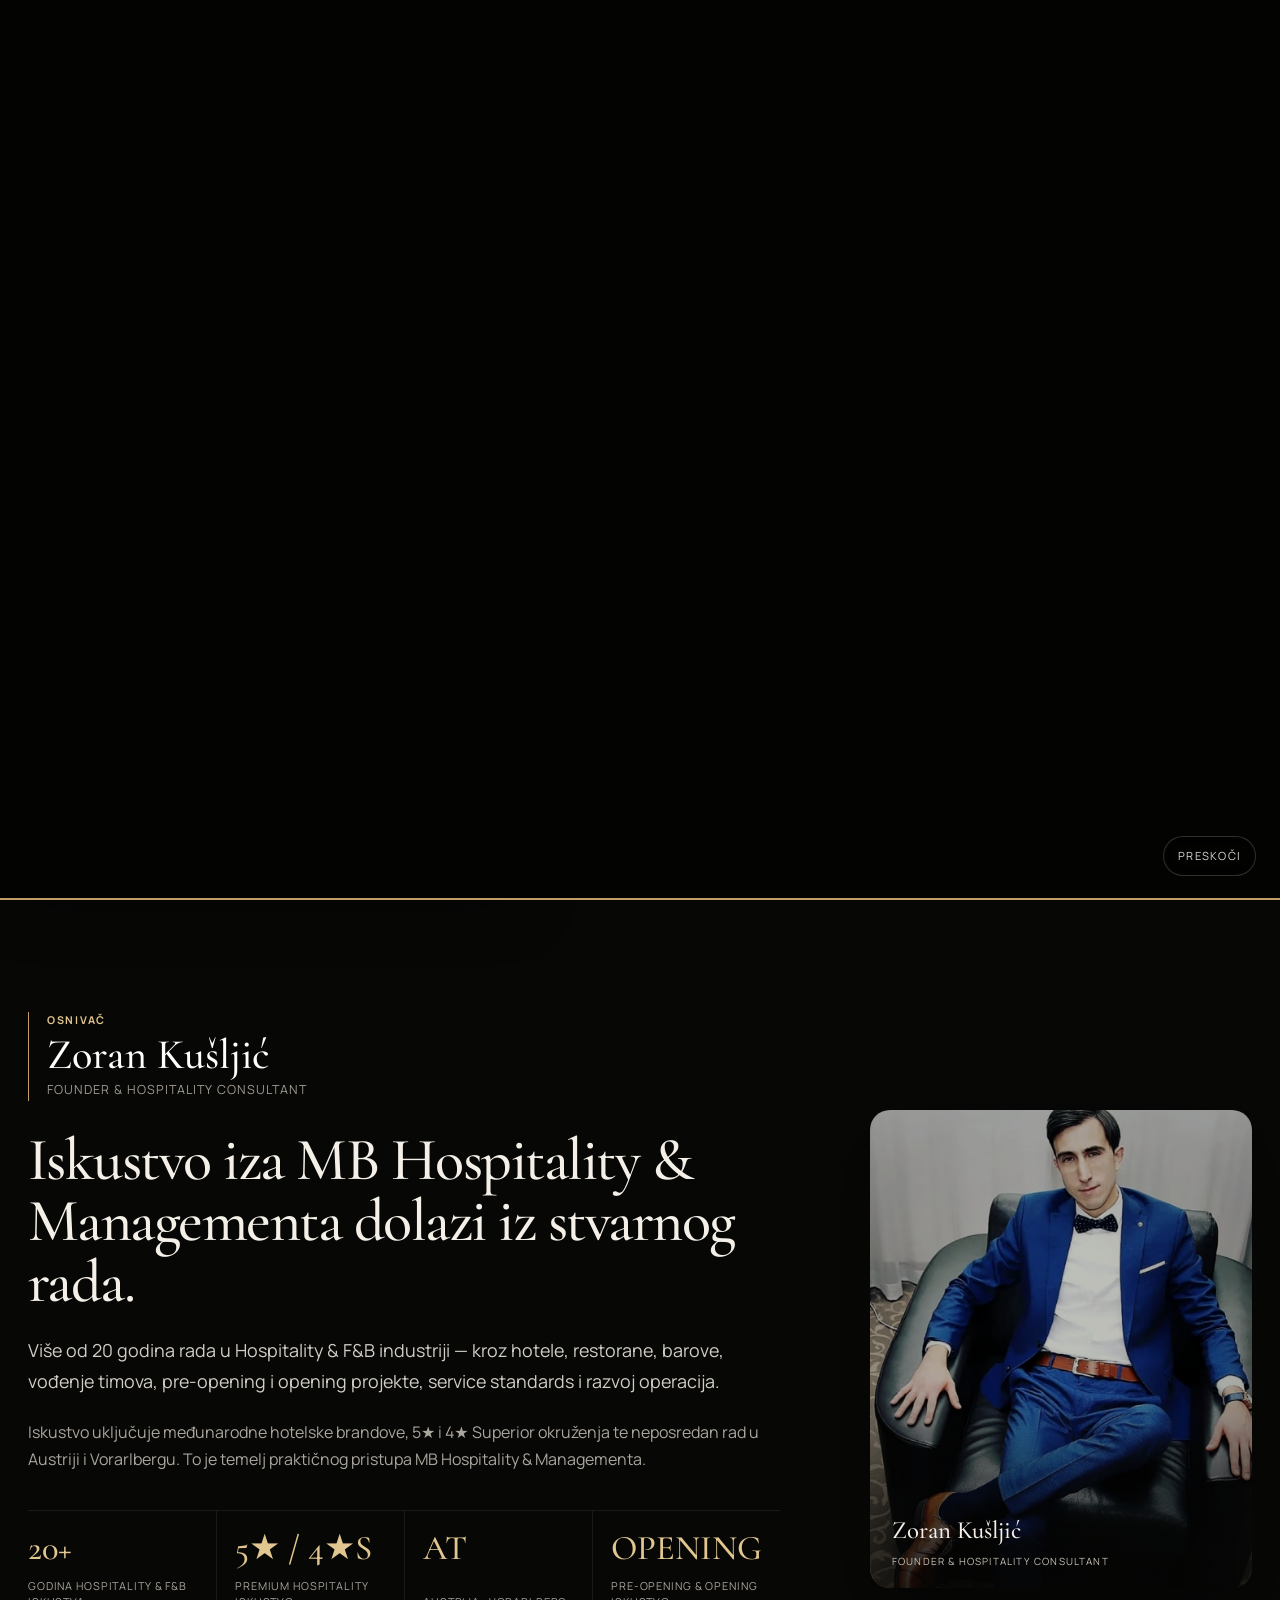
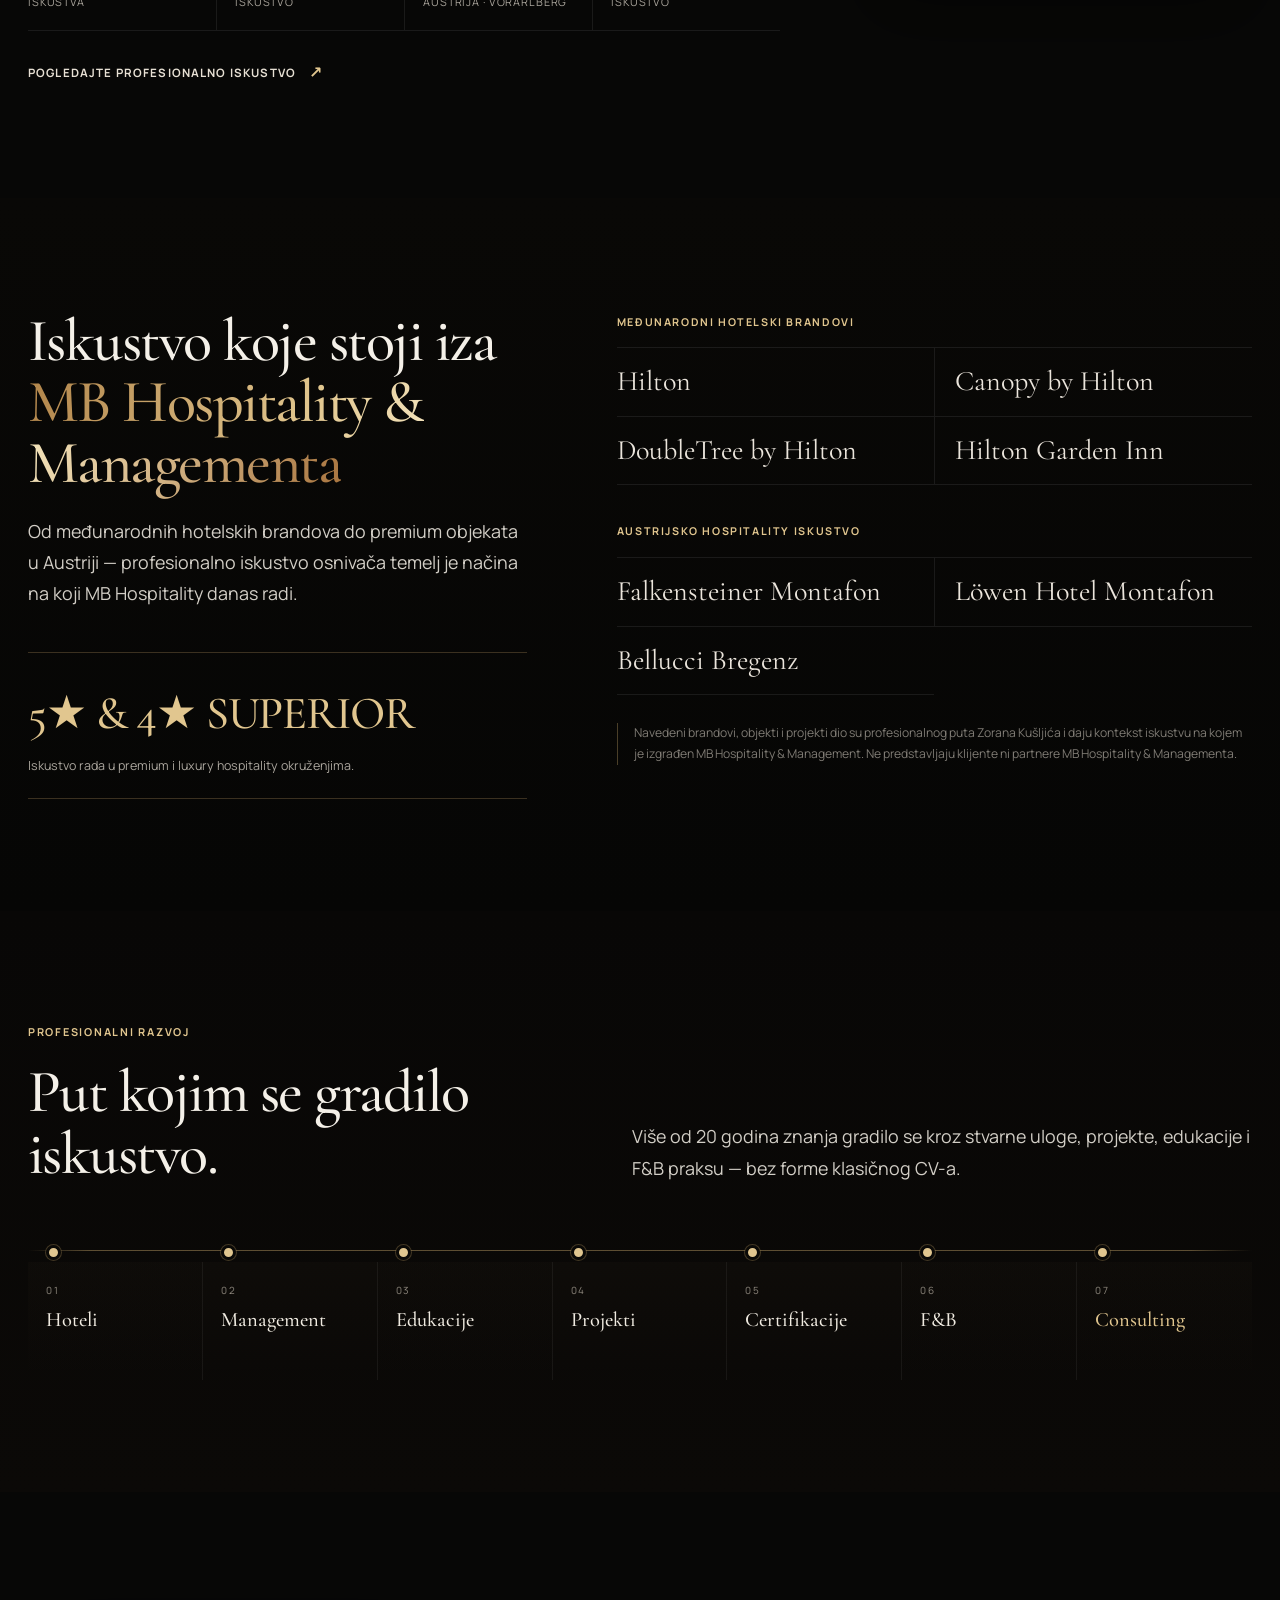
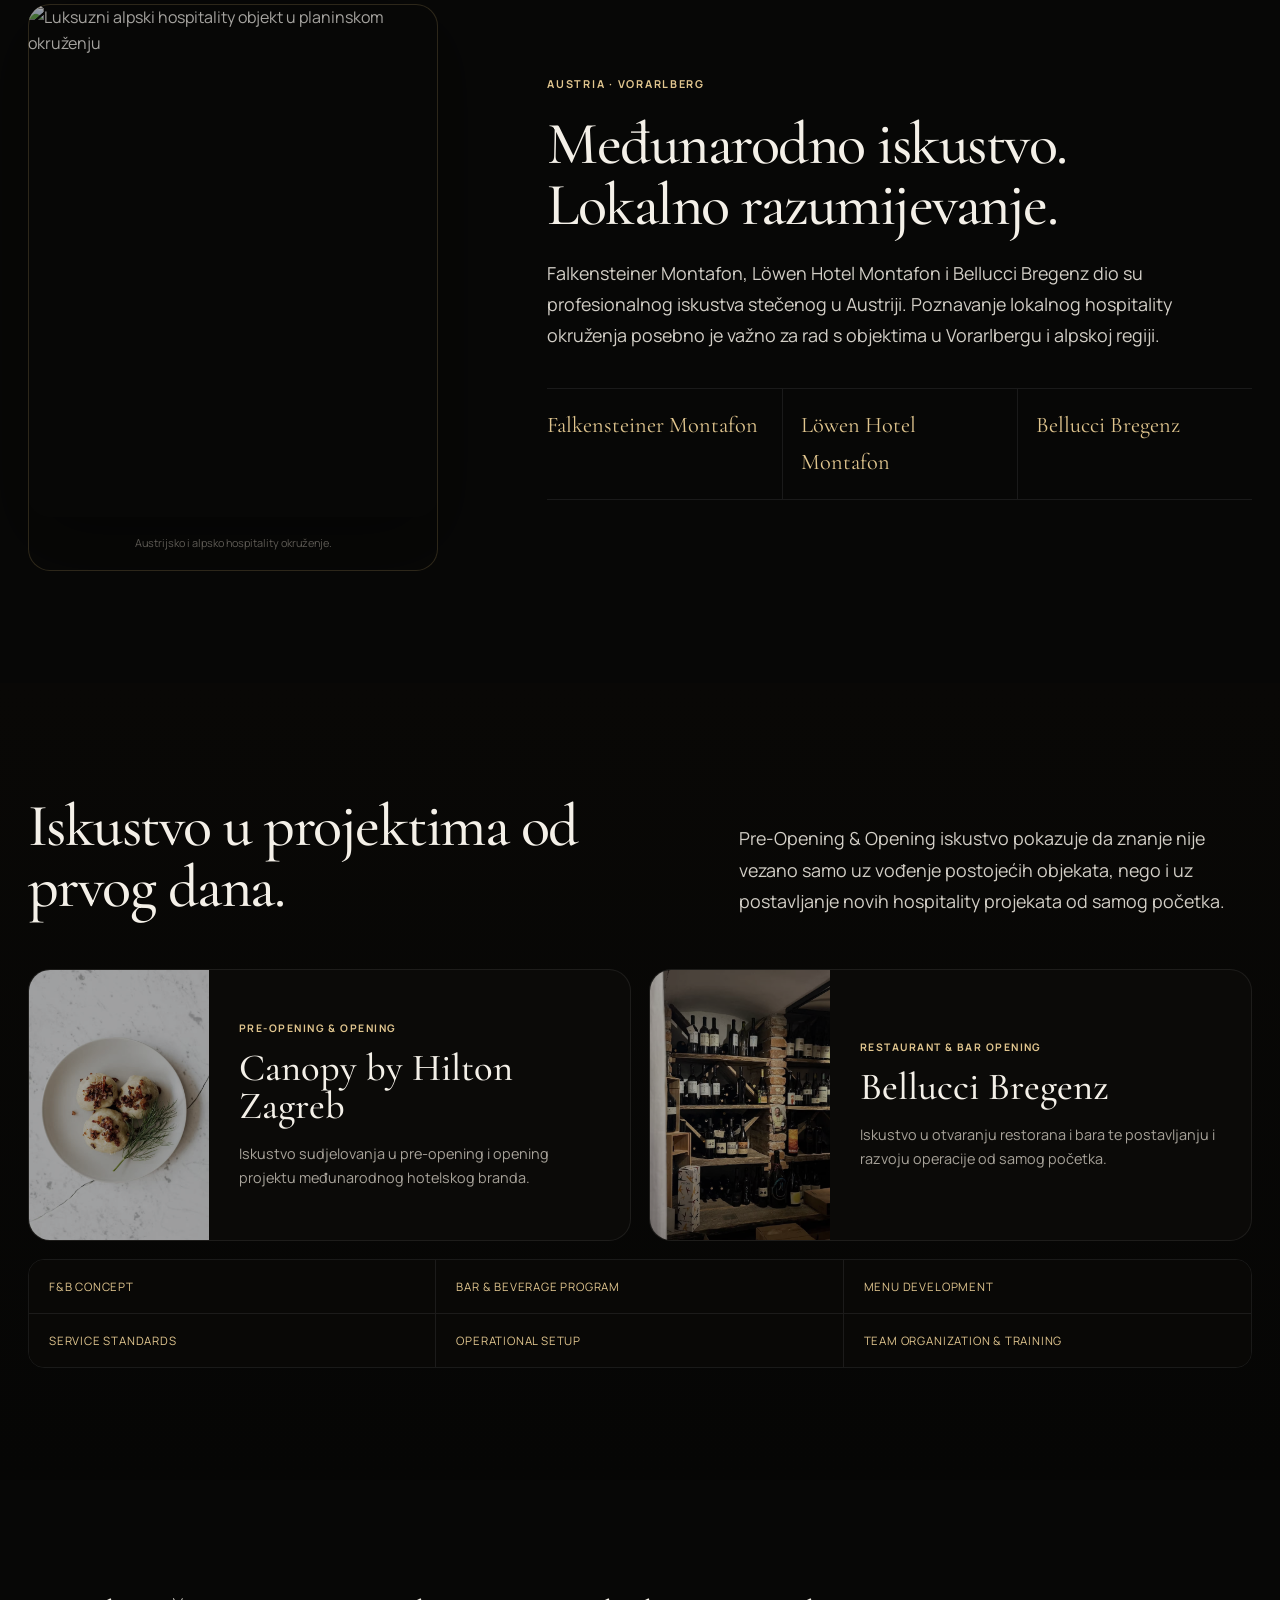
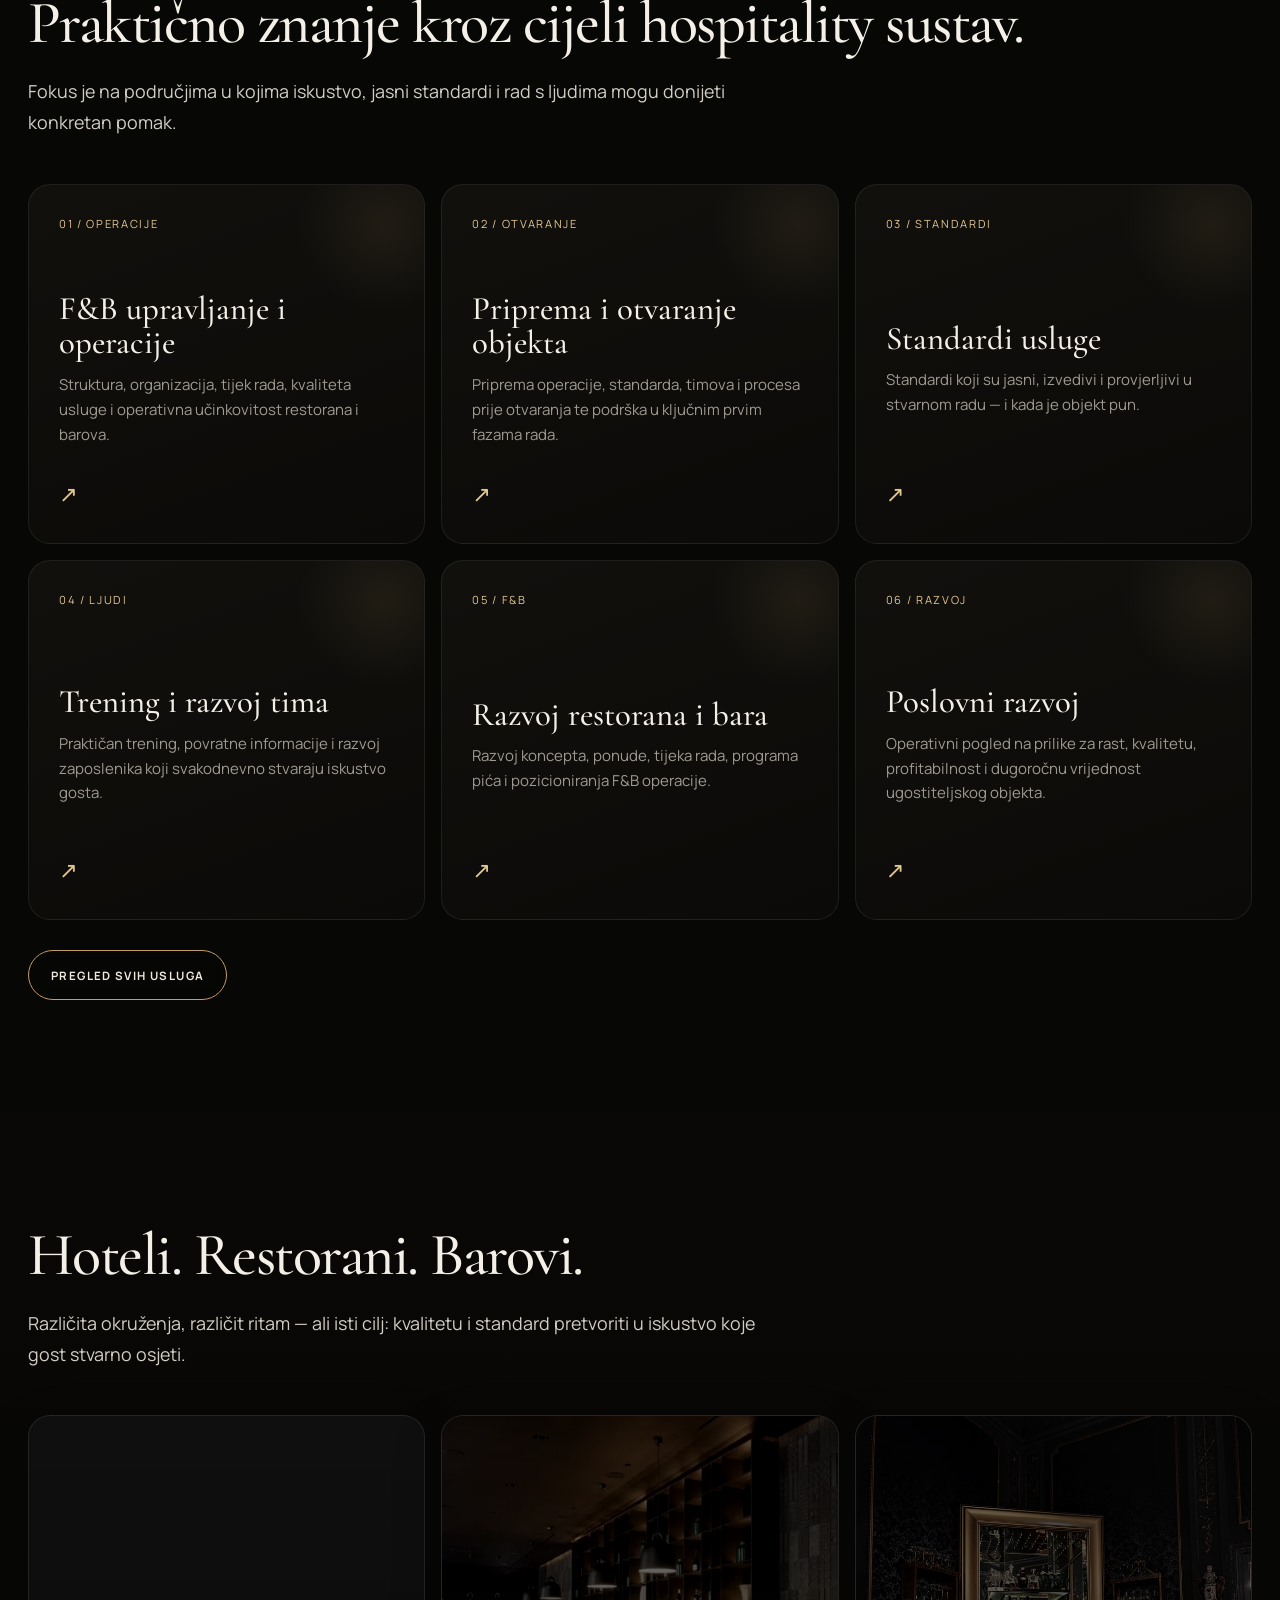
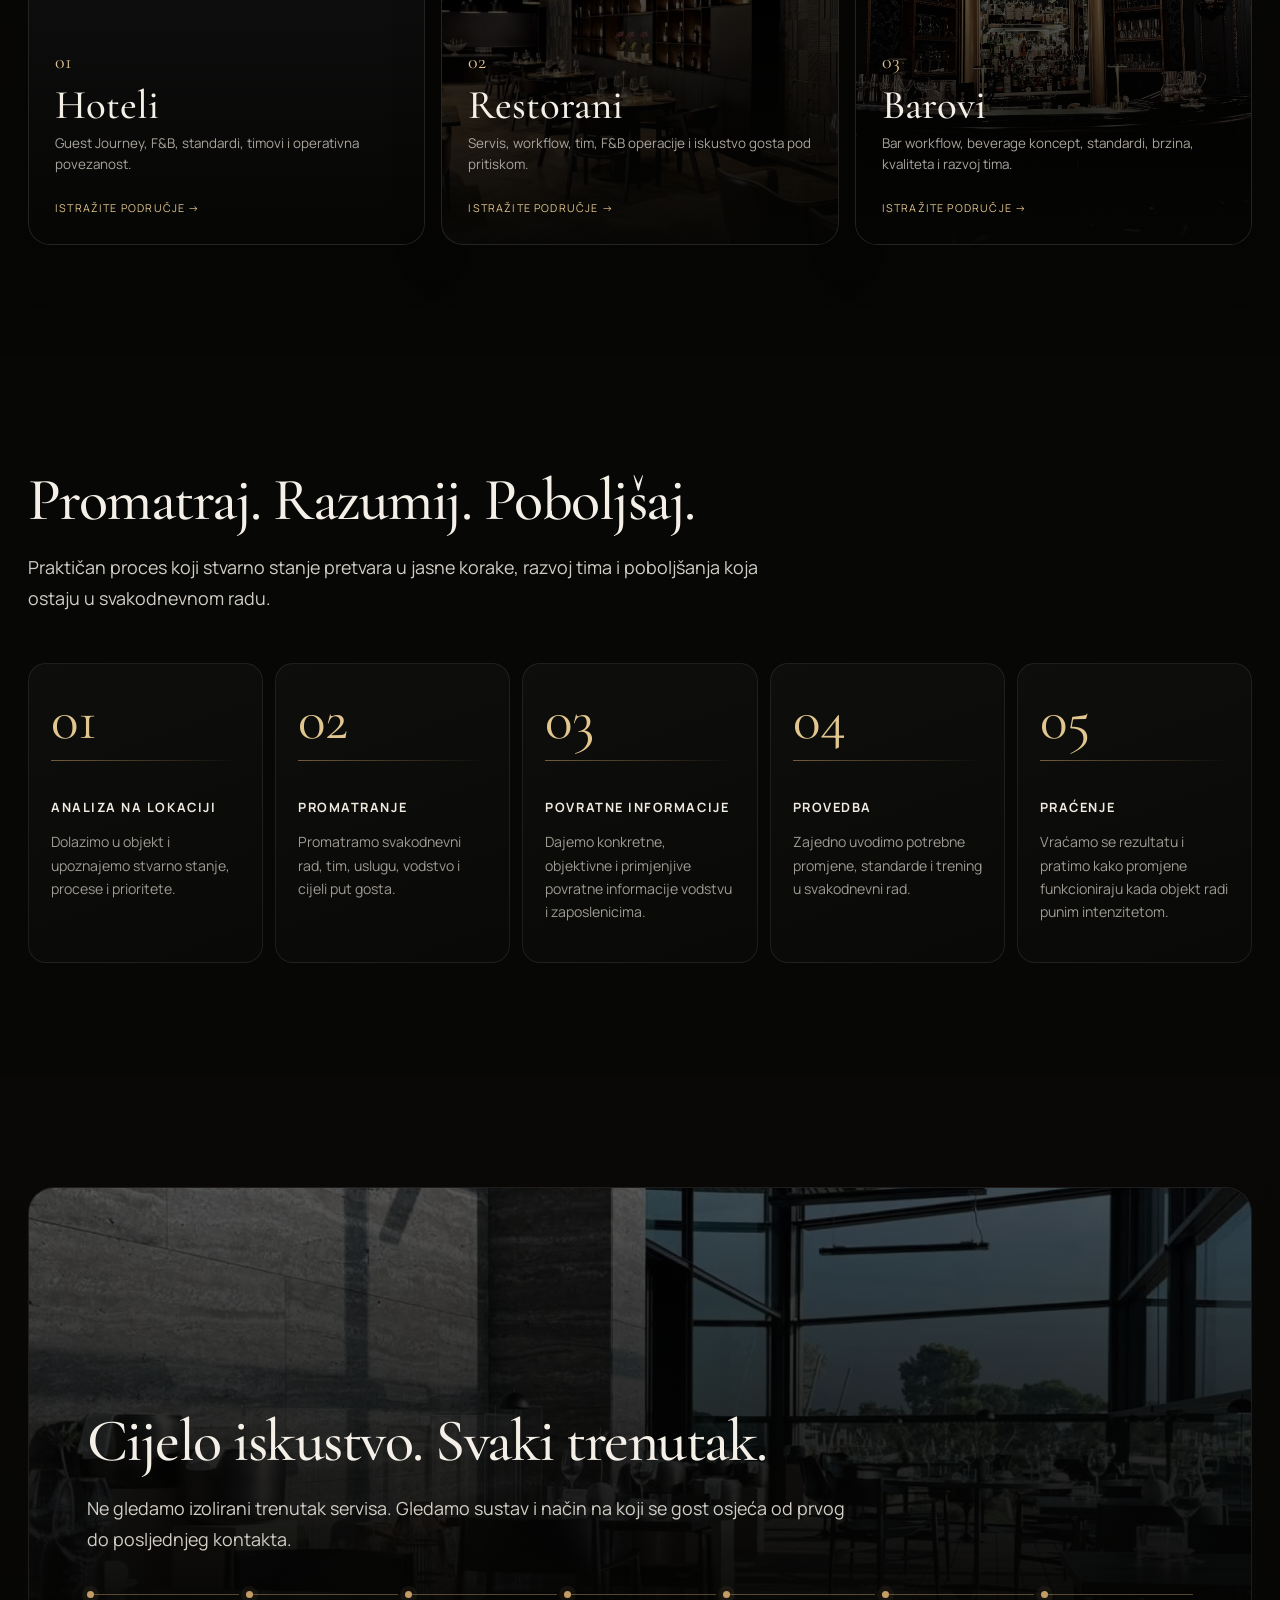
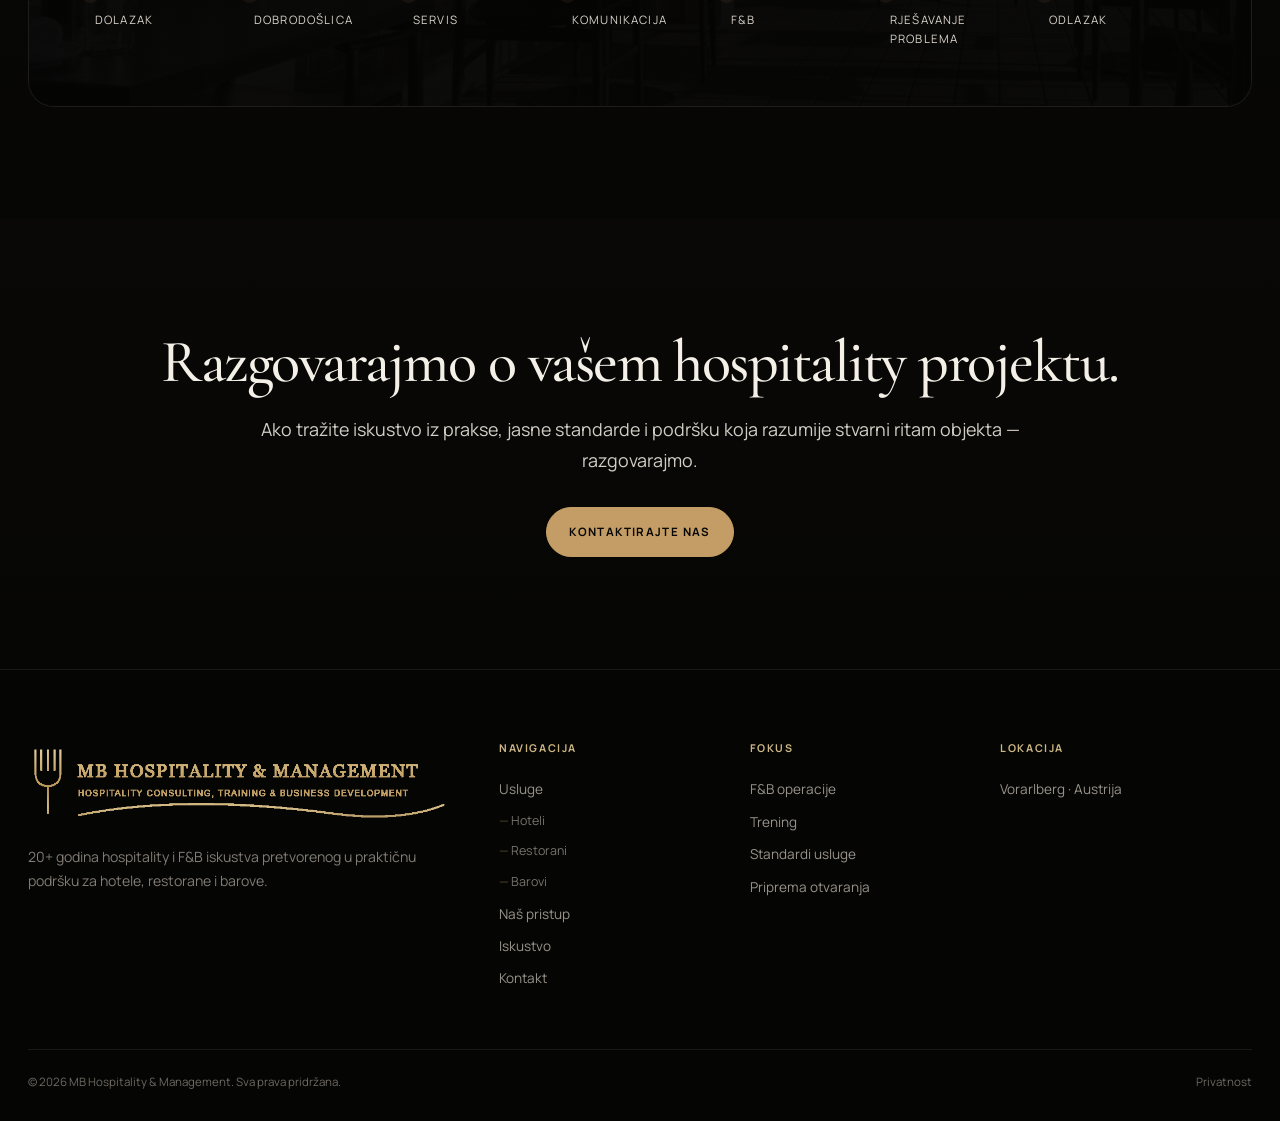
==== commit 6290d57f: "1" ====
--- a/index.html
+++ b/index.html
@@ -7,11 +7,11 @@
 <meta content="#070706" name="theme-color"/>
 <meta content="Premium hospitality consulting i management u Vorarlbergu, temeljen na 20+ godina iskustva u hotelijerstvu, gastronomiji, F&amp;B managementu, pre-openingu, treningu i razvoju timova." name="description"/>
 <title>MB Hospitality &amp; Management | Vorarlberg</title>
-<link href="assets/img/mark.png" rel="icon" type="image/png"/>
+<link href="assets/img/mark-gold.png" rel="icon" type="image/png"/>
 <link href="https://fonts.googleapis.com" rel="preconnect"/>
 <link crossorigin="" href="https://fonts.gstatic.com" rel="preconnect"/>
 <link href="https://fonts.googleapis.com/css2?family=Cormorant+Garamond:wght@400;500;600&amp;family=Manrope:wght@400;500;600;700&amp;display=swap" rel="stylesheet"/>
-<link href="assets/css/styles.css?v=20260820-champagne-final" rel="stylesheet"/>
+<link href="assets/css/styles.css?v=20260821-brand-gold" rel="stylesheet"/>
 <script defer="" src="assets/js/config.js"></script>
 <script defer="" src="assets/js/app.js?v=20260820-final-polish"></script>
 </head>
@@ -21,13 +21,13 @@
 <div class="intro-frame" style="background-image:url('https://images.unsplash.com/photo-1781456651358-9b627372d6cf?fit=crop&amp;fm=webp&amp;q=78&amp;w=2200')"></div>
 <div class="intro-frame" style="background-image:url('https://images.unsplash.com/photo-1766832255363-c9f060ade8b0?fit=crop&amp;fm=webp&amp;q=78&amp;w=2200')"></div>
 <div class="intro-frame" style="background-image:url('https://images.unsplash.com/photo-1783496116776-2f286d05e7f2?fit=crop&amp;fm=webp&amp;q=78&amp;w=2200')"></div>
-<div class="intro-logo"><img alt="MB Hospitality &amp; Management" src="assets/img/logo.png"/></div>
+<div class="intro-logo"><img alt="MB Hospitality &amp; Management" src="assets/img/logo-gold.png"/></div>
 <button class="intro-skip" data-i18n="common.skip" type="button">Preskoči</button>
 <div class="intro-progress"></div>
 </div>
 <header class="site-header">
 <div class="nav-shell">
-<a aria-label="MB Hospitality &amp; Management" class="brand" href="index.html"><img alt="MB Hospitality &amp; Management" src="assets/img/logo.png"/></a>
+<a aria-label="MB Hospitality &amp; Management" class="brand" href="index.html"><img alt="MB Hospitality &amp; Management" src="assets/img/logo-gold.png"/></a>
 <nav aria-label="Glavna navigacija" class="desktop-nav" data-i18n-aria="aria.nav">
 <a data-i18n="nav.home" data-nav-page="index" href="index.html">Početna</a>
 <div class="nav-item nav-item--dropdown">
@@ -91,7 +91,7 @@
 <a class="text-link" href="iskustvo.html"><span data-i18n="founder.more">Pogledajte profesionalno iskustvo</span><b>↗</b></a>
 </div>
 <figure class="founder-photo reveal delay-1">
-<img alt="Zoran Kušljić" data-i18n-alt="alt.zoranPortrait" loading="lazy" src="assets/img/editorial/zoran-kusljic-founder.avif"/>
+<img alt="Zoran Kušljić" data-i18n-alt="alt.zoranPortrait" loading="lazy" src="assets/img/editorial/zoran-kusljic-founder-pro.avif"/>
 <figcaption><strong>Zoran Kušljić</strong><span>Founder &amp; Hospitality Consultant</span></figcaption>
 </figure>
 </div>
@@ -206,7 +206,7 @@
 </section>
 <section class="section section--dark"><div class="container reveal" style="max-width:960px;text-align:center"><h2 class="h2" data-i18n="cta.title">Razgovarajmo o vašem hospitality projektu.</h2><p class="lead" data-i18n="cta.text" style="margin-inline:auto">Ako tražite iskustvo iz prakse, jasne standarde i podršku koja razumije stvarni ritam objekta — razgovarajmo.</p><a class="btn btn--gold" data-i18n="cta.button" href="kontakt.html" style="margin-top:30px">Kontaktirajte nas</a></div></section>
 </main>
-<footer class="site-footer"><div class="container"><div class="footer-grid"><div class="footer-brand"><img alt="MB Hospitality &amp; Management" src="assets/img/logo.png"/><p data-i18n="footer.copy">Operativni hospitality consulting, trening i business development izravno u vašem objektu.</p></div><div class="footer-col"><h4 data-i18n="footer.nav">Navigacija</h4><a data-i18n="nav.services" href="usluge.html">Usluge</a><a class="footer-sub" data-i18n="nav.hotels" href="hoteli.html">Hoteli</a><a class="footer-sub" data-i18n="nav.restaurants" href="restorani.html">Restorani</a><a class="footer-sub" data-i18n="nav.bars" href="barovi.html">Barovi</a><a data-i18n="nav.approach" href="pristup.html">Naš pristup</a><a data-i18n="nav.experience" href="iskustvo.html">Iskustvo</a><a data-i18n="nav.contact" href="kontakt.html">Kontakt</a></div><div class="footer-col"><h4 data-i18n="footer.focus">Fokus</h4><span data-i18n="footer.f1">F&amp;B operacije</span><span data-i18n="footer.f2">Trening</span><span data-i18n="footer.f3">Standardi usluge</span><span data-i18n="footer.f4">Priprema otvaranja</span></div><div class="footer-col"><h4 data-i18n="footer.location">Lokacija</h4><span data-i18n="common.location">Vorarlberg · Austrija</span></div></div><div class="footer-bottom"><span>© 2026 MB Hospitality &amp; Management. <span data-i18n="footer.rights">Sva prava pridržana.</span></span><a data-i18n="footer.privacy" href="privatnost.html">Privatnost</a></div></div></footer>
+<footer class="site-footer"><div class="container"><div class="footer-grid"><div class="footer-brand"><img alt="MB Hospitality &amp; Management" src="assets/img/logo-gold.png"/><p data-i18n="footer.copy">Operativni hospitality consulting, trening i business development izravno u vašem objektu.</p></div><div class="footer-col"><h4 data-i18n="footer.nav">Navigacija</h4><a data-i18n="nav.services" href="usluge.html">Usluge</a><a class="footer-sub" data-i18n="nav.hotels" href="hoteli.html">Hoteli</a><a class="footer-sub" data-i18n="nav.restaurants" href="restorani.html">Restorani</a><a class="footer-sub" data-i18n="nav.bars" href="barovi.html">Barovi</a><a data-i18n="nav.approach" href="pristup.html">Naš pristup</a><a data-i18n="nav.experience" href="iskustvo.html">Iskustvo</a><a data-i18n="nav.contact" href="kontakt.html">Kontakt</a></div><div class="footer-col"><h4 data-i18n="footer.focus">Fokus</h4><span data-i18n="footer.f1">F&amp;B operacije</span><span data-i18n="footer.f2">Trening</span><span data-i18n="footer.f3">Standardi usluge</span><span data-i18n="footer.f4">Priprema otvaranja</span></div><div class="footer-col"><h4 data-i18n="footer.location">Lokacija</h4><span data-i18n="common.location">Vorarlberg · Austrija</span></div></div><div class="footer-bottom"><span>© 2026 MB Hospitality &amp; Management. <span data-i18n="footer.rights">Sva prava pridržana.</span></span><a data-i18n="footer.privacy" href="privatnost.html">Privatnost</a></div></div></footer>
 <div class="cookie-bar"><p data-i18n="cookie.text">Koristimo samo osnovne lokalne postavke potrebne za jezik i iskustvo stranice. Nema marketinških kolačića u ovoj verziji.</p><div class="cookie-actions"><button data-cookie-ok="" data-i18n="cookie.ok" type="button">U redu</button><a class="btn btn--ghost" data-i18n="cookie.more" href="privatnost.html">Privatnost</a></div></div>
 </body>
 </html>
--- a/assets/css/styles.css
+++ b/assets/css/styles.css
@@ -3,13 +3,13 @@
   --bg-soft:#0c0b09;
   --panel:#11100d;
   --panel-2:#15130f;
-  --gold:#b89a62;
-  --gold-2:#d8c08b;
-  --gold-soft:rgba(184,154,98,.15);
+  --gold:#c39d65;
+  --gold-2:#e1c68f;
+  --gold-soft:rgba(195,157,101,.17);
   --text:#f4f0e8;
   --muted:#aaa69e;
   --muted-2:#77736c;
-  --line:rgba(184,154,98,.24);
+  --line:rgba(195,157,101,.28);
   --line-soft:rgba(255,255,255,.08);
   --serif:"Cormorant Garamond", Georgia, serif;
   --sans:"Manrope", Inter, ui-sans-serif, system-ui, -apple-system, BlinkMacSystemFont, "Segoe UI", sans-serif;
@@ -36,7 +36,7 @@
 .h3{font-family:var(--serif);font-weight:500;line-height:1.08;margin:0;font-size:clamp(1.8rem,2.6vw,3rem)}
 .lead{font-size:clamp(1.02rem,1.4vw,1.24rem);color:#d2cec6;max-width:760px;margin:22px 0 0;line-height:1.75}
 .muted{color:var(--muted)}
-.gold{color:var(--gold-2);background:linear-gradient(110deg,#a98750 0%,#d8c08b 42%,#f0ddb0 58%,#b18e55 100%);-webkit-background-clip:text;background-clip:text;-webkit-text-fill-color:transparent}
+.gold{color:var(--gold-2);background:linear-gradient(110deg,#b18449 0%,#e0c58d 40%,#f1e0b7 56%,#a8743e 100%);-webkit-background-clip:text;background-clip:text;-webkit-text-fill-color:transparent}
 .rule{height:1px;background:linear-gradient(90deg,transparent,var(--line),transparent);border:0;margin:0}
 
 /* header */
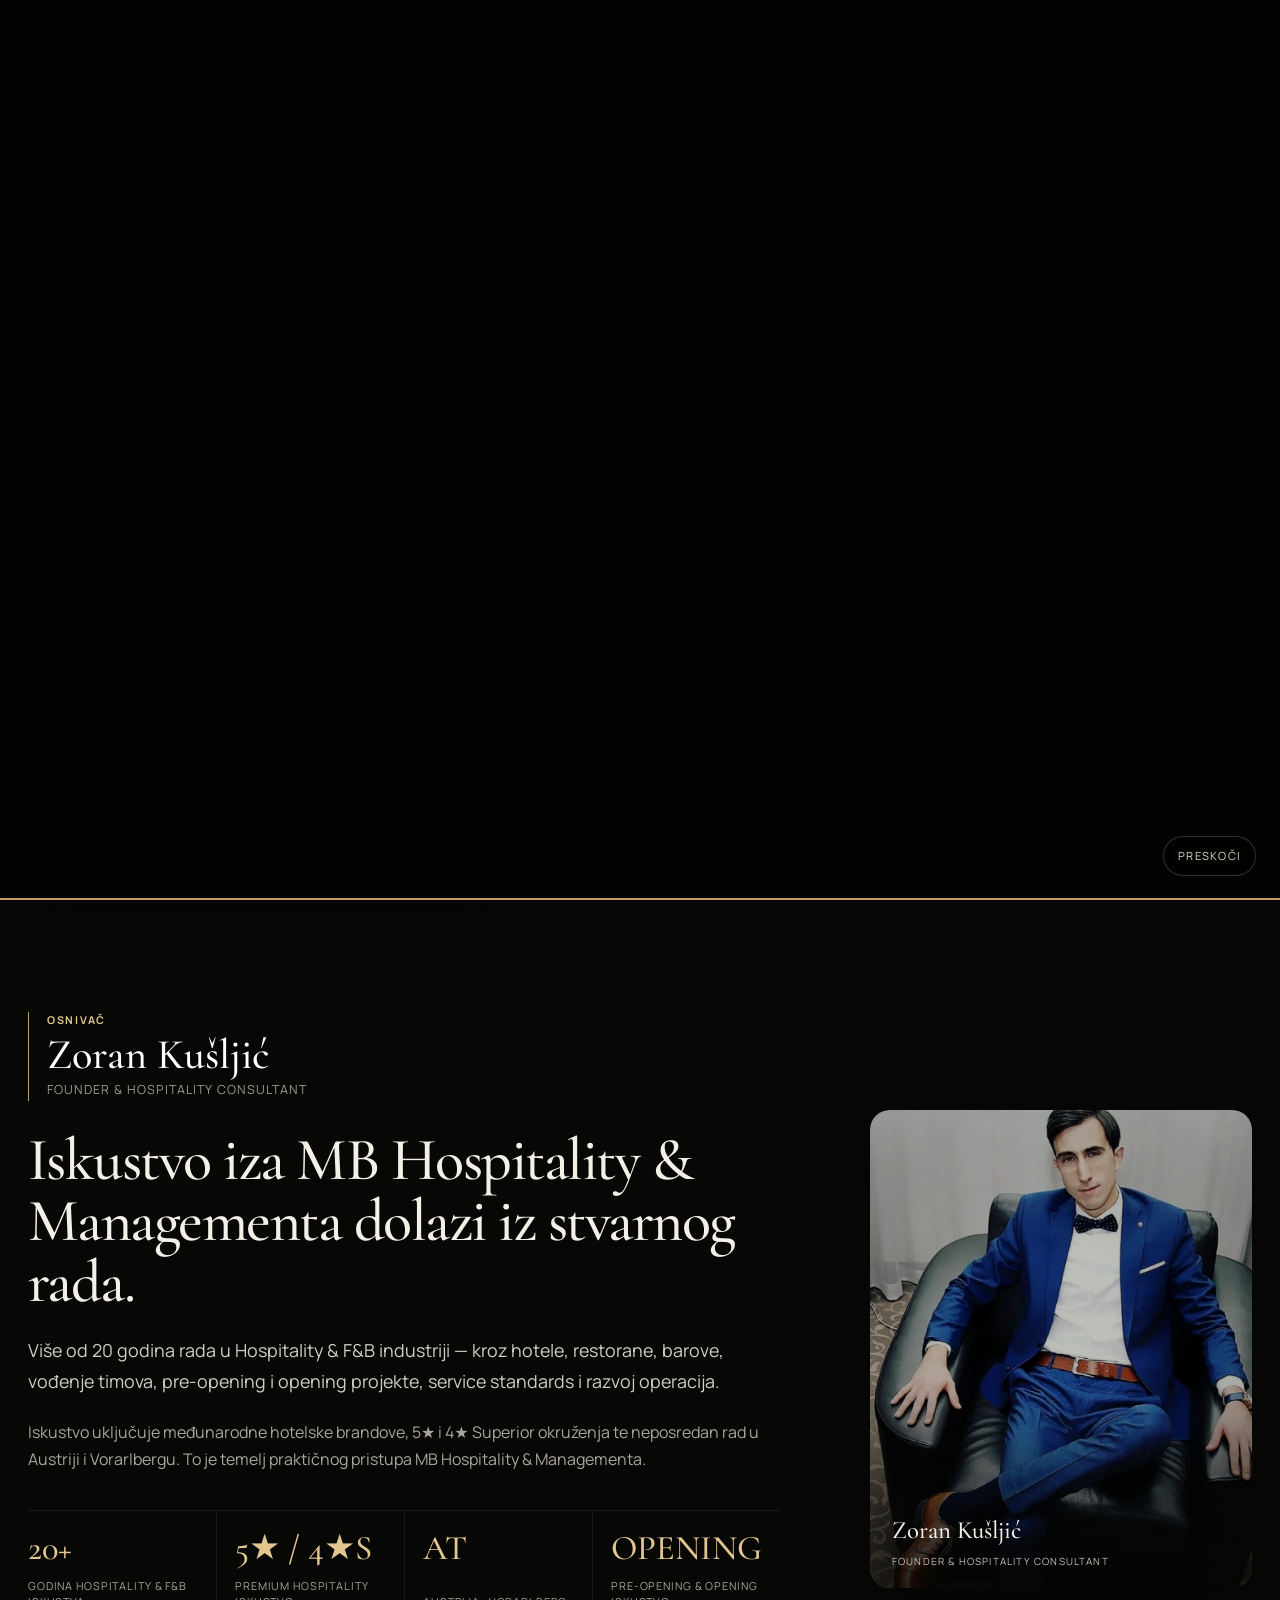
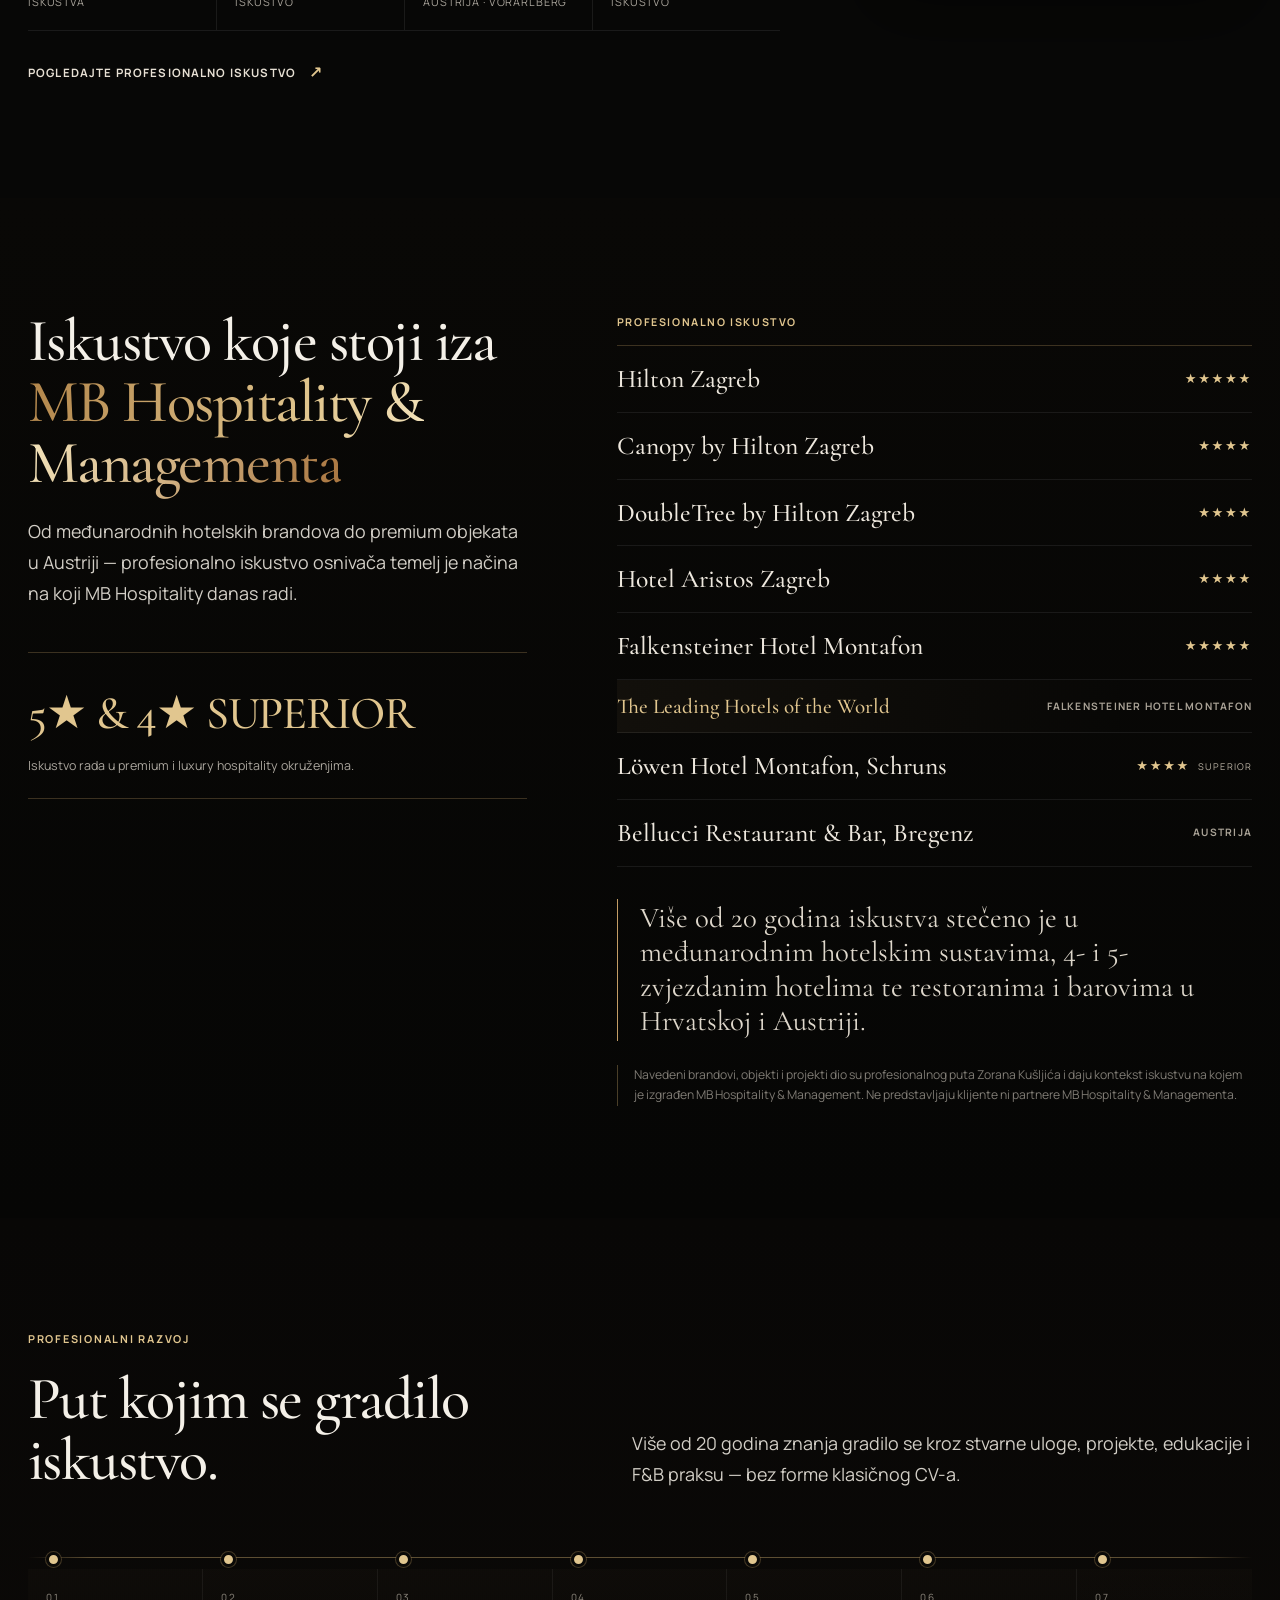
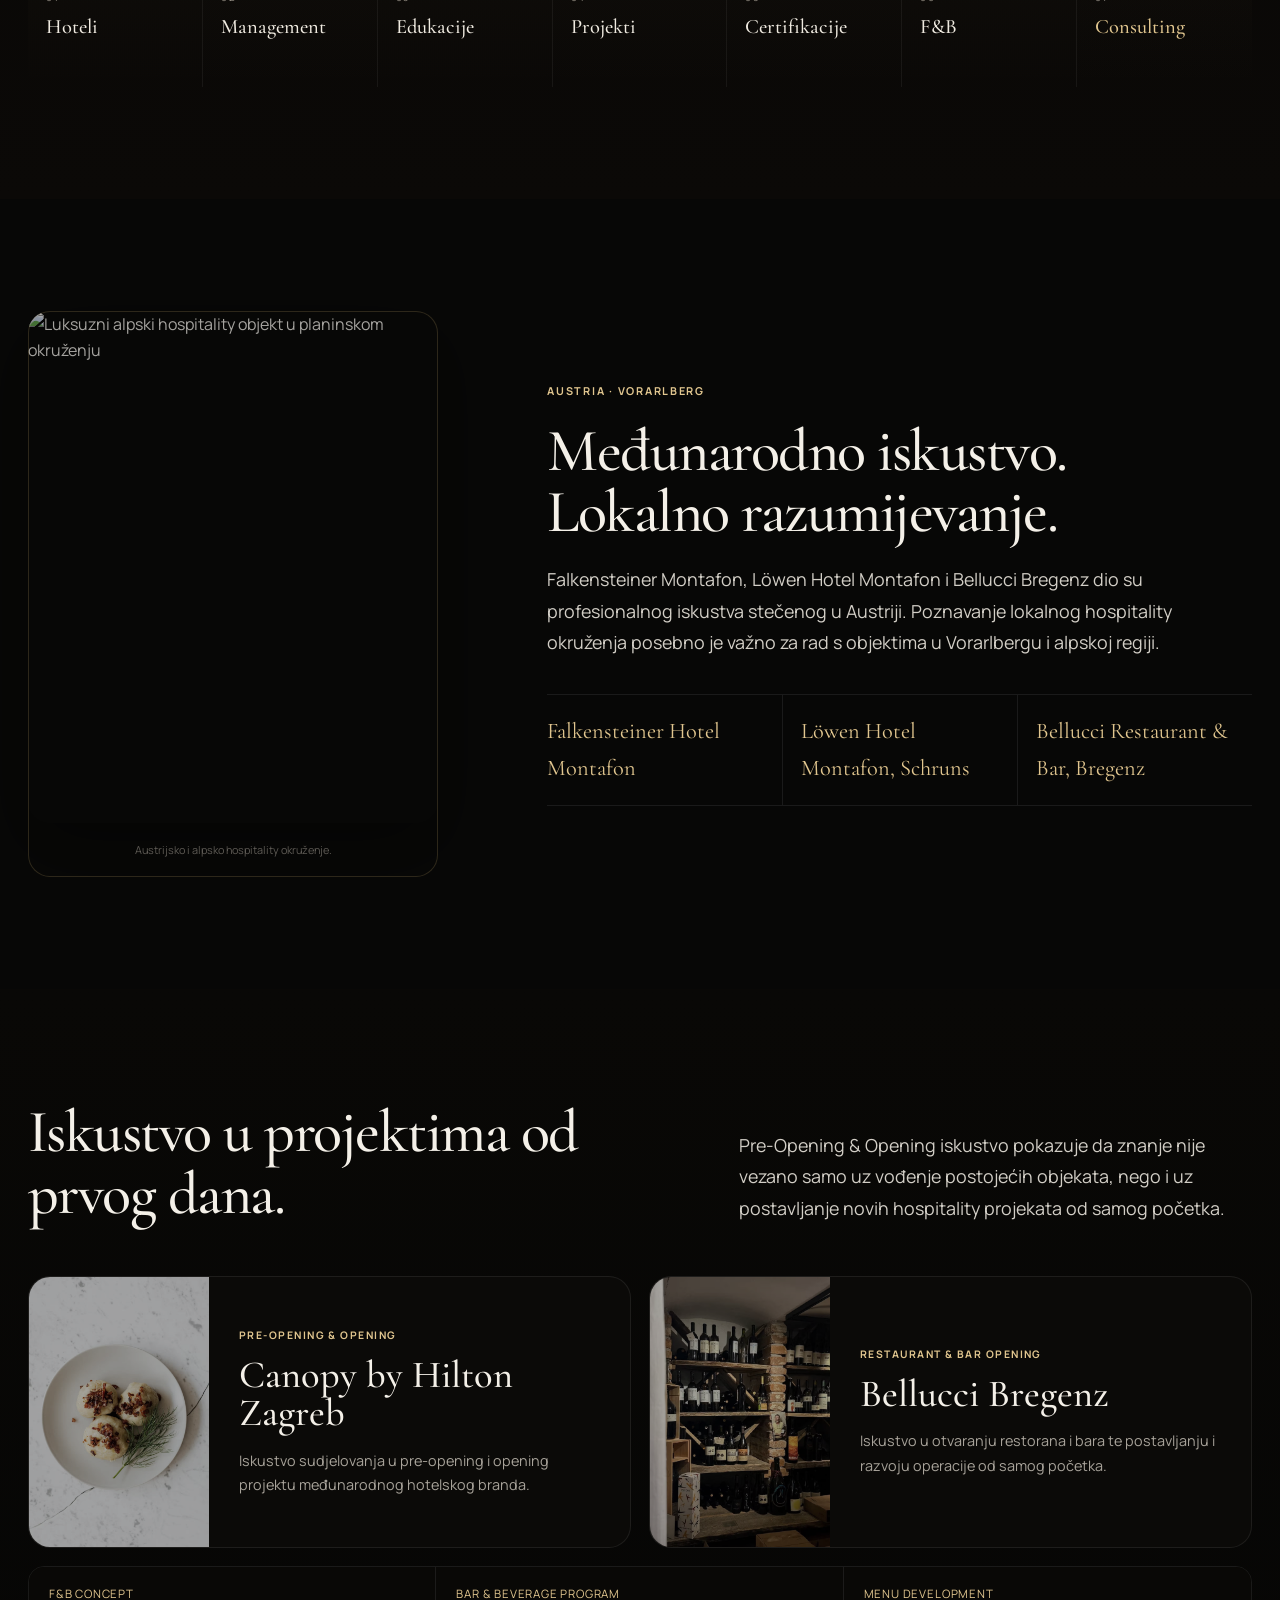
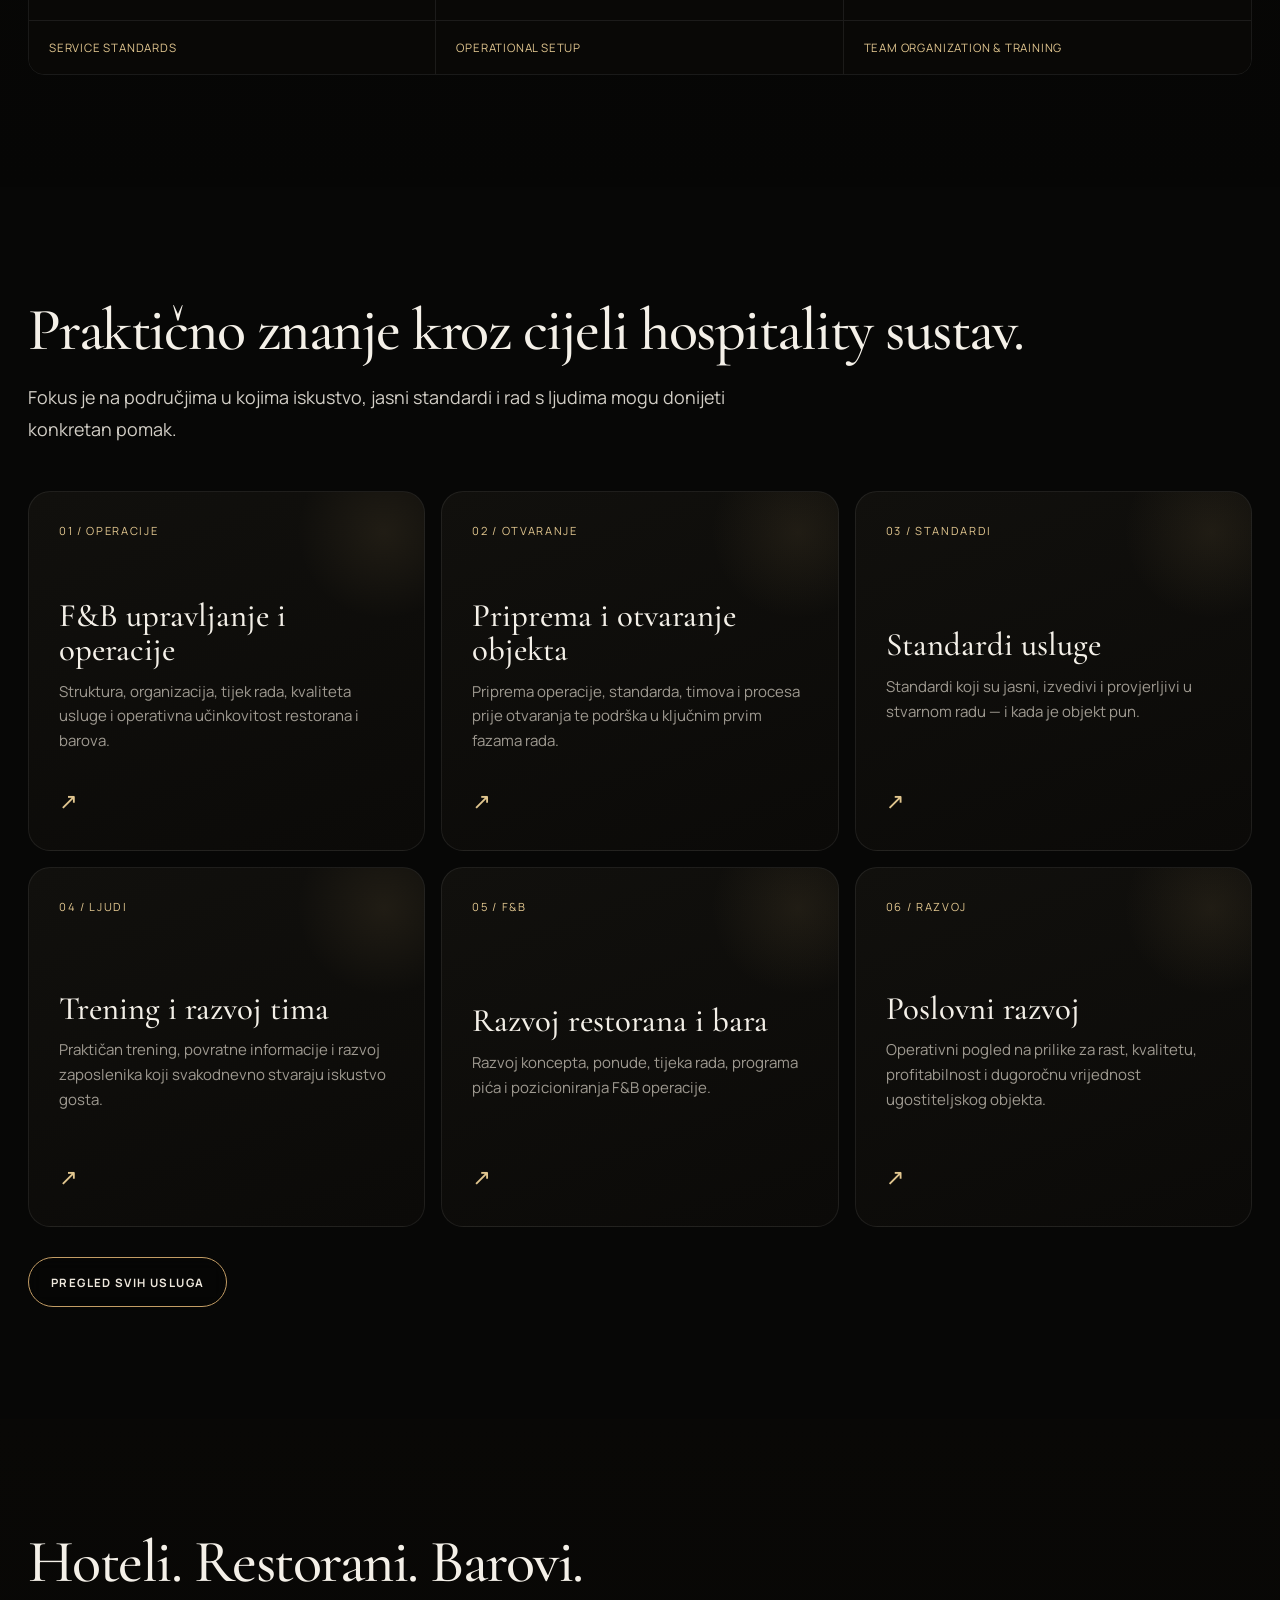
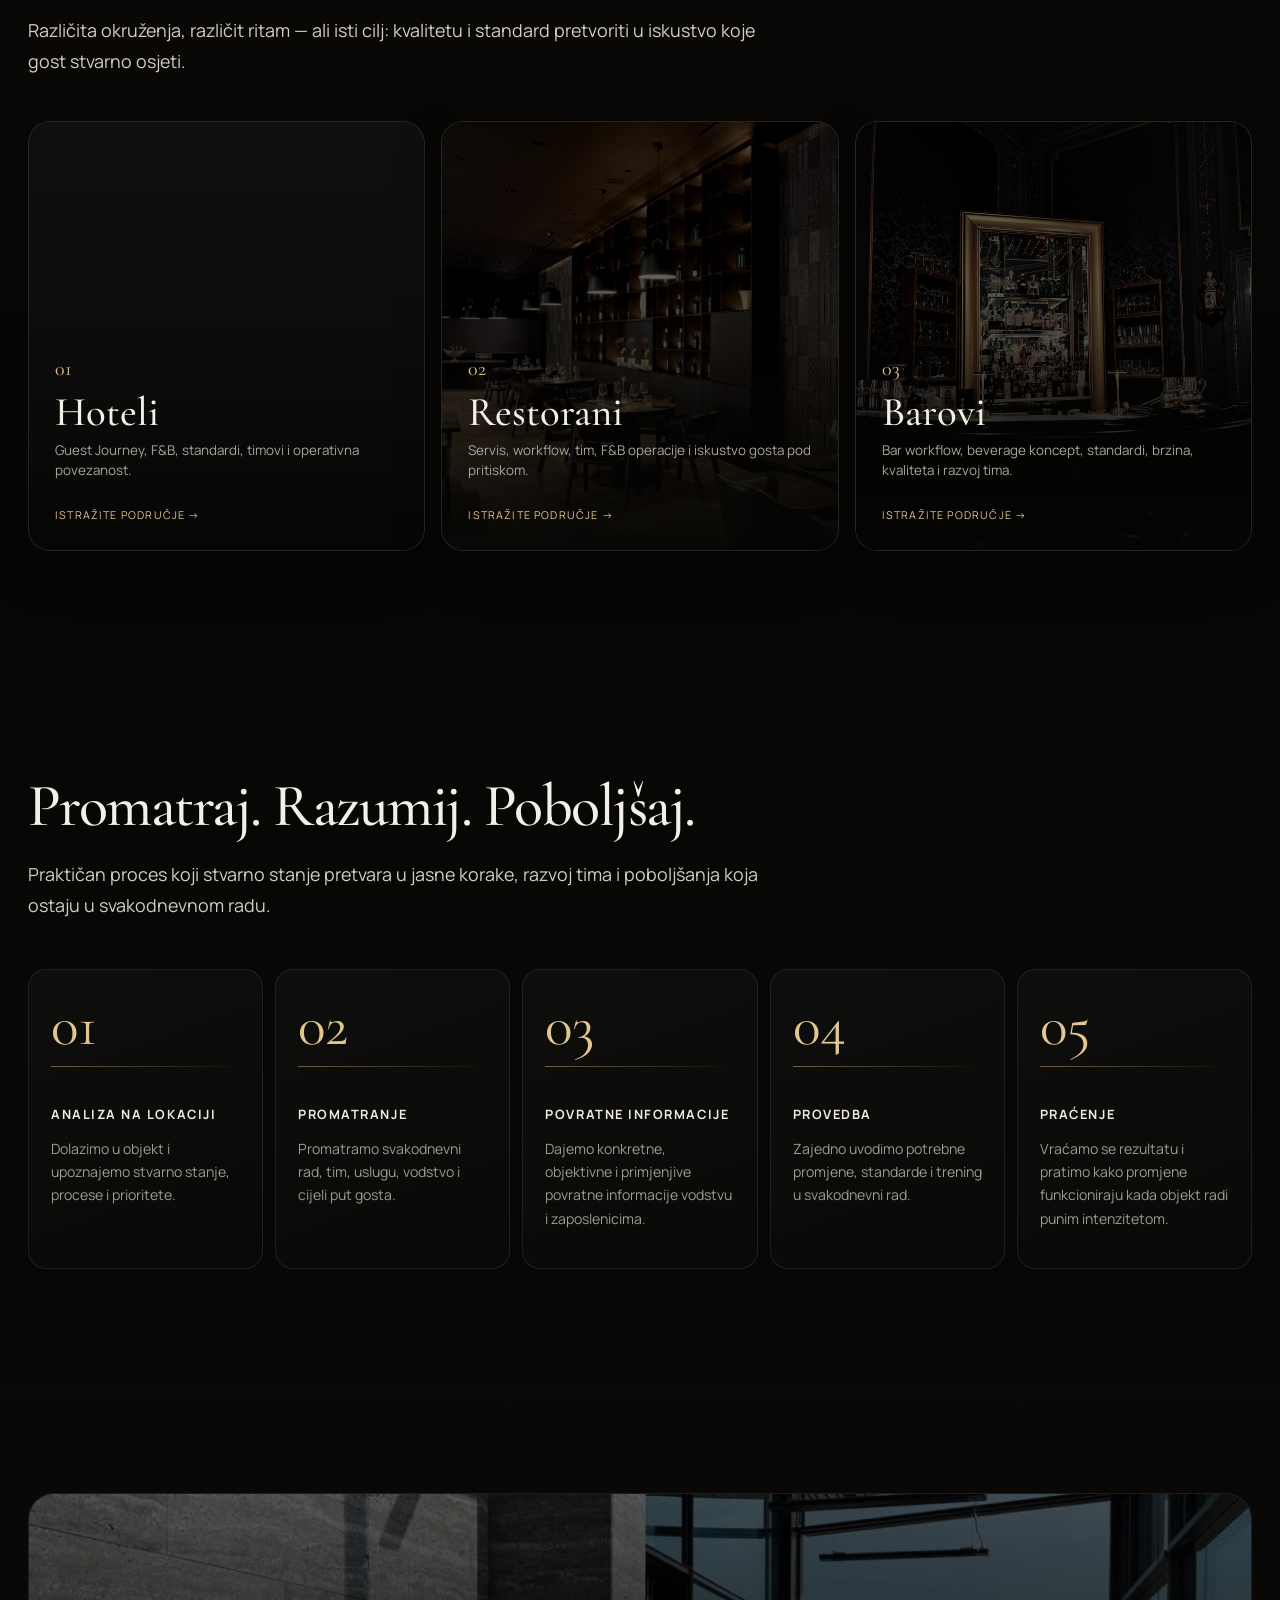
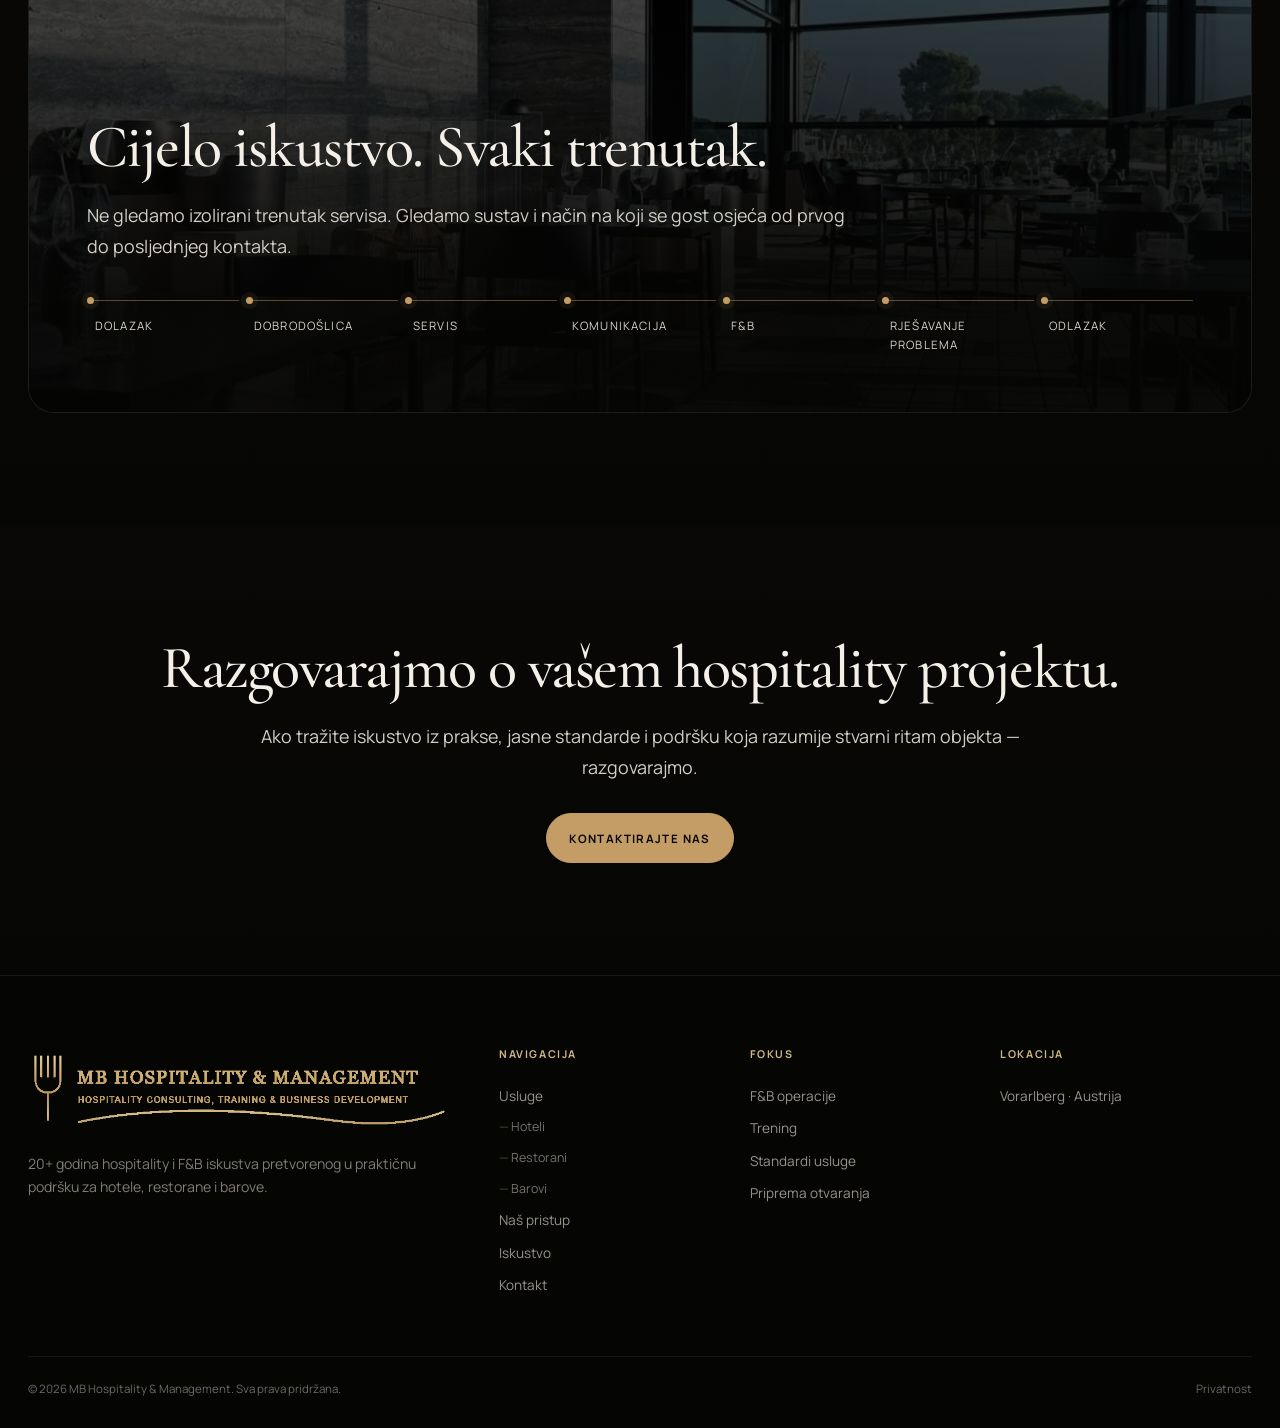
==== commit 769ac92b: "2" ====
--- a/index.html
+++ b/index.html
@@ -11,9 +11,9 @@
 <link href="https://fonts.googleapis.com" rel="preconnect"/>
 <link crossorigin="" href="https://fonts.gstatic.com" rel="preconnect"/>
 <link href="https://fonts.googleapis.com/css2?family=Cormorant+Garamond:wght@400;500;600&amp;family=Manrope:wght@400;500;600;700&amp;display=swap" rel="stylesheet"/>
-<link href="assets/css/styles.css?v=20260821-brand-gold" rel="stylesheet"/>
+<link href="assets/css/styles.css?v=20260821-profexp-final" rel="stylesheet"/>
 <script defer="" src="assets/js/config.js"></script>
-<script defer="" src="assets/js/app.js?v=20260820-final-polish"></script>
+<script defer="" src="assets/js/app.js?v=20260821-profexp-final"></script>
 </head>
 <body data-meta-key="home.meta" data-title-key="home.title">
 <div aria-hidden="true" class="cinematic-intro">
@@ -104,15 +104,19 @@
 <div class="premium-proof"><strong>5★ &amp; 4★ SUPERIOR</strong><span data-i18n="experienceBehind.premiumText">Iskustvo rada u premium i luxury hospitality okruženjima.</span></div>
 </div>
 <div class="brand-panel__content reveal delay-1">
-<p class="brand-group-label" data-i18n="experienceBehind.international">Međunarodni hotelski brandovi</p>
-<div class="brand-name-grid brand-name-grid--international">
-<div>Hilton</div><div>Canopy by Hilton</div><div>DoubleTree by Hilton</div><div>Hilton Garden Inn</div>
-</div>
-<p class="brand-group-label brand-group-label--second" data-i18n="experienceBehind.austria">Austrijsko hospitality iskustvo</p>
-<div class="brand-name-grid">
-<div>Falkensteiner Montafon</div><div>Löwen Hotel Montafon</div><div>Bellucci Bregenz</div>
-</div>
-<p class="experience-disclaimer" data-i18n="experienceBehind.note">Navedeni brandovi i objekti predstavljaju profesionalno iskustvo Zorana Kušljića. Ne predstavljaju klijente ni partnere MB Hospitality &amp; Managementa.</p>
+<p class="brand-group-label professional-experience-label" data-i18n="professionalExperience.title">Profesionalno iskustvo</p>
+<div class="professional-experience-list">
+<div class="professional-experience-row"><span class="professional-experience-name">Hilton Zagreb</span><span class="professional-experience-rating" aria-label="5 star"><span aria-hidden="true">★★★★★</span></span></div>
+<div class="professional-experience-row"><span class="professional-experience-name">Canopy by Hilton Zagreb</span><span class="professional-experience-rating" aria-label="4 star"><span aria-hidden="true">★★★★</span></span></div>
+<div class="professional-experience-row"><span class="professional-experience-name">DoubleTree by Hilton Zagreb</span><span class="professional-experience-rating" aria-label="4 star"><span aria-hidden="true">★★★★</span></span></div>
+<div class="professional-experience-row"><span class="professional-experience-name">Hotel Aristos Zagreb</span><span class="professional-experience-rating" aria-label="4 star"><span aria-hidden="true">★★★★</span></span></div>
+<div class="professional-experience-row"><span class="professional-experience-name">Falkensteiner Hotel Montafon</span><span class="professional-experience-rating" aria-label="5 star"><span aria-hidden="true">★★★★★</span></span></div>
+<div class="professional-experience-row professional-experience-row--designation"><span class="professional-experience-name">The Leading Hotels of the World</span><span class="professional-experience-context">Falkensteiner Hotel Montafon</span></div>
+<div class="professional-experience-row"><span class="professional-experience-name">Löwen Hotel Montafon, Schruns</span><span class="professional-experience-rating professional-experience-rating--superior"><span aria-hidden="true">★★★★</span><small>Superior</small></span></div>
+<div class="professional-experience-row"><span class="professional-experience-name">Bellucci Restaurant &amp; Bar, Bregenz</span><span class="professional-experience-context" data-i18n="professionalExperience.austria">Austrija</span></div>
+</div>
+<p class="professional-experience-summary" data-i18n="professionalExperience.summary">Više od 20 godina iskustva stečeno je u međunarodnim hotelskim sustavima, 4- i 5-zvjezdanim hotelima te restoranima i barovima u Hrvatskoj i Austriji.</p>
+<p class="experience-disclaimer" data-i18n="experienceBehind.note">Navedeni brandovi, objekti i projekti dio su profesionalnog puta Zorana Kušljića i daju kontekst iskustvu na kojem je izgrađen MB Hospitality &amp; Management. Ne predstavljaju klijente ni partnere MB Hospitality &amp; Managementa.</p>
 </div>
 </div>
 </section>
@@ -140,7 +144,7 @@
 <span class="editorial-kicker">Austria · Vorarlberg</span>
 <h2 class="h2" data-i18n="austria.title">Međunarodno iskustvo. Lokalno razumijevanje.</h2>
 <p class="lead" data-i18n="austria.text">Falkensteiner Montafon, Löwen Hotel Montafon i Bellucci Bregenz dio su profesionalnog iskustva stečenog u Austriji. Poznavanje lokalnog hospitality okruženja posebno je važno za rad s objektima u Vorarlbergu i alpskoj regiji.</p>
-<div class="property-list"><span>Falkensteiner Montafon</span><span>Löwen Hotel Montafon</span><span>Bellucci Bregenz</span></div>
+<div class="property-list"><span>Falkensteiner Hotel Montafon</span><span>Löwen Hotel Montafon, Schruns</span><span>Bellucci Restaurant &amp; Bar, Bregenz</span></div>
 </div>
 </div>
 </section>
--- a/assets/css/styles.css
+++ b/assets/css/styles.css
@@ -687,3 +687,24 @@
   .experience-path__item::before{top:22px;left:-21px;width:8px;height:8px}
   .experience-path__item small{font-size:.58rem}.experience-path__item strong{font-size:1.5rem}
 }
+
+
+/* 2026-08-21 — final professional experience hierarchy */
+.professional-experience-label{margin-bottom:14px}
+.professional-experience-list{border-top:1px solid rgba(195,157,101,.28);margin-top:4px}
+.professional-experience-row{display:grid;grid-template-columns:minmax(0,1fr) auto;gap:28px;align-items:center;padding:19px 0;border-bottom:1px solid rgba(255,255,255,.075);transition:border-color .25s ease,transform .25s ease}
+.professional-experience-row:hover{border-color:rgba(195,157,101,.42);transform:translateX(3px)}
+.professional-experience-name{font-family:var(--serif);font-size:clamp(1.35rem,2vw,1.95rem);line-height:1.08;color:#eee8de;font-weight:500}
+.professional-experience-rating{display:inline-flex;align-items:center;justify-content:flex-end;gap:8px;color:var(--gold-2);font-size:.82rem;letter-spacing:.13em;white-space:nowrap;text-shadow:none}
+.professional-experience-rating--superior small{font-family:var(--sans);font-size:.58rem;letter-spacing:.12em;text-transform:uppercase;color:#bcb4a6}
+.professional-experience-row--designation{padding-top:15px;padding-bottom:15px;background:linear-gradient(90deg,rgba(195,157,101,.055),transparent 82%)}
+.professional-experience-row--designation .professional-experience-name{font-size:clamp(1.12rem,1.65vw,1.55rem);color:var(--gold-2)}
+.professional-experience-context{font-size:.64rem;font-weight:700;letter-spacing:.12em;text-transform:uppercase;color:#a9a296;text-align:right;white-space:nowrap}
+.professional-experience-summary{font-family:var(--serif);font-size:clamp(1.45rem,2.25vw,2.1rem);line-height:1.2;color:#ded7cb;margin:32px 0 0;padding:2px 0 2px 22px;border-left:1px solid var(--gold);max-width:800px}
+.professional-experience-summary + .experience-disclaimer{margin-top:24px}
+@media (max-width:680px){
+  .professional-experience-row{grid-template-columns:1fr;gap:8px;padding:17px 0;align-items:start}
+  .professional-experience-rating{justify-content:flex-start;font-size:.78rem}
+  .professional-experience-context{text-align:left;white-space:normal}
+  .professional-experience-summary{font-size:1.42rem;padding-left:16px;margin-top:28px}
+}
